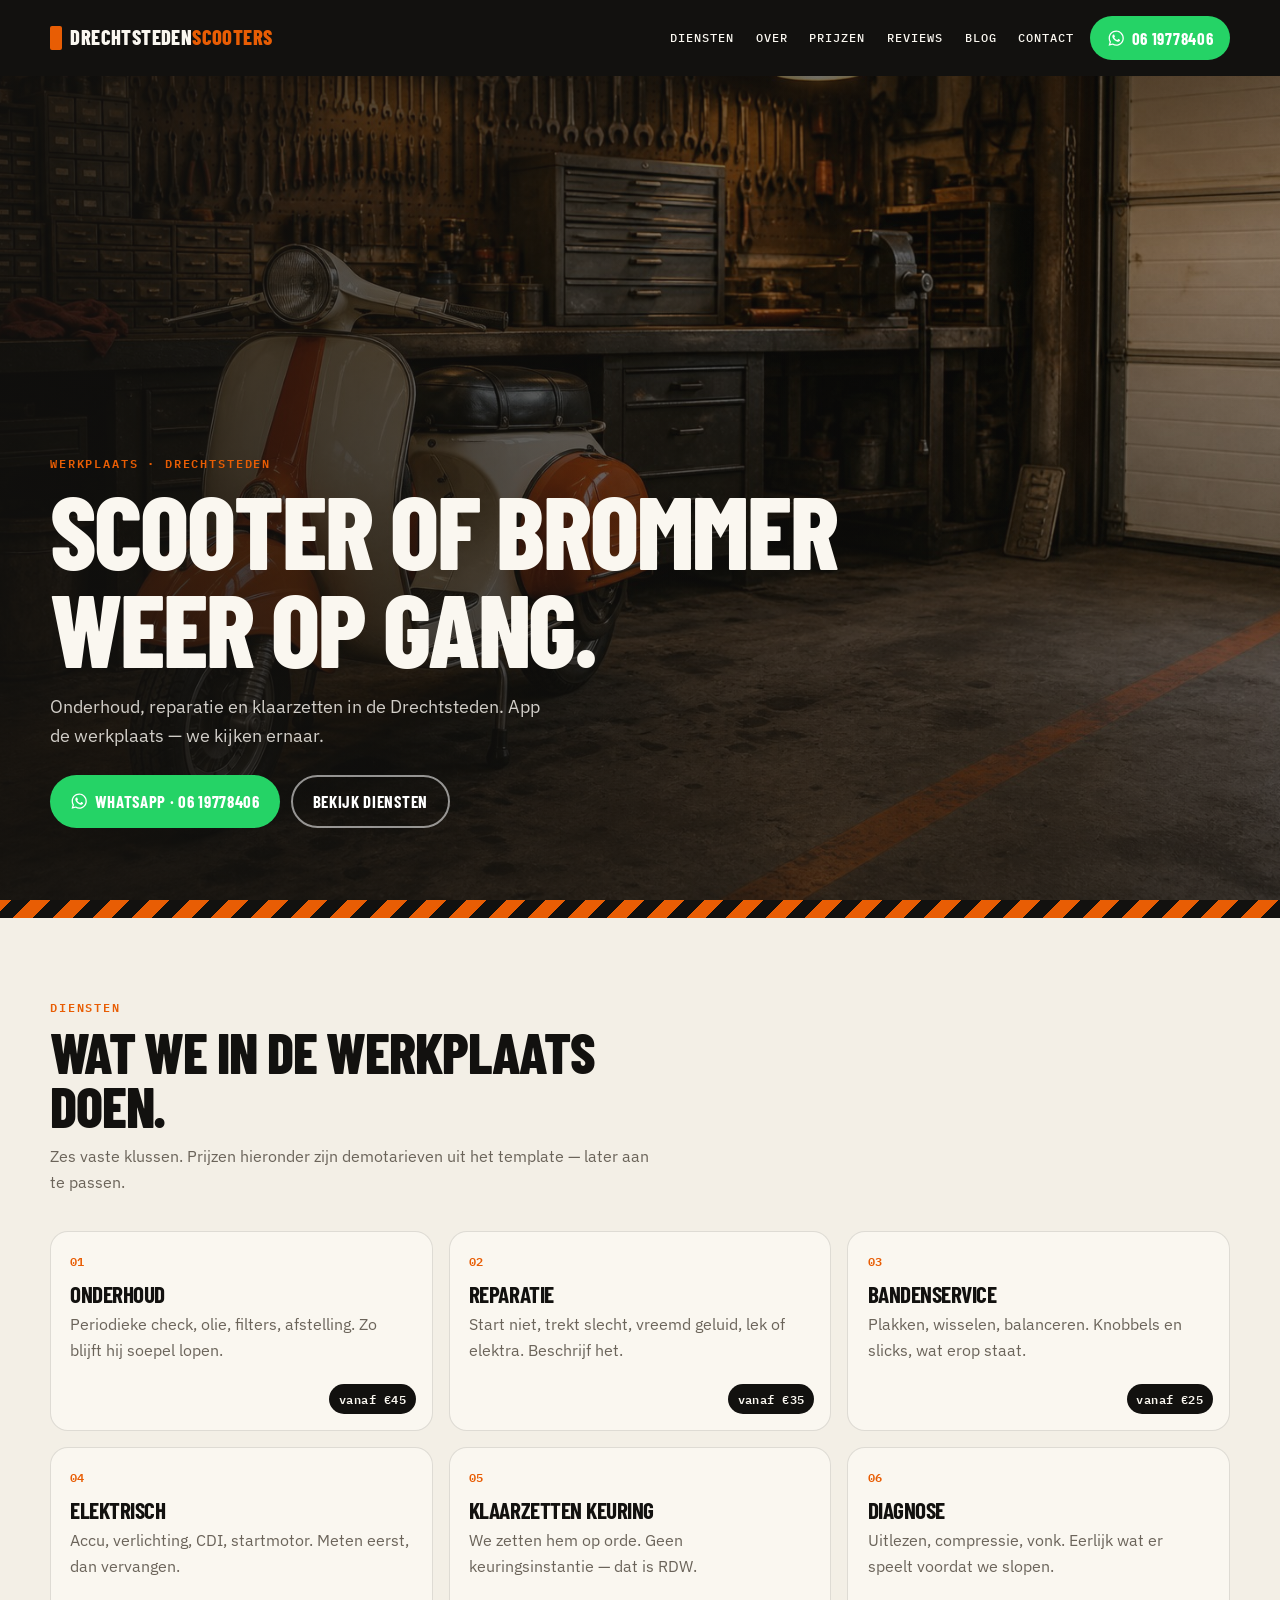
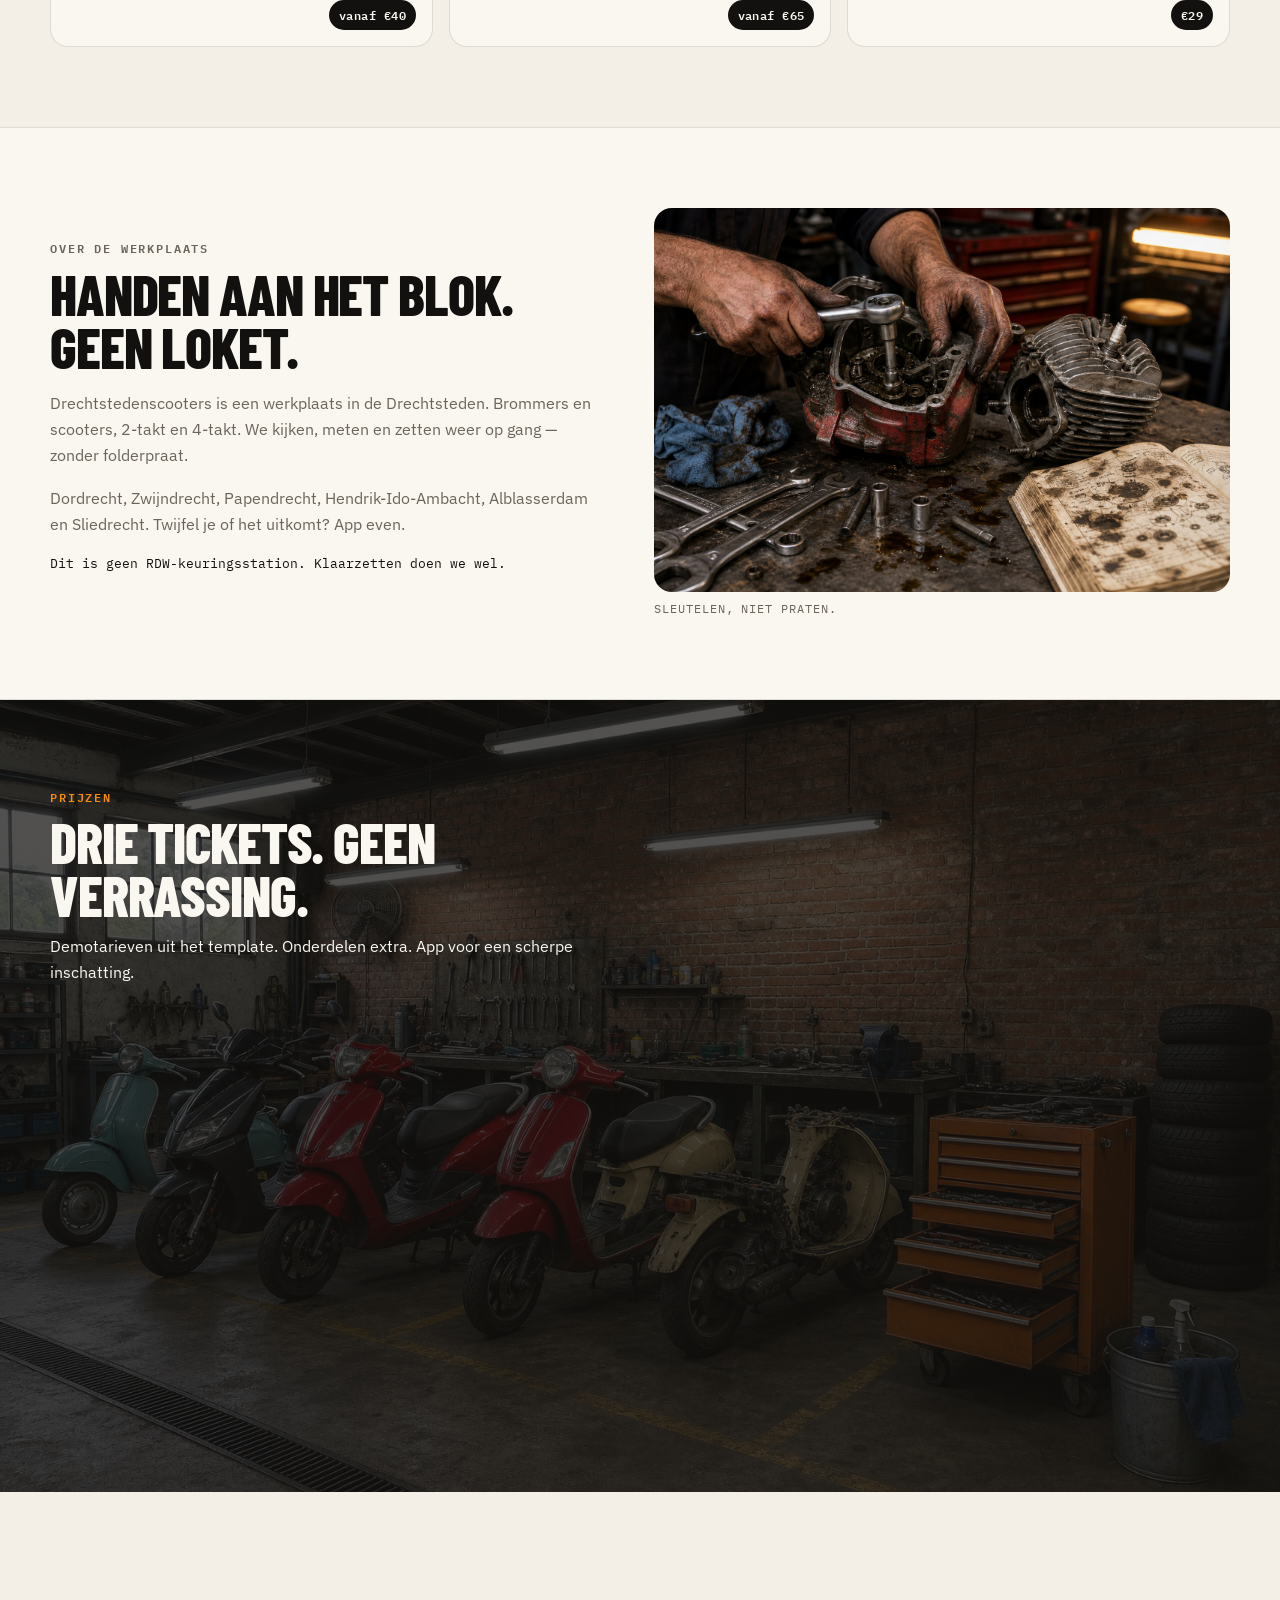
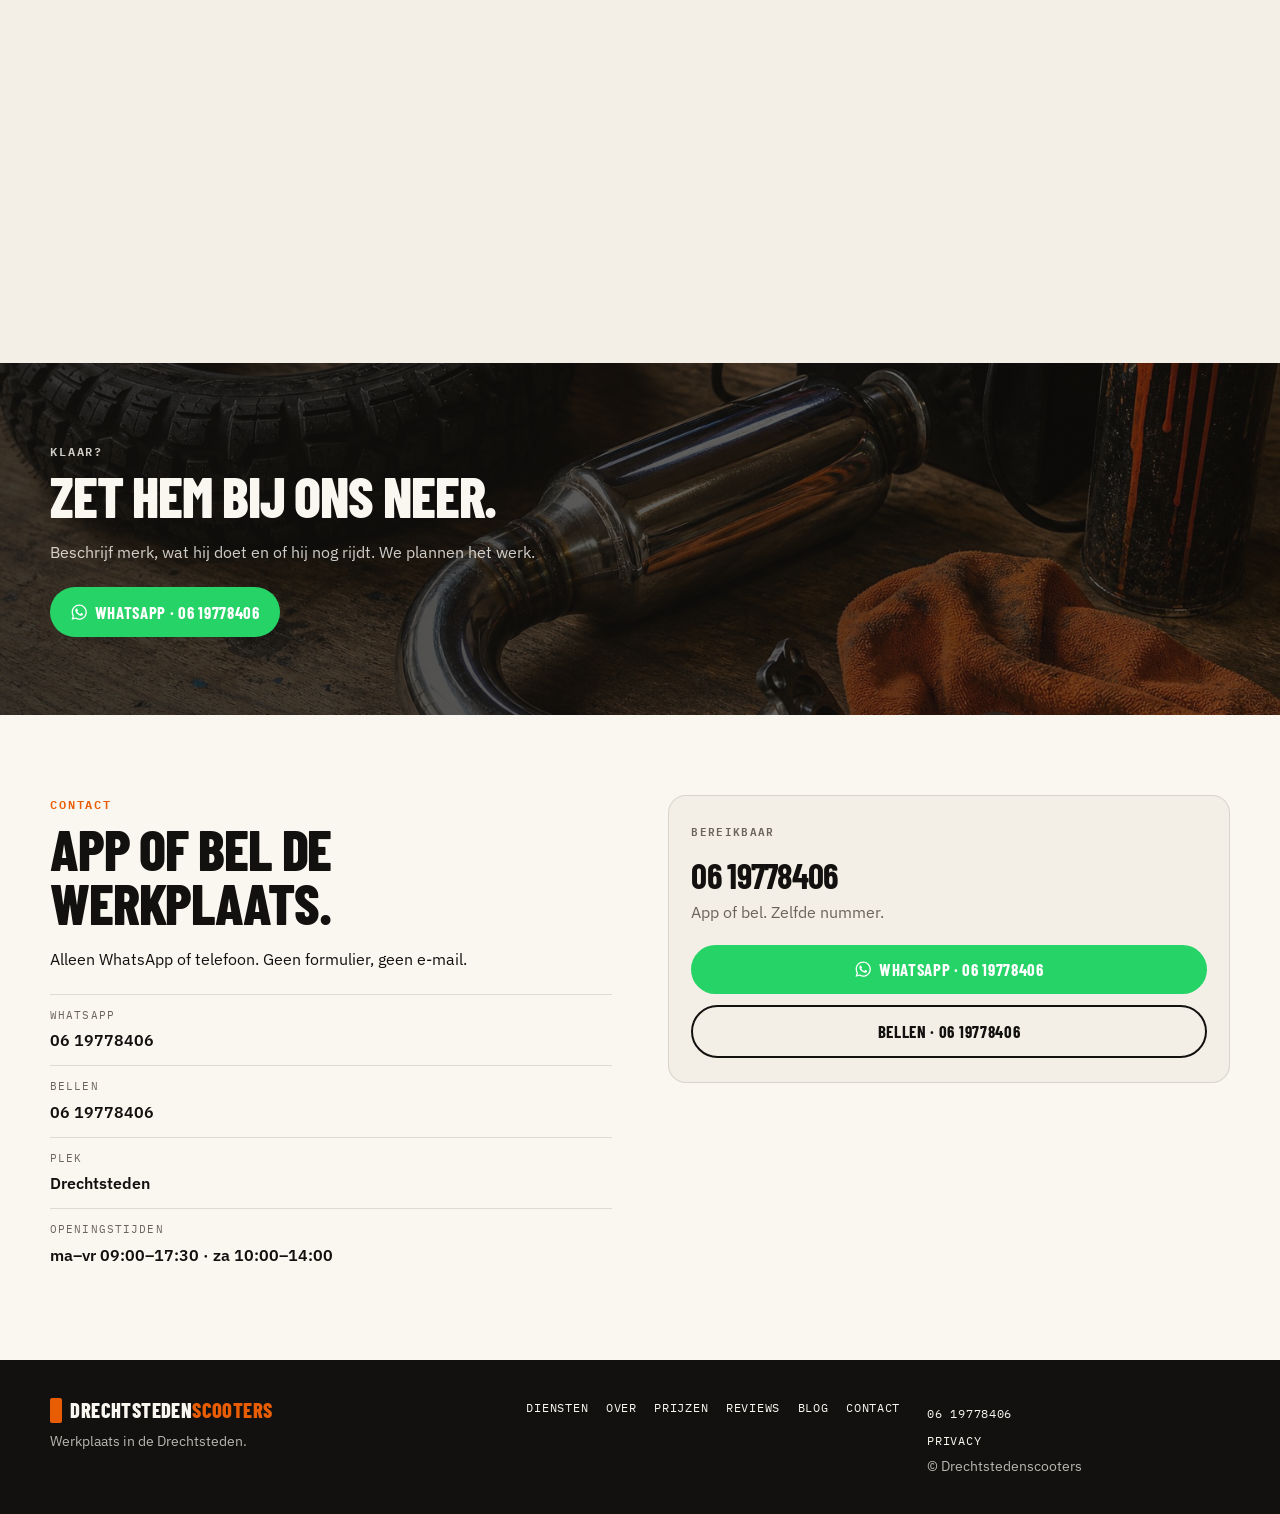
==== index.html @ e092668e "Use official green WhatsApp buttons on primary CTAs Nav, hero, bottom CTA and contact use #25D366 wi" ====
<!DOCTYPE html>
<html lang="nl">
<head>
  <meta charset="utf-8">
  <meta name="viewport" content="width=device-width, initial-scale=1">
  <title>Brommer- en scooterreparatie Drechtsteden | Drechtstedenscooters</title>
  <meta name="description" content="Onderhoud en reparatie van brommers en scooters in de Drechtsteden. App de werkplaats via WhatsApp: 06 19778406.">
  <meta name="robots" content="index, follow">
  <meta name="theme-color" content="#12110f">
  <link rel="canonical" href="https://www.drechtstedenscooters.nl/">
  <link rel="icon" href="favicon.svg" type="image/svg+xml">
  <link rel="icon" href="favicon.ico" sizes="32x32">
  <link rel="apple-touch-icon" href="apple-touch-icon.png">
  <meta property="og:title" content="Brommer- en scooterreparatie Drechtsteden | Drechtstedenscooters">
  <meta property="og:description" content="Onderhoud en reparatie van brommers en scooters in de Drechtsteden. App de werkplaats via WhatsApp.">
  <meta property="og:locale" content="nl_NL">
  <meta property="og:type" content="website">
  <meta property="og:url" content="https://www.drechtstedenscooters.nl/">
  <meta property="og:site_name" content="Drechtstedenscooters">
  <meta property="og:image" content="https://www.drechtstedenscooters.nl/assets/hero.jpg">
  <meta property="og:image:alt" content="Crème-oranje vintage scooter in de werkplaats">
  <meta name="twitter:card" content="summary_large_image">
  <meta name="twitter:image" content="https://www.drechtstedenscooters.nl/assets/hero.jpg">
  <meta name="twitter:image:alt" content="Crème-oranje vintage scooter in de werkplaats">
  <link rel="preconnect" href="https://fonts.googleapis.com">
  <link rel="preconnect" href="https://fonts.gstatic.com" crossorigin>
  <link href="https://fonts.googleapis.com/css2?family=Barlow+Condensed:wght@600;700;800&family=IBM+Plex+Mono:wght@500;600&family=IBM+Plex+Sans:wght@400;500;600;700&display=swap" rel="stylesheet">
  <link rel="stylesheet" href="styles.css">
  <script type="application/ld+json">
  {
    "@context": "https://schema.org",
    "@graph": [
      {
        "@type": ["LocalBusiness", "AutoRepair"],
        "@id": "https://www.drechtstedenscooters.nl/#werkplaats",
        "name": "Drechtstedenscooters",
        "url": "https://www.drechtstedenscooters.nl/",
        "telephone": "+31619778406",
        "image": "https://www.drechtstedenscooters.nl/assets/hero.jpg",
        "description": "Onderhoud en reparatie van brommers en scooters in de Drechtsteden.",
        "areaServed": [
          {"@type": "AdministrativeArea", "name": "Drechtsteden"},
          {"@type": "City", "name": "Dordrecht"},
          {"@type": "City", "name": "Zwijndrecht"},
          {"@type": "City", "name": "Papendrecht"},
          {"@type": "City", "name": "Hendrik-Ido-Ambacht"},
          {"@type": "City", "name": "Alblasserdam"},
          {"@type": "City", "name": "Sliedrecht"}
        ],
        "contactPoint": {
          "@type": "ContactPoint",
          "telephone": "+31619778406",
          "contactType": "customer service",
          "availableLanguage": "nl"
        }
      }
    ]
  }
  </script>
</head>
<body class="page-home">
  <a class="skip-link" href="#inhoud">Naar inhoud</a>

  <header class="site-header">
    <div class="wrap header-inner">
      <a class="logo" href="#top">
        <span class="logo-mark" aria-hidden="true"></span>
        <span class="logo-text">Drechtsteden<span>scooters</span></span>
      </a>
      <nav id="hoofdmenu" class="nav" aria-label="Hoofdnavigatie">
        <a href="#diensten">Diensten</a>
        <a href="#over">Over</a>
        <a href="#prijzen">Prijzen</a>
        <a href="#reviews">Reviews</a>
        <a href="blog/">Blog</a>
        <a href="#contact">Contact</a>
      </nav>
      <a class="btn btn-wa header-cta" href="https://wa.me/31619778406?text=Hoi%2C%20ik%20heb%20een%20vraag%20over%20mijn%20scooter" rel="noopener noreferrer" aria-label="WhatsApp 06 19778406">
        <svg class="wa-icon" viewBox="0 0 24 24" aria-hidden="true" focusable="false"><path fill="currentColor" d="M19.05 4.91A9.82 9.82 0 0 0 12.04 2C6.58 2 2.13 6.45 2.13 11.91c0 1.75.46 3.45 1.32 4.95L2 22l5.25-1.38a9.87 9.87 0 0 0 4.79 1.22h.01c5.46 0 9.91-4.45 9.91-9.91 0-2.65-1.03-5.14-2.91-7.02m-7.01 15.24h-.01a8.2 8.2 0 0 1-4.18-1.15l-.3-.18-3.12.82.83-3.04-.2-.31a8.18 8.18 0 0 1-1.26-4.38c0-4.54 3.7-8.24 8.25-8.24 2.2 0 4.27.86 5.82 2.42a8.18 8.18 0 0 1 2.41 5.83c.01 4.54-3.7 8.23-8.24 8.23m4.52-6.16c-.25-.12-1.47-.72-1.7-.81-.23-.08-.39-.12-.56.12-.17.25-.64.81-.79.97-.15.17-.29.19-.54.06-.25-.12-1.05-.39-2-1.23-.74-.66-1.24-1.47-1.38-1.72-.15-.25-.02-.38.11-.51.11-.11.25-.29.37-.43.12-.15.17-.25.25-.41.08-.17.04-.31-.02-.43-.06-.12-.56-1.34-.76-1.84-.2-.48-.4-.42-.56-.42h-.48c-.17 0-.43.06-.66.31-.23.25-.87.85-.87 2.07s.89 2.4 1.01 2.56c.12.17 1.75 2.67 4.23 3.74.59.26 1.05.41 1.41.52.59.19 1.13.16 1.56.1.48-.07 1.47-.6 1.67-1.18.21-.58.21-1.07.15-1.18-.06-.1-.23-.17-.48-.29"/></svg>
        06 19778406
      </a>
      <button class="nav-toggle" type="button" aria-expanded="false" aria-controls="hoofdmenu" aria-label="Menu">
        <span></span>
      </button>
    </div>
  </header>

  <main id="inhoud">
    <section id="top" class="hero">
      <div class="hero-bg" style="background-image:url('assets/hero.jpg')" role="img" aria-label="Crème-oranje vintage scooter in de werkplaats"></div>
      <div class="hero-scrim"></div>
      <div class="wrap hero-copy">
        <p class="eyebrow reveal">Werkplaats · Drechtsteden</p>
        <h1 class="reveal">Scooter of brommer<br>weer op gang.</h1>
        <p class="lede reveal">Onderhoud, reparatie en klaarzetten in de Drechtsteden. App de werkplaats — we kijken ernaar.</p>
        <p class="hero-actions reveal">
          <a class="btn btn-wa" href="https://wa.me/31619778406?text=Hoi%2C%20ik%20heb%20een%20vraag%20over%20mijn%20scooter" rel="noopener noreferrer">
            <svg class="wa-icon" viewBox="0 0 24 24" aria-hidden="true" focusable="false"><path fill="currentColor" d="M19.05 4.91A9.82 9.82 0 0 0 12.04 2C6.58 2 2.13 6.45 2.13 11.91c0 1.75.46 3.45 1.32 4.95L2 22l5.25-1.38a9.87 9.87 0 0 0 4.79 1.22h.01c5.46 0 9.91-4.45 9.91-9.91 0-2.65-1.03-5.14-2.91-7.02m-7.01 15.24h-.01a8.2 8.2 0 0 1-4.18-1.15l-.3-.18-3.12.82.83-3.04-.2-.31a8.18 8.18 0 0 1-1.26-4.38c0-4.54 3.7-8.24 8.25-8.24 2.2 0 4.27.86 5.82 2.42a8.18 8.18 0 0 1 2.41 5.83c.01 4.54-3.7 8.23-8.24 8.23m4.52-6.16c-.25-.12-1.47-.72-1.7-.81-.23-.08-.39-.12-.56.12-.17.25-.64.81-.79.97-.15.17-.29.19-.54.06-.25-.12-1.05-.39-2-1.23-.74-.66-1.24-1.47-1.38-1.72-.15-.25-.02-.38.11-.51.11-.11.25-.29.37-.43.12-.15.17-.25.25-.41.08-.17.04-.31-.02-.43-.06-.12-.56-1.34-.76-1.84-.2-.48-.4-.42-.56-.42h-.48c-.17 0-.43.06-.66.31-.23.25-.87.85-.87 2.07s.89 2.4 1.01 2.56c.12.17 1.75 2.67 4.23 3.74.59.26 1.05.41 1.41.52.59.19 1.13.16 1.56.1.48-.07 1.47-.6 1.67-1.18.21-.58.21-1.07.15-1.18-.06-.1-.23-.17-.48-.29"/></svg>
            WhatsApp · 06 19778406
          </a>
          <a class="btn btn-ghost" href="#diensten">Bekijk diensten</a>
        </p>
      </div>
    </section>
    <div class="hazard" aria-hidden="true"></div>

    <section id="diensten" class="section">
      <div class="wrap">
        <div class="section-head reveal">
          <p class="eyebrow">Diensten</p>
          <h2>Wat we in de werkplaats doen.</h2>
          <p class="section-intro">Zes vaste klussen. Prijzen hieronder zijn demotarieven uit het template — later aan te passen.</p>
        </div>
        <ol class="services">
          <li class="service reveal">
            <span class="service-num">01</span>
            <h3>Onderhoud</h3>
            <p>Periodieke check, olie, filters, afstelling. Zo blijft hij soepel lopen.</p>
            <span class="price-tag">vanaf €45</span>
          </li>
          <li class="service reveal">
            <span class="service-num">02</span>
            <h3>Reparatie</h3>
            <p>Start niet, trekt slecht, vreemd geluid, lek of elektra. Beschrijf het.</p>
            <span class="price-tag">vanaf €35</span>
          </li>
          <li class="service reveal">
            <span class="service-num">03</span>
            <h3>Bandenservice</h3>
            <p>Plakken, wisselen, balanceren. Knobbels en slicks, wat erop staat.</p>
            <span class="price-tag">vanaf €25</span>
          </li>
          <li class="service reveal">
            <span class="service-num">04</span>
            <h3>Elektrisch</h3>
            <p>Accu, verlichting, CDI, startmotor. Meten eerst, dan vervangen.</p>
            <span class="price-tag">vanaf €40</span>
          </li>
          <li class="service reveal">
            <span class="service-num">05</span>
            <h3>Klaarzetten keuring</h3>
            <p>We zetten hem op orde. Geen keuringsinstantie — dat is RDW.</p>
            <span class="price-tag">vanaf €65</span>
          </li>
          <li class="service reveal">
            <span class="service-num">06</span>
            <h3>Diagnose</h3>
            <p>Uitlezen, compressie, vonk. Eerlijk wat er speelt voordat we slopen.</p>
            <span class="price-tag">€29</span>
          </li>
        </ol>
      </div>
    </section>

    <section id="over" class="section section-about">
      <div class="wrap about-grid">
        <div class="about-copy reveal">
          <p class="eyebrow">Over de werkplaats</p>
          <h2>Handen aan het blok. Geen loket.</h2>
          <p>Drechtstedenscooters is een werkplaats in de Drechtsteden. Brommers en scooters, 2-takt en 4-takt. We kijken, meten en zetten weer op gang — zonder folderpraat.</p>
          <p>Dordrecht, Zwijndrecht, Papendrecht, Hendrik-Ido-Ambacht, Alblasserdam en Sliedrecht. Twijfel je of het uitkomt? App even.</p>
          <p class="about-note">Dit is geen RDW-keuringsstation. Klaarzetten doen we wel.</p>
        </div>
        <figure class="about-figure reveal">
          <img src="assets/bench.jpg" alt="Handen met een steeksleutel aan een open scooterblok op de werkbank" width="1536" height="1024">
          <figcaption>Sleutelen, niet praten.</figcaption>
        </figure>
      </div>
    </section>

    <section id="prijzen" class="section section-prices">
      <div class="prices-bg" style="background-image:url('assets/workshop.jpg')" aria-hidden="true"></div>
      <div class="prices-scrim" aria-hidden="true"></div>
      <div class="wrap">
        <div class="section-head section-head-light reveal">
          <p class="eyebrow">Prijzen</p>
          <h2>Drie tickets. Geen verrassing.</h2>
          <p class="section-intro">Demotarieven uit het template. Onderdelen extra. App voor een scherpe inschatting.</p>
        </div>
        <div class="tickets">
          <article class="ticket reveal">
            <p class="ticket-kicker">Licht</p>
            <h3>Klein onderhoud</h3>
            <p class="ticket-price">€89</p>
            <ul>
              <li>Olie + filter</li>
              <li>Bougie check</li>
              <li>Remmen en banden</li>
              <li>Visuele ronde</li>
            </ul>
            <a class="btn btn-ghost-ink" href="https://wa.me/31619778406?text=Hoi%2C%20klein%20onderhoud" rel="noopener noreferrer">App dit</a>
          </article>
          <article class="ticket ticket-featured reveal">
            <p class="ticket-kicker">Meest gekozen</p>
            <h3>Grote beurt</h3>
            <p class="ticket-price">€149</p>
            <ul>
              <li>Alles van klein</li>
              <li>V-snaar / aandrijving</li>
              <li>Kleppen stellen</li>
              <li>Uitlezen + afstellen</li>
            </ul>
            <a class="btn btn-pill" href="https://wa.me/31619778406?text=Hoi%2C%20grote%20beurt" rel="noopener noreferrer">App dit</a>
          </article>
          <article class="ticket reveal">
            <p class="ticket-kicker">Pech</p>
            <h3>Diagnose</h3>
            <p class="ticket-price">€49</p>
            <ul>
              <li>Uitlezen</li>
              <li>Start / vonk / brandstof</li>
              <li>Eerlijk rapport</li>
              <li>Verrekenbaar bij reparatie</li>
            </ul>
            <a class="btn btn-ghost-ink" href="https://wa.me/31619778406?text=Hoi%2C%20diagnose" rel="noopener noreferrer">App dit</a>
          </article>
        </div>
      </div>
    </section>

    <section id="reviews" class="section">
      <div class="wrap">
        <div class="section-head reveal">
          <p class="eyebrow">Reviews</p>
          <h2>Wat mensen zeggen.</h2>
          <p class="section-intro">Drie demoreviews uit het template. Tekst wordt later vervangen.</p>
        </div>
        <div class="reviews">
          <blockquote class="review reveal">
            <p>Binnen twee dagen weer rijdend. Duidelijk wat het kostte, geen gedoe.</p>
            <footer>
              <strong>Mark</strong>
              <span>Dordrecht · Vespa LX</span>
            </footer>
          </blockquote>
          <blockquote class="review reveal">
            <p>Startte niet na de winter. Accu + contact, helder uitgelegd. WhatsApp was snel.</p>
            <footer>
              <strong>Sanne</strong>
              <span>Zwijndrecht · SYM Fiddle</span>
            </footer>
          </blockquote>
          <blockquote class="review reveal">
            <p>Klaargezet voor keuring, alles nagekeken. Geen loketgevoel — gewoon werkplaats.</p>
            <footer>
              <strong>Tim</strong>
              <span>Papendrecht · Piaggio Zip</span>
            </footer>
          </blockquote>
        </div>
      </div>
    </section>

    <section class="cta" aria-labelledby="cta-title">
      <div class="cta-bg" style="background-image:url('assets/parts.jpg')" aria-hidden="true"></div>
      <div class="cta-scrim" aria-hidden="true"></div>
      <div class="wrap cta-inner reveal">
        <p class="eyebrow">Klaar?</p>
        <h2 id="cta-title">Zet hem bij ons neer.</h2>
        <p>Beschrijf merk, wat hij doet en of hij nog rijdt. We plannen het werk.</p>
        <a class="btn btn-wa" href="https://wa.me/31619778406?text=Hoi%2C%20ik%20heb%20een%20vraag%20over%20mijn%20scooter" rel="noopener noreferrer">
          <svg class="wa-icon" viewBox="0 0 24 24" aria-hidden="true" focusable="false"><path fill="currentColor" d="M19.05 4.91A9.82 9.82 0 0 0 12.04 2C6.58 2 2.13 6.45 2.13 11.91c0 1.75.46 3.45 1.32 4.95L2 22l5.25-1.38a9.87 9.87 0 0 0 4.79 1.22h.01c5.46 0 9.91-4.45 9.91-9.91 0-2.65-1.03-5.14-2.91-7.02m-7.01 15.24h-.01a8.2 8.2 0 0 1-4.18-1.15l-.3-.18-3.12.82.83-3.04-.2-.31a8.18 8.18 0 0 1-1.26-4.38c0-4.54 3.7-8.24 8.25-8.24 2.2 0 4.27.86 5.82 2.42a8.18 8.18 0 0 1 2.41 5.83c.01 4.54-3.7 8.23-8.24 8.23m4.52-6.16c-.25-.12-1.47-.72-1.7-.81-.23-.08-.39-.12-.56.12-.17.25-.64.81-.79.97-.15.17-.29.19-.54.06-.25-.12-1.05-.39-2-1.23-.74-.66-1.24-1.47-1.38-1.72-.15-.25-.02-.38.11-.51.11-.11.25-.29.37-.43.12-.15.17-.25.25-.41.08-.17.04-.31-.02-.43-.06-.12-.56-1.34-.76-1.84-.2-.48-.4-.42-.56-.42h-.48c-.17 0-.43.06-.66.31-.23.25-.87.85-.87 2.07s.89 2.4 1.01 2.56c.12.17 1.75 2.67 4.23 3.74.59.26 1.05.41 1.41.52.59.19 1.13.16 1.56.1.48-.07 1.47-.6 1.67-1.18.21-.58.21-1.07.15-1.18-.06-.1-.23-.17-.48-.29"/></svg>
          WhatsApp · 06 19778406
        </a>
      </div>
    </section>

    <section id="contact" class="section section-contact">
      <div class="wrap contact-grid">
        <div class="contact-copy reveal">
          <p class="eyebrow">Contact</p>
          <h2>App of bel de werkplaats.</h2>
          <p>Alleen WhatsApp of telefoon. Geen formulier, geen e-mail.</p>
          <ul class="contact-facts">
            <li>
              <span>WhatsApp</span>
              <a href="https://wa.me/31619778406?text=Hoi%2C%20ik%20heb%20een%20vraag%20over%20mijn%20scooter" rel="noopener noreferrer">06 19778406</a>
            </li>
            <li>
              <span>Bellen</span>
              <a href="tel:+31619778406">06 19778406</a>
            </li>
            <li>
              <span>Plek</span>
              <strong>Drechtsteden</strong>
            </li>
            <li>
              <span>Openingstijden</span>
              <strong>ma–vr 09:00–17:30 · za 10:00–14:00</strong>
            </li>
          </ul>
        </div>
        <div class="contact-card reveal">
          <p class="ticket-kicker">Bereikbaar</p>
          <h3>06 19778406</h3>
          <p>App of bel. Zelfde nummer.</p>
          <div class="contact-actions">
            <a class="btn btn-wa" href="https://wa.me/31619778406?text=Hoi%2C%20ik%20heb%20een%20vraag%20over%20mijn%20scooter" rel="noopener noreferrer">
              <svg class="wa-icon" viewBox="0 0 24 24" aria-hidden="true" focusable="false"><path fill="currentColor" d="M19.05 4.91A9.82 9.82 0 0 0 12.04 2C6.58 2 2.13 6.45 2.13 11.91c0 1.75.46 3.45 1.32 4.95L2 22l5.25-1.38a9.87 9.87 0 0 0 4.79 1.22h.01c5.46 0 9.91-4.45 9.91-9.91 0-2.65-1.03-5.14-2.91-7.02m-7.01 15.24h-.01a8.2 8.2 0 0 1-4.18-1.15l-.3-.18-3.12.82.83-3.04-.2-.31a8.18 8.18 0 0 1-1.26-4.38c0-4.54 3.7-8.24 8.25-8.24 2.2 0 4.27.86 5.82 2.42a8.18 8.18 0 0 1 2.41 5.83c.01 4.54-3.7 8.23-8.24 8.23m4.52-6.16c-.25-.12-1.47-.72-1.7-.81-.23-.08-.39-.12-.56.12-.17.25-.64.81-.79.97-.15.17-.29.19-.54.06-.25-.12-1.05-.39-2-1.23-.74-.66-1.24-1.47-1.38-1.72-.15-.25-.02-.38.11-.51.11-.11.25-.29.37-.43.12-.15.17-.25.25-.41.08-.17.04-.31-.02-.43-.06-.12-.56-1.34-.76-1.84-.2-.48-.4-.42-.56-.42h-.48c-.17 0-.43.06-.66.31-.23.25-.87.85-.87 2.07s.89 2.4 1.01 2.56c.12.17 1.75 2.67 4.23 3.74.59.26 1.05.41 1.41.52.59.19 1.13.16 1.56.1.48-.07 1.47-.6 1.67-1.18.21-.58.21-1.07.15-1.18-.06-.1-.23-.17-.48-.29"/></svg>
              WhatsApp · 06 19778406
            </a>
            <a class="btn btn-ghost-ink" href="tel:+31619778406">Bellen · 06 19778406</a>
          </div>
        </div>
      </div>
    </section>
  </main>

  <footer class="site-footer">
    <div class="wrap footer-grid">
      <div>
        <p class="logo footer-logo">
          <span class="logo-mark" aria-hidden="true"></span>
          <span class="logo-text">Drechtsteden<span>scooters</span></span>
        </p>
        <p class="footer-tag">Werkplaats in de Drechtsteden.</p>
      </div>
      <nav aria-label="Footer">
        <a href="#diensten">Diensten</a>
        <a href="#over">Over</a>
        <a href="#prijzen">Prijzen</a>
        <a href="#reviews">Reviews</a>
        <a href="blog/">Blog</a>
        <a href="#contact">Contact</a>
      </nav>
      <div class="footer-meta">
        <p><a href="https://wa.me/31619778406" rel="noopener noreferrer">06 19778406</a></p>
        <p><a href="privacy.html">Privacy</a></p>
        <p>© Drechtstedenscooters</p>
      </div>
    </div>
  </footer>

  <script src="nav.js"></script>
</body>
</html>
---- styles.css ----
/* Drechtstedenscooters — workshop homepage */

:root {
  --ink: #12110f;
  --paper: #f3efe6;
  --cream: #faf7f0;
  --accent: #e85d04;
  --accent-2: #f48c06;
  --muted: #6b645a;
  --wa: #25d366;
  --wa-hover: #1ebe57;
  --radius: 18px;
  --nav-h: 76px;
  --max: 1180px;
  --line: rgba(18, 17, 15, 0.12);
  --shadow: 0 18px 40px rgba(18, 17, 15, 0.12);
  --font-display: "Barlow Condensed", "Arial Narrow", sans-serif;
  --font-sans: "IBM Plex Sans", "Segoe UI", sans-serif;
  --font-mono: "IBM Plex Mono", ui-monospace, monospace;
}

*,
*::before,
*::after {
  box-sizing: border-box;
}

html {
  scroll-behavior: smooth;
  background: var(--paper);
}

body {
  margin: 0;
  font-family: var(--font-sans);
  background: var(--paper);
  color: var(--ink);
  line-height: 1.6;
  font-size: 1.02rem;
  font-weight: 400;
}

img {
  max-width: 100%;
  height: auto;
  display: block;
}

a {
  color: var(--accent);
}

a:hover {
  color: var(--accent-2);
}

:focus-visible {
  outline: 3px solid var(--accent);
  outline-offset: 3px;
}

.skip-link {
  position: absolute;
  left: 0.75rem;
  top: -4rem;
  background: var(--accent);
  color: #fff;
  padding: 0.5rem 0.8rem;
  z-index: 80;
  font-weight: 700;
  text-decoration: none;
  border-radius: 999px;
}

.skip-link:focus {
  top: 0.85rem;
}

.wrap {
  width: min(100% - 2.4rem, var(--max));
  margin-inline: auto;
}

.eyebrow {
  margin: 0 0 0.55rem;
  font-family: var(--font-mono);
  font-size: 0.72rem;
  font-weight: 600;
  letter-spacing: 0.16em;
  text-transform: uppercase;
  color: var(--accent);
}

h1,
h2,
h3,
.logo-text {
  font-family: var(--font-display);
  letter-spacing: -0.02em;
  line-height: 0.95;
}

h1 {
  margin: 0;
  font-size: clamp(3rem, 8vw, 6.4rem);
  font-weight: 800;
  text-transform: uppercase;
}

h2 {
  margin: 0;
  font-size: clamp(2.1rem, 4.4vw, 3.6rem);
  font-weight: 800;
  text-transform: uppercase;
}

h3 {
  margin: 0 0 0.4rem;
  font-size: 1.45rem;
  font-weight: 700;
  text-transform: uppercase;
}

.lede,
.section-intro {
  color: var(--muted);
  max-width: 38rem;
}

.section-intro {
  margin: 0.7rem 0 0;
}

.btn {
  display: inline-flex;
  align-items: center;
  justify-content: center;
  gap: 0.4rem;
  text-decoration: none;
  border: 0;
  cursor: pointer;
  font-family: var(--font-display);
  font-weight: 700;
  font-size: 1.05rem;
  letter-spacing: 0.04em;
  text-transform: uppercase;
  min-height: 2.9rem;
  padding: 0.7rem 1.25rem;
}

.btn-pill {
  background: var(--accent);
  color: #fff;
  border-radius: 999px;
}

.btn-pill:hover {
  background: var(--accent-2);
  color: #fff;
}

.btn-ghost {
  background: transparent;
  color: #fff;
  border: 2px solid rgba(255, 255, 255, 0.55);
  border-radius: 999px;
}

.btn-ghost:hover {
  border-color: #fff;
  color: #fff;
}

.btn-ghost-ink {
  background: transparent;
  color: var(--ink);
  border: 2px solid var(--ink);
  border-radius: 999px;
}

.btn-ghost-ink:hover {
  background: var(--ink);
  color: var(--cream);
}

.btn-wa {
  background: var(--wa);
  color: #fff;
  border-radius: 999px;
}

.btn-wa:hover {
  background: var(--wa-hover);
  color: #fff;
}

.wa-icon {
  width: 1.15rem;
  height: 1.15rem;
  flex-shrink: 0;
}

/* Header */

.site-header {
  position: fixed;
  inset: 0 0 auto;
  z-index: 50;
  height: var(--nav-h);
  background: var(--ink);
  color: var(--cream);
}

.header-inner {
  display: flex;
  align-items: center;
  gap: 1rem;
  height: var(--nav-h);
}

.logo {
  display: inline-flex;
  align-items: center;
  gap: 0.55rem;
  text-decoration: none;
  color: inherit;
  margin-right: auto;
}

.logo:hover {
  color: inherit;
}

.logo-mark {
  width: 0.72rem;
  height: 1.55rem;
  background: var(--accent);
  border-radius: 2px;
  flex-shrink: 0;
}

.logo-text {
  font-size: 1.28rem;
  font-weight: 800;
  text-transform: uppercase;
  letter-spacing: 0.02em;
}

.logo-text span {
  color: var(--accent);
}

.nav {
  display: none;
}

.nav a {
  color: var(--cream);
  text-decoration: none;
  font-family: var(--font-mono);
  font-size: 0.78rem;
  font-weight: 500;
  letter-spacing: 0.08em;
  text-transform: uppercase;
}

.nav a:hover,
.nav a[aria-current="page"] {
  color: var(--accent-2);
}

.header-cta {
  display: inline-flex;
  padding: 0.45rem 0.75rem;
  min-height: 2.35rem;
  font-size: 0.92rem;
}

.nav-toggle {
  width: 2.6rem;
  height: 2.6rem;
  border: 1px solid rgba(250, 247, 240, 0.2);
  background: transparent;
  border-radius: 8px;
  padding: 0;
  cursor: pointer;
  position: relative;
}

.nav-toggle span,
.nav-toggle span::before,
.nav-toggle span::after {
  display: block;
  width: 1.15rem;
  height: 2px;
  background: var(--cream);
  position: absolute;
  left: 50%;
  transform: translateX(-50%);
}

.nav-toggle span {
  top: 50%;
  margin-top: -1px;
}

.nav-toggle span::before,
.nav-toggle span::after {
  content: "";
}

.nav-toggle span::before {
  top: -6px;
}

.nav-toggle span::after {
  top: 6px;
}

.nav.is-open {
  display: flex;
  position: absolute;
  left: 0;
  right: 0;
  top: var(--nav-h);
  flex-direction: column;
  gap: 0;
  background: var(--ink);
  padding: 0.4rem 1.2rem 1.2rem;
  border-top: 1px solid rgba(250, 247, 240, 0.08);
}

.nav.is-open a {
  padding: 0.75rem 0;
  border-bottom: 1px solid rgba(250, 247, 240, 0.08);
}

@media (max-width: 520px) {
  .logo-text {
    font-size: 1.02rem;
  }

  .header-cta {
    padding: 0.4rem 0.55rem;
    font-size: 0.8rem;
  }
}

@media (min-width: 960px) {
  .nav-toggle {
    display: none;
  }

  .nav {
    display: flex;
    align-items: center;
    gap: 1.35rem;
    position: static;
    padding: 0;
    background: none;
    border: 0;
  }

  .header-cta {
    padding: 0.55rem 1.05rem;
    min-height: 2.45rem;
    font-size: 1.05rem;
  }
}

/* Hero */

.hero {
  position: relative;
  min-height: 100vh;
  min-height: 100dvh;
  display: flex;
  align-items: flex-end;
  padding: calc(var(--nav-h) + 2.5rem) 0 4.5rem;
  color: var(--cream);
  overflow: hidden;
}

.hero-bg,
.hero-scrim,
.prices-bg,
.prices-scrim,
.cta-bg,
.cta-scrim {
  position: absolute;
  inset: 0;
}

.hero-bg,
.prices-bg,
.cta-bg {
  background-size: cover;
  background-position: center;
}

.hero-scrim {
  background:
    linear-gradient(90deg, rgba(18, 17, 15, 0.82) 0%, rgba(18, 17, 15, 0.55) 48%, rgba(18, 17, 15, 0.28) 100%),
    linear-gradient(180deg, rgba(18, 17, 15, 0.35) 0%, transparent 28%, rgba(18, 17, 15, 0.55) 100%);
}

.hero-copy {
  position: relative;
  z-index: 1;
}

.hero .lede {
  color: rgba(250, 247, 240, 0.82);
  font-size: 1.12rem;
  margin: 1.1rem 0 0;
  max-width: 32rem;
}

.hero-actions {
  display: flex;
  flex-wrap: wrap;
  gap: 0.7rem;
  margin: 1.5rem 0 0;
}

.hazard {
  height: 18px;
  background: repeating-linear-gradient(
    -45deg,
    var(--ink) 0 14px,
    var(--accent) 14px 28px
  );
}

/* Sections */

.section {
  padding: 5rem 0;
}

.section-head {
  margin-bottom: 2.2rem;
  max-width: 40rem;
}

.section-head-light,
.section-head-light .section-intro,
.section-head-light h2 {
  color: var(--cream);
}

.section-head-light .eyebrow {
  color: var(--accent-2);
}

/* Services */

.services {
  list-style: none;
  margin: 0;
  padding: 0;
  display: grid;
  gap: 1rem;
}

.service {
  background: var(--cream);
  border: 1px solid var(--line);
  border-radius: var(--radius);
  padding: 1.25rem 1.2rem 1.3rem;
  position: relative;
  min-height: 12.5rem;
}

.service-num {
  display: block;
  font-family: var(--font-mono);
  font-size: 0.78rem;
  font-weight: 600;
  color: var(--accent);
  margin-bottom: 0.7rem;
}

.service p {
  margin: 0 0 1.4rem;
  color: var(--muted);
}

.price-tag {
  position: absolute;
  right: 1rem;
  bottom: 1rem;
  background: var(--ink);
  color: var(--cream);
  font-family: var(--font-mono);
  font-size: 0.72rem;
  font-weight: 600;
  letter-spacing: 0.04em;
  padding: 0.35rem 0.6rem;
  border-radius: 999px;
}

@media (min-width: 720px) {
  .services {
    grid-template-columns: repeat(2, 1fr);
  }
}

@media (min-width: 1020px) {
  .services {
    grid-template-columns: repeat(3, 1fr);
  }
}

/* About */

.section-about {
  background: var(--cream);
  border-block: 1px solid var(--line);
}

.about-grid {
  display: grid;
  gap: 2rem;
}

.about-copy p {
  color: var(--muted);
  max-width: 36rem;
}

.about-note {
  font-family: var(--font-mono);
  font-size: 0.82rem;
  color: var(--ink) !important;
}

.about-figure {
  margin: 0;
}

.about-figure img {
  width: 100%;
  height: 100%;
  object-fit: cover;
  border-radius: var(--radius);
  min-height: 18rem;
}

.about-figure figcaption {
  margin-top: 0.55rem;
  font-family: var(--font-mono);
  font-size: 0.72rem;
  letter-spacing: 0.08em;
  text-transform: uppercase;
  color: var(--muted);
}

@media (min-width: 900px) {
  .about-grid {
    grid-template-columns: 1fr 1.05fr;
    align-items: center;
    gap: 3.5rem;
  }
}

/* Prices */

.section-prices {
  position: relative;
  color: var(--cream);
  padding: 5.5rem 0 6rem;
  overflow: hidden;
}

.prices-bg {
  background-position: 50% 40%;
}

.prices-scrim {
  background: linear-gradient(180deg, rgba(18, 17, 15, 0.72), rgba(18, 17, 15, 0.78));
}

.section-prices .wrap {
  position: relative;
  z-index: 1;
}

.tickets {
  display: grid;
  gap: 1rem;
}

.ticket {
  background: var(--cream);
  color: var(--ink);
  border-radius: var(--radius);
  padding: 1.5rem 1.35rem 1.4rem;
  box-shadow: var(--shadow);
}

.ticket-kicker {
  margin: 0 0 0.35rem;
  font-family: var(--font-mono);
  font-size: 0.7rem;
  font-weight: 600;
  letter-spacing: 0.12em;
  text-transform: uppercase;
  color: var(--muted);
}

.ticket-price {
  margin: 0.35rem 0 0.9rem;
  font-family: var(--font-display);
  font-size: 3.2rem;
  font-weight: 800;
  line-height: 0.9;
}

.ticket ul {
  margin: 0 0 1.2rem;
  padding: 0;
  list-style: none;
  color: var(--muted);
}

.ticket li {
  padding: 0.28rem 0;
  border-top: 1px dashed var(--line);
}

.ticket-featured {
  background: var(--ink);
  color: var(--cream);
  outline: 3px solid var(--accent);
  outline-offset: 0;
  transform: none;
}

.ticket-featured .ticket-kicker,
.ticket-featured ul {
  color: rgba(250, 247, 240, 0.72);
}

.ticket-featured li {
  border-color: rgba(250, 247, 240, 0.12);
}

@media (min-width: 900px) {
  .tickets {
    grid-template-columns: repeat(3, 1fr);
    align-items: stretch;
    gap: 1.2rem;
  }

  .ticket-featured {
    transform: translateY(-18px) scale(1.04);
    z-index: 1;
  }
}

/* Reviews */

.reviews {
  display: grid;
  gap: 1rem;
}

.review {
  margin: 0;
  background: var(--cream);
  border-radius: var(--radius);
  padding: 1.4rem 1.3rem 1.25rem;
  border: 1px solid var(--line);
}

.review p {
  margin: 0 0 1.1rem;
  font-size: 1.08rem;
}

.review footer {
  display: flex;
  flex-direction: column;
  gap: 0.15rem;
  font-family: var(--font-mono);
  font-size: 0.75rem;
  letter-spacing: 0.04em;
  text-transform: uppercase;
  color: var(--muted);
}

.review strong {
  color: var(--ink);
  font-weight: 600;
}

@media (min-width: 900px) {
  .reviews {
    grid-template-columns: repeat(3, 1fr);
  }
}

/* CTA */

.cta {
  position: relative;
  min-height: 22rem;
  display: flex;
  align-items: center;
  color: var(--cream);
  overflow: hidden;
}

.cta-scrim {
  background: linear-gradient(90deg, rgba(18, 17, 15, 0.82), rgba(18, 17, 15, 0.55));
}

.cta-inner {
  position: relative;
  z-index: 1;
  padding: 4.5rem 0;
}

.cta-inner p {
  max-width: 32rem;
  color: rgba(250, 247, 240, 0.82);
}

.cta-inner .btn {
  margin-top: 0.4rem;
}

/* Contact */

.section-contact {
  background: var(--cream);
}

.contact-grid {
  display: grid;
  gap: 2.2rem;
}

.contact-facts {
  list-style: none;
  margin: 1.4rem 0 0;
  padding: 0;
}

.contact-facts li {
  display: grid;
  gap: 0.15rem;
  padding: 0.75rem 0;
  border-top: 1px solid var(--line);
}

.contact-facts span {
  font-family: var(--font-mono);
  font-size: 0.7rem;
  letter-spacing: 0.1em;
  text-transform: uppercase;
  color: var(--muted);
}

.contact-facts a,
.contact-facts strong {
  color: var(--ink);
  text-decoration: none;
  font-weight: 600;
}

.contact-facts a:hover {
  color: var(--accent);
}

.contact-card {
  background: var(--paper);
  border-radius: var(--radius);
  padding: 1.6rem 1.4rem 1.5rem;
  border: 1px solid var(--line);
}

.contact-card h3 {
  font-size: 2.2rem;
  margin: 0 0 0.45rem;
}

.contact-card p {
  margin: 0 0 1.2rem;
  color: var(--muted);
}

.contact-actions {
  display: grid;
  gap: 0.7rem;
}

@media (min-width: 900px) {
  .contact-grid {
    grid-template-columns: 1fr 1fr;
    gap: 3.5rem;
    align-items: start;
  }
}

/* Footer */

.site-footer {
  background: var(--ink);
  color: rgba(250, 247, 240, 0.72);
  padding: 2.4rem 0 2.1rem;
  font-size: 0.9rem;
}

.footer-grid {
  display: grid;
  gap: 1.4rem;
}

.footer-logo {
  margin: 0 0 0.4rem;
  color: var(--cream);
}

.footer-tag {
  margin: 0;
}

.site-footer nav {
  display: flex;
  flex-wrap: wrap;
  gap: 0.55rem 1.1rem;
}

.site-footer a {
  color: var(--cream);
  text-decoration: none;
  font-family: var(--font-mono);
  font-size: 0.75rem;
  letter-spacing: 0.06em;
  text-transform: uppercase;
}

.site-footer a:hover {
  color: var(--accent-2);
}

.footer-meta p {
  margin: 0.2rem 0;
}

@media (min-width: 880px) {
  .footer-grid {
    grid-template-columns: 1.2fr 1fr 0.8fr;
    align-items: start;
  }
}

/* Reveal */

.reveal {
  opacity: 0;
  transform: translateY(18px);
  transition: opacity 0.7s ease, transform 0.7s ease;
}

.reveal.is-in {
  opacity: 1;
  transform: none;
}

@media (prefers-reduced-motion: reduce) {
  html {
    scroll-behavior: auto;
  }

  .reveal {
    opacity: 1;
    transform: none;
    transition: none;
  }
}

/* Inner pages: blog + privacy */

.page-inner {
  padding-top: var(--nav-h);
}

.prose,
.article {
  padding-block: 2.6rem 3.4rem;
}

.prose h1,
.article h1 {
  font-size: clamp(2.2rem, 5vw, 3.6rem);
  max-width: 18ch;
}

.article .lede,
.prose p,
.article p,
.article li {
  color: var(--muted);
  max-width: 46rem;
}

.prose p:first-of-type,
.article .lede {
  color: var(--ink);
}

.article h2,
.prose h2 {
  margin: 1.8rem 0 0.5rem;
  font-size: 1.55rem;
}

.article ul {
  padding-left: 1.15rem;
}

.faq {
  display: grid;
  gap: 0.55rem;
  max-width: 46rem;
  margin-top: 0.7rem;
}

.faq details {
  background: var(--cream);
  border: 1px solid var(--line);
  border-radius: var(--radius);
  padding: 0.7rem 1rem;
}

.faq summary {
  cursor: pointer;
  font-weight: 700;
  min-height: 2.5rem;
  display: flex;
  align-items: center;
}

.article-links {
  list-style: none;
  padding: 0;
  margin: 0.6rem 0 0;
  display: grid;
  gap: 0.4rem;
}

.post-list {
  list-style: none;
  padding: 0;
  margin: 1.4rem 0 0;
  display: grid;
  gap: 0.85rem;
}

@media (min-width: 720px) {
  .post-list {
    grid-template-columns: 1fr 1fr;
    gap: 1rem;
  }
}

.post-card {
  display: flex;
  flex-direction: column;
  justify-content: space-between;
  min-height: 11rem;
  background: var(--cream);
  border: 1px solid var(--line);
  border-radius: var(--radius);
  padding: 1.15rem 1.2rem 1.2rem;
  color: var(--ink);
  text-decoration: none;
}

.post-card:hover {
  color: inherit;
  border-color: var(--accent);
}

.post-kicker {
  display: block;
  font-family: var(--font-mono);
  font-size: 0.7rem;
  font-weight: 600;
  letter-spacing: 0.1em;
  text-transform: uppercase;
  color: var(--accent);
  margin-bottom: 0.45rem;
}

.post-card strong {
  display: block;
  font-family: var(--font-display);
  font-size: 1.45rem;
  text-transform: uppercase;
  line-height: 1.05;
}

.post-card span:last-child {
  display: block;
  margin-top: 0.45rem;
  color: var(--muted);
  line-height: 1.5;
}

.hub-head {
  margin-bottom: 0.4rem;
}

@media (min-width: 880px) {
  .hub-head {
    display: grid;
    grid-template-columns: 1fr 1.1fr;
    gap: 1.5rem 2.5rem;
    align-items: end;
  }

  .hub-head .lede {
    margin-top: 0;
  }
}

.fab {
  display: none;
}

.header-wa {
  display: none;
}

.brand {
  display: inline-flex;
  align-items: center;
  gap: 0.55rem;
  text-decoration: none;
  color: inherit;
  margin-right: auto;
}

.brand:hover {
  color: inherit;
}

.brand-mark {
  width: 1.5rem;
  height: 1.5rem;
  color: var(--accent);
}

.brand-text strong {
  font-family: var(--font-display);
  font-size: 1.15rem;
  font-weight: 800;
  text-transform: uppercase;
}
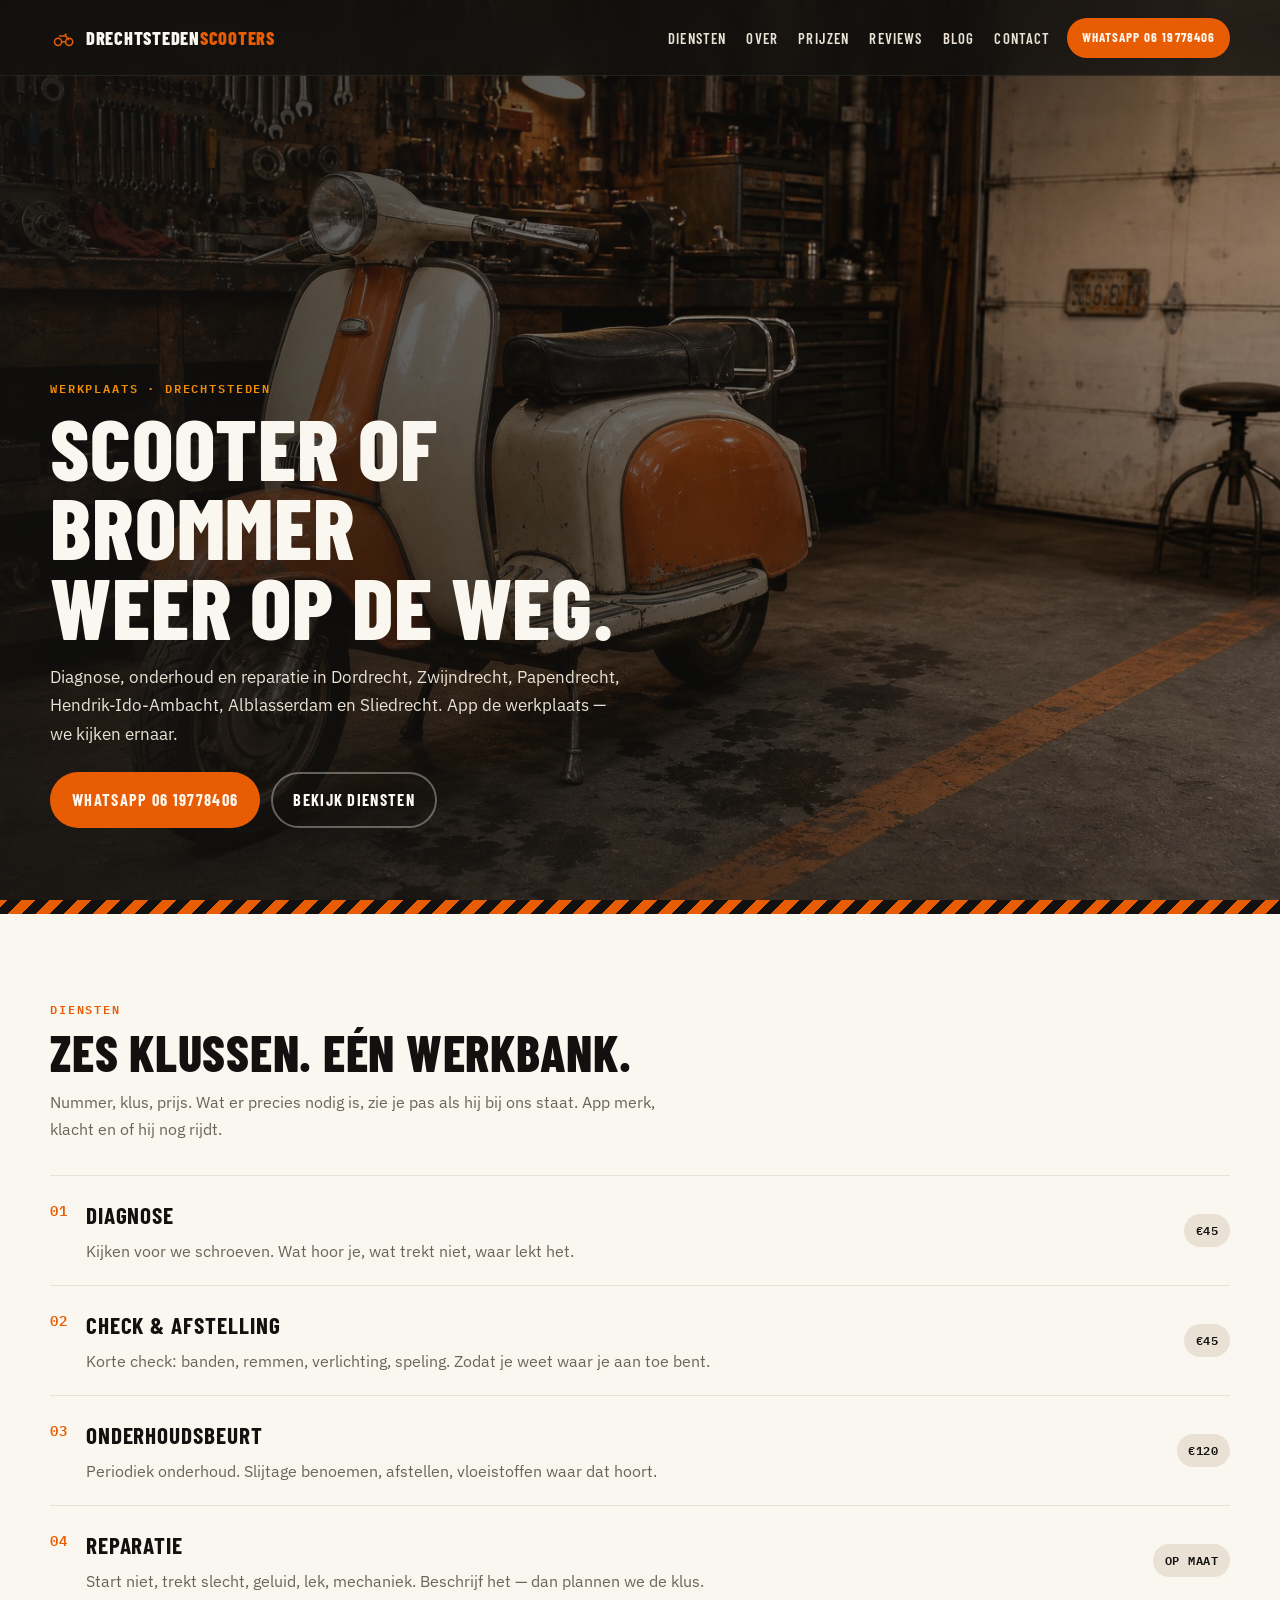
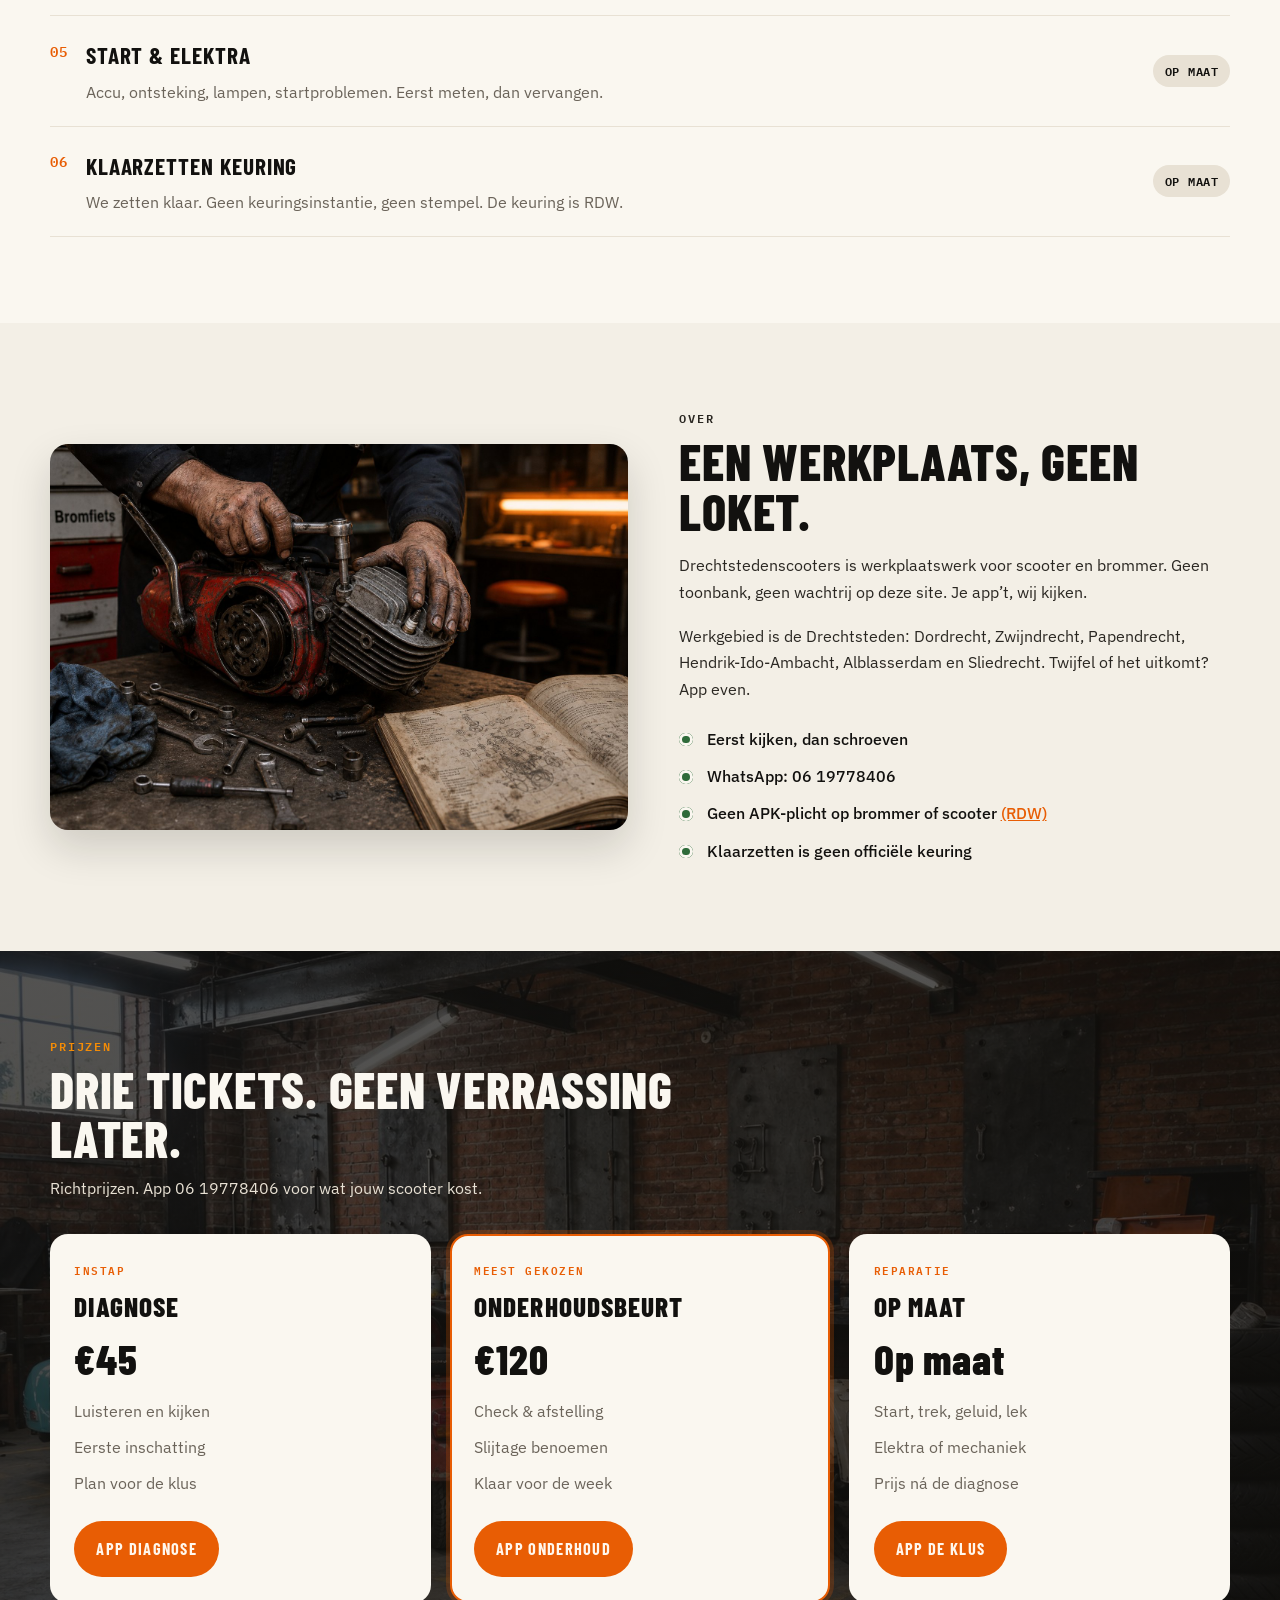
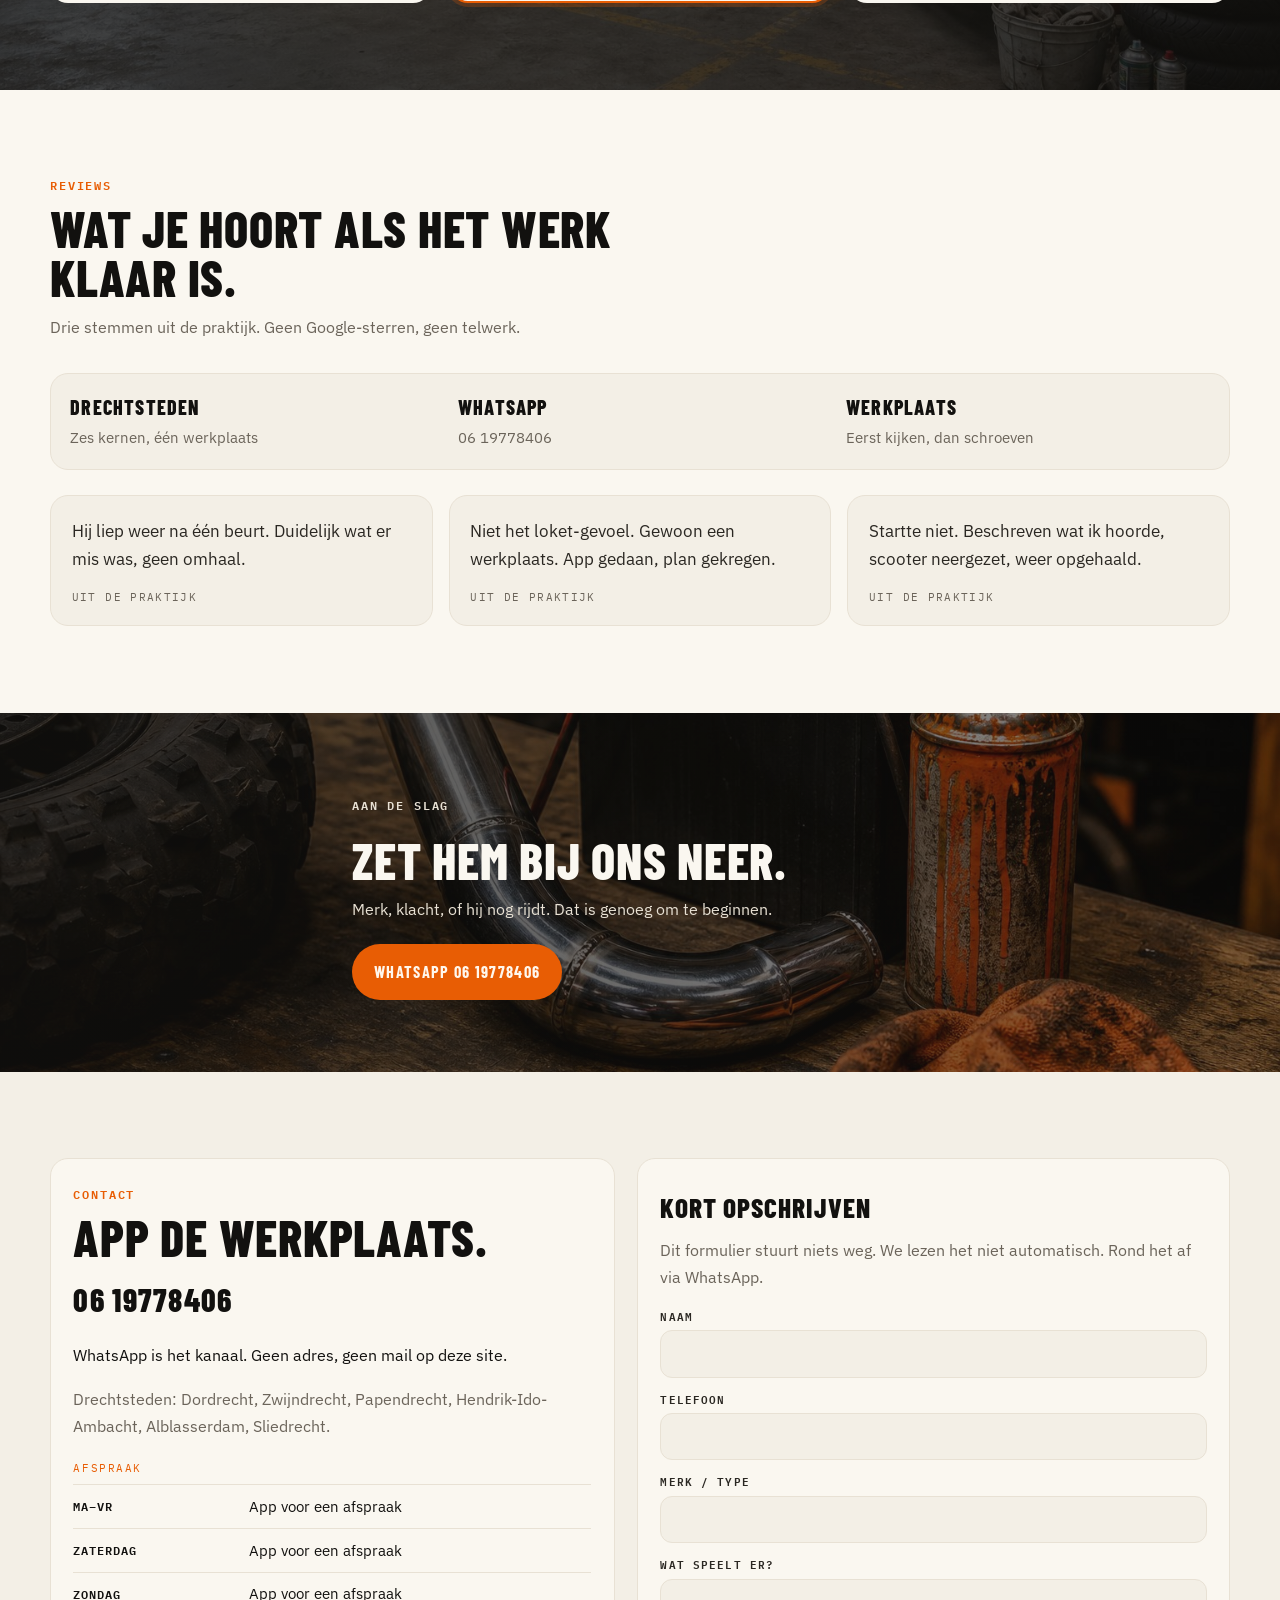
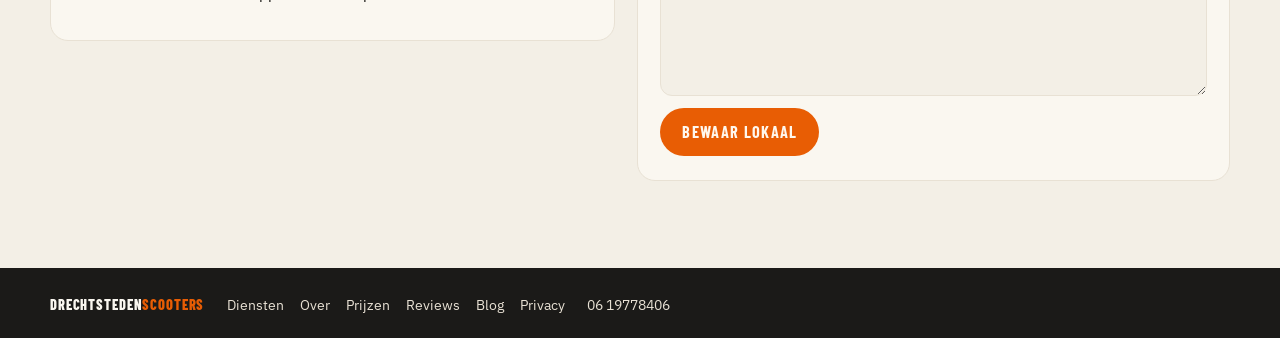
==== commit 7887d537: "Merge c1cb6edb47bbd1df3d2bb28043205448c337c6f6 into e73774abec08c7e1aa4785da92f52228ecb991b8" ====
--- a/index.html
+++ b/index.html
@@ -4,7 +4,7 @@
   <meta charset="utf-8">
   <meta name="viewport" content="width=device-width, initial-scale=1">
   <title>Brommer- en scooterreparatie Drechtsteden | Drechtstedenscooters</title>
-  <meta name="description" content="Onderhoud en reparatie van brommers en scooters in de Drechtsteden. App de werkplaats via WhatsApp: 06 19778406.">
+  <meta name="description" content="Onderhoud en reparatie van brommers en scooters in de Drechtsteden: Dordrecht, Zwijndrecht, Papendrecht, Hendrik-Ido-Ambacht, Alblasserdam en Sliedrecht. App de werkplaats via WhatsApp 06 19778406.">
   <meta name="robots" content="index, follow">
   <meta name="theme-color" content="#12110f">
   <link rel="canonical" href="https://www.drechtstedenscooters.nl/">
@@ -12,7 +12,7 @@
   <link rel="icon" href="favicon.ico" sizes="32x32">
   <link rel="apple-touch-icon" href="apple-touch-icon.png">
   <meta property="og:title" content="Brommer- en scooterreparatie Drechtsteden | Drechtstedenscooters">
-  <meta property="og:description" content="Onderhoud en reparatie van brommers en scooters in de Drechtsteden. App de werkplaats via WhatsApp.">
+  <meta property="og:description" content="Onderhoud en reparatie van brommers en scooters in de Drechtsteden. App de werkplaats via WhatsApp 06 19778406.">
   <meta property="og:locale" content="nl_NL">
   <meta property="og:type" content="website">
   <meta property="og:url" content="https://www.drechtstedenscooters.nl/">
@@ -53,6 +53,35 @@
           "contactType": "customer service",
           "availableLanguage": "nl"
         }
+      },
+      {
+        "@type": "FAQPage",
+        "mainEntity": [
+          {
+            "@type": "Question",
+            "name": "Heeft een brommer of scooter APK-plicht?",
+            "acceptedAnswer": {
+              "@type": "Answer",
+              "text": "Nee. Volgens de RDW hebben brommer en scooter geen APK-plicht, wel verzekeringsplicht. Bron: https://www.rdw.nl/apk/over-de-apk"
+            }
+          },
+          {
+            "@type": "Question",
+            "name": "Doen jullie de officiële keuring?",
+            "acceptedAnswer": {
+              "@type": "Answer",
+              "text": "Nee. Drechtstedenscooters is geen keuringsinstantie. Wij kunnen klaarzetten. De keuring zelf is RDW."
+            }
+          },
+          {
+            "@type": "Question",
+            "name": "Hoe bereik ik de werkplaats?",
+            "acceptedAnswer": {
+              "@type": "Answer",
+              "text": "Alleen WhatsApp: 06 19778406 (+31619778406)."
+            }
+          }
+        ]
       }
     ]
   }
@@ -63,9 +92,14 @@
 
   <header class="site-header">
     <div class="wrap header-inner">
-      <a class="logo" href="#top">
-        <span class="logo-mark" aria-hidden="true"></span>
-        <span class="logo-text">Drechtsteden<span>scooters</span></span>
+      <a class="brand" href="#home">
+        <svg class="brand-mark" viewBox="0 0 32 32" aria-hidden="true" focusable="false">
+          <circle cx="9.5" cy="21" r="4.2" fill="none" stroke="currentColor" stroke-width="1.8"/>
+          <circle cx="22.5" cy="21" r="4.2" fill="none" stroke="currentColor" stroke-width="1.8"/>
+          <path d="M13.6 21h5M11.2 14.2h7.4l3.2 4.2" fill="none" stroke="currentColor" stroke-width="1.8" stroke-linecap="round" stroke-linejoin="round"/>
+          <circle cx="18.4" cy="12.4" r="1.35" fill="currentColor"/>
+        </svg>
+        <span class="brand-text">Drechtsteden<span>scooters</span></span>
       </a>
       <nav id="hoofdmenu" class="nav" aria-label="Hoofdnavigatie">
         <a href="#diensten">Diensten</a>
@@ -75,78 +109,104 @@
         <a href="blog/">Blog</a>
         <a href="#contact">Contact</a>
       </nav>
-      <a class="btn btn-wa header-cta" href="https://wa.me/31619778406?text=Hoi%2C%20ik%20heb%20een%20vraag%20over%20mijn%20scooter" rel="noopener noreferrer" aria-label="WhatsApp 06 19778406">
-        <svg class="wa-icon" viewBox="0 0 24 24" aria-hidden="true" focusable="false"><path fill="currentColor" d="M19.05 4.91A9.82 9.82 0 0 0 12.04 2C6.58 2 2.13 6.45 2.13 11.91c0 1.75.46 3.45 1.32 4.95L2 22l5.25-1.38a9.87 9.87 0 0 0 4.79 1.22h.01c5.46 0 9.91-4.45 9.91-9.91 0-2.65-1.03-5.14-2.91-7.02m-7.01 15.24h-.01a8.2 8.2 0 0 1-4.18-1.15l-.3-.18-3.12.82.83-3.04-.2-.31a8.18 8.18 0 0 1-1.26-4.38c0-4.54 3.7-8.24 8.25-8.24 2.2 0 4.27.86 5.82 2.42a8.18 8.18 0 0 1 2.41 5.83c.01 4.54-3.7 8.23-8.24 8.23m4.52-6.16c-.25-.12-1.47-.72-1.7-.81-.23-.08-.39-.12-.56.12-.17.25-.64.81-.79.97-.15.17-.29.19-.54.06-.25-.12-1.05-.39-2-1.23-.74-.66-1.24-1.47-1.38-1.72-.15-.25-.02-.38.11-.51.11-.11.25-.29.37-.43.12-.15.17-.25.25-.41.08-.17.04-.31-.02-.43-.06-.12-.56-1.34-.76-1.84-.2-.48-.4-.42-.56-.42h-.48c-.17 0-.43.06-.66.31-.23.25-.87.85-.87 2.07s.89 2.4 1.01 2.56c.12.17 1.75 2.67 4.23 3.74.59.26 1.05.41 1.41.52.59.19 1.13.16 1.56.1.48-.07 1.47-.6 1.67-1.18.21-.58.21-1.07.15-1.18-.06-.1-.23-.17-.48-.29"/></svg>
-        06 19778406
+      <a class="header-wa" href="https://wa.me/31619778406?text=Hoi%2C%20ik%20heb%20een%20vraag%20over%20mijn%20scooter" rel="noopener noreferrer" aria-label="WhatsApp 06 19778406">
+        <span class="wa-long">WhatsApp 06 19778406</span>
+        <span class="wa-short">App</span>
       </a>
-      <button class="nav-toggle" type="button" aria-expanded="false" aria-controls="hoofdmenu" aria-label="Menu">
-        <span></span>
+      <button class="nav-toggle" type="button" aria-expanded="false" aria-controls="hoofdmenu">
+        <span class="nav-toggle-bars" aria-hidden="true"></span>
+        <span class="visually-hidden">Menu</span>
       </button>
     </div>
   </header>
 
   <main id="inhoud">
-    <section id="top" class="hero">
-      <div class="hero-bg" style="background-image:url('assets/hero.jpg')" role="img" aria-label="Crème-oranje vintage scooter in de werkplaats"></div>
-      <div class="hero-scrim"></div>
+    <section id="home" class="hero">
+      <img
+        class="hero-photo"
+        src="assets/hero.jpg"
+        alt="Crème-oranje vintage scooter in een warme werkplaats"
+        width="1536"
+        height="1024"
+        fetchpriority="high"
+      >
+      <div class="hero-scrim" aria-hidden="true"></div>
       <div class="wrap hero-copy">
-        <p class="eyebrow reveal">Werkplaats · Drechtsteden</p>
-        <h1 class="reveal">Scooter of brommer<br>weer op gang.</h1>
-        <p class="lede reveal">Onderhoud, reparatie en klaarzetten in de Drechtsteden. App de werkplaats — we kijken ernaar.</p>
-        <p class="hero-actions reveal">
-          <a class="btn btn-wa" href="https://wa.me/31619778406?text=Hoi%2C%20ik%20heb%20een%20vraag%20over%20mijn%20scooter" rel="noopener noreferrer">
-            <svg class="wa-icon" viewBox="0 0 24 24" aria-hidden="true" focusable="false"><path fill="currentColor" d="M19.05 4.91A9.82 9.82 0 0 0 12.04 2C6.58 2 2.13 6.45 2.13 11.91c0 1.75.46 3.45 1.32 4.95L2 22l5.25-1.38a9.87 9.87 0 0 0 4.79 1.22h.01c5.46 0 9.91-4.45 9.91-9.91 0-2.65-1.03-5.14-2.91-7.02m-7.01 15.24h-.01a8.2 8.2 0 0 1-4.18-1.15l-.3-.18-3.12.82.83-3.04-.2-.31a8.18 8.18 0 0 1-1.26-4.38c0-4.54 3.7-8.24 8.25-8.24 2.2 0 4.27.86 5.82 2.42a8.18 8.18 0 0 1 2.41 5.83c.01 4.54-3.7 8.23-8.24 8.23m4.52-6.16c-.25-.12-1.47-.72-1.7-.81-.23-.08-.39-.12-.56.12-.17.25-.64.81-.79.97-.15.17-.29.19-.54.06-.25-.12-1.05-.39-2-1.23-.74-.66-1.24-1.47-1.38-1.72-.15-.25-.02-.38.11-.51.11-.11.25-.29.37-.43.12-.15.17-.25.25-.41.08-.17.04-.31-.02-.43-.06-.12-.56-1.34-.76-1.84-.2-.48-.4-.42-.56-.42h-.48c-.17 0-.43.06-.66.31-.23.25-.87.85-.87 2.07s.89 2.4 1.01 2.56c.12.17 1.75 2.67 4.23 3.74.59.26 1.05.41 1.41.52.59.19 1.13.16 1.56.1.48-.07 1.47-.6 1.67-1.18.21-.58.21-1.07.15-1.18-.06-.1-.23-.17-.48-.29"/></svg>
-            WhatsApp · 06 19778406
-          </a>
+        <p class="kicker">Werkplaats · Drechtsteden</p>
+        <h1>Scooter of brommer<br>weer op de weg.</h1>
+        <p class="lede">
+          Diagnose, onderhoud en reparatie in Dordrecht, Zwijndrecht,
+          Papendrecht, Hendrik-Ido-Ambacht, Alblasserdam en Sliedrecht.
+          App de werkplaats — we kijken ernaar.
+        </p>
+        <p class="hero-actions">
+          <a class="btn btn-pill"
+             href="https://wa.me/31619778406?text=Hoi%2C%20ik%20heb%20een%20vraag%20over%20mijn%20scooter"
+             rel="noopener noreferrer">WhatsApp 06 19778406</a>
           <a class="btn btn-ghost" href="#diensten">Bekijk diensten</a>
         </p>
       </div>
     </section>
     <div class="hazard" aria-hidden="true"></div>
 
-    <section id="diensten" class="section">
+    <section id="diensten" class="section section-services">
       <div class="wrap">
         <div class="section-head reveal">
-          <p class="eyebrow">Diensten</p>
-          <h2>Wat we in de werkplaats doen.</h2>
-          <p class="section-intro">Zes vaste klussen. Prijzen hieronder zijn demotarieven uit het template — later aan te passen.</p>
-        </div>
-        <ol class="services">
-          <li class="service reveal">
-            <span class="service-num">01</span>
-            <h3>Onderhoud</h3>
-            <p>Periodieke check, olie, filters, afstelling. Zo blijft hij soepel lopen.</p>
-            <span class="price-tag">vanaf €45</span>
-          </li>
-          <li class="service reveal">
-            <span class="service-num">02</span>
-            <h3>Reparatie</h3>
-            <p>Start niet, trekt slecht, vreemd geluid, lek of elektra. Beschrijf het.</p>
-            <span class="price-tag">vanaf €35</span>
-          </li>
-          <li class="service reveal">
-            <span class="service-num">03</span>
-            <h3>Bandenservice</h3>
-            <p>Plakken, wisselen, balanceren. Knobbels en slicks, wat erop staat.</p>
-            <span class="price-tag">vanaf €25</span>
-          </li>
-          <li class="service reveal">
-            <span class="service-num">04</span>
-            <h3>Elektrisch</h3>
-            <p>Accu, verlichting, CDI, startmotor. Meten eerst, dan vervangen.</p>
-            <span class="price-tag">vanaf €40</span>
-          </li>
-          <li class="service reveal">
-            <span class="service-num">05</span>
-            <h3>Klaarzetten keuring</h3>
-            <p>We zetten hem op orde. Geen keuringsinstantie — dat is RDW.</p>
-            <span class="price-tag">vanaf €65</span>
-          </li>
-          <li class="service reveal">
-            <span class="service-num">06</span>
-            <h3>Diagnose</h3>
-            <p>Uitlezen, compressie, vonk. Eerlijk wat er speelt voordat we slopen.</p>
-            <span class="price-tag">€29</span>
+          <p class="kicker">Diensten</p>
+          <h2>Zes klussen. Eén werkbank.</h2>
+          <p class="section-intro">
+            Nummer, klus, prijs. Wat er precies nodig is, zie je pas als hij bij ons staat.
+            App merk, klacht en of hij nog rijdt.
+          </p>
+        </div>
+        <ol class="service-list">
+          <li class="service-row reveal">
+            <span class="service-num" aria-hidden="true">01</span>
+            <div class="service-body">
+              <h3>Diagnose</h3>
+              <p>Kijken voor we schroeven. Wat hoor je, wat trekt niet, waar lekt het.</p>
+            </div>
+            <span class="price-tag">€45</span>
+          </li>
+          <li class="service-row reveal">
+            <span class="service-num" aria-hidden="true">02</span>
+            <div class="service-body">
+              <h3>Check &amp; afstelling</h3>
+              <p>Korte check: banden, remmen, verlichting, speling. Zodat je weet waar je aan toe bent.</p>
+            </div>
+            <span class="price-tag">€45</span>
+          </li>
+          <li class="service-row reveal">
+            <span class="service-num" aria-hidden="true">03</span>
+            <div class="service-body">
+              <h3>Onderhoudsbeurt</h3>
+              <p>Periodiek onderhoud. Slijtage benoemen, afstellen, vloeistoffen waar dat hoort.</p>
+            </div>
+            <span class="price-tag">€120</span>
+          </li>
+          <li class="service-row reveal">
+            <span class="service-num" aria-hidden="true">04</span>
+            <div class="service-body">
+              <h3><a href="blog/brommer-reparatie-zwijndrecht.html">Reparatie</a></h3>
+              <p>Start niet, trekt slecht, geluid, lek, mechaniek. Beschrijf het — dan plannen we de klus.</p>
+            </div>
+            <span class="price-tag">Op maat</span>
+          </li>
+          <li class="service-row reveal">
+            <span class="service-num" aria-hidden="true">05</span>
+            <div class="service-body">
+              <h3><a href="blog/scooter-start-niet-papendrecht.html">Start &amp; elektra</a></h3>
+              <p>Accu, ontsteking, lampen, startproblemen. Eerst meten, dan vervangen.</p>
+            </div>
+            <span class="price-tag">Op maat</span>
+          </li>
+          <li class="service-row reveal">
+            <span class="service-num" aria-hidden="true">06</span>
+            <div class="service-body">
+              <h3><a href="blog/scooter-klaarzetten-keuring-drechtsteden.html">Klaarzetten keuring</a></h3>
+              <p>We zetten klaar. Geen keuringsinstantie, geen stempel. De keuring is RDW.</p>
+            </div>
+            <span class="price-tag">Op maat</span>
           </li>
         </ol>
       </div>
@@ -154,180 +214,208 @@
 
     <section id="over" class="section section-about">
       <div class="wrap about-grid">
+        <figure class="about-figure reveal">
+          <img
+            src="assets/bench.jpg"
+            alt="Handen met vet en een steeksleutel op een scooterblok"
+            width="1536"
+            height="1024"
+          >
+        </figure>
         <div class="about-copy reveal">
-          <p class="eyebrow">Over de werkplaats</p>
-          <h2>Handen aan het blok. Geen loket.</h2>
-          <p>Drechtstedenscooters is een werkplaats in de Drechtsteden. Brommers en scooters, 2-takt en 4-takt. We kijken, meten en zetten weer op gang — zonder folderpraat.</p>
-          <p>Dordrecht, Zwijndrecht, Papendrecht, Hendrik-Ido-Ambacht, Alblasserdam en Sliedrecht. Twijfel je of het uitkomt? App even.</p>
-          <p class="about-note">Dit is geen RDW-keuringsstation. Klaarzetten doen we wel.</p>
-        </div>
-        <figure class="about-figure reveal">
-          <img src="assets/bench.jpg" alt="Handen met een steeksleutel aan een open scooterblok op de werkbank" width="1536" height="1024">
-          <figcaption>Sleutelen, niet praten.</figcaption>
-        </figure>
-      </div>
-    </section>
-
-    <section id="prijzen" class="section section-prices">
-      <div class="prices-bg" style="background-image:url('assets/workshop.jpg')" aria-hidden="true"></div>
-      <div class="prices-scrim" aria-hidden="true"></div>
+          <p class="kicker">Over</p>
+          <h2>Een werkplaats, geen loket.</h2>
+          <p>
+            Drechtstedenscooters is werkplaatswerk voor scooter en brommer.
+            Geen toonbank, geen wachtrij op deze site. Je app’t, wij kijken.
+          </p>
+          <p>
+            Werkgebied is de Drechtsteden: Dordrecht, Zwijndrecht, Papendrecht,
+            Hendrik-Ido-Ambacht, Alblasserdam en Sliedrecht. Twijfel of het uitkomt? App even.
+          </p>
+          <ul class="checks">
+            <li>Eerst kijken, dan schroeven</li>
+            <li>WhatsApp: 06 19778406</li>
+            <li>Geen APK-plicht op brommer of scooter <a href="https://www.rdw.nl/apk/over-de-apk" rel="noopener noreferrer">(RDW)</a></li>
+            <li>Klaarzetten is geen officiële keuring</li>
+          </ul>
+        </div>
+      </div>
+    </section>
+
+    <section id="prijzen" class="section section-pricing">
+      <div class="pricing-bg" aria-hidden="true"></div>
       <div class="wrap">
         <div class="section-head section-head-light reveal">
-          <p class="eyebrow">Prijzen</p>
-          <h2>Drie tickets. Geen verrassing.</h2>
-          <p class="section-intro">Demotarieven uit het template. Onderdelen extra. App voor een scherpe inschatting.</p>
+          <p class="kicker">Prijzen</p>
+          <h2>Drie tickets. Geen verrassing later.</h2>
+          <p class="section-intro">
+            Richtprijzen. App 06 19778406 voor wat jouw scooter kost.
+          </p>
         </div>
         <div class="tickets">
           <article class="ticket reveal">
-            <p class="ticket-kicker">Licht</p>
-            <h3>Klein onderhoud</h3>
-            <p class="ticket-price">€89</p>
+            <p class="ticket-kicker">Instap</p>
+            <h3>Diagnose</h3>
+            <p class="ticket-price">€45</p>
             <ul>
-              <li>Olie + filter</li>
-              <li>Bougie check</li>
-              <li>Remmen en banden</li>
-              <li>Visuele ronde</li>
+              <li>Luisteren en kijken</li>
+              <li>Eerste inschatting</li>
+              <li>Plan voor de klus</li>
             </ul>
-            <a class="btn btn-ghost-ink" href="https://wa.me/31619778406?text=Hoi%2C%20klein%20onderhoud" rel="noopener noreferrer">App dit</a>
+            <a class="btn btn-pill" href="https://wa.me/31619778406?text=Hoi%2C%20ik%20heb%20een%20vraag%20over%20diagnose" rel="noopener noreferrer">App diagnose</a>
           </article>
           <article class="ticket ticket-featured reveal">
             <p class="ticket-kicker">Meest gekozen</p>
-            <h3>Grote beurt</h3>
-            <p class="ticket-price">€149</p>
+            <h3>Onderhoudsbeurt</h3>
+            <p class="ticket-price">€120</p>
             <ul>
-              <li>Alles van klein</li>
-              <li>V-snaar / aandrijving</li>
-              <li>Kleppen stellen</li>
-              <li>Uitlezen + afstellen</li>
+              <li>Check &amp; afstelling</li>
+              <li>Slijtage benoemen</li>
+              <li>Klaar voor de week</li>
             </ul>
-            <a class="btn btn-pill" href="https://wa.me/31619778406?text=Hoi%2C%20grote%20beurt" rel="noopener noreferrer">App dit</a>
+            <a class="btn btn-pill" href="https://wa.me/31619778406?text=Hoi%2C%20ik%20heb%20een%20vraag%20over%20onderhoud" rel="noopener noreferrer">App onderhoud</a>
           </article>
           <article class="ticket reveal">
-            <p class="ticket-kicker">Pech</p>
-            <h3>Diagnose</h3>
-            <p class="ticket-price">€49</p>
+            <p class="ticket-kicker">Reparatie</p>
+            <h3>Op maat</h3>
+            <p class="ticket-price">Op maat</p>
             <ul>
-              <li>Uitlezen</li>
-              <li>Start / vonk / brandstof</li>
-              <li>Eerlijk rapport</li>
-              <li>Verrekenbaar bij reparatie</li>
+              <li>Start, trek, geluid, lek</li>
+              <li>Elektra of mechaniek</li>
+              <li>Prijs ná de diagnose</li>
             </ul>
-            <a class="btn btn-ghost-ink" href="https://wa.me/31619778406?text=Hoi%2C%20diagnose" rel="noopener noreferrer">App dit</a>
+            <a class="btn btn-pill" href="https://wa.me/31619778406?text=Hoi%2C%20ik%20heb%20een%20vraag%20over%20reparatie" rel="noopener noreferrer">App de klus</a>
           </article>
         </div>
       </div>
     </section>
 
-    <section id="reviews" class="section">
+    <section id="reviews" class="section section-reviews">
       <div class="wrap">
         <div class="section-head reveal">
-          <p class="eyebrow">Reviews</p>
-          <h2>Wat mensen zeggen.</h2>
-          <p class="section-intro">Drie demoreviews uit het template. Tekst wordt later vervangen.</p>
-        </div>
-        <div class="reviews">
-          <blockquote class="review reveal">
-            <p>Binnen twee dagen weer rijdend. Duidelijk wat het kostte, geen gedoe.</p>
-            <footer>
-              <strong>Mark</strong>
-              <span>Dordrecht · Vespa LX</span>
-            </footer>
+          <p class="kicker">Reviews</p>
+          <h2>Wat je hoort als het werk klaar is.</h2>
+          <p class="section-intro">
+            Drie stemmen uit de praktijk. Geen Google-sterren, geen telwerk.
+          </p>
+        </div>
+        <div class="stats-panel reveal" aria-label="Werkplaats in het kort">
+          <div>
+            <strong>Drechtsteden</strong>
+            <span>Zes kernen, één werkplaats</span>
+          </div>
+          <div>
+            <strong>WhatsApp</strong>
+            <span>06 19778406</span>
+          </div>
+          <div>
+            <strong>Werkplaats</strong>
+            <span>Eerst kijken, dan schroeven</span>
+          </div>
+        </div>
+        <div class="review-grid">
+          <blockquote class="review-card reveal">
+            <p>Hij liep weer na één beurt. Duidelijk wat er mis was, geen omhaal.</p>
+            <footer>Uit de praktijk</footer>
           </blockquote>
-          <blockquote class="review reveal">
-            <p>Startte niet na de winter. Accu + contact, helder uitgelegd. WhatsApp was snel.</p>
-            <footer>
-              <strong>Sanne</strong>
-              <span>Zwijndrecht · SYM Fiddle</span>
-            </footer>
+          <blockquote class="review-card reveal">
+            <p>Niet het loket-gevoel. Gewoon een werkplaats. App gedaan, plan gekregen.</p>
+            <footer>Uit de praktijk</footer>
           </blockquote>
-          <blockquote class="review reveal">
-            <p>Klaargezet voor keuring, alles nagekeken. Geen loketgevoel — gewoon werkplaats.</p>
-            <footer>
-              <strong>Tim</strong>
-              <span>Papendrecht · Piaggio Zip</span>
-            </footer>
+          <blockquote class="review-card reveal">
+            <p>Startte niet. Beschreven wat ik hoorde, scooter neergezet, weer opgehaald.</p>
+            <footer>Uit de praktijk</footer>
           </blockquote>
         </div>
       </div>
     </section>
 
-    <section class="cta" aria-labelledby="cta-title">
-      <div class="cta-bg" style="background-image:url('assets/parts.jpg')" aria-hidden="true"></div>
-      <div class="cta-scrim" aria-hidden="true"></div>
+    <section class="cta-band" aria-labelledby="cta-heading">
+      <div class="cta-bg" aria-hidden="true"></div>
       <div class="wrap cta-inner reveal">
-        <p class="eyebrow">Klaar?</p>
-        <h2 id="cta-title">Zet hem bij ons neer.</h2>
-        <p>Beschrijf merk, wat hij doet en of hij nog rijdt. We plannen het werk.</p>
-        <a class="btn btn-wa" href="https://wa.me/31619778406?text=Hoi%2C%20ik%20heb%20een%20vraag%20over%20mijn%20scooter" rel="noopener noreferrer">
-          <svg class="wa-icon" viewBox="0 0 24 24" aria-hidden="true" focusable="false"><path fill="currentColor" d="M19.05 4.91A9.82 9.82 0 0 0 12.04 2C6.58 2 2.13 6.45 2.13 11.91c0 1.75.46 3.45 1.32 4.95L2 22l5.25-1.38a9.87 9.87 0 0 0 4.79 1.22h.01c5.46 0 9.91-4.45 9.91-9.91 0-2.65-1.03-5.14-2.91-7.02m-7.01 15.24h-.01a8.2 8.2 0 0 1-4.18-1.15l-.3-.18-3.12.82.83-3.04-.2-.31a8.18 8.18 0 0 1-1.26-4.38c0-4.54 3.7-8.24 8.25-8.24 2.2 0 4.27.86 5.82 2.42a8.18 8.18 0 0 1 2.41 5.83c.01 4.54-3.7 8.23-8.24 8.23m4.52-6.16c-.25-.12-1.47-.72-1.7-.81-.23-.08-.39-.12-.56.12-.17.25-.64.81-.79.97-.15.17-.29.19-.54.06-.25-.12-1.05-.39-2-1.23-.74-.66-1.24-1.47-1.38-1.72-.15-.25-.02-.38.11-.51.11-.11.25-.29.37-.43.12-.15.17-.25.25-.41.08-.17.04-.31-.02-.43-.06-.12-.56-1.34-.76-1.84-.2-.48-.4-.42-.56-.42h-.48c-.17 0-.43.06-.66.31-.23.25-.87.85-.87 2.07s.89 2.4 1.01 2.56c.12.17 1.75 2.67 4.23 3.74.59.26 1.05.41 1.41.52.59.19 1.13.16 1.56.1.48-.07 1.47-.6 1.67-1.18.21-.58.21-1.07.15-1.18-.06-.1-.23-.17-.48-.29"/></svg>
-          WhatsApp · 06 19778406
-        </a>
+        <p class="kicker">Aan de slag</p>
+        <h2 id="cta-heading">Zet hem bij ons neer.</h2>
+        <p>Merk, klacht, of hij nog rijdt. Dat is genoeg om te beginnen.</p>
+        <a class="btn btn-pill" href="https://wa.me/31619778406?text=Hoi%2C%20ik%20heb%20een%20vraag%20over%20mijn%20scooter" rel="noopener noreferrer">WhatsApp 06 19778406</a>
       </div>
     </section>
 
     <section id="contact" class="section section-contact">
       <div class="wrap contact-grid">
-        <div class="contact-copy reveal">
-          <p class="eyebrow">Contact</p>
-          <h2>App of bel de werkplaats.</h2>
-          <p>Alleen WhatsApp of telefoon. Geen formulier, geen e-mail.</p>
-          <ul class="contact-facts">
-            <li>
-              <span>WhatsApp</span>
-              <a href="https://wa.me/31619778406?text=Hoi%2C%20ik%20heb%20een%20vraag%20over%20mijn%20scooter" rel="noopener noreferrer">06 19778406</a>
-            </li>
-            <li>
-              <span>Bellen</span>
-              <a href="tel:+31619778406">06 19778406</a>
-            </li>
-            <li>
-              <span>Plek</span>
-              <strong>Drechtsteden</strong>
-            </li>
-            <li>
-              <span>Openingstijden</span>
-              <strong>ma–vr 09:00–17:30 · za 10:00–14:00</strong>
-            </li>
-          </ul>
-        </div>
-        <div class="contact-card reveal">
-          <p class="ticket-kicker">Bereikbaar</p>
-          <h3>06 19778406</h3>
-          <p>App of bel. Zelfde nummer.</p>
-          <div class="contact-actions">
-            <a class="btn btn-wa" href="https://wa.me/31619778406?text=Hoi%2C%20ik%20heb%20een%20vraag%20over%20mijn%20scooter" rel="noopener noreferrer">
-              <svg class="wa-icon" viewBox="0 0 24 24" aria-hidden="true" focusable="false"><path fill="currentColor" d="M19.05 4.91A9.82 9.82 0 0 0 12.04 2C6.58 2 2.13 6.45 2.13 11.91c0 1.75.46 3.45 1.32 4.95L2 22l5.25-1.38a9.87 9.87 0 0 0 4.79 1.22h.01c5.46 0 9.91-4.45 9.91-9.91 0-2.65-1.03-5.14-2.91-7.02m-7.01 15.24h-.01a8.2 8.2 0 0 1-4.18-1.15l-.3-.18-3.12.82.83-3.04-.2-.31a8.18 8.18 0 0 1-1.26-4.38c0-4.54 3.7-8.24 8.25-8.24 2.2 0 4.27.86 5.82 2.42a8.18 8.18 0 0 1 2.41 5.83c.01 4.54-3.7 8.23-8.24 8.23m4.52-6.16c-.25-.12-1.47-.72-1.7-.81-.23-.08-.39-.12-.56.12-.17.25-.64.81-.79.97-.15.17-.29.19-.54.06-.25-.12-1.05-.39-2-1.23-.74-.66-1.24-1.47-1.38-1.72-.15-.25-.02-.38.11-.51.11-.11.25-.29.37-.43.12-.15.17-.25.25-.41.08-.17.04-.31-.02-.43-.06-.12-.56-1.34-.76-1.84-.2-.48-.4-.42-.56-.42h-.48c-.17 0-.43.06-.66.31-.23.25-.87.85-.87 2.07s.89 2.4 1.01 2.56c.12.17 1.75 2.67 4.23 3.74.59.26 1.05.41 1.41.52.59.19 1.13.16 1.56.1.48-.07 1.47-.6 1.67-1.18.21-.58.21-1.07.15-1.18-.06-.1-.23-.17-.48-.29"/></svg>
-              WhatsApp · 06 19778406
-            </a>
-            <a class="btn btn-ghost-ink" href="tel:+31619778406">Bellen · 06 19778406</a>
-          </div>
-        </div>
+        <article class="info-card reveal">
+          <p class="kicker">Contact</p>
+          <h2>App de werkplaats.</h2>
+          <p class="contact-phone">
+            <a href="https://wa.me/31619778406?text=Hoi%2C%20ik%20heb%20een%20vraag%20over%20mijn%20scooter" rel="noopener noreferrer">06 19778406</a>
+          </p>
+          <p>WhatsApp is het kanaal. Geen adres, geen mail op deze site.</p>
+          <p class="contact-area">
+            Drechtsteden: Dordrecht, Zwijndrecht, Papendrecht,
+            Hendrik-Ido-Ambacht, Alblasserdam, Sliedrecht.
+          </p>
+          <table class="hours">
+            <caption>Afspraak</caption>
+            <tbody>
+              <tr>
+                <th scope="row">Ma–vr</th>
+                <td>App voor een afspraak</td>
+              </tr>
+              <tr>
+                <th scope="row">Zaterdag</th>
+                <td>App voor een afspraak</td>
+              </tr>
+              <tr>
+                <th scope="row">Zondag</th>
+                <td>App voor een afspraak</td>
+              </tr>
+            </tbody>
+          </table>
+        </article>
+        <article class="form-card reveal">
+          <h3>Kort opschrijven</h3>
+          <p class="form-lead">Dit formulier stuurt niets weg. We lezen het niet automatisch. Rond het af via WhatsApp.</p>
+          <form id="contact-form" novalidate>
+            <label>
+              Naam
+              <input type="text" name="naam" autocomplete="name" required>
+            </label>
+            <label>
+              Telefoon
+              <input type="tel" name="tel" autocomplete="tel" inputmode="tel">
+            </label>
+            <label>
+              Merk / type
+              <input type="text" name="merk">
+            </label>
+            <label>
+              Wat speelt er?
+              <textarea name="bericht" rows="4" required></textarea>
+            </label>
+            <button class="btn btn-pill" type="submit">Bewaar lokaal</button>
+          </form>
+          <p id="form-success" class="form-success" hidden>
+            Genoteerd in deze browser. Stuur het zelf door via
+            <a href="https://wa.me/31619778406?text=Hoi%2C%20ik%20heb%20een%20vraag%20over%20mijn%20scooter" rel="noopener noreferrer">WhatsApp 06 19778406</a>
+            — daar reageren we.
+          </p>
+        </article>
       </div>
     </section>
   </main>
 
   <footer class="site-footer">
     <div class="wrap footer-grid">
-      <div>
-        <p class="logo footer-logo">
-          <span class="logo-mark" aria-hidden="true"></span>
-          <span class="logo-text">Drechtsteden<span>scooters</span></span>
-        </p>
-        <p class="footer-tag">Werkplaats in de Drechtsteden.</p>
-      </div>
-      <nav aria-label="Footer">
+      <p class="footer-brand">Drechtsteden<span>scooters</span></p>
+      <nav class="footer-nav" aria-label="Footer">
         <a href="#diensten">Diensten</a>
         <a href="#over">Over</a>
         <a href="#prijzen">Prijzen</a>
         <a href="#reviews">Reviews</a>
         <a href="blog/">Blog</a>
-        <a href="#contact">Contact</a>
+        <a href="privacy.html">Privacy</a>
       </nav>
-      <div class="footer-meta">
-        <p><a href="https://wa.me/31619778406" rel="noopener noreferrer">06 19778406</a></p>
-        <p><a href="privacy.html">Privacy</a></p>
-        <p>© Drechtstedenscooters</p>
-      </div>
+      <p><a href="https://wa.me/31619778406" rel="noopener noreferrer">06 19778406</a></p>
     </div>
   </footer>
 
--- a/styles.css
+++ b/styles.css
@@ -1,22 +1,21 @@
-/* Drechtstedenscooters — workshop homepage */
+/* Drechtstedenscooters — BromWerks port */
 
 :root {
   --ink: #12110f;
+  --ink-soft: #2a2722;
   --paper: #f3efe6;
+  --paper-2: #e8e1d4;
   --cream: #faf7f0;
+  --steel: #1b1a18;
+  --muted: #6b645a;
   --accent: #e85d04;
   --accent-2: #f48c06;
-  --muted: #6b645a;
-  --wa: #25d366;
-  --wa-hover: #1ebe57;
+  --accent-ink: #fff7ed;
+  --success: #2f6b3a;
   --radius: 18px;
   --nav-h: 76px;
   --max: 1180px;
-  --line: rgba(18, 17, 15, 0.12);
-  --shadow: 0 18px 40px rgba(18, 17, 15, 0.12);
-  --font-display: "Barlow Condensed", "Arial Narrow", sans-serif;
-  --font-sans: "IBM Plex Sans", "Segoe UI", sans-serif;
-  --font-mono: "IBM Plex Mono", ui-monospace, monospace;
+  --focus: #f48c06;
 }
 
 *,
@@ -28,14 +27,15 @@
 html {
   scroll-behavior: smooth;
   background: var(--paper);
+  overflow-x: clip;
 }
 
 body {
   margin: 0;
-  font-family: var(--font-sans);
+  font-family: "IBM Plex Sans", "Segoe UI", ui-sans-serif, system-ui, sans-serif;
   background: var(--paper);
   color: var(--ink);
-  line-height: 1.6;
+  line-height: 1.65;
   font-size: 1.02rem;
   font-weight: 400;
 }
@@ -55,8 +55,20 @@
 }
 
 :focus-visible {
-  outline: 3px solid var(--accent);
+  outline: 3px solid var(--focus);
   outline-offset: 3px;
+}
+
+.visually-hidden {
+  position: absolute;
+  width: 1px;
+  height: 1px;
+  padding: 0;
+  margin: -1px;
+  overflow: hidden;
+  clip: rect(0, 0, 0, 0);
+  white-space: nowrap;
+  border: 0;
 }
 
 .skip-link {
@@ -64,72 +76,239 @@
   left: 0.75rem;
   top: -4rem;
   background: var(--accent);
-  color: #fff;
+  color: var(--accent-ink);
   padding: 0.5rem 0.8rem;
-  z-index: 80;
+  z-index: 50;
   font-weight: 700;
+  font-family: "Barlow Condensed", sans-serif;
+  letter-spacing: 0.06em;
+  text-transform: uppercase;
   text-decoration: none;
+}
+
+.skip-link:focus {
+  top: 0.75rem;
+}
+
+.wrap {
+  width: min(100% - 2.25rem, var(--max));
+  margin-inline: auto;
+}
+
+/* —— Header —— */
+
+.site-header {
+  position: fixed;
+  top: 0;
+  left: 0;
+  right: 0;
+  z-index: 30;
+  height: var(--nav-h);
+  background: rgba(18, 17, 15, 0.78);
+  backdrop-filter: blur(14px);
+  -webkit-backdrop-filter: blur(14px);
+  border-bottom: 1px solid rgba(250, 247, 240, 0.08);
+}
+
+.header-inner {
+  display: flex;
+  align-items: center;
+  gap: 0.7rem 1rem;
+  height: var(--nav-h);
+}
+
+.brand {
+  display: flex;
+  align-items: center;
+  gap: 0.55rem;
+  text-decoration: none;
+  color: var(--cream);
+  margin-right: auto;
+}
+
+.brand:hover {
+  color: var(--cream);
+}
+
+.brand-mark {
+  width: 1.7rem;
+  height: 1.7rem;
+  color: var(--accent);
+  flex-shrink: 0;
+}
+
+.brand-text {
+  font-family: "Barlow Condensed", sans-serif;
+  font-weight: 800;
+  font-size: 1.15rem;
+  letter-spacing: 0.04em;
+  text-transform: uppercase;
+}
+
+.brand-text span,
+.footer-brand span {
+  color: var(--accent);
+}
+
+.nav {
+  display: none;
+  flex-direction: column;
+  gap: 0.15rem;
+  position: absolute;
+  top: var(--nav-h);
+  left: 0;
+  right: 0;
+  background: rgba(18, 17, 15, 0.96);
+  padding: 0.6rem 1.15rem 1.1rem;
+  border-bottom: 1px solid rgba(250, 247, 240, 0.08);
+}
+
+.nav.is-open {
+  display: flex;
+}
+
+.nav a {
+  color: var(--paper-2);
+  text-decoration: none;
+  padding: 0.55rem 0;
+  border-bottom: 1px solid rgba(250, 247, 240, 0.08);
+  font-family: "Barlow Condensed", sans-serif;
+  font-weight: 600;
+  font-size: 1.05rem;
+  letter-spacing: 0.08em;
+  text-transform: uppercase;
+}
+
+.nav a:hover,
+.nav a[aria-current="page"] {
+  color: var(--accent-2);
+}
+
+.header-wa {
+  display: inline-flex;
+  align-items: center;
+  justify-content: center;
+  gap: 0.35rem;
+  background: var(--accent);
+  color: var(--accent-ink);
+  text-decoration: none;
+  font-family: "Barlow Condensed", sans-serif;
+  font-weight: 700;
+  font-size: 0.82rem;
+  letter-spacing: 0.08em;
+  text-transform: uppercase;
   border-radius: 999px;
-}
-
-.skip-link:focus {
-  top: 0.85rem;
-}
-
-.wrap {
-  width: min(100% - 2.4rem, var(--max));
-  margin-inline: auto;
-}
-
-.eyebrow {
-  margin: 0 0 0.55rem;
-  font-family: var(--font-mono);
-  font-size: 0.72rem;
-  font-weight: 600;
-  letter-spacing: 0.16em;
-  text-transform: uppercase;
-  color: var(--accent);
-}
-
-h1,
-h2,
-h3,
-.logo-text {
-  font-family: var(--font-display);
-  letter-spacing: -0.02em;
-  line-height: 0.95;
-}
-
-h1 {
-  margin: 0;
-  font-size: clamp(3rem, 8vw, 6.4rem);
+  padding: 0.55rem 0.95rem;
+  min-height: 2.5rem;
+  white-space: nowrap;
+}
+
+.header-wa:hover {
+  background: var(--accent-2);
+  color: var(--accent-ink);
+}
+
+.header-wa .wa-icon {
+  width: 1rem;
+  height: 1rem;
+}
+
+.header-wa .wa-short {
+  display: none;
+}
+
+.header-wa,
+.nav-toggle {
+  flex-shrink: 0;
+}
+
+.brand {
+  min-width: 0;
+}
+
+.brand-text strong {
   font-weight: 800;
-  text-transform: uppercase;
-}
-
-h2 {
-  margin: 0;
-  font-size: clamp(2.1rem, 4.4vw, 3.6rem);
-  font-weight: 800;
-  text-transform: uppercase;
-}
-
-h3 {
-  margin: 0 0 0.4rem;
-  font-size: 1.45rem;
-  font-weight: 700;
-  text-transform: uppercase;
-}
-
-.lede,
-.section-intro {
-  color: var(--muted);
-  max-width: 38rem;
-}
-
-.section-intro {
-  margin: 0.7rem 0 0;
-}
+}
+
+.nav-toggle {
+  width: 2.5rem;
+  height: 2.5rem;
+  background: transparent;
+  color: var(--cream);
+  border: 1px solid rgba(250, 247, 240, 0.18);
+  border-radius: 10px;
+  cursor: pointer;
+  display: grid;
+  place-items: center;
+  padding: 0;
+}
+
+.nav-toggle-bars,
+.nav-toggle-bars::before,
+.nav-toggle-bars::after {
+  display: block;
+  width: 1.05rem;
+  height: 2px;
+  background: currentColor;
+  border-radius: 2px;
+  position: relative;
+}
+
+.nav-toggle-bars::before,
+.nav-toggle-bars::after {
+  content: "";
+  position: absolute;
+  left: 0;
+}
+
+.nav-toggle-bars::before {
+  top: -6px;
+}
+
+.nav-toggle-bars::after {
+  top: 6px;
+}
+
+@media (max-width: 979px) {
+  .header-wa .wa-long,
+  .header-wa-label {
+    display: none;
+  }
+
+  .header-wa .wa-short {
+    display: inline;
+  }
+
+  .header-wa:has(.wa-icon):not(:has(.wa-short)) {
+    width: 2.5rem;
+    padding: 0;
+  }
+}
+
+@media (min-width: 980px) {
+  .nav-toggle {
+    display: none;
+  }
+
+  .nav {
+    display: flex;
+    position: static;
+    flex-direction: row;
+    align-items: center;
+    gap: 1.25rem;
+    background: transparent;
+    padding: 0;
+    border: 0;
+  }
+
+  .nav a {
+    border: 0;
+    padding: 0;
+    font-size: 0.92rem;
+  }
+}
+
+/* —— Buttons —— */
 
 .btn {
   display: inline-flex;
@@ -137,283 +316,92 @@
   justify-content: center;
   gap: 0.4rem;
   text-decoration: none;
-  border: 0;
+  border-radius: 999px;
+  padding: 0.78rem 1.25rem;
+  font-family: "Barlow Condensed", sans-serif;
+  font-weight: 700;
+  font-size: 1.02rem;
+  letter-spacing: 0.08em;
+  text-transform: uppercase;
+  border: 2px solid transparent;
+  min-height: 2.85rem;
   cursor: pointer;
-  font-family: var(--font-display);
-  font-weight: 700;
-  font-size: 1.05rem;
-  letter-spacing: 0.04em;
-  text-transform: uppercase;
-  min-height: 2.9rem;
-  padding: 0.7rem 1.25rem;
-}
-
-.btn-pill {
+}
+
+.btn-pill,
+.btn-wa {
   background: var(--accent);
-  color: #fff;
-  border-radius: 999px;
-}
-
-.btn-pill:hover {
+  color: var(--accent-ink);
+}
+
+.btn-pill:hover,
+.btn-wa:hover {
   background: var(--accent-2);
-  color: #fff;
+  color: var(--accent-ink);
 }
 
 .btn-ghost {
   background: transparent;
-  color: #fff;
-  border: 2px solid rgba(255, 255, 255, 0.55);
-  border-radius: 999px;
+  color: var(--cream);
+  border-color: rgba(250, 247, 240, 0.35);
 }
 
 .btn-ghost:hover {
-  border-color: #fff;
-  color: #fff;
-}
-
-.btn-ghost-ink {
-  background: transparent;
-  color: var(--ink);
-  border: 2px solid var(--ink);
-  border-radius: 999px;
-}
-
-.btn-ghost-ink:hover {
-  background: var(--ink);
   color: var(--cream);
-}
-
-.btn-wa {
-  background: var(--wa);
-  color: #fff;
-  border-radius: 999px;
-}
-
-.btn-wa:hover {
-  background: var(--wa-hover);
-  color: #fff;
-}
-
-.wa-icon {
-  width: 1.15rem;
-  height: 1.15rem;
-  flex-shrink: 0;
-}
-
-/* Header */
-
-.site-header {
-  position: fixed;
-  inset: 0 0 auto;
-  z-index: 50;
-  height: var(--nav-h);
-  background: var(--ink);
-  color: var(--cream);
-}
-
-.header-inner {
-  display: flex;
-  align-items: center;
-  gap: 1rem;
-  height: var(--nav-h);
-}
-
-.logo {
-  display: inline-flex;
-  align-items: center;
-  gap: 0.55rem;
-  text-decoration: none;
-  color: inherit;
-  margin-right: auto;
-}
-
-.logo:hover {
-  color: inherit;
-}
-
-.logo-mark {
-  width: 0.72rem;
-  height: 1.55rem;
-  background: var(--accent);
-  border-radius: 2px;
-  flex-shrink: 0;
-}
-
-.logo-text {
-  font-size: 1.28rem;
-  font-weight: 800;
-  text-transform: uppercase;
-  letter-spacing: 0.02em;
-}
-
-.logo-text span {
-  color: var(--accent);
-}
-
-.nav {
-  display: none;
-}
-
-.nav a {
-  color: var(--cream);
-  text-decoration: none;
-  font-family: var(--font-mono);
-  font-size: 0.78rem;
-  font-weight: 500;
-  letter-spacing: 0.08em;
-  text-transform: uppercase;
-}
-
-.nav a:hover,
-.nav a[aria-current="page"] {
-  color: var(--accent-2);
-}
-
-.header-cta {
-  display: inline-flex;
-  padding: 0.45rem 0.75rem;
-  min-height: 2.35rem;
-  font-size: 0.92rem;
-}
-
-.nav-toggle {
-  width: 2.6rem;
-  height: 2.6rem;
-  border: 1px solid rgba(250, 247, 240, 0.2);
-  background: transparent;
-  border-radius: 8px;
-  padding: 0;
-  cursor: pointer;
-  position: relative;
-}
-
-.nav-toggle span,
-.nav-toggle span::before,
-.nav-toggle span::after {
-  display: block;
-  width: 1.15rem;
-  height: 2px;
-  background: var(--cream);
-  position: absolute;
-  left: 50%;
-  transform: translateX(-50%);
-}
-
-.nav-toggle span {
-  top: 50%;
-  margin-top: -1px;
-}
-
-.nav-toggle span::before,
-.nav-toggle span::after {
-  content: "";
-}
-
-.nav-toggle span::before {
-  top: -6px;
-}
-
-.nav-toggle span::after {
-  top: 6px;
-}
-
-.nav.is-open {
-  display: flex;
-  position: absolute;
-  left: 0;
-  right: 0;
-  top: var(--nav-h);
-  flex-direction: column;
-  gap: 0;
-  background: var(--ink);
-  padding: 0.4rem 1.2rem 1.2rem;
-  border-top: 1px solid rgba(250, 247, 240, 0.08);
-}
-
-.nav.is-open a {
-  padding: 0.75rem 0;
-  border-bottom: 1px solid rgba(250, 247, 240, 0.08);
-}
-
-@media (max-width: 520px) {
-  .logo-text {
-    font-size: 1.02rem;
-  }
-
-  .header-cta {
-    padding: 0.4rem 0.55rem;
-    font-size: 0.8rem;
-  }
-}
-
-@media (min-width: 960px) {
-  .nav-toggle {
-    display: none;
-  }
-
-  .nav {
-    display: flex;
-    align-items: center;
-    gap: 1.35rem;
-    position: static;
-    padding: 0;
-    background: none;
-    border: 0;
-  }
-
-  .header-cta {
-    padding: 0.55rem 1.05rem;
-    min-height: 2.45rem;
-    font-size: 1.05rem;
-  }
-}
-
-/* Hero */
+  border-color: var(--cream);
+}
+
+/* —— Hero —— */
 
 .hero {
   position: relative;
-  min-height: 100vh;
-  min-height: 100dvh;
-  display: flex;
-  align-items: flex-end;
+  min-height: 100svh;
+  display: grid;
+  align-items: end;
   padding: calc(var(--nav-h) + 2.5rem) 0 4.5rem;
   color: var(--cream);
-  overflow: hidden;
-}
-
-.hero-bg,
-.hero-scrim,
-.prices-bg,
-.prices-scrim,
-.cta-bg,
-.cta-scrim {
+}
+
+.hero-photo {
   position: absolute;
   inset: 0;
-}
-
-.hero-bg,
-.prices-bg,
-.cta-bg {
-  background-size: cover;
-  background-position: center;
+  width: 100%;
+  height: 100%;
+  object-fit: cover;
+  object-position: 62% 50%;
 }
 
 .hero-scrim {
+  position: absolute;
+  inset: 0;
   background:
-    linear-gradient(90deg, rgba(18, 17, 15, 0.82) 0%, rgba(18, 17, 15, 0.55) 48%, rgba(18, 17, 15, 0.28) 100%),
-    linear-gradient(180deg, rgba(18, 17, 15, 0.35) 0%, transparent 28%, rgba(18, 17, 15, 0.55) 100%);
+    linear-gradient(90deg, rgba(18, 17, 15, 0.82) 0%, rgba(18, 17, 15, 0.55) 46%, rgba(18, 17, 15, 0.22) 100%),
+    linear-gradient(180deg, rgba(18, 17, 15, 0.35) 0%, transparent 28%, rgba(18, 17, 15, 0.45) 100%);
 }
 
 .hero-copy {
   position: relative;
   z-index: 1;
+  max-width: 38rem;
+  margin-left: max(1.125rem, calc((100% - var(--max)) / 2));
+  width: min(100% - 2.25rem, 38rem);
+}
+
+.hero h1 {
+  margin: 0;
+  font-family: "Barlow Condensed", sans-serif;
+  font-weight: 800;
+  font-size: clamp(2.6rem, 8vw, 5.4rem);
+  line-height: 0.92;
+  letter-spacing: 0.01em;
+  text-transform: uppercase;
 }
 
 .hero .lede {
-  color: rgba(250, 247, 240, 0.82);
-  font-size: 1.12rem;
+  color: var(--paper-2);
+  font-size: 1.08rem;
   margin: 1.1rem 0 0;
-  max-width: 32rem;
+  max-width: 36rem;
 }
 
 .hero-actions {
@@ -424,229 +412,297 @@
 }
 
 .hazard {
-  height: 18px;
+  height: 14px;
   background: repeating-linear-gradient(
     -45deg,
-    var(--ink) 0 14px,
-    var(--accent) 14px 28px
+    var(--ink) 0 10px,
+    var(--accent) 10px 20px
   );
 }
 
-/* Sections */
+.kicker {
+  margin: 0 0 0.55rem;
+  font-family: "IBM Plex Mono", ui-monospace, monospace;
+  font-weight: 600;
+  font-size: 0.72rem;
+  letter-spacing: 0.16em;
+  text-transform: uppercase;
+  color: var(--accent);
+}
+
+.hero .kicker {
+  color: var(--accent-2);
+}
+
+/* —— Sections —— */
 
 .section {
-  padding: 5rem 0;
+  padding-block: 4.2rem;
+}
+
+@media (min-width: 880px) {
+  .section {
+    padding-block: 5.4rem;
+  }
 }
 
 .section-head {
-  margin-bottom: 2.2rem;
+  margin-bottom: 2rem;
   max-width: 40rem;
 }
 
-.section-head-light,
+.section-head h2,
+.section h2,
+.cta-inner h2 {
+  margin: 0;
+  font-family: "Barlow Condensed", sans-serif;
+  font-weight: 800;
+  font-size: clamp(2rem, 4vw, 3.15rem);
+  line-height: 0.98;
+  letter-spacing: 0.015em;
+  text-transform: uppercase;
+}
+
+.section-intro {
+  color: var(--muted);
+  margin: 0.7rem 0 0;
+  line-height: 1.65;
+}
+
+.section-head-light h2,
 .section-head-light .section-intro,
-.section-head-light h2 {
+.section-head-light .kicker {
   color: var(--cream);
 }
 
-.section-head-light .eyebrow {
+.section-head-light .kicker {
   color: var(--accent-2);
 }
 
-/* Services */
-
-.services {
+.section-head-light .section-intro {
+  color: var(--paper-2);
+}
+
+/* —— Services —— */
+
+.section-services {
+  background: var(--cream);
+}
+
+.service-list {
   list-style: none;
   margin: 0;
   padding: 0;
   display: grid;
-  gap: 1rem;
-}
-
-.service {
-  background: var(--cream);
-  border: 1px solid var(--line);
-  border-radius: var(--radius);
-  padding: 1.25rem 1.2rem 1.3rem;
-  position: relative;
-  min-height: 12.5rem;
+  gap: 0;
+}
+
+.service-row {
+  display: grid;
+  grid-template-columns: auto 1fr auto;
+  gap: 0.85rem 1.1rem;
+  align-items: start;
+  padding: 1.25rem 0;
+  border-top: 1px solid var(--paper-2);
+}
+
+.service-row:last-child {
+  border-bottom: 1px solid var(--paper-2);
 }
 
 .service-num {
-  display: block;
-  font-family: var(--font-mono);
+  font-family: "IBM Plex Mono", ui-monospace, monospace;
+  font-weight: 600;
+  font-size: 0.85rem;
+  letter-spacing: 0.08em;
+  color: var(--accent);
+  padding-top: 0.2rem;
+}
+
+.service-body h3 {
+  margin: 0 0 0.25rem;
+  font-family: "Barlow Condensed", sans-serif;
+  font-weight: 700;
+  font-size: 1.45rem;
+  letter-spacing: 0.04em;
+  text-transform: uppercase;
+}
+
+.service-body h3 a {
+  color: inherit;
+  text-decoration: none;
+}
+
+.service-body h3 a:hover {
+  color: var(--accent);
+}
+
+.service-body p {
+  margin: 0;
+  color: var(--muted);
+  max-width: 42rem;
+}
+
+.price-tag {
+  font-family: "IBM Plex Mono", ui-monospace, monospace;
+  font-weight: 600;
   font-size: 0.78rem;
-  font-weight: 600;
-  color: var(--accent);
-  margin-bottom: 0.7rem;
-}
-
-.service p {
-  margin: 0 0 1.4rem;
-  color: var(--muted);
-}
-
-.price-tag {
-  position: absolute;
-  right: 1rem;
-  bottom: 1rem;
-  background: var(--ink);
-  color: var(--cream);
-  font-family: var(--font-mono);
-  font-size: 0.72rem;
-  font-weight: 600;
-  letter-spacing: 0.04em;
-  padding: 0.35rem 0.6rem;
+  letter-spacing: 0.06em;
+  text-transform: uppercase;
+  color: var(--ink);
+  background: var(--paper-2);
   border-radius: 999px;
-}
-
-@media (min-width: 720px) {
-  .services {
-    grid-template-columns: repeat(2, 1fr);
-  }
-}
-
-@media (min-width: 1020px) {
-  .services {
-    grid-template-columns: repeat(3, 1fr);
-  }
-}
-
-/* About */
+  padding: 0.38rem 0.7rem;
+  white-space: nowrap;
+  align-self: center;
+}
+
+/* —— About —— */
 
 .section-about {
-  background: var(--cream);
-  border-block: 1px solid var(--line);
+  background: var(--paper);
 }
 
 .about-grid {
   display: grid;
   gap: 2rem;
-}
-
-.about-copy p {
-  color: var(--muted);
-  max-width: 36rem;
-}
-
-.about-note {
-  font-family: var(--font-mono);
-  font-size: 0.82rem;
-  color: var(--ink) !important;
 }
 
 .about-figure {
   margin: 0;
+  border-radius: var(--radius);
+  overflow: hidden;
+  box-shadow: 0 18px 40px rgba(18, 17, 15, 0.16);
 }
 
 .about-figure img {
   width: 100%;
   height: 100%;
   object-fit: cover;
-  border-radius: var(--radius);
   min-height: 18rem;
 }
 
-.about-figure figcaption {
-  margin-top: 0.55rem;
-  font-family: var(--font-mono);
-  font-size: 0.72rem;
-  letter-spacing: 0.08em;
-  text-transform: uppercase;
-  color: var(--muted);
-}
-
-@media (min-width: 900px) {
+.about-copy p {
+  color: var(--ink-soft);
+}
+
+.checks {
+  list-style: none;
+  margin: 1.4rem 0 0;
+  padding: 0;
+  display: grid;
+  gap: 0.65rem;
+}
+
+.checks li {
+  position: relative;
+  padding-left: 1.7rem;
+  font-weight: 500;
+}
+
+.checks li::before {
+  content: "";
+  position: absolute;
+  left: 0;
+  top: 0.45rem;
+  width: 0.85rem;
+  height: 0.85rem;
+  border-radius: 50%;
+  background: var(--success);
+  box-shadow: inset 0 0 0 3px var(--cream), inset 0 0 0 5px var(--success);
+}
+
+@media (min-width: 880px) {
   .about-grid {
-    grid-template-columns: 1fr 1.05fr;
+    grid-template-columns: 1.05fr 1fr;
+    gap: 3.2rem;
     align-items: center;
-    gap: 3.5rem;
-  }
-}
-
-/* Prices */
-
-.section-prices {
+  }
+}
+
+/* —— Pricing —— */
+
+.section-pricing {
   position: relative;
   color: var(--cream);
-  padding: 5.5rem 0 6rem;
-  overflow: hidden;
-}
-
-.prices-bg {
-  background-position: 50% 40%;
-}
-
-.prices-scrim {
-  background: linear-gradient(180deg, rgba(18, 17, 15, 0.72), rgba(18, 17, 15, 0.78));
-}
-
-.section-prices .wrap {
-  position: relative;
-  z-index: 1;
+  isolation: isolate;
+}
+
+.pricing-bg {
+  position: absolute;
+  inset: 0;
+  background:
+    linear-gradient(180deg, rgba(18, 17, 15, 0.72), rgba(18, 17, 15, 0.78)),
+    url("assets/workshop.jpg") center / cover no-repeat;
+  z-index: -1;
 }
 
 .tickets {
   display: grid;
-  gap: 1rem;
+  gap: 1.1rem;
 }
 
 .ticket {
   background: var(--cream);
   color: var(--ink);
   border-radius: var(--radius);
-  padding: 1.5rem 1.35rem 1.4rem;
-  box-shadow: var(--shadow);
+  padding: 1.55rem 1.4rem 1.5rem;
+  border: 2px solid transparent;
+  display: flex;
+  flex-direction: column;
+  min-height: 100%;
+}
+
+.ticket-featured {
+  border-color: var(--accent);
+  box-shadow: 0 0 0 4px rgba(232, 93, 4, 0.22);
 }
 
 .ticket-kicker {
-  margin: 0 0 0.35rem;
-  font-family: var(--font-mono);
-  font-size: 0.7rem;
+  margin: 0;
+  font-family: "IBM Plex Mono", ui-monospace, monospace;
+  font-size: 0.68rem;
   font-weight: 600;
-  letter-spacing: 0.12em;
-  text-transform: uppercase;
-  color: var(--muted);
+  letter-spacing: 0.14em;
+  text-transform: uppercase;
+  color: var(--accent);
+}
+
+.ticket h3 {
+  margin: 0.35rem 0 0;
+  font-family: "Barlow Condensed", sans-serif;
+  font-weight: 800;
+  font-size: 1.7rem;
+  text-transform: uppercase;
+  letter-spacing: 0.04em;
 }
 
 .ticket-price {
-  margin: 0.35rem 0 0.9rem;
-  font-family: var(--font-display);
-  font-size: 3.2rem;
+  margin: 0.55rem 0 0.9rem;
+  font-family: "Barlow Condensed", sans-serif;
   font-weight: 800;
-  line-height: 0.9;
+  font-size: 2.6rem;
+  line-height: 1;
+  letter-spacing: 0.02em;
 }
 
 .ticket ul {
-  margin: 0 0 1.2rem;
+  margin: 0 0 1.25rem;
   padding: 0;
   list-style: none;
   color: var(--muted);
+  flex: 1;
 }
 
 .ticket li {
   padding: 0.28rem 0;
-  border-top: 1px dashed var(--line);
-}
-
-.ticket-featured {
-  background: var(--ink);
-  color: var(--cream);
-  outline: 3px solid var(--accent);
-  outline-offset: 0;
-  transform: none;
-}
-
-.ticket-featured .ticket-kicker,
-.ticket-featured ul {
-  color: rgba(250, 247, 240, 0.72);
-}
-
-.ticket-featured li {
-  border-color: rgba(250, 247, 240, 0.12);
-}
-
-@media (min-width: 900px) {
+}
+
+.ticket .btn {
+  align-self: flex-start;
+}
+
+@media (min-width: 880px) {
   .tickets {
     grid-template-columns: repeat(3, 1fr);
     align-items: stretch;
@@ -654,214 +710,296 @@
   }
 
   .ticket-featured {
-    transform: translateY(-18px) scale(1.04);
-    z-index: 1;
-  }
-}
-
-/* Reviews */
-
-.reviews {
+    transform: translateY(-10px);
+  }
+}
+
+/* —— Reviews —— */
+
+.section-reviews {
+  background: var(--cream);
+}
+
+.stats-panel {
+  display: grid;
+  gap: 0.8rem;
+  margin-bottom: 1.6rem;
+  padding: 1.1rem 1.2rem;
+  background: var(--paper);
+  border-radius: var(--radius);
+  border: 1px solid var(--paper-2);
+}
+
+.stats-panel strong {
+  display: block;
+  font-family: "Barlow Condensed", sans-serif;
+  font-weight: 800;
+  font-size: 1.25rem;
+  letter-spacing: 0.06em;
+  text-transform: uppercase;
+}
+
+.stats-panel span {
+  color: var(--muted);
+  font-size: 0.92rem;
+}
+
+.review-grid {
   display: grid;
   gap: 1rem;
 }
 
-.review {
+.review-card {
   margin: 0;
+  background: var(--paper);
+  border-radius: var(--radius);
+  padding: 1.35rem 1.3rem 1.2rem;
+  border: 1px solid var(--paper-2);
+}
+
+.review-card p {
+  margin: 0;
+  font-size: 1.05rem;
+  color: var(--ink-soft);
+}
+
+.review-card footer {
+  margin-top: 0.9rem;
+  font-family: "IBM Plex Mono", ui-monospace, monospace;
+  font-size: 0.7rem;
+  letter-spacing: 0.12em;
+  text-transform: uppercase;
+  color: var(--muted);
+}
+
+@media (min-width: 880px) {
+  .stats-panel {
+    grid-template-columns: repeat(3, 1fr);
+    gap: 1.5rem;
+  }
+
+  .review-grid {
+    grid-template-columns: repeat(3, 1fr);
+  }
+}
+
+/* —— CTA band —— */
+
+.cta-band {
+  position: relative;
+  isolation: isolate;
+  min-height: 22rem;
+  display: grid;
+  align-items: center;
+  padding: 4.5rem 0;
+  color: var(--cream);
+}
+
+.cta-bg {
+  position: absolute;
+  inset: 0;
+  background:
+    linear-gradient(90deg, rgba(18, 17, 15, 0.78), rgba(18, 17, 15, 0.45)),
+    url("assets/parts.jpg") center / cover no-repeat;
+  z-index: -1;
+}
+
+.cta-inner {
+  max-width: 36rem;
+}
+
+.cta-inner p {
+  color: var(--paper-2);
+  margin: 0.7rem 0 1.3rem;
+}
+
+/* —— Contact —— */
+
+.section-contact {
+  background: var(--paper);
+}
+
+.contact-grid {
+  display: grid;
+  gap: 1.2rem;
+}
+
+.info-card,
+.form-card {
   background: var(--cream);
   border-radius: var(--radius);
-  padding: 1.4rem 1.3rem 1.25rem;
-  border: 1px solid var(--line);
-}
-
-.review p {
-  margin: 0 0 1.1rem;
-  font-size: 1.08rem;
-}
-
-.review footer {
-  display: flex;
-  flex-direction: column;
-  gap: 0.15rem;
-  font-family: var(--font-mono);
-  font-size: 0.75rem;
+  padding: 1.6rem 1.4rem 1.55rem;
+  border: 1px solid var(--paper-2);
+}
+
+.contact-phone {
+  margin: 0.7rem 0 0.4rem;
+}
+
+.contact-phone a {
+  font-family: "Barlow Condensed", sans-serif;
+  font-weight: 800;
+  font-size: 2rem;
   letter-spacing: 0.04em;
-  text-transform: uppercase;
+  text-decoration: none;
+  color: var(--ink);
+}
+
+.contact-phone a:hover {
+  color: var(--accent);
+}
+
+.contact-area {
   color: var(--muted);
 }
 
-.review strong {
+.hours {
+  width: 100%;
+  border-collapse: collapse;
+  margin-top: 1.2rem;
+  font-size: 0.95rem;
+}
+
+.hours caption {
+  caption-side: top;
+  text-align: left;
+  font-family: "IBM Plex Mono", ui-monospace, monospace;
+  font-size: 0.7rem;
+  letter-spacing: 0.14em;
+  text-transform: uppercase;
+  color: var(--accent);
+  margin-bottom: 0.45rem;
+}
+
+.hours th,
+.hours td {
+  padding: 0.55rem 0;
+  border-top: 1px solid var(--paper-2);
+  text-align: left;
+}
+
+.hours th {
+  font-family: "IBM Plex Mono", ui-monospace, monospace;
+  font-weight: 600;
+  font-size: 0.78rem;
+  letter-spacing: 0.08em;
+  text-transform: uppercase;
+  width: 34%;
+}
+
+.form-card h3 {
+  margin: 0;
+  font-family: "Barlow Condensed", sans-serif;
+  font-weight: 800;
+  font-size: 1.7rem;
+  text-transform: uppercase;
+  letter-spacing: 0.04em;
+}
+
+.form-lead {
+  color: var(--muted);
+  margin: 0.45rem 0 1rem;
+}
+
+.form-card label {
+  display: grid;
+  gap: 0.3rem;
+  margin-bottom: 0.75rem;
+  font-family: "IBM Plex Mono", ui-monospace, monospace;
+  font-size: 0.7rem;
+  font-weight: 600;
+  letter-spacing: 0.1em;
+  text-transform: uppercase;
+  color: var(--ink-soft);
+}
+
+.form-card input,
+.form-card textarea {
+  font: 500 1rem/1.45 "IBM Plex Sans", sans-serif;
+  letter-spacing: 0;
+  text-transform: none;
   color: var(--ink);
+  background: var(--paper);
+  border: 1px solid var(--paper-2);
+  border-radius: 12px;
+  padding: 0.7rem 0.8rem;
+  width: 100%;
+}
+
+.form-card input:focus,
+.form-card textarea:focus {
+  outline: 2px solid var(--accent);
+  outline-offset: 1px;
+}
+
+.form-success {
+  margin: 0;
+  padding: 1rem 1.05rem;
+  background: #e7f0e8;
+  color: var(--success);
+  border-radius: 12px;
   font-weight: 600;
 }
 
-@media (min-width: 900px) {
-  .reviews {
-    grid-template-columns: repeat(3, 1fr);
-  }
-}
-
-/* CTA */
-
-.cta {
-  position: relative;
-  min-height: 22rem;
-  display: flex;
-  align-items: center;
-  color: var(--cream);
-  overflow: hidden;
-}
-
-.cta-scrim {
-  background: linear-gradient(90deg, rgba(18, 17, 15, 0.82), rgba(18, 17, 15, 0.55));
-}
-
-.cta-inner {
-  position: relative;
-  z-index: 1;
-  padding: 4.5rem 0;
-}
-
-.cta-inner p {
-  max-width: 32rem;
-  color: rgba(250, 247, 240, 0.82);
-}
-
-.cta-inner .btn {
-  margin-top: 0.4rem;
-}
-
-/* Contact */
-
-.section-contact {
-  background: var(--cream);
-}
-
-.contact-grid {
-  display: grid;
-  gap: 2.2rem;
-}
-
-.contact-facts {
-  list-style: none;
-  margin: 1.4rem 0 0;
-  padding: 0;
-}
-
-.contact-facts li {
-  display: grid;
-  gap: 0.15rem;
-  padding: 0.75rem 0;
-  border-top: 1px solid var(--line);
-}
-
-.contact-facts span {
-  font-family: var(--font-mono);
-  font-size: 0.7rem;
-  letter-spacing: 0.1em;
-  text-transform: uppercase;
-  color: var(--muted);
-}
-
-.contact-facts a,
-.contact-facts strong {
-  color: var(--ink);
-  text-decoration: none;
-  font-weight: 600;
-}
-
-.contact-facts a:hover {
-  color: var(--accent);
-}
-
-.contact-card {
-  background: var(--paper);
-  border-radius: var(--radius);
-  padding: 1.6rem 1.4rem 1.5rem;
-  border: 1px solid var(--line);
-}
-
-.contact-card h3 {
-  font-size: 2.2rem;
-  margin: 0 0 0.45rem;
-}
-
-.contact-card p {
-  margin: 0 0 1.2rem;
-  color: var(--muted);
-}
-
-.contact-actions {
-  display: grid;
-  gap: 0.7rem;
-}
-
-@media (min-width: 900px) {
+@media (min-width: 880px) {
   .contact-grid {
-    grid-template-columns: 1fr 1fr;
-    gap: 3.5rem;
+    grid-template-columns: 1fr 1.05fr;
+    gap: 1.4rem;
     align-items: start;
   }
 }
 
-/* Footer */
+/* —— Footer —— */
 
 .site-footer {
-  background: var(--ink);
-  color: rgba(250, 247, 240, 0.72);
-  padding: 2.4rem 0 2.1rem;
+  background: var(--steel);
+  color: var(--paper-2);
+  padding: 1.6rem 0 calc(1.3rem + env(safe-area-inset-bottom, 0px));
   font-size: 0.9rem;
 }
 
-.footer-grid {
-  display: grid;
-  gap: 1.4rem;
-}
-
-.footer-logo {
-  margin: 0 0 0.4rem;
-  color: var(--cream);
-}
-
-.footer-tag {
-  margin: 0;
-}
-
-.site-footer nav {
+.footer-grid,
+.footer-bar {
   display: flex;
   flex-wrap: wrap;
-  gap: 0.55rem 1.1rem;
+  gap: 0.7rem 1.4rem;
+  align-items: center;
+}
+
+.footer-bar p,
+.footer-grid p {
+  margin: 0;
+}
+
+.footer-brand {
+  margin: 0;
+  font-family: "Barlow Condensed", sans-serif;
+  font-weight: 800;
+  letter-spacing: 0.06em;
+  text-transform: uppercase;
+  color: var(--cream);
+}
+
+.footer-nav {
+  display: flex;
+  flex-wrap: wrap;
+  gap: 0.55rem 1rem;
 }
 
 .site-footer a {
-  color: var(--cream);
+  color: var(--paper-2);
   text-decoration: none;
-  font-family: var(--font-mono);
-  font-size: 0.75rem;
-  letter-spacing: 0.06em;
-  text-transform: uppercase;
 }
 
 .site-footer a:hover {
   color: var(--accent-2);
 }
 
-.footer-meta p {
-  margin: 0.2rem 0;
-}
-
-@media (min-width: 880px) {
-  .footer-grid {
-    grid-template-columns: 1.2fr 1fr 0.8fr;
-    align-items: start;
-  }
-}
-
-/* Reveal */
+/* —— Reveal —— */
 
 .reveal {
   opacity: 0;
-  transform: translateY(18px);
+  transform: translateY(22px);
   transition: opacity 0.7s ease, transform 0.7s ease;
 }
 
@@ -870,68 +1008,168 @@
   transform: none;
 }
 
-@media (prefers-reduced-motion: reduce) {
-  html {
-    scroll-behavior: auto;
-  }
-
-  .reveal {
-    opacity: 1;
-    transform: none;
-    transition: none;
-  }
-}
-
-/* Inner pages: blog + privacy */
-
-.page-inner {
+/* —— Inner pages (blog / privacy) —— */
+
+.page-hub,
+body:not(.page-home) {
   padding-top: var(--nav-h);
+}
+
+.page-home {
+  padding-top: 0;
+}
+
+.eyebrow {
+  margin: 0 0 0.55rem;
+  font-family: "IBM Plex Mono", ui-monospace, monospace;
+  font-weight: 600;
+  font-size: 0.72rem;
+  letter-spacing: 0.16em;
+  text-transform: uppercase;
+  color: var(--accent);
+}
+
+.lede {
+  max-width: 40rem;
+  color: var(--muted);
+  margin: 0.85rem 0 0;
 }
 
 .prose,
 .article {
-  padding-block: 2.6rem 3.4rem;
+  padding-block: 2.6rem 3.2rem;
 }
 
 .prose h1,
 .article h1 {
-  font-size: clamp(2.2rem, 5vw, 3.6rem);
-  max-width: 18ch;
-}
-
-.article .lede,
+  margin: 0 0 0.7rem;
+  font-family: "Barlow Condensed", sans-serif;
+  font-weight: 800;
+  font-size: clamp(2rem, 4vw, 3rem);
+  letter-spacing: 0.02em;
+  line-height: 1.05;
+  text-transform: uppercase;
+}
+
+.prose h2,
+.article h2 {
+  margin: 1.7rem 0 0.45rem;
+  font-family: "Barlow Condensed", sans-serif;
+  font-weight: 700;
+  font-size: 1.45rem;
+  letter-spacing: 0.04em;
+  text-transform: uppercase;
+}
+
 .prose p,
 .article p,
 .article li {
   color: var(--muted);
-  max-width: 46rem;
+  max-width: 42rem;
+  line-height: 1.65;
 }
 
 .prose p:first-of-type,
 .article .lede {
-  color: var(--ink);
-}
-
-.article h2,
-.prose h2 {
-  margin: 1.8rem 0 0.5rem;
-  font-size: 1.55rem;
+  color: var(--ink-soft);
+}
+
+.article-hub {
+  padding-block: 2.2rem 2.6rem;
+}
+
+@media (min-width: 880px) {
+  .hub-head {
+    display: grid;
+    grid-template-columns: 1fr 1.1fr;
+    gap: 1.5rem 2.5rem;
+    align-items: end;
+    margin-bottom: 0.4rem;
+  }
+
+  .hub-head .lede {
+    margin-top: 0;
+  }
 }
 
 .article ul {
   padding-left: 1.15rem;
 }
 
+.post-list {
+  list-style: none;
+  padding: 0;
+  margin: 1.4rem 0 0;
+  display: grid;
+  gap: 0.85rem;
+}
+
+@media (min-width: 720px) {
+  .post-list {
+    grid-template-columns: 1fr 1fr;
+    gap: 1rem;
+  }
+}
+
+.post-card {
+  display: flex;
+  flex-direction: column;
+  justify-content: space-between;
+  min-height: 11rem;
+  background: var(--cream);
+  border: 1px solid var(--paper-2);
+  border-radius: var(--radius);
+  padding: 1.15rem 1.2rem 1.2rem;
+  color: var(--ink);
+  text-decoration: none;
+}
+
+.post-card:hover {
+  color: inherit;
+  border-color: var(--accent);
+}
+
+.post-kicker {
+  display: block;
+  font-family: "IBM Plex Mono", ui-monospace, monospace;
+  font-size: 0.68rem;
+  font-weight: 600;
+  letter-spacing: 0.12em;
+  text-transform: uppercase;
+  color: var(--accent);
+  margin-bottom: 0.45rem;
+}
+
+.post-card strong {
+  display: block;
+  font-family: "Barlow Condensed", sans-serif;
+  font-size: 1.35rem;
+  letter-spacing: 0.04em;
+  line-height: 1.15;
+  text-transform: uppercase;
+}
+
+.post-card span {
+  display: block;
+  margin-top: 0.45rem;
+  color: var(--muted);
+  line-height: 1.5;
+}
+
+.post-card:hover strong {
+  color: var(--accent);
+}
+
 .faq {
   display: grid;
   gap: 0.55rem;
-  max-width: 46rem;
+  max-width: 42rem;
   margin-top: 0.7rem;
 }
 
 .faq details {
   background: var(--cream);
-  border: 1px solid var(--line);
+  border: 1px solid var(--paper-2);
   border-radius: var(--radius);
   padding: 0.7rem 1rem;
 }
@@ -944,6 +1182,10 @@
   align-items: center;
 }
 
+.faq details p {
+  margin: 0.55rem 0 0.1rem;
+}
+
 .article-links {
   list-style: none;
   padding: 0;
@@ -952,112 +1194,60 @@
   gap: 0.4rem;
 }
 
-.post-list {
-  list-style: none;
-  padding: 0;
-  margin: 1.4rem 0 0;
-  display: grid;
-  gap: 0.85rem;
-}
-
-@media (min-width: 720px) {
-  .post-list {
-    grid-template-columns: 1fr 1fr;
-    gap: 1rem;
-  }
-}
-
-.post-card {
+.fab {
+  position: fixed;
+  z-index: 30;
+  left: 0.85rem;
+  right: 0.85rem;
+  bottom: calc(0.85rem + env(safe-area-inset-bottom, 0px));
   display: flex;
-  flex-direction: column;
-  justify-content: space-between;
-  min-height: 11rem;
-  background: var(--cream);
-  border: 1px solid var(--line);
-  border-radius: var(--radius);
-  padding: 1.15rem 1.2rem 1.2rem;
-  color: var(--ink);
+  align-items: center;
+  justify-content: center;
+  gap: 0.45rem;
+  background: var(--accent);
+  color: var(--accent-ink);
   text-decoration: none;
-}
-
-.post-card:hover {
-  color: inherit;
-  border-color: var(--accent);
-}
-
-.post-kicker {
-  display: block;
-  font-family: var(--font-mono);
-  font-size: 0.7rem;
-  font-weight: 600;
-  letter-spacing: 0.1em;
-  text-transform: uppercase;
-  color: var(--accent);
-  margin-bottom: 0.45rem;
-}
-
-.post-card strong {
-  display: block;
-  font-family: var(--font-display);
-  font-size: 1.45rem;
-  text-transform: uppercase;
-  line-height: 1.05;
-}
-
-.post-card span:last-child {
-  display: block;
-  margin-top: 0.45rem;
-  color: var(--muted);
-  line-height: 1.5;
-}
-
-.hub-head {
-  margin-bottom: 0.4rem;
+  font-family: "Barlow Condensed", sans-serif;
+  font-weight: 700;
+  letter-spacing: 0.08em;
+  text-transform: uppercase;
+  border-radius: 999px;
+  padding: 0.85rem 1rem;
+}
+
+.fab:hover {
+  background: var(--accent-2);
+  color: var(--accent-ink);
+}
+
+.wa-icon {
+  width: 1.15rem;
+  height: 1.15rem;
+  flex-shrink: 0;
+}
+
+body:not(.page-home):not(.page-hub) {
+  padding-bottom: calc(5.5rem + env(safe-area-inset-bottom, 0px));
 }
 
 @media (min-width: 880px) {
-  .hub-head {
-    display: grid;
-    grid-template-columns: 1fr 1.1fr;
-    gap: 1.5rem 2.5rem;
-    align-items: end;
-  }
-
-  .hub-head .lede {
-    margin-top: 0;
-  }
-}
-
-.fab {
-  display: none;
-}
-
-.header-wa {
-  display: none;
-}
-
-.brand {
-  display: inline-flex;
-  align-items: center;
-  gap: 0.55rem;
-  text-decoration: none;
-  color: inherit;
-  margin-right: auto;
-}
-
-.brand:hover {
-  color: inherit;
-}
-
-.brand-mark {
-  width: 1.5rem;
-  height: 1.5rem;
-  color: var(--accent);
-}
-
-.brand-text strong {
-  font-family: var(--font-display);
-  font-size: 1.15rem;
-  font-weight: 800;
-  text-transform: uppercase;
-}
+  .fab {
+    display: none;
+  }
+
+  body:not(.page-home):not(.page-hub) {
+    padding-bottom: 0;
+  }
+}
+
+@media (prefers-reduced-motion: reduce) {
+  html {
+    scroll-behavior: auto;
+  }
+
+  .reveal {
+    opacity: 1;
+    transform: none;
+    transition: none;
+  }
+}
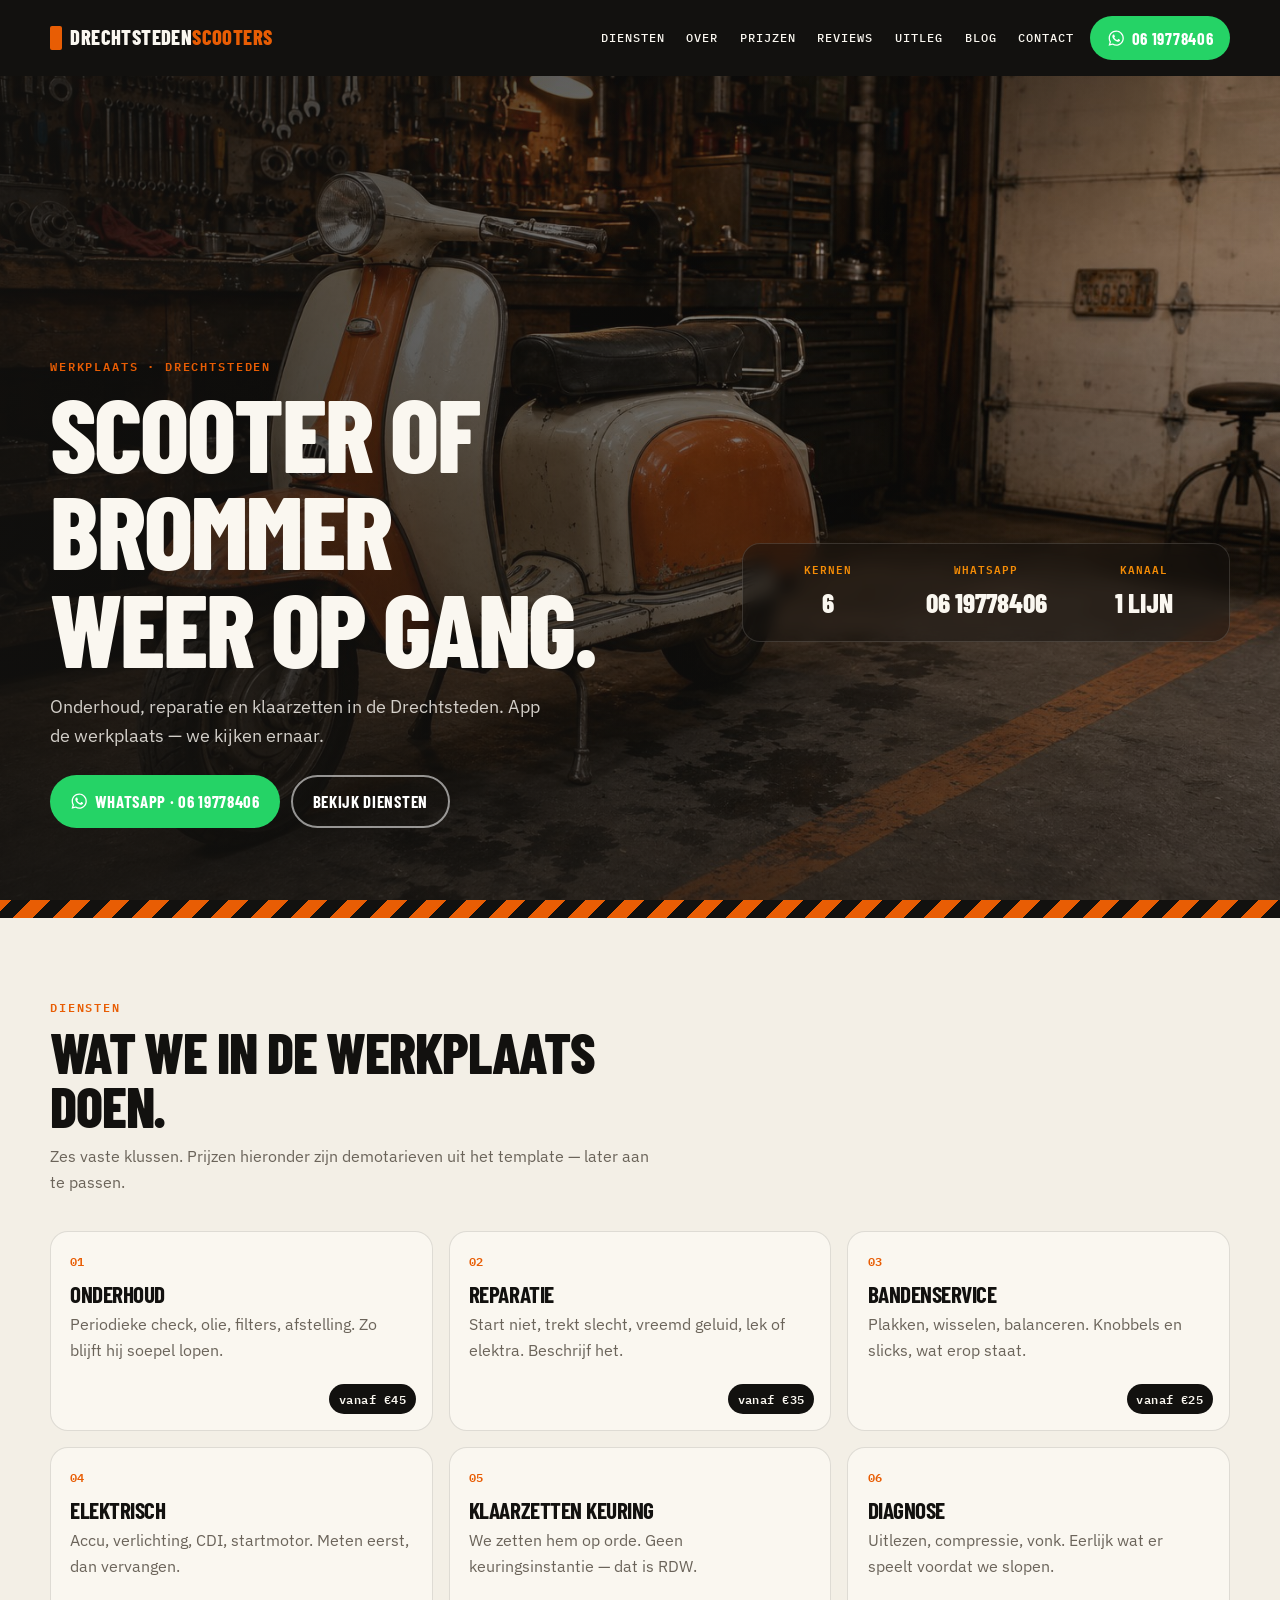
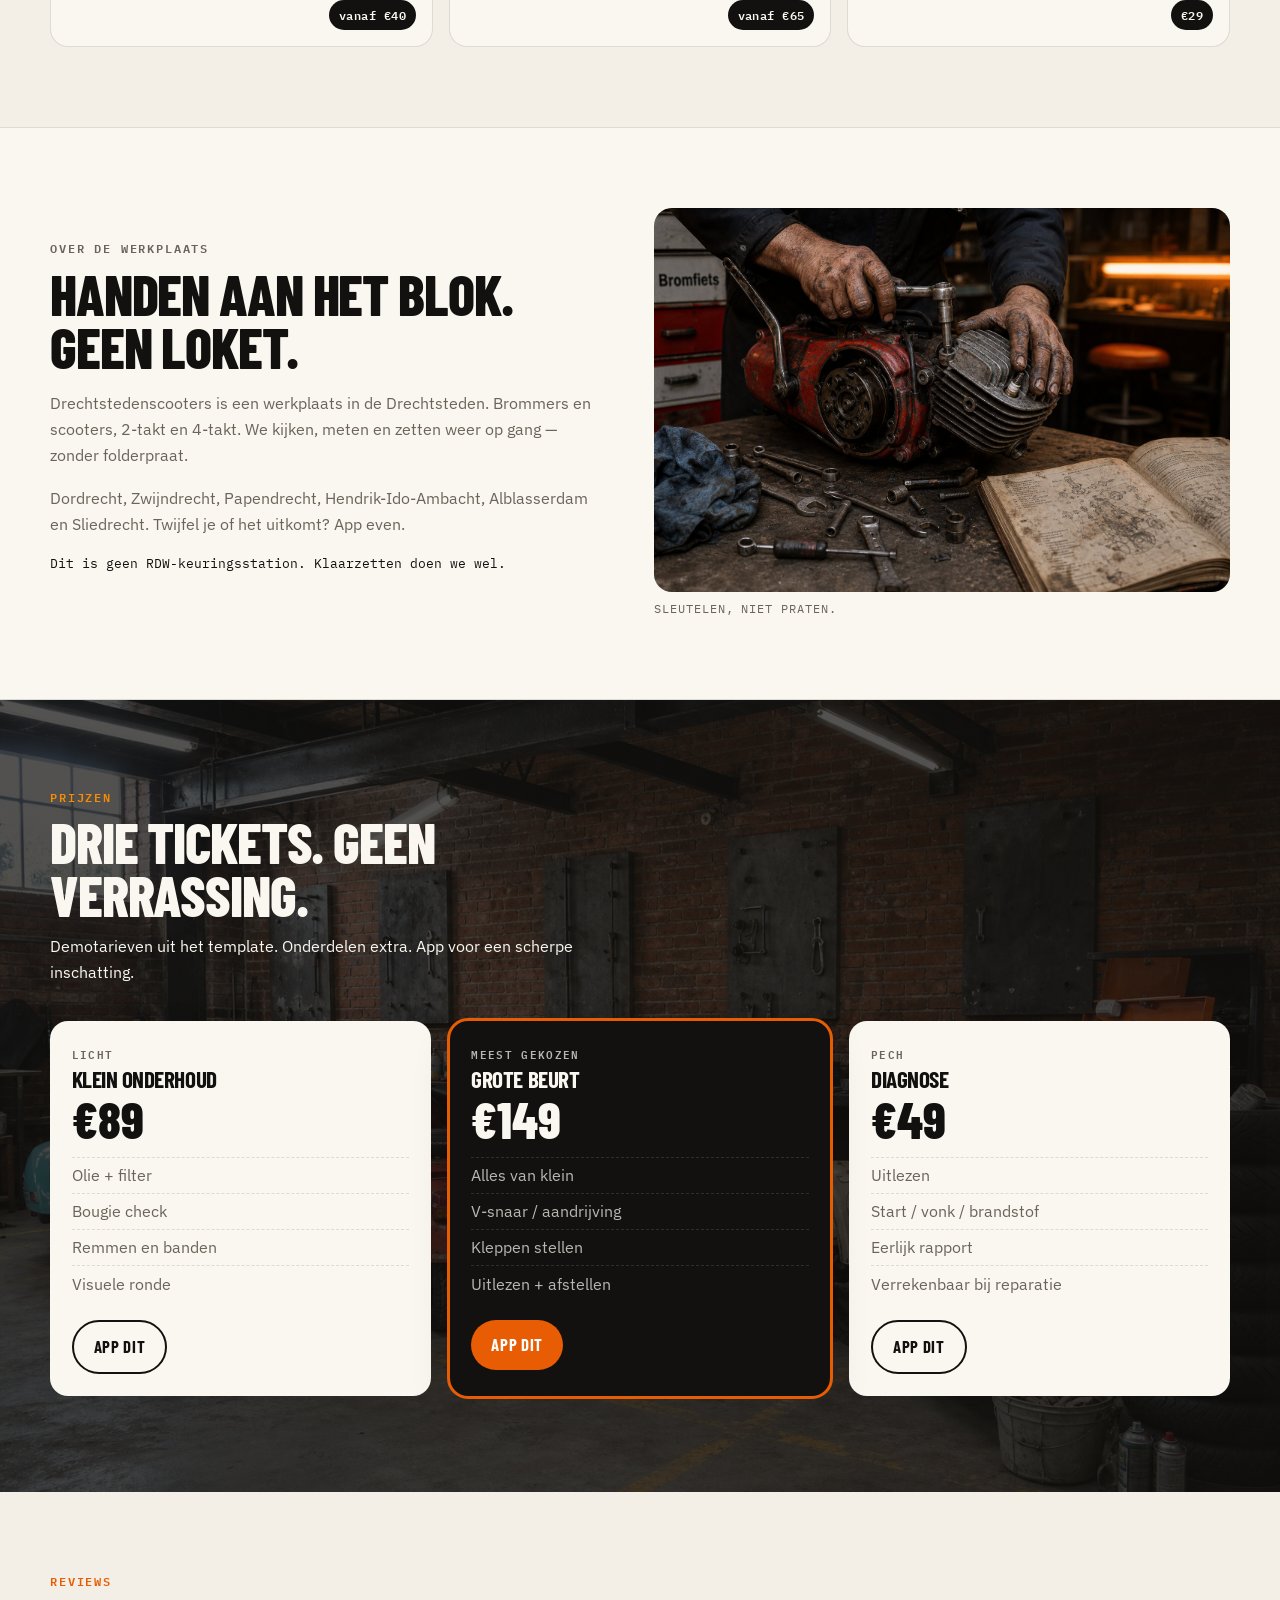
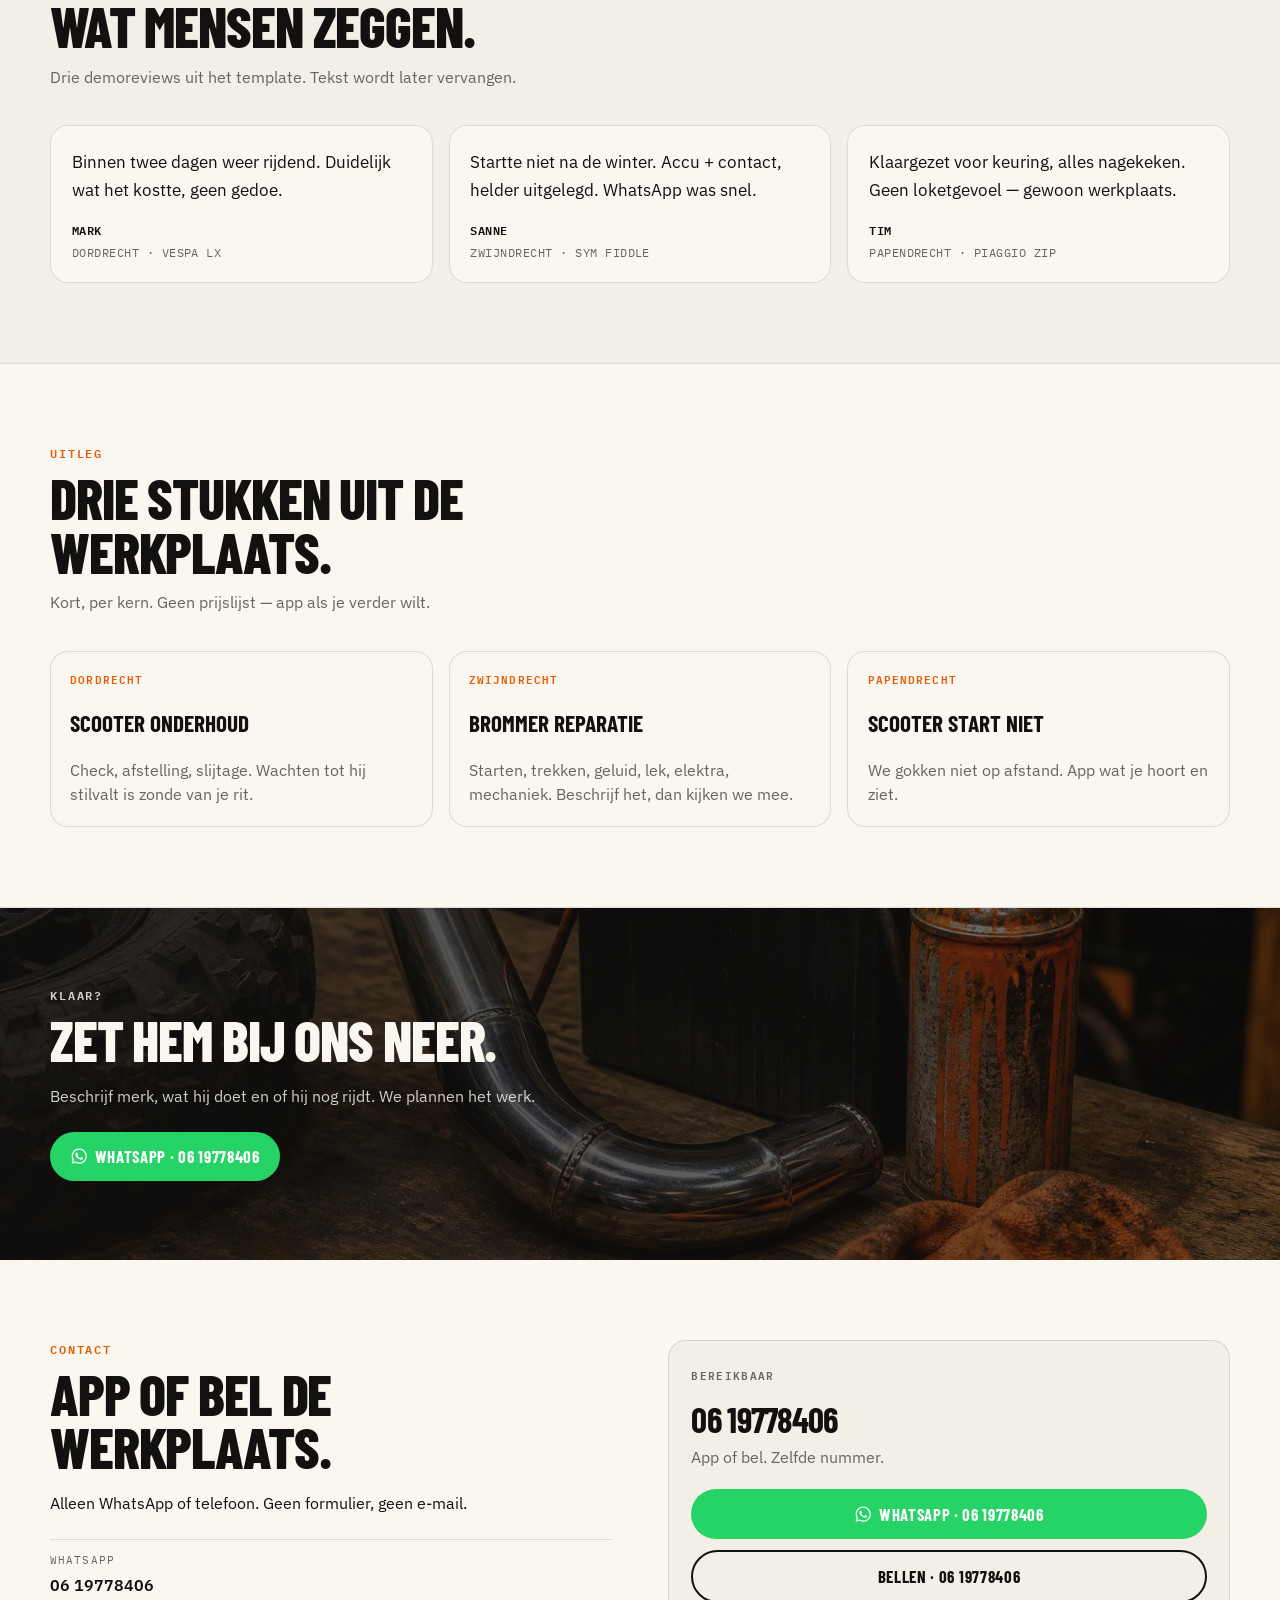
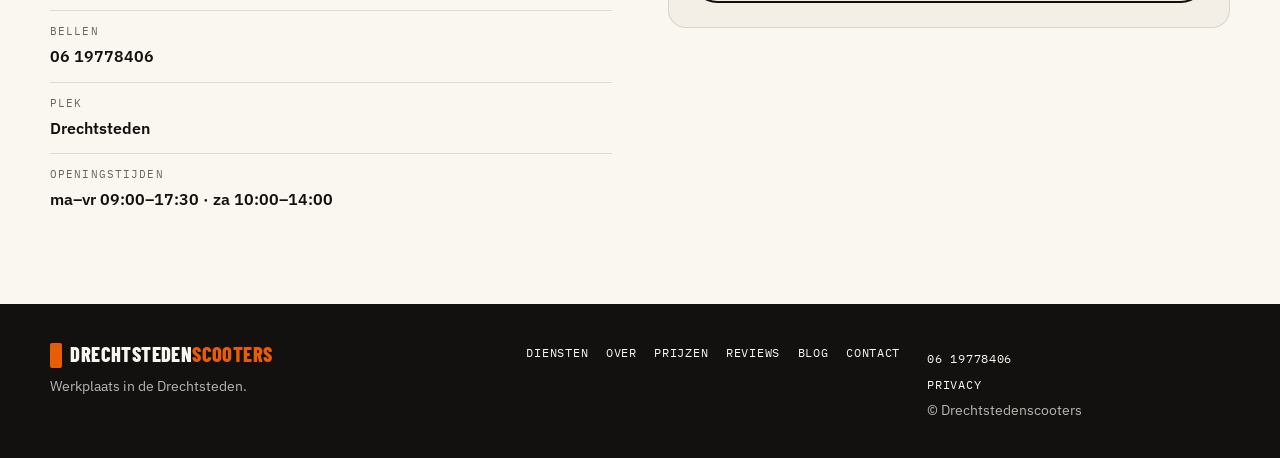
==== commit af132a26: "Add hero stats, blog ItemList, and three-article homepage section Straight 3-column hero stats. JSON" ====
--- a/index.html
+++ b/index.html
@@ -4,7 +4,7 @@
   <meta charset="utf-8">
   <meta name="viewport" content="width=device-width, initial-scale=1">
   <title>Brommer- en scooterreparatie Drechtsteden | Drechtstedenscooters</title>
-  <meta name="description" content="Onderhoud en reparatie van brommers en scooters in de Drechtsteden: Dordrecht, Zwijndrecht, Papendrecht, Hendrik-Ido-Ambacht, Alblasserdam en Sliedrecht. App de werkplaats via WhatsApp 06 19778406.">
+  <meta name="description" content="Onderhoud en reparatie van brommers en scooters in de Drechtsteden. App de werkplaats via WhatsApp: 06 19778406.">
   <meta name="robots" content="index, follow">
   <meta name="theme-color" content="#12110f">
   <link rel="canonical" href="https://www.drechtstedenscooters.nl/">
@@ -12,7 +12,7 @@
   <link rel="icon" href="favicon.ico" sizes="32x32">
   <link rel="apple-touch-icon" href="apple-touch-icon.png">
   <meta property="og:title" content="Brommer- en scooterreparatie Drechtsteden | Drechtstedenscooters">
-  <meta property="og:description" content="Onderhoud en reparatie van brommers en scooters in de Drechtsteden. App de werkplaats via WhatsApp 06 19778406.">
+  <meta property="og:description" content="Onderhoud en reparatie van brommers en scooters in de Drechtsteden. App de werkplaats via WhatsApp.">
   <meta property="og:locale" content="nl_NL">
   <meta property="og:type" content="website">
   <meta property="og:url" content="https://www.drechtstedenscooters.nl/">
@@ -55,31 +55,26 @@
         }
       },
       {
-        "@type": "FAQPage",
-        "mainEntity": [
+        "@type": "ItemList",
+        "name": "Scooter- en brommeruitleg Drechtsteden",
+        "itemListElement": [
           {
-            "@type": "Question",
-            "name": "Heeft een brommer of scooter APK-plicht?",
-            "acceptedAnswer": {
-              "@type": "Answer",
-              "text": "Nee. Volgens de RDW hebben brommer en scooter geen APK-plicht, wel verzekeringsplicht. Bron: https://www.rdw.nl/apk/over-de-apk"
-            }
+            "@type": "ListItem",
+            "position": 1,
+            "name": "Scooter onderhoud in Dordrecht",
+            "url": "https://www.drechtstedenscooters.nl/blog/scooter-onderhoud-dordrecht.html"
           },
           {
-            "@type": "Question",
-            "name": "Doen jullie de officiële keuring?",
-            "acceptedAnswer": {
-              "@type": "Answer",
-              "text": "Nee. Drechtstedenscooters is geen keuringsinstantie. Wij kunnen klaarzetten. De keuring zelf is RDW."
-            }
+            "@type": "ListItem",
+            "position": 2,
+            "name": "Brommer reparatie in Zwijndrecht",
+            "url": "https://www.drechtstedenscooters.nl/blog/brommer-reparatie-zwijndrecht.html"
           },
           {
-            "@type": "Question",
-            "name": "Hoe bereik ik de werkplaats?",
-            "acceptedAnswer": {
-              "@type": "Answer",
-              "text": "Alleen WhatsApp: 06 19778406 (+31619778406)."
-            }
+            "@type": "ListItem",
+            "position": 3,
+            "name": "Scooter start niet in Papendrecht",
+            "url": "https://www.drechtstedenscooters.nl/blog/scooter-start-niet-papendrecht.html"
           }
         ]
       }
@@ -92,16 +87,309 @@
 
   <header class="site-header">
     <div class="wrap header-inner">
-      <a class="brand" href="#home">
-        <svg class="brand-mark" viewBox="0 0 32 32" aria-hidden="true" focusable="false">
-          <circle cx="9.5" cy="21" r="4.2" fill="none" stroke="currentColor" stroke-width="1.8"/>
-          <circle cx="22.5" cy="21" r="4.2" fill="none" stroke="currentColor" stroke-width="1.8"/>
-          <path d="M13.6 21h5M11.2 14.2h7.4l3.2 4.2" fill="none" stroke="currentColor" stroke-width="1.8" stroke-linecap="round" stroke-linejoin="round"/>
-          <circle cx="18.4" cy="12.4" r="1.35" fill="currentColor"/>
-        </svg>
-        <span class="brand-text">Drechtsteden<span>scooters</span></span>
+      <a class="logo" href="#top">
+        <span class="logo-mark" aria-hidden="true"></span>
+        <span class="logo-text">Drechtsteden<span>scooters</span></span>
       </a>
       <nav id="hoofdmenu" class="nav" aria-label="Hoofdnavigatie">
+        <a href="#diensten">Diensten</a>
+        <a href="#over">Over</a>
+        <a href="#prijzen">Prijzen</a>
+        <a href="#reviews">Reviews</a>
+        <a href="#lees">Uitleg</a>
+        <a href="blog/">Blog</a>
+        <a href="#contact">Contact</a>
+      </nav>
+      <a class="btn btn-wa header-cta" href="https://wa.me/31619778406?text=Hoi%2C%20ik%20heb%20een%20vraag%20over%20mijn%20scooter" rel="noopener noreferrer" aria-label="WhatsApp 06 19778406">
+        <svg class="wa-icon" viewBox="0 0 24 24" aria-hidden="true" focusable="false"><path fill="currentColor" d="M19.05 4.91A9.82 9.82 0 0 0 12.04 2C6.58 2 2.13 6.45 2.13 11.91c0 1.75.46 3.45 1.32 4.95L2 22l5.25-1.38a9.87 9.87 0 0 0 4.79 1.22h.01c5.46 0 9.91-4.45 9.91-9.91 0-2.65-1.03-5.14-2.91-7.02m-7.01 15.24h-.01a8.2 8.2 0 0 1-4.18-1.15l-.3-.18-3.12.82.83-3.04-.2-.31a8.18 8.18 0 0 1-1.26-4.38c0-4.54 3.7-8.24 8.25-8.24 2.2 0 4.27.86 5.82 2.42a8.18 8.18 0 0 1 2.41 5.83c.01 4.54-3.7 8.23-8.24 8.23m4.52-6.16c-.25-.12-1.47-.72-1.7-.81-.23-.08-.39-.12-.56.12-.17.25-.64.81-.79.97-.15.17-.29.19-.54.06-.25-.12-1.05-.39-2-1.23-.74-.66-1.24-1.47-1.38-1.72-.15-.25-.02-.38.11-.51.11-.11.25-.29.37-.43.12-.15.17-.25.25-.41.08-.17.04-.31-.02-.43-.06-.12-.56-1.34-.76-1.84-.2-.48-.4-.42-.56-.42h-.48c-.17 0-.43.06-.66.31-.23.25-.87.85-.87 2.07s.89 2.4 1.01 2.56c.12.17 1.75 2.67 4.23 3.74.59.26 1.05.41 1.41.52.59.19 1.13.16 1.56.1.48-.07 1.47-.6 1.67-1.18.21-.58.21-1.07.15-1.18-.06-.1-.23-.17-.48-.29"/></svg>
+        06 19778406
+      </a>
+      <button class="nav-toggle" type="button" aria-expanded="false" aria-controls="hoofdmenu" aria-label="Menu">
+        <span></span>
+      </button>
+    </div>
+  </header>
+
+  <main id="inhoud">
+    <section id="top" class="hero">
+      <div class="hero-bg" style="background-image:url('assets/hero.jpg')" role="img" aria-label="Crème-oranje vintage scooter in de werkplaats"></div>
+      <div class="hero-scrim"></div>
+      <div class="wrap hero-grid">
+        <div class="hero-copy">
+          <p class="eyebrow reveal">Werkplaats · Drechtsteden</p>
+          <h1 class="reveal">Scooter of brommer<br>weer op gang.</h1>
+          <p class="lede reveal">Onderhoud, reparatie en klaarzetten in de Drechtsteden. App de werkplaats — we kijken ernaar.</p>
+          <p class="hero-actions reveal">
+            <a class="btn btn-wa" href="https://wa.me/31619778406?text=Hoi%2C%20ik%20heb%20een%20vraag%20over%20mijn%20scooter" rel="noopener noreferrer">
+              <svg class="wa-icon" viewBox="0 0 24 24" aria-hidden="true" focusable="false"><path fill="currentColor" d="M19.05 4.91A9.82 9.82 0 0 0 12.04 2C6.58 2 2.13 6.45 2.13 11.91c0 1.75.46 3.45 1.32 4.95L2 22l5.25-1.38a9.87 9.87 0 0 0 4.79 1.22h.01c5.46 0 9.91-4.45 9.91-9.91 0-2.65-1.03-5.14-2.91-7.02m-7.01 15.24h-.01a8.2 8.2 0 0 1-4.18-1.15l-.3-.18-3.12.82.83-3.04-.2-.31a8.18 8.18 0 0 1-1.26-4.38c0-4.54 3.7-8.24 8.25-8.24 2.2 0 4.27.86 5.82 2.42a8.18 8.18 0 0 1 2.41 5.83c.01 4.54-3.7 8.23-8.24 8.23m4.52-6.16c-.25-.12-1.47-.72-1.7-.81-.23-.08-.39-.12-.56.12-.17.25-.64.81-.79.97-.15.17-.29.19-.54.06-.25-.12-1.05-.39-2-1.23-.74-.66-1.24-1.47-1.38-1.72-.15-.25-.02-.38.11-.51.11-.11.25-.29.37-.43.12-.15.17-.25.25-.41.08-.17.04-.31-.02-.43-.06-.12-.56-1.34-.76-1.84-.2-.48-.4-.42-.56-.42h-.48c-.17 0-.43.06-.66.31-.23.25-.87.85-.87 2.07s.89 2.4 1.01 2.56c.12.17 1.75 2.67 4.23 3.74.59.26 1.05.41 1.41.52.59.19 1.13.16 1.56.1.48-.07 1.47-.6 1.67-1.18.21-.58.21-1.07.15-1.18-.06-.1-.23-.17-.48-.29"/></svg>
+              WhatsApp · 06 19778406
+            </a>
+            <a class="btn btn-ghost" href="#diensten">Bekijk diensten</a>
+          </p>
+        </div>
+        <dl class="hero-stats reveal">
+          <div>
+            <dt>Kernen</dt>
+            <dd>6</dd>
+          </div>
+          <div>
+            <dt>WhatsApp</dt>
+            <dd>06 19778406</dd>
+          </div>
+          <div>
+            <dt>Kanaal</dt>
+            <dd>1 lijn</dd>
+          </div>
+        </dl>
+      </div>
+    </section>
+    <div class="hazard" aria-hidden="true"></div>
+
+    <section id="diensten" class="section">
+      <div class="wrap">
+        <div class="section-head reveal">
+          <p class="eyebrow">Diensten</p>
+          <h2>Wat we in de werkplaats doen.</h2>
+          <p class="section-intro">Zes vaste klussen. Prijzen hieronder zijn demotarieven uit het template — later aan te passen.</p>
+        </div>
+        <ol class="services">
+          <li class="service reveal">
+            <span class="service-num">01</span>
+            <h3>Onderhoud</h3>
+            <p>Periodieke check, olie, filters, afstelling. Zo blijft hij soepel lopen.</p>
+            <span class="price-tag">vanaf €45</span>
+          </li>
+          <li class="service reveal">
+            <span class="service-num">02</span>
+            <h3>Reparatie</h3>
+            <p>Start niet, trekt slecht, vreemd geluid, lek of elektra. Beschrijf het.</p>
+            <span class="price-tag">vanaf €35</span>
+          </li>
+          <li class="service reveal">
+            <span class="service-num">03</span>
+            <h3>Bandenservice</h3>
+            <p>Plakken, wisselen, balanceren. Knobbels en slicks, wat erop staat.</p>
+            <span class="price-tag">vanaf €25</span>
+          </li>
+          <li class="service reveal">
+            <span class="service-num">04</span>
+            <h3>Elektrisch</h3>
+            <p>Accu, verlichting, CDI, startmotor. Meten eerst, dan vervangen.</p>
+            <span class="price-tag">vanaf €40</span>
+          </li>
+          <li class="service reveal">
+            <span class="service-num">05</span>
+            <h3>Klaarzetten keuring</h3>
+            <p>We zetten hem op orde. Geen keuringsinstantie — dat is RDW.</p>
+            <span class="price-tag">vanaf €65</span>
+          </li>
+          <li class="service reveal">
+            <span class="service-num">06</span>
+            <h3>Diagnose</h3>
+            <p>Uitlezen, compressie, vonk. Eerlijk wat er speelt voordat we slopen.</p>
+            <span class="price-tag">€29</span>
+          </li>
+        </ol>
+      </div>
+    </section>
+
+    <section id="over" class="section section-about">
+      <div class="wrap about-grid">
+        <div class="about-copy reveal">
+          <p class="eyebrow">Over de werkplaats</p>
+          <h2>Handen aan het blok. Geen loket.</h2>
+          <p>Drechtstedenscooters is een werkplaats in de Drechtsteden. Brommers en scooters, 2-takt en 4-takt. We kijken, meten en zetten weer op gang — zonder folderpraat.</p>
+          <p>Dordrecht, Zwijndrecht, Papendrecht, Hendrik-Ido-Ambacht, Alblasserdam en Sliedrecht. Twijfel je of het uitkomt? App even.</p>
+          <p class="about-note">Dit is geen RDW-keuringsstation. Klaarzetten doen we wel.</p>
+        </div>
+        <figure class="about-figure reveal">
+          <img src="assets/bench.jpg" alt="Handen met een steeksleutel aan een open scooterblok op de werkbank" width="1536" height="1024">
+          <figcaption>Sleutelen, niet praten.</figcaption>
+        </figure>
+      </div>
+    </section>
+
+    <section id="prijzen" class="section section-prices">
+      <div class="prices-bg" style="background-image:url('assets/workshop.jpg')" aria-hidden="true"></div>
+      <div class="prices-scrim" aria-hidden="true"></div>
+      <div class="wrap">
+        <div class="section-head section-head-light reveal">
+          <p class="eyebrow">Prijzen</p>
+          <h2>Drie tickets. Geen verrassing.</h2>
+          <p class="section-intro">Demotarieven uit het template. Onderdelen extra. App voor een scherpe inschatting.</p>
+        </div>
+        <div class="tickets">
+          <article class="ticket reveal">
+            <p class="ticket-kicker">Licht</p>
+            <h3>Klein onderhoud</h3>
+            <p class="ticket-price">€89</p>
+            <ul>
+              <li>Olie + filter</li>
+              <li>Bougie check</li>
+              <li>Remmen en banden</li>
+              <li>Visuele ronde</li>
+            </ul>
+            <a class="btn btn-ghost-ink" href="https://wa.me/31619778406?text=Hoi%2C%20klein%20onderhoud" rel="noopener noreferrer">App dit</a>
+          </article>
+          <article class="ticket ticket-featured reveal">
+            <p class="ticket-kicker">Meest gekozen</p>
+            <h3>Grote beurt</h3>
+            <p class="ticket-price">€149</p>
+            <ul>
+              <li>Alles van klein</li>
+              <li>V-snaar / aandrijving</li>
+              <li>Kleppen stellen</li>
+              <li>Uitlezen + afstellen</li>
+            </ul>
+            <a class="btn btn-pill" href="https://wa.me/31619778406?text=Hoi%2C%20grote%20beurt" rel="noopener noreferrer">App dit</a>
+          </article>
+          <article class="ticket reveal">
+            <p class="ticket-kicker">Pech</p>
+            <h3>Diagnose</h3>
+            <p class="ticket-price">€49</p>
+            <ul>
+              <li>Uitlezen</li>
+              <li>Start / vonk / brandstof</li>
+              <li>Eerlijk rapport</li>
+              <li>Verrekenbaar bij reparatie</li>
+            </ul>
+            <a class="btn btn-ghost-ink" href="https://wa.me/31619778406?text=Hoi%2C%20diagnose" rel="noopener noreferrer">App dit</a>
+          </article>
+        </div>
+      </div>
+    </section>
+
+    <section id="reviews" class="section">
+      <div class="wrap">
+        <div class="section-head reveal">
+          <p class="eyebrow">Reviews</p>
+          <h2>Wat mensen zeggen.</h2>
+          <p class="section-intro">Drie demoreviews uit het template. Tekst wordt later vervangen.</p>
+        </div>
+        <div class="reviews">
+          <blockquote class="review reveal">
+            <p>Binnen twee dagen weer rijdend. Duidelijk wat het kostte, geen gedoe.</p>
+            <footer>
+              <strong>Mark</strong>
+              <span>Dordrecht · Vespa LX</span>
+            </footer>
+          </blockquote>
+          <blockquote class="review reveal">
+            <p>Startte niet na de winter. Accu + contact, helder uitgelegd. WhatsApp was snel.</p>
+            <footer>
+              <strong>Sanne</strong>
+              <span>Zwijndrecht · SYM Fiddle</span>
+            </footer>
+          </blockquote>
+          <blockquote class="review reveal">
+            <p>Klaargezet voor keuring, alles nagekeken. Geen loketgevoel — gewoon werkplaats.</p>
+            <footer>
+              <strong>Tim</strong>
+              <span>Papendrecht · Piaggio Zip</span>
+            </footer>
+          </blockquote>
+        </div>
+      </div>
+    </section>
+
+    <section id="lees" class="section section-about">
+      <div class="wrap">
+        <div class="section-head reveal">
+          <p class="eyebrow">Uitleg</p>
+          <h2>Drie stukken uit de werkplaats.</h2>
+          <p class="section-intro">Kort, per kern. Geen prijslijst — app als je verder wilt.</p>
+        </div>
+        <ul class="post-list">
+          <li class="reveal">
+            <a class="post-card" href="blog/scooter-onderhoud-dordrecht.html">
+              <span class="post-kicker">Dordrecht</span>
+              <strong>Scooter onderhoud</strong>
+              <span>Check, afstelling, slijtage. Wachten tot hij stilvalt is zonde van je rit.</span>
+            </a>
+          </li>
+          <li class="reveal">
+            <a class="post-card" href="blog/brommer-reparatie-zwijndrecht.html">
+              <span class="post-kicker">Zwijndrecht</span>
+              <strong>Brommer reparatie</strong>
+              <span>Starten, trekken, geluid, lek, elektra, mechaniek. Beschrijf het, dan kijken we mee.</span>
+            </a>
+          </li>
+          <li class="reveal">
+            <a class="post-card" href="blog/scooter-start-niet-papendrecht.html">
+              <span class="post-kicker">Papendrecht</span>
+              <strong>Scooter start niet</strong>
+              <span>We gokken niet op afstand. App wat je hoort en ziet.</span>
+            </a>
+          </li>
+        </ul>
+      </div>
+    </section>
+
+    <section class="cta" aria-labelledby="cta-title">
+      <div class="cta-bg" style="background-image:url('assets/parts.jpg')" aria-hidden="true"></div>
+      <div class="cta-scrim" aria-hidden="true"></div>
+      <div class="wrap cta-inner reveal">
+        <p class="eyebrow">Klaar?</p>
+        <h2 id="cta-title">Zet hem bij ons neer.</h2>
+        <p>Beschrijf merk, wat hij doet en of hij nog rijdt. We plannen het werk.</p>
+        <a class="btn btn-wa" href="https://wa.me/31619778406?text=Hoi%2C%20ik%20heb%20een%20vraag%20over%20mijn%20scooter" rel="noopener noreferrer">
+          <svg class="wa-icon" viewBox="0 0 24 24" aria-hidden="true" focusable="false"><path fill="currentColor" d="M19.05 4.91A9.82 9.82 0 0 0 12.04 2C6.58 2 2.13 6.45 2.13 11.91c0 1.75.46 3.45 1.32 4.95L2 22l5.25-1.38a9.87 9.87 0 0 0 4.79 1.22h.01c5.46 0 9.91-4.45 9.91-9.91 0-2.65-1.03-5.14-2.91-7.02m-7.01 15.24h-.01a8.2 8.2 0 0 1-4.18-1.15l-.3-.18-3.12.82.83-3.04-.2-.31a8.18 8.18 0 0 1-1.26-4.38c0-4.54 3.7-8.24 8.25-8.24 2.2 0 4.27.86 5.82 2.42a8.18 8.18 0 0 1 2.41 5.83c.01 4.54-3.7 8.23-8.24 8.23m4.52-6.16c-.25-.12-1.47-.72-1.7-.81-.23-.08-.39-.12-.56.12-.17.25-.64.81-.79.97-.15.17-.29.19-.54.06-.25-.12-1.05-.39-2-1.23-.74-.66-1.24-1.47-1.38-1.72-.15-.25-.02-.38.11-.51.11-.11.25-.29.37-.43.12-.15.17-.25.25-.41.08-.17.04-.31-.02-.43-.06-.12-.56-1.34-.76-1.84-.2-.48-.4-.42-.56-.42h-.48c-.17 0-.43.06-.66.31-.23.25-.87.85-.87 2.07s.89 2.4 1.01 2.56c.12.17 1.75 2.67 4.23 3.74.59.26 1.05.41 1.41.52.59.19 1.13.16 1.56.1.48-.07 1.47-.6 1.67-1.18.21-.58.21-1.07.15-1.18-.06-.1-.23-.17-.48-.29"/></svg>
+          WhatsApp · 06 19778406
+        </a>
+      </div>
+    </section>
+
+    <section id="contact" class="section section-contact">
+      <div class="wrap contact-grid">
+        <div class="contact-copy reveal">
+          <p class="eyebrow">Contact</p>
+          <h2>App of bel de werkplaats.</h2>
+          <p>Alleen WhatsApp of telefoon. Geen formulier, geen e-mail.</p>
+          <ul class="contact-facts">
+            <li>
+              <span>WhatsApp</span>
+              <a href="https://wa.me/31619778406?text=Hoi%2C%20ik%20heb%20een%20vraag%20over%20mijn%20scooter" rel="noopener noreferrer">06 19778406</a>
+            </li>
+            <li>
+              <span>Bellen</span>
+              <a href="tel:+31619778406">06 19778406</a>
+            </li>
+            <li>
+              <span>Plek</span>
+              <strong>Drechtsteden</strong>
+            </li>
+            <li>
+              <span>Openingstijden</span>
+              <strong>ma–vr 09:00–17:30 · za 10:00–14:00</strong>
+            </li>
+          </ul>
+        </div>
+        <div class="contact-card reveal">
+          <p class="ticket-kicker">Bereikbaar</p>
+          <h3>06 19778406</h3>
+          <p>App of bel. Zelfde nummer.</p>
+          <div class="contact-actions">
+            <a class="btn btn-wa" href="https://wa.me/31619778406?text=Hoi%2C%20ik%20heb%20een%20vraag%20over%20mijn%20scooter" rel="noopener noreferrer">
+              <svg class="wa-icon" viewBox="0 0 24 24" aria-hidden="true" focusable="false"><path fill="currentColor" d="M19.05 4.91A9.82 9.82 0 0 0 12.04 2C6.58 2 2.13 6.45 2.13 11.91c0 1.75.46 3.45 1.32 4.95L2 22l5.25-1.38a9.87 9.87 0 0 0 4.79 1.22h.01c5.46 0 9.91-4.45 9.91-9.91 0-2.65-1.03-5.14-2.91-7.02m-7.01 15.24h-.01a8.2 8.2 0 0 1-4.18-1.15l-.3-.18-3.12.82.83-3.04-.2-.31a8.18 8.18 0 0 1-1.26-4.38c0-4.54 3.7-8.24 8.25-8.24 2.2 0 4.27.86 5.82 2.42a8.18 8.18 0 0 1 2.41 5.83c.01 4.54-3.7 8.23-8.24 8.23m4.52-6.16c-.25-.12-1.47-.72-1.7-.81-.23-.08-.39-.12-.56.12-.17.25-.64.81-.79.97-.15.17-.29.19-.54.06-.25-.12-1.05-.39-2-1.23-.74-.66-1.24-1.47-1.38-1.72-.15-.25-.02-.38.11-.51.11-.11.25-.29.37-.43.12-.15.17-.25.25-.41.08-.17.04-.31-.02-.43-.06-.12-.56-1.34-.76-1.84-.2-.48-.4-.42-.56-.42h-.48c-.17 0-.43.06-.66.31-.23.25-.87.85-.87 2.07s.89 2.4 1.01 2.56c.12.17 1.75 2.67 4.23 3.74.59.26 1.05.41 1.41.52.59.19 1.13.16 1.56.1.48-.07 1.47-.6 1.67-1.18.21-.58.21-1.07.15-1.18-.06-.1-.23-.17-.48-.29"/></svg>
+              WhatsApp · 06 19778406
+            </a>
+            <a class="btn btn-ghost-ink" href="tel:+31619778406">Bellen · 06 19778406</a>
+          </div>
+        </div>
+      </div>
+    </section>
+  </main>
+
+  <footer class="site-footer">
+    <div class="wrap footer-grid">
+      <div>
+        <p class="logo footer-logo">
+          <span class="logo-mark" aria-hidden="true"></span>
+          <span class="logo-text">Drechtsteden<span>scooters</span></span>
+        </p>
+        <p class="footer-tag">Werkplaats in de Drechtsteden.</p>
+      </div>
+      <nav aria-label="Footer">
         <a href="#diensten">Diensten</a>
         <a href="#over">Over</a>
         <a href="#prijzen">Prijzen</a>
@@ -109,313 +397,11 @@
         <a href="blog/">Blog</a>
         <a href="#contact">Contact</a>
       </nav>
-      <a class="header-wa" href="https://wa.me/31619778406?text=Hoi%2C%20ik%20heb%20een%20vraag%20over%20mijn%20scooter" rel="noopener noreferrer" aria-label="WhatsApp 06 19778406">
-        <span class="wa-long">WhatsApp 06 19778406</span>
-        <span class="wa-short">App</span>
-      </a>
-      <button class="nav-toggle" type="button" aria-expanded="false" aria-controls="hoofdmenu">
-        <span class="nav-toggle-bars" aria-hidden="true"></span>
-        <span class="visually-hidden">Menu</span>
-      </button>
-    </div>
-  </header>
-
-  <main id="inhoud">
-    <section id="home" class="hero">
-      <img
-        class="hero-photo"
-        src="assets/hero.jpg"
-        alt="Crème-oranje vintage scooter in een warme werkplaats"
-        width="1536"
-        height="1024"
-        fetchpriority="high"
-      >
-      <div class="hero-scrim" aria-hidden="true"></div>
-      <div class="wrap hero-copy">
-        <p class="kicker">Werkplaats · Drechtsteden</p>
-        <h1>Scooter of brommer<br>weer op de weg.</h1>
-        <p class="lede">
-          Diagnose, onderhoud en reparatie in Dordrecht, Zwijndrecht,
-          Papendrecht, Hendrik-Ido-Ambacht, Alblasserdam en Sliedrecht.
-          App de werkplaats — we kijken ernaar.
-        </p>
-        <p class="hero-actions">
-          <a class="btn btn-pill"
-             href="https://wa.me/31619778406?text=Hoi%2C%20ik%20heb%20een%20vraag%20over%20mijn%20scooter"
-             rel="noopener noreferrer">WhatsApp 06 19778406</a>
-          <a class="btn btn-ghost" href="#diensten">Bekijk diensten</a>
-        </p>
-      </div>
-    </section>
-    <div class="hazard" aria-hidden="true"></div>
-
-    <section id="diensten" class="section section-services">
-      <div class="wrap">
-        <div class="section-head reveal">
-          <p class="kicker">Diensten</p>
-          <h2>Zes klussen. Eén werkbank.</h2>
-          <p class="section-intro">
-            Nummer, klus, prijs. Wat er precies nodig is, zie je pas als hij bij ons staat.
-            App merk, klacht en of hij nog rijdt.
-          </p>
-        </div>
-        <ol class="service-list">
-          <li class="service-row reveal">
-            <span class="service-num" aria-hidden="true">01</span>
-            <div class="service-body">
-              <h3>Diagnose</h3>
-              <p>Kijken voor we schroeven. Wat hoor je, wat trekt niet, waar lekt het.</p>
-            </div>
-            <span class="price-tag">€45</span>
-          </li>
-          <li class="service-row reveal">
-            <span class="service-num" aria-hidden="true">02</span>
-            <div class="service-body">
-              <h3>Check &amp; afstelling</h3>
-              <p>Korte check: banden, remmen, verlichting, speling. Zodat je weet waar je aan toe bent.</p>
-            </div>
-            <span class="price-tag">€45</span>
-          </li>
-          <li class="service-row reveal">
-            <span class="service-num" aria-hidden="true">03</span>
-            <div class="service-body">
-              <h3>Onderhoudsbeurt</h3>
-              <p>Periodiek onderhoud. Slijtage benoemen, afstellen, vloeistoffen waar dat hoort.</p>
-            </div>
-            <span class="price-tag">€120</span>
-          </li>
-          <li class="service-row reveal">
-            <span class="service-num" aria-hidden="true">04</span>
-            <div class="service-body">
-              <h3><a href="blog/brommer-reparatie-zwijndrecht.html">Reparatie</a></h3>
-              <p>Start niet, trekt slecht, geluid, lek, mechaniek. Beschrijf het — dan plannen we de klus.</p>
-            </div>
-            <span class="price-tag">Op maat</span>
-          </li>
-          <li class="service-row reveal">
-            <span class="service-num" aria-hidden="true">05</span>
-            <div class="service-body">
-              <h3><a href="blog/scooter-start-niet-papendrecht.html">Start &amp; elektra</a></h3>
-              <p>Accu, ontsteking, lampen, startproblemen. Eerst meten, dan vervangen.</p>
-            </div>
-            <span class="price-tag">Op maat</span>
-          </li>
-          <li class="service-row reveal">
-            <span class="service-num" aria-hidden="true">06</span>
-            <div class="service-body">
-              <h3><a href="blog/scooter-klaarzetten-keuring-drechtsteden.html">Klaarzetten keuring</a></h3>
-              <p>We zetten klaar. Geen keuringsinstantie, geen stempel. De keuring is RDW.</p>
-            </div>
-            <span class="price-tag">Op maat</span>
-          </li>
-        </ol>
-      </div>
-    </section>
-
-    <section id="over" class="section section-about">
-      <div class="wrap about-grid">
-        <figure class="about-figure reveal">
-          <img
-            src="assets/bench.jpg"
-            alt="Handen met vet en een steeksleutel op een scooterblok"
-            width="1536"
-            height="1024"
-          >
-        </figure>
-        <div class="about-copy reveal">
-          <p class="kicker">Over</p>
-          <h2>Een werkplaats, geen loket.</h2>
-          <p>
-            Drechtstedenscooters is werkplaatswerk voor scooter en brommer.
-            Geen toonbank, geen wachtrij op deze site. Je app’t, wij kijken.
-          </p>
-          <p>
-            Werkgebied is de Drechtsteden: Dordrecht, Zwijndrecht, Papendrecht,
-            Hendrik-Ido-Ambacht, Alblasserdam en Sliedrecht. Twijfel of het uitkomt? App even.
-          </p>
-          <ul class="checks">
-            <li>Eerst kijken, dan schroeven</li>
-            <li>WhatsApp: 06 19778406</li>
-            <li>Geen APK-plicht op brommer of scooter <a href="https://www.rdw.nl/apk/over-de-apk" rel="noopener noreferrer">(RDW)</a></li>
-            <li>Klaarzetten is geen officiële keuring</li>
-          </ul>
-        </div>
-      </div>
-    </section>
-
-    <section id="prijzen" class="section section-pricing">
-      <div class="pricing-bg" aria-hidden="true"></div>
-      <div class="wrap">
-        <div class="section-head section-head-light reveal">
-          <p class="kicker">Prijzen</p>
-          <h2>Drie tickets. Geen verrassing later.</h2>
-          <p class="section-intro">
-            Richtprijzen. App 06 19778406 voor wat jouw scooter kost.
-          </p>
-        </div>
-        <div class="tickets">
-          <article class="ticket reveal">
-            <p class="ticket-kicker">Instap</p>
-            <h3>Diagnose</h3>
-            <p class="ticket-price">€45</p>
-            <ul>
-              <li>Luisteren en kijken</li>
-              <li>Eerste inschatting</li>
-              <li>Plan voor de klus</li>
-            </ul>
-            <a class="btn btn-pill" href="https://wa.me/31619778406?text=Hoi%2C%20ik%20heb%20een%20vraag%20over%20diagnose" rel="noopener noreferrer">App diagnose</a>
-          </article>
-          <article class="ticket ticket-featured reveal">
-            <p class="ticket-kicker">Meest gekozen</p>
-            <h3>Onderhoudsbeurt</h3>
-            <p class="ticket-price">€120</p>
-            <ul>
-              <li>Check &amp; afstelling</li>
-              <li>Slijtage benoemen</li>
-              <li>Klaar voor de week</li>
-            </ul>
-            <a class="btn btn-pill" href="https://wa.me/31619778406?text=Hoi%2C%20ik%20heb%20een%20vraag%20over%20onderhoud" rel="noopener noreferrer">App onderhoud</a>
-          </article>
-          <article class="ticket reveal">
-            <p class="ticket-kicker">Reparatie</p>
-            <h3>Op maat</h3>
-            <p class="ticket-price">Op maat</p>
-            <ul>
-              <li>Start, trek, geluid, lek</li>
-              <li>Elektra of mechaniek</li>
-              <li>Prijs ná de diagnose</li>
-            </ul>
-            <a class="btn btn-pill" href="https://wa.me/31619778406?text=Hoi%2C%20ik%20heb%20een%20vraag%20over%20reparatie" rel="noopener noreferrer">App de klus</a>
-          </article>
-        </div>
-      </div>
-    </section>
-
-    <section id="reviews" class="section section-reviews">
-      <div class="wrap">
-        <div class="section-head reveal">
-          <p class="kicker">Reviews</p>
-          <h2>Wat je hoort als het werk klaar is.</h2>
-          <p class="section-intro">
-            Drie stemmen uit de praktijk. Geen Google-sterren, geen telwerk.
-          </p>
-        </div>
-        <div class="stats-panel reveal" aria-label="Werkplaats in het kort">
-          <div>
-            <strong>Drechtsteden</strong>
-            <span>Zes kernen, één werkplaats</span>
-          </div>
-          <div>
-            <strong>WhatsApp</strong>
-            <span>06 19778406</span>
-          </div>
-          <div>
-            <strong>Werkplaats</strong>
-            <span>Eerst kijken, dan schroeven</span>
-          </div>
-        </div>
-        <div class="review-grid">
-          <blockquote class="review-card reveal">
-            <p>Hij liep weer na één beurt. Duidelijk wat er mis was, geen omhaal.</p>
-            <footer>Uit de praktijk</footer>
-          </blockquote>
-          <blockquote class="review-card reveal">
-            <p>Niet het loket-gevoel. Gewoon een werkplaats. App gedaan, plan gekregen.</p>
-            <footer>Uit de praktijk</footer>
-          </blockquote>
-          <blockquote class="review-card reveal">
-            <p>Startte niet. Beschreven wat ik hoorde, scooter neergezet, weer opgehaald.</p>
-            <footer>Uit de praktijk</footer>
-          </blockquote>
-        </div>
-      </div>
-    </section>
-
-    <section class="cta-band" aria-labelledby="cta-heading">
-      <div class="cta-bg" aria-hidden="true"></div>
-      <div class="wrap cta-inner reveal">
-        <p class="kicker">Aan de slag</p>
-        <h2 id="cta-heading">Zet hem bij ons neer.</h2>
-        <p>Merk, klacht, of hij nog rijdt. Dat is genoeg om te beginnen.</p>
-        <a class="btn btn-pill" href="https://wa.me/31619778406?text=Hoi%2C%20ik%20heb%20een%20vraag%20over%20mijn%20scooter" rel="noopener noreferrer">WhatsApp 06 19778406</a>
-      </div>
-    </section>
-
-    <section id="contact" class="section section-contact">
-      <div class="wrap contact-grid">
-        <article class="info-card reveal">
-          <p class="kicker">Contact</p>
-          <h2>App de werkplaats.</h2>
-          <p class="contact-phone">
-            <a href="https://wa.me/31619778406?text=Hoi%2C%20ik%20heb%20een%20vraag%20over%20mijn%20scooter" rel="noopener noreferrer">06 19778406</a>
-          </p>
-          <p>WhatsApp is het kanaal. Geen adres, geen mail op deze site.</p>
-          <p class="contact-area">
-            Drechtsteden: Dordrecht, Zwijndrecht, Papendrecht,
-            Hendrik-Ido-Ambacht, Alblasserdam, Sliedrecht.
-          </p>
-          <table class="hours">
-            <caption>Afspraak</caption>
-            <tbody>
-              <tr>
-                <th scope="row">Ma–vr</th>
-                <td>App voor een afspraak</td>
-              </tr>
-              <tr>
-                <th scope="row">Zaterdag</th>
-                <td>App voor een afspraak</td>
-              </tr>
-              <tr>
-                <th scope="row">Zondag</th>
-                <td>App voor een afspraak</td>
-              </tr>
-            </tbody>
-          </table>
-        </article>
-        <article class="form-card reveal">
-          <h3>Kort opschrijven</h3>
-          <p class="form-lead">Dit formulier stuurt niets weg. We lezen het niet automatisch. Rond het af via WhatsApp.</p>
-          <form id="contact-form" novalidate>
-            <label>
-              Naam
-              <input type="text" name="naam" autocomplete="name" required>
-            </label>
-            <label>
-              Telefoon
-              <input type="tel" name="tel" autocomplete="tel" inputmode="tel">
-            </label>
-            <label>
-              Merk / type
-              <input type="text" name="merk">
-            </label>
-            <label>
-              Wat speelt er?
-              <textarea name="bericht" rows="4" required></textarea>
-            </label>
-            <button class="btn btn-pill" type="submit">Bewaar lokaal</button>
-          </form>
-          <p id="form-success" class="form-success" hidden>
-            Genoteerd in deze browser. Stuur het zelf door via
-            <a href="https://wa.me/31619778406?text=Hoi%2C%20ik%20heb%20een%20vraag%20over%20mijn%20scooter" rel="noopener noreferrer">WhatsApp 06 19778406</a>
-            — daar reageren we.
-          </p>
-        </article>
-      </div>
-    </section>
-  </main>
-
-  <footer class="site-footer">
-    <div class="wrap footer-grid">
-      <p class="footer-brand">Drechtsteden<span>scooters</span></p>
-      <nav class="footer-nav" aria-label="Footer">
-        <a href="#diensten">Diensten</a>
-        <a href="#over">Over</a>
-        <a href="#prijzen">Prijzen</a>
-        <a href="#reviews">Reviews</a>
-        <a href="blog/">Blog</a>
-        <a href="privacy.html">Privacy</a>
-      </nav>
-      <p><a href="https://wa.me/31619778406" rel="noopener noreferrer">06 19778406</a></p>
+      <div class="footer-meta">
+        <p><a href="https://wa.me/31619778406" rel="noopener noreferrer">06 19778406</a></p>
+        <p><a href="privacy.html">Privacy</a></p>
+        <p>© Drechtstedenscooters</p>
+      </div>
     </div>
   </footer>
 
--- a/styles.css
+++ b/styles.css
@@ -1,21 +1,22 @@
-/* Drechtstedenscooters — BromWerks port */
+/* Drechtstedenscooters — workshop homepage */
 
 :root {
   --ink: #12110f;
-  --ink-soft: #2a2722;
   --paper: #f3efe6;
-  --paper-2: #e8e1d4;
   --cream: #faf7f0;
-  --steel: #1b1a18;
-  --muted: #6b645a;
   --accent: #e85d04;
   --accent-2: #f48c06;
-  --accent-ink: #fff7ed;
-  --success: #2f6b3a;
+  --muted: #6b645a;
+  --wa: #25d366;
+  --wa-hover: #1ebe57;
   --radius: 18px;
   --nav-h: 76px;
   --max: 1180px;
-  --focus: #f48c06;
+  --line: rgba(18, 17, 15, 0.12);
+  --shadow: 0 18px 40px rgba(18, 17, 15, 0.12);
+  --font-display: "Barlow Condensed", "Arial Narrow", sans-serif;
+  --font-sans: "IBM Plex Sans", "Segoe UI", sans-serif;
+  --font-mono: "IBM Plex Mono", ui-monospace, monospace;
 }
 
 *,
@@ -27,15 +28,14 @@
 html {
   scroll-behavior: smooth;
   background: var(--paper);
-  overflow-x: clip;
 }
 
 body {
   margin: 0;
-  font-family: "IBM Plex Sans", "Segoe UI", ui-sans-serif, system-ui, sans-serif;
+  font-family: var(--font-sans);
   background: var(--paper);
   color: var(--ink);
-  line-height: 1.65;
+  line-height: 1.6;
   font-size: 1.02rem;
   font-weight: 400;
 }
@@ -55,20 +55,8 @@
 }
 
 :focus-visible {
-  outline: 3px solid var(--focus);
+  outline: 3px solid var(--accent);
   outline-offset: 3px;
-}
-
-.visually-hidden {
-  position: absolute;
-  width: 1px;
-  height: 1px;
-  padding: 0;
-  margin: -1px;
-  overflow: hidden;
-  clip: rect(0, 0, 0, 0);
-  white-space: nowrap;
-  border: 0;
 }
 
 .skip-link {
@@ -76,239 +64,72 @@
   left: 0.75rem;
   top: -4rem;
   background: var(--accent);
-  color: var(--accent-ink);
+  color: #fff;
   padding: 0.5rem 0.8rem;
-  z-index: 50;
+  z-index: 80;
   font-weight: 700;
-  font-family: "Barlow Condensed", sans-serif;
-  letter-spacing: 0.06em;
-  text-transform: uppercase;
   text-decoration: none;
+  border-radius: 999px;
 }
 
 .skip-link:focus {
-  top: 0.75rem;
+  top: 0.85rem;
 }
 
 .wrap {
-  width: min(100% - 2.25rem, var(--max));
+  width: min(100% - 2.4rem, var(--max));
   margin-inline: auto;
 }
 
-/* —— Header —— */
-
-.site-header {
-  position: fixed;
-  top: 0;
-  left: 0;
-  right: 0;
-  z-index: 30;
-  height: var(--nav-h);
-  background: rgba(18, 17, 15, 0.78);
-  backdrop-filter: blur(14px);
-  -webkit-backdrop-filter: blur(14px);
-  border-bottom: 1px solid rgba(250, 247, 240, 0.08);
-}
-
-.header-inner {
-  display: flex;
-  align-items: center;
-  gap: 0.7rem 1rem;
-  height: var(--nav-h);
-}
-
-.brand {
-  display: flex;
-  align-items: center;
-  gap: 0.55rem;
-  text-decoration: none;
-  color: var(--cream);
-  margin-right: auto;
-}
-
-.brand:hover {
-  color: var(--cream);
-}
-
-.brand-mark {
-  width: 1.7rem;
-  height: 1.7rem;
+.eyebrow {
+  margin: 0 0 0.55rem;
+  font-family: var(--font-mono);
+  font-size: 0.72rem;
+  font-weight: 600;
+  letter-spacing: 0.16em;
+  text-transform: uppercase;
   color: var(--accent);
-  flex-shrink: 0;
-}
-
-.brand-text {
-  font-family: "Barlow Condensed", sans-serif;
+}
+
+h1,
+h2,
+h3,
+.logo-text {
+  font-family: var(--font-display);
+  letter-spacing: -0.02em;
+  line-height: 0.95;
+}
+
+h1 {
+  margin: 0;
+  font-size: clamp(3rem, 8vw, 6.4rem);
   font-weight: 800;
-  font-size: 1.15rem;
-  letter-spacing: 0.04em;
-  text-transform: uppercase;
-}
-
-.brand-text span,
-.footer-brand span {
-  color: var(--accent);
-}
-
-.nav {
-  display: none;
-  flex-direction: column;
-  gap: 0.15rem;
-  position: absolute;
-  top: var(--nav-h);
-  left: 0;
-  right: 0;
-  background: rgba(18, 17, 15, 0.96);
-  padding: 0.6rem 1.15rem 1.1rem;
-  border-bottom: 1px solid rgba(250, 247, 240, 0.08);
-}
-
-.nav.is-open {
-  display: flex;
-}
-
-.nav a {
-  color: var(--paper-2);
-  text-decoration: none;
-  padding: 0.55rem 0;
-  border-bottom: 1px solid rgba(250, 247, 240, 0.08);
-  font-family: "Barlow Condensed", sans-serif;
-  font-weight: 600;
-  font-size: 1.05rem;
-  letter-spacing: 0.08em;
-  text-transform: uppercase;
-}
-
-.nav a:hover,
-.nav a[aria-current="page"] {
-  color: var(--accent-2);
-}
-
-.header-wa {
-  display: inline-flex;
-  align-items: center;
-  justify-content: center;
-  gap: 0.35rem;
-  background: var(--accent);
-  color: var(--accent-ink);
-  text-decoration: none;
-  font-family: "Barlow Condensed", sans-serif;
+  text-transform: uppercase;
+}
+
+h2 {
+  margin: 0;
+  font-size: clamp(2.1rem, 4.4vw, 3.6rem);
+  font-weight: 800;
+  text-transform: uppercase;
+}
+
+h3 {
+  margin: 0 0 0.4rem;
+  font-size: 1.45rem;
   font-weight: 700;
-  font-size: 0.82rem;
-  letter-spacing: 0.08em;
-  text-transform: uppercase;
-  border-radius: 999px;
-  padding: 0.55rem 0.95rem;
-  min-height: 2.5rem;
-  white-space: nowrap;
-}
-
-.header-wa:hover {
-  background: var(--accent-2);
-  color: var(--accent-ink);
-}
-
-.header-wa .wa-icon {
-  width: 1rem;
-  height: 1rem;
-}
-
-.header-wa .wa-short {
-  display: none;
-}
-
-.header-wa,
-.nav-toggle {
-  flex-shrink: 0;
-}
-
-.brand {
-  min-width: 0;
-}
-
-.brand-text strong {
-  font-weight: 800;
-}
-
-.nav-toggle {
-  width: 2.5rem;
-  height: 2.5rem;
-  background: transparent;
-  color: var(--cream);
-  border: 1px solid rgba(250, 247, 240, 0.18);
-  border-radius: 10px;
-  cursor: pointer;
-  display: grid;
-  place-items: center;
-  padding: 0;
-}
-
-.nav-toggle-bars,
-.nav-toggle-bars::before,
-.nav-toggle-bars::after {
-  display: block;
-  width: 1.05rem;
-  height: 2px;
-  background: currentColor;
-  border-radius: 2px;
-  position: relative;
-}
-
-.nav-toggle-bars::before,
-.nav-toggle-bars::after {
-  content: "";
-  position: absolute;
-  left: 0;
-}
-
-.nav-toggle-bars::before {
-  top: -6px;
-}
-
-.nav-toggle-bars::after {
-  top: 6px;
-}
-
-@media (max-width: 979px) {
-  .header-wa .wa-long,
-  .header-wa-label {
-    display: none;
-  }
-
-  .header-wa .wa-short {
-    display: inline;
-  }
-
-  .header-wa:has(.wa-icon):not(:has(.wa-short)) {
-    width: 2.5rem;
-    padding: 0;
-  }
-}
-
-@media (min-width: 980px) {
-  .nav-toggle {
-    display: none;
-  }
-
-  .nav {
-    display: flex;
-    position: static;
-    flex-direction: row;
-    align-items: center;
-    gap: 1.25rem;
-    background: transparent;
-    padding: 0;
-    border: 0;
-  }
-
-  .nav a {
-    border: 0;
-    padding: 0;
-    font-size: 0.92rem;
-  }
-}
-
-/* —— Buttons —— */
+  text-transform: uppercase;
+}
+
+.lede,
+.section-intro {
+  color: var(--muted);
+  max-width: 38rem;
+}
+
+.section-intro {
+  margin: 0.7rem 0 0;
+}
 
 .btn {
   display: inline-flex;
@@ -316,92 +137,334 @@
   justify-content: center;
   gap: 0.4rem;
   text-decoration: none;
+  border: 0;
+  cursor: pointer;
+  font-family: var(--font-display);
+  font-weight: 700;
+  font-size: 1.05rem;
+  letter-spacing: 0.04em;
+  text-transform: uppercase;
+  min-height: 2.9rem;
+  padding: 0.7rem 1.25rem;
+}
+
+.btn-pill {
+  background: var(--accent);
+  color: #fff;
   border-radius: 999px;
-  padding: 0.78rem 1.25rem;
-  font-family: "Barlow Condensed", sans-serif;
-  font-weight: 700;
-  font-size: 1.02rem;
-  letter-spacing: 0.08em;
-  text-transform: uppercase;
-  border: 2px solid transparent;
-  min-height: 2.85rem;
-  cursor: pointer;
-}
-
-.btn-pill,
-.btn-wa {
-  background: var(--accent);
-  color: var(--accent-ink);
-}
-
-.btn-pill:hover,
-.btn-wa:hover {
+}
+
+.btn-pill:hover {
   background: var(--accent-2);
-  color: var(--accent-ink);
+  color: #fff;
 }
 
 .btn-ghost {
   background: transparent;
+  color: #fff;
+  border: 2px solid rgba(255, 255, 255, 0.55);
+  border-radius: 999px;
+}
+
+.btn-ghost:hover {
+  border-color: #fff;
+  color: #fff;
+}
+
+.btn-ghost-ink {
+  background: transparent;
+  color: var(--ink);
+  border: 2px solid var(--ink);
+  border-radius: 999px;
+}
+
+.btn-ghost-ink:hover {
+  background: var(--ink);
   color: var(--cream);
-  border-color: rgba(250, 247, 240, 0.35);
-}
-
-.btn-ghost:hover {
+}
+
+.btn-wa {
+  background: var(--wa);
+  color: #fff;
+  border-radius: 999px;
+}
+
+.btn-wa:hover {
+  background: var(--wa-hover);
+  color: #fff;
+}
+
+.wa-icon {
+  width: 1.15rem;
+  height: 1.15rem;
+  flex-shrink: 0;
+}
+
+/* Header */
+
+.site-header {
+  position: fixed;
+  inset: 0 0 auto;
+  z-index: 50;
+  height: var(--nav-h);
+  background: var(--ink);
   color: var(--cream);
-  border-color: var(--cream);
-}
-
-/* —— Hero —— */
+}
+
+.header-inner {
+  display: flex;
+  align-items: center;
+  gap: 1rem;
+  height: var(--nav-h);
+}
+
+.logo {
+  display: inline-flex;
+  align-items: center;
+  gap: 0.55rem;
+  text-decoration: none;
+  color: inherit;
+  margin-right: auto;
+}
+
+.logo:hover {
+  color: inherit;
+}
+
+.logo-mark {
+  width: 0.72rem;
+  height: 1.55rem;
+  background: var(--accent);
+  border-radius: 2px;
+  flex-shrink: 0;
+}
+
+.logo-text {
+  font-size: 1.28rem;
+  font-weight: 800;
+  text-transform: uppercase;
+  letter-spacing: 0.02em;
+}
+
+.logo-text span {
+  color: var(--accent);
+}
+
+.nav {
+  display: none;
+}
+
+.nav a {
+  color: var(--cream);
+  text-decoration: none;
+  font-family: var(--font-mono);
+  font-size: 0.78rem;
+  font-weight: 500;
+  letter-spacing: 0.08em;
+  text-transform: uppercase;
+}
+
+.nav a:hover,
+.nav a[aria-current="page"] {
+  color: var(--accent-2);
+}
+
+.header-cta {
+  display: inline-flex;
+  padding: 0.45rem 0.75rem;
+  min-height: 2.35rem;
+  font-size: 0.92rem;
+}
+
+.nav-toggle {
+  width: 2.6rem;
+  height: 2.6rem;
+  border: 1px solid rgba(250, 247, 240, 0.2);
+  background: transparent;
+  border-radius: 8px;
+  padding: 0;
+  cursor: pointer;
+  position: relative;
+}
+
+.nav-toggle span,
+.nav-toggle span::before,
+.nav-toggle span::after {
+  display: block;
+  width: 1.15rem;
+  height: 2px;
+  background: var(--cream);
+  position: absolute;
+  left: 50%;
+  transform: translateX(-50%);
+}
+
+.nav-toggle span {
+  top: 50%;
+  margin-top: -1px;
+}
+
+.nav-toggle span::before,
+.nav-toggle span::after {
+  content: "";
+}
+
+.nav-toggle span::before {
+  top: -6px;
+}
+
+.nav-toggle span::after {
+  top: 6px;
+}
+
+.nav.is-open {
+  display: flex;
+  position: absolute;
+  left: 0;
+  right: 0;
+  top: var(--nav-h);
+  flex-direction: column;
+  gap: 0;
+  background: var(--ink);
+  padding: 0.4rem 1.2rem 1.2rem;
+  border-top: 1px solid rgba(250, 247, 240, 0.08);
+}
+
+.nav.is-open a {
+  padding: 0.75rem 0;
+  border-bottom: 1px solid rgba(250, 247, 240, 0.08);
+}
+
+@media (max-width: 520px) {
+  .logo-text {
+    font-size: 1.02rem;
+  }
+
+  .header-cta {
+    padding: 0.4rem 0.55rem;
+    font-size: 0.8rem;
+  }
+}
+
+@media (min-width: 960px) {
+  .nav-toggle {
+    display: none;
+  }
+
+  .nav {
+    display: flex;
+    align-items: center;
+    gap: 1.35rem;
+    position: static;
+    padding: 0;
+    background: none;
+    border: 0;
+  }
+
+  .header-cta {
+    padding: 0.55rem 1.05rem;
+    min-height: 2.45rem;
+    font-size: 1.05rem;
+  }
+}
+
+/* Hero */
 
 .hero {
   position: relative;
-  min-height: 100svh;
-  display: grid;
-  align-items: end;
+  min-height: 100vh;
+  min-height: 100dvh;
+  display: flex;
+  align-items: flex-end;
   padding: calc(var(--nav-h) + 2.5rem) 0 4.5rem;
   color: var(--cream);
-}
-
-.hero-photo {
+  overflow: hidden;
+}
+
+.hero-bg,
+.hero-scrim,
+.prices-bg,
+.prices-scrim,
+.cta-bg,
+.cta-scrim {
   position: absolute;
   inset: 0;
-  width: 100%;
-  height: 100%;
-  object-fit: cover;
-  object-position: 62% 50%;
+}
+
+.hero-bg,
+.prices-bg,
+.cta-bg {
+  background-size: cover;
+  background-position: center;
 }
 
 .hero-scrim {
-  position: absolute;
-  inset: 0;
   background:
-    linear-gradient(90deg, rgba(18, 17, 15, 0.82) 0%, rgba(18, 17, 15, 0.55) 46%, rgba(18, 17, 15, 0.22) 100%),
-    linear-gradient(180deg, rgba(18, 17, 15, 0.35) 0%, transparent 28%, rgba(18, 17, 15, 0.45) 100%);
+    linear-gradient(90deg, rgba(18, 17, 15, 0.82) 0%, rgba(18, 17, 15, 0.55) 48%, rgba(18, 17, 15, 0.28) 100%),
+    linear-gradient(180deg, rgba(18, 17, 15, 0.35) 0%, transparent 28%, rgba(18, 17, 15, 0.55) 100%);
+}
+
+.hero-grid {
+  position: relative;
+  z-index: 1;
+  display: grid;
+  gap: 2rem;
+  align-items: center;
+  width: min(100% - 2.4rem, var(--max));
+  margin-inline: auto;
 }
 
 .hero-copy {
   position: relative;
   z-index: 1;
-  max-width: 38rem;
-  margin-left: max(1.125rem, calc((100% - var(--max)) / 2));
-  width: min(100% - 2.25rem, 38rem);
-}
-
-.hero h1 {
+}
+
+.hero-stats {
   margin: 0;
-  font-family: "Barlow Condensed", sans-serif;
+  display: grid;
+  grid-template-columns: repeat(3, 1fr);
+  align-items: center;
+  text-align: center;
+  gap: 0.5rem;
+  padding: 1rem 0.6rem;
+  background: rgba(18, 17, 15, 0.45);
+  border: 1px solid rgba(250, 247, 240, 0.14);
+  border-radius: var(--radius);
+  backdrop-filter: blur(8px);
+}
+
+.hero-stats dt {
+  margin: 0 0 0.25rem;
+  font-family: var(--font-mono);
+  font-size: 0.68rem;
+  font-weight: 600;
+  letter-spacing: 0.1em;
+  text-transform: uppercase;
+  color: var(--accent-2);
+}
+
+.hero-stats dd {
+  margin: 0;
+  font-family: var(--font-display);
+  font-size: clamp(0.95rem, 3.2vw, 1.7rem);
   font-weight: 800;
-  font-size: clamp(2.6rem, 8vw, 5.4rem);
-  line-height: 0.92;
-  letter-spacing: 0.01em;
-  text-transform: uppercase;
+  text-transform: uppercase;
+  white-space: nowrap;
+  transform: none;
+}
+
+@media (min-width: 900px) {
+  .hero-grid {
+    grid-template-columns: 1.15fr 0.85fr;
+    align-items: center;
+  }
 }
 
 .hero .lede {
-  color: var(--paper-2);
-  font-size: 1.08rem;
+  color: rgba(250, 247, 240, 0.82);
+  font-size: 1.12rem;
   margin: 1.1rem 0 0;
-  max-width: 36rem;
+  max-width: 32rem;
 }
 
 .hero-actions {
@@ -412,297 +475,229 @@
 }
 
 .hazard {
-  height: 14px;
+  height: 18px;
   background: repeating-linear-gradient(
     -45deg,
-    var(--ink) 0 10px,
-    var(--accent) 10px 20px
+    var(--ink) 0 14px,
+    var(--accent) 14px 28px
   );
 }
 
-.kicker {
-  margin: 0 0 0.55rem;
-  font-family: "IBM Plex Mono", ui-monospace, monospace;
-  font-weight: 600;
-  font-size: 0.72rem;
-  letter-spacing: 0.16em;
-  text-transform: uppercase;
-  color: var(--accent);
-}
-
-.hero .kicker {
+/* Sections */
+
+.section {
+  padding: 5rem 0;
+}
+
+.section-head {
+  margin-bottom: 2.2rem;
+  max-width: 40rem;
+}
+
+.section-head-light,
+.section-head-light .section-intro,
+.section-head-light h2 {
+  color: var(--cream);
+}
+
+.section-head-light .eyebrow {
   color: var(--accent-2);
 }
 
-/* —— Sections —— */
-
-.section {
-  padding-block: 4.2rem;
-}
-
-@media (min-width: 880px) {
-  .section {
-    padding-block: 5.4rem;
-  }
-}
-
-.section-head {
-  margin-bottom: 2rem;
-  max-width: 40rem;
-}
-
-.section-head h2,
-.section h2,
-.cta-inner h2 {
-  margin: 0;
-  font-family: "Barlow Condensed", sans-serif;
-  font-weight: 800;
-  font-size: clamp(2rem, 4vw, 3.15rem);
-  line-height: 0.98;
-  letter-spacing: 0.015em;
-  text-transform: uppercase;
-}
-
-.section-intro {
-  color: var(--muted);
-  margin: 0.7rem 0 0;
-  line-height: 1.65;
-}
-
-.section-head-light h2,
-.section-head-light .section-intro,
-.section-head-light .kicker {
-  color: var(--cream);
-}
-
-.section-head-light .kicker {
-  color: var(--accent-2);
-}
-
-.section-head-light .section-intro {
-  color: var(--paper-2);
-}
-
-/* —— Services —— */
-
-.section-services {
-  background: var(--cream);
-}
-
-.service-list {
+/* Services */
+
+.services {
   list-style: none;
   margin: 0;
   padding: 0;
   display: grid;
-  gap: 0;
-}
-
-.service-row {
-  display: grid;
-  grid-template-columns: auto 1fr auto;
-  gap: 0.85rem 1.1rem;
-  align-items: start;
-  padding: 1.25rem 0;
-  border-top: 1px solid var(--paper-2);
-}
-
-.service-row:last-child {
-  border-bottom: 1px solid var(--paper-2);
+  gap: 1rem;
+}
+
+.service {
+  background: var(--cream);
+  border: 1px solid var(--line);
+  border-radius: var(--radius);
+  padding: 1.25rem 1.2rem 1.3rem;
+  position: relative;
+  min-height: 12.5rem;
 }
 
 .service-num {
-  font-family: "IBM Plex Mono", ui-monospace, monospace;
+  display: block;
+  font-family: var(--font-mono);
+  font-size: 0.78rem;
   font-weight: 600;
-  font-size: 0.85rem;
-  letter-spacing: 0.08em;
   color: var(--accent);
-  padding-top: 0.2rem;
-}
-
-.service-body h3 {
-  margin: 0 0 0.25rem;
-  font-family: "Barlow Condensed", sans-serif;
-  font-weight: 700;
-  font-size: 1.45rem;
+  margin-bottom: 0.7rem;
+}
+
+.service p {
+  margin: 0 0 1.4rem;
+  color: var(--muted);
+}
+
+.price-tag {
+  position: absolute;
+  right: 1rem;
+  bottom: 1rem;
+  background: var(--ink);
+  color: var(--cream);
+  font-family: var(--font-mono);
+  font-size: 0.72rem;
+  font-weight: 600;
   letter-spacing: 0.04em;
-  text-transform: uppercase;
-}
-
-.service-body h3 a {
-  color: inherit;
-  text-decoration: none;
-}
-
-.service-body h3 a:hover {
-  color: var(--accent);
-}
-
-.service-body p {
-  margin: 0;
+  padding: 0.35rem 0.6rem;
+  border-radius: 999px;
+}
+
+@media (min-width: 720px) {
+  .services {
+    grid-template-columns: repeat(2, 1fr);
+  }
+}
+
+@media (min-width: 1020px) {
+  .services {
+    grid-template-columns: repeat(3, 1fr);
+  }
+}
+
+/* About */
+
+.section-about {
+  background: var(--cream);
+  border-block: 1px solid var(--line);
+}
+
+.about-grid {
+  display: grid;
+  gap: 2rem;
+}
+
+.about-copy p {
   color: var(--muted);
-  max-width: 42rem;
-}
-
-.price-tag {
-  font-family: "IBM Plex Mono", ui-monospace, monospace;
-  font-weight: 600;
-  font-size: 0.78rem;
-  letter-spacing: 0.06em;
-  text-transform: uppercase;
-  color: var(--ink);
-  background: var(--paper-2);
-  border-radius: 999px;
-  padding: 0.38rem 0.7rem;
-  white-space: nowrap;
-  align-self: center;
-}
-
-/* —— About —— */
-
-.section-about {
-  background: var(--paper);
-}
-
-.about-grid {
-  display: grid;
-  gap: 2rem;
+  max-width: 36rem;
+}
+
+.about-note {
+  font-family: var(--font-mono);
+  font-size: 0.82rem;
+  color: var(--ink) !important;
 }
 
 .about-figure {
   margin: 0;
-  border-radius: var(--radius);
-  overflow: hidden;
-  box-shadow: 0 18px 40px rgba(18, 17, 15, 0.16);
 }
 
 .about-figure img {
   width: 100%;
   height: 100%;
   object-fit: cover;
+  border-radius: var(--radius);
   min-height: 18rem;
 }
 
-.about-copy p {
-  color: var(--ink-soft);
-}
-
-.checks {
-  list-style: none;
-  margin: 1.4rem 0 0;
-  padding: 0;
-  display: grid;
-  gap: 0.65rem;
-}
-
-.checks li {
-  position: relative;
-  padding-left: 1.7rem;
-  font-weight: 500;
-}
-
-.checks li::before {
-  content: "";
-  position: absolute;
-  left: 0;
-  top: 0.45rem;
-  width: 0.85rem;
-  height: 0.85rem;
-  border-radius: 50%;
-  background: var(--success);
-  box-shadow: inset 0 0 0 3px var(--cream), inset 0 0 0 5px var(--success);
-}
-
-@media (min-width: 880px) {
+.about-figure figcaption {
+  margin-top: 0.55rem;
+  font-family: var(--font-mono);
+  font-size: 0.72rem;
+  letter-spacing: 0.08em;
+  text-transform: uppercase;
+  color: var(--muted);
+}
+
+@media (min-width: 900px) {
   .about-grid {
-    grid-template-columns: 1.05fr 1fr;
-    gap: 3.2rem;
+    grid-template-columns: 1fr 1.05fr;
     align-items: center;
-  }
-}
-
-/* —— Pricing —— */
-
-.section-pricing {
+    gap: 3.5rem;
+  }
+}
+
+/* Prices */
+
+.section-prices {
   position: relative;
   color: var(--cream);
-  isolation: isolate;
-}
-
-.pricing-bg {
-  position: absolute;
-  inset: 0;
-  background:
-    linear-gradient(180deg, rgba(18, 17, 15, 0.72), rgba(18, 17, 15, 0.78)),
-    url("assets/workshop.jpg") center / cover no-repeat;
-  z-index: -1;
+  padding: 5.5rem 0 6rem;
+  overflow: hidden;
+}
+
+.prices-bg {
+  background-position: 50% 40%;
+}
+
+.prices-scrim {
+  background: linear-gradient(180deg, rgba(18, 17, 15, 0.72), rgba(18, 17, 15, 0.78));
+}
+
+.section-prices .wrap {
+  position: relative;
+  z-index: 1;
 }
 
 .tickets {
   display: grid;
-  gap: 1.1rem;
+  gap: 1rem;
 }
 
 .ticket {
   background: var(--cream);
   color: var(--ink);
   border-radius: var(--radius);
-  padding: 1.55rem 1.4rem 1.5rem;
-  border: 2px solid transparent;
-  display: flex;
-  flex-direction: column;
-  min-height: 100%;
-}
-
-.ticket-featured {
-  border-color: var(--accent);
-  box-shadow: 0 0 0 4px rgba(232, 93, 4, 0.22);
+  padding: 1.5rem 1.35rem 1.4rem;
+  box-shadow: var(--shadow);
 }
 
 .ticket-kicker {
-  margin: 0;
-  font-family: "IBM Plex Mono", ui-monospace, monospace;
-  font-size: 0.68rem;
+  margin: 0 0 0.35rem;
+  font-family: var(--font-mono);
+  font-size: 0.7rem;
   font-weight: 600;
-  letter-spacing: 0.14em;
-  text-transform: uppercase;
-  color: var(--accent);
-}
-
-.ticket h3 {
-  margin: 0.35rem 0 0;
-  font-family: "Barlow Condensed", sans-serif;
+  letter-spacing: 0.12em;
+  text-transform: uppercase;
+  color: var(--muted);
+}
+
+.ticket-price {
+  margin: 0.35rem 0 0.9rem;
+  font-family: var(--font-display);
+  font-size: 3.2rem;
   font-weight: 800;
-  font-size: 1.7rem;
-  text-transform: uppercase;
-  letter-spacing: 0.04em;
-}
-
-.ticket-price {
-  margin: 0.55rem 0 0.9rem;
-  font-family: "Barlow Condensed", sans-serif;
-  font-weight: 800;
-  font-size: 2.6rem;
-  line-height: 1;
-  letter-spacing: 0.02em;
+  line-height: 0.9;
 }
 
 .ticket ul {
-  margin: 0 0 1.25rem;
+  margin: 0 0 1.2rem;
   padding: 0;
   list-style: none;
   color: var(--muted);
-  flex: 1;
 }
 
 .ticket li {
   padding: 0.28rem 0;
-}
-
-.ticket .btn {
-  align-self: flex-start;
-}
-
-@media (min-width: 880px) {
+  border-top: 1px dashed var(--line);
+}
+
+.ticket-featured {
+  background: var(--ink);
+  color: var(--cream);
+  outline: 3px solid var(--accent);
+  outline-offset: 0;
+  transform: none;
+}
+
+.ticket-featured .ticket-kicker,
+.ticket-featured ul {
+  color: rgba(250, 247, 240, 0.72);
+}
+
+.ticket-featured li {
+  border-color: rgba(250, 247, 240, 0.12);
+}
+
+@media (min-width: 900px) {
   .tickets {
     grid-template-columns: repeat(3, 1fr);
     align-items: stretch;
@@ -710,296 +705,214 @@
   }
 
   .ticket-featured {
-    transform: translateY(-10px);
-  }
-}
-
-/* —— Reviews —— */
-
-.section-reviews {
+    transform: translateY(-18px) scale(1.04);
+    z-index: 1;
+  }
+}
+
+/* Reviews */
+
+.reviews {
+  display: grid;
+  gap: 1rem;
+}
+
+.review {
+  margin: 0;
   background: var(--cream);
-}
-
-.stats-panel {
-  display: grid;
-  gap: 0.8rem;
-  margin-bottom: 1.6rem;
-  padding: 1.1rem 1.2rem;
+  border-radius: var(--radius);
+  padding: 1.4rem 1.3rem 1.25rem;
+  border: 1px solid var(--line);
+}
+
+.review p {
+  margin: 0 0 1.1rem;
+  font-size: 1.08rem;
+}
+
+.review footer {
+  display: flex;
+  flex-direction: column;
+  gap: 0.15rem;
+  font-family: var(--font-mono);
+  font-size: 0.75rem;
+  letter-spacing: 0.04em;
+  text-transform: uppercase;
+  color: var(--muted);
+}
+
+.review strong {
+  color: var(--ink);
+  font-weight: 600;
+}
+
+@media (min-width: 900px) {
+  .reviews {
+    grid-template-columns: repeat(3, 1fr);
+  }
+}
+
+/* CTA */
+
+.cta {
+  position: relative;
+  min-height: 22rem;
+  display: flex;
+  align-items: center;
+  color: var(--cream);
+  overflow: hidden;
+}
+
+.cta-scrim {
+  background: linear-gradient(90deg, rgba(18, 17, 15, 0.82), rgba(18, 17, 15, 0.55));
+}
+
+.cta-inner {
+  position: relative;
+  z-index: 1;
+  padding: 4.5rem 0;
+}
+
+.cta-inner p {
+  max-width: 32rem;
+  color: rgba(250, 247, 240, 0.82);
+}
+
+.cta-inner .btn {
+  margin-top: 0.4rem;
+}
+
+/* Contact */
+
+.section-contact {
+  background: var(--cream);
+}
+
+.contact-grid {
+  display: grid;
+  gap: 2.2rem;
+}
+
+.contact-facts {
+  list-style: none;
+  margin: 1.4rem 0 0;
+  padding: 0;
+}
+
+.contact-facts li {
+  display: grid;
+  gap: 0.15rem;
+  padding: 0.75rem 0;
+  border-top: 1px solid var(--line);
+}
+
+.contact-facts span {
+  font-family: var(--font-mono);
+  font-size: 0.7rem;
+  letter-spacing: 0.1em;
+  text-transform: uppercase;
+  color: var(--muted);
+}
+
+.contact-facts a,
+.contact-facts strong {
+  color: var(--ink);
+  text-decoration: none;
+  font-weight: 600;
+}
+
+.contact-facts a:hover {
+  color: var(--accent);
+}
+
+.contact-card {
   background: var(--paper);
   border-radius: var(--radius);
-  border: 1px solid var(--paper-2);
-}
-
-.stats-panel strong {
-  display: block;
-  font-family: "Barlow Condensed", sans-serif;
-  font-weight: 800;
-  font-size: 1.25rem;
-  letter-spacing: 0.06em;
-  text-transform: uppercase;
-}
-
-.stats-panel span {
+  padding: 1.6rem 1.4rem 1.5rem;
+  border: 1px solid var(--line);
+}
+
+.contact-card h3 {
+  font-size: 2.2rem;
+  margin: 0 0 0.45rem;
+}
+
+.contact-card p {
+  margin: 0 0 1.2rem;
   color: var(--muted);
-  font-size: 0.92rem;
-}
-
-.review-grid {
-  display: grid;
-  gap: 1rem;
-}
-
-.review-card {
+}
+
+.contact-actions {
+  display: grid;
+  gap: 0.7rem;
+}
+
+@media (min-width: 900px) {
+  .contact-grid {
+    grid-template-columns: 1fr 1fr;
+    gap: 3.5rem;
+    align-items: start;
+  }
+}
+
+/* Footer */
+
+.site-footer {
+  background: var(--ink);
+  color: rgba(250, 247, 240, 0.72);
+  padding: 2.4rem 0 2.1rem;
+  font-size: 0.9rem;
+}
+
+.footer-grid {
+  display: grid;
+  gap: 1.4rem;
+}
+
+.footer-logo {
+  margin: 0 0 0.4rem;
+  color: var(--cream);
+}
+
+.footer-tag {
   margin: 0;
-  background: var(--paper);
-  border-radius: var(--radius);
-  padding: 1.35rem 1.3rem 1.2rem;
-  border: 1px solid var(--paper-2);
-}
-
-.review-card p {
-  margin: 0;
-  font-size: 1.05rem;
-  color: var(--ink-soft);
-}
-
-.review-card footer {
-  margin-top: 0.9rem;
-  font-family: "IBM Plex Mono", ui-monospace, monospace;
-  font-size: 0.7rem;
-  letter-spacing: 0.12em;
-  text-transform: uppercase;
-  color: var(--muted);
-}
-
-@media (min-width: 880px) {
-  .stats-panel {
-    grid-template-columns: repeat(3, 1fr);
-    gap: 1.5rem;
-  }
-
-  .review-grid {
-    grid-template-columns: repeat(3, 1fr);
-  }
-}
-
-/* —— CTA band —— */
-
-.cta-band {
-  position: relative;
-  isolation: isolate;
-  min-height: 22rem;
-  display: grid;
-  align-items: center;
-  padding: 4.5rem 0;
-  color: var(--cream);
-}
-
-.cta-bg {
-  position: absolute;
-  inset: 0;
-  background:
-    linear-gradient(90deg, rgba(18, 17, 15, 0.78), rgba(18, 17, 15, 0.45)),
-    url("assets/parts.jpg") center / cover no-repeat;
-  z-index: -1;
-}
-
-.cta-inner {
-  max-width: 36rem;
-}
-
-.cta-inner p {
-  color: var(--paper-2);
-  margin: 0.7rem 0 1.3rem;
-}
-
-/* —— Contact —— */
-
-.section-contact {
-  background: var(--paper);
-}
-
-.contact-grid {
-  display: grid;
-  gap: 1.2rem;
-}
-
-.info-card,
-.form-card {
-  background: var(--cream);
-  border-radius: var(--radius);
-  padding: 1.6rem 1.4rem 1.55rem;
-  border: 1px solid var(--paper-2);
-}
-
-.contact-phone {
-  margin: 0.7rem 0 0.4rem;
-}
-
-.contact-phone a {
-  font-family: "Barlow Condensed", sans-serif;
-  font-weight: 800;
-  font-size: 2rem;
-  letter-spacing: 0.04em;
-  text-decoration: none;
-  color: var(--ink);
-}
-
-.contact-phone a:hover {
-  color: var(--accent);
-}
-
-.contact-area {
-  color: var(--muted);
-}
-
-.hours {
-  width: 100%;
-  border-collapse: collapse;
-  margin-top: 1.2rem;
-  font-size: 0.95rem;
-}
-
-.hours caption {
-  caption-side: top;
-  text-align: left;
-  font-family: "IBM Plex Mono", ui-monospace, monospace;
-  font-size: 0.7rem;
-  letter-spacing: 0.14em;
-  text-transform: uppercase;
-  color: var(--accent);
-  margin-bottom: 0.45rem;
-}
-
-.hours th,
-.hours td {
-  padding: 0.55rem 0;
-  border-top: 1px solid var(--paper-2);
-  text-align: left;
-}
-
-.hours th {
-  font-family: "IBM Plex Mono", ui-monospace, monospace;
-  font-weight: 600;
-  font-size: 0.78rem;
-  letter-spacing: 0.08em;
-  text-transform: uppercase;
-  width: 34%;
-}
-
-.form-card h3 {
-  margin: 0;
-  font-family: "Barlow Condensed", sans-serif;
-  font-weight: 800;
-  font-size: 1.7rem;
-  text-transform: uppercase;
-  letter-spacing: 0.04em;
-}
-
-.form-lead {
-  color: var(--muted);
-  margin: 0.45rem 0 1rem;
-}
-
-.form-card label {
-  display: grid;
-  gap: 0.3rem;
-  margin-bottom: 0.75rem;
-  font-family: "IBM Plex Mono", ui-monospace, monospace;
-  font-size: 0.7rem;
-  font-weight: 600;
-  letter-spacing: 0.1em;
-  text-transform: uppercase;
-  color: var(--ink-soft);
-}
-
-.form-card input,
-.form-card textarea {
-  font: 500 1rem/1.45 "IBM Plex Sans", sans-serif;
-  letter-spacing: 0;
-  text-transform: none;
-  color: var(--ink);
-  background: var(--paper);
-  border: 1px solid var(--paper-2);
-  border-radius: 12px;
-  padding: 0.7rem 0.8rem;
-  width: 100%;
-}
-
-.form-card input:focus,
-.form-card textarea:focus {
-  outline: 2px solid var(--accent);
-  outline-offset: 1px;
-}
-
-.form-success {
-  margin: 0;
-  padding: 1rem 1.05rem;
-  background: #e7f0e8;
-  color: var(--success);
-  border-radius: 12px;
-  font-weight: 600;
-}
-
-@media (min-width: 880px) {
-  .contact-grid {
-    grid-template-columns: 1fr 1.05fr;
-    gap: 1.4rem;
-    align-items: start;
-  }
-}
-
-/* —— Footer —— */
-
-.site-footer {
-  background: var(--steel);
-  color: var(--paper-2);
-  padding: 1.6rem 0 calc(1.3rem + env(safe-area-inset-bottom, 0px));
-  font-size: 0.9rem;
-}
-
-.footer-grid,
-.footer-bar {
+}
+
+.site-footer nav {
   display: flex;
   flex-wrap: wrap;
-  gap: 0.7rem 1.4rem;
-  align-items: center;
-}
-
-.footer-bar p,
-.footer-grid p {
-  margin: 0;
-}
-
-.footer-brand {
-  margin: 0;
-  font-family: "Barlow Condensed", sans-serif;
-  font-weight: 800;
+  gap: 0.55rem 1.1rem;
+}
+
+.site-footer a {
+  color: var(--cream);
+  text-decoration: none;
+  font-family: var(--font-mono);
+  font-size: 0.75rem;
   letter-spacing: 0.06em;
   text-transform: uppercase;
-  color: var(--cream);
-}
-
-.footer-nav {
-  display: flex;
-  flex-wrap: wrap;
-  gap: 0.55rem 1rem;
-}
-
-.site-footer a {
-  color: var(--paper-2);
-  text-decoration: none;
 }
 
 .site-footer a:hover {
   color: var(--accent-2);
 }
 
-/* —— Reveal —— */
+.footer-meta p {
+  margin: 0.2rem 0;
+}
+
+@media (min-width: 880px) {
+  .footer-grid {
+    grid-template-columns: 1.2fr 1fr 0.8fr;
+    align-items: start;
+  }
+}
+
+/* Reveal */
 
 .reveal {
   opacity: 0;
-  transform: translateY(22px);
+  transform: translateY(18px);
   transition: opacity 0.7s ease, transform 0.7s ease;
 }
 
@@ -1008,74 +921,153 @@
   transform: none;
 }
 
-/* —— Inner pages (blog / privacy) —— */
-
-.page-hub,
-body:not(.page-home) {
+@media (prefers-reduced-motion: reduce) {
+  html {
+    scroll-behavior: auto;
+  }
+
+  .reveal {
+    opacity: 1;
+    transform: none;
+    transition: none;
+  }
+}
+
+/* Inner pages: blog + privacy */
+
+.page-inner {
   padding-top: var(--nav-h);
-}
-
-.page-home {
-  padding-top: 0;
-}
-
-.eyebrow {
-  margin: 0 0 0.55rem;
-  font-family: "IBM Plex Mono", ui-monospace, monospace;
-  font-weight: 600;
-  font-size: 0.72rem;
-  letter-spacing: 0.16em;
-  text-transform: uppercase;
-  color: var(--accent);
-}
-
-.lede {
-  max-width: 40rem;
-  color: var(--muted);
-  margin: 0.85rem 0 0;
 }
 
 .prose,
 .article {
-  padding-block: 2.6rem 3.2rem;
+  padding-block: 2.6rem 3.4rem;
 }
 
 .prose h1,
 .article h1 {
-  margin: 0 0 0.7rem;
-  font-family: "Barlow Condensed", sans-serif;
-  font-weight: 800;
-  font-size: clamp(2rem, 4vw, 3rem);
-  letter-spacing: 0.02em;
-  line-height: 1.05;
-  text-transform: uppercase;
-}
-
-.prose h2,
-.article h2 {
-  margin: 1.7rem 0 0.45rem;
-  font-family: "Barlow Condensed", sans-serif;
-  font-weight: 700;
-  font-size: 1.45rem;
-  letter-spacing: 0.04em;
-  text-transform: uppercase;
-}
-
+  font-size: clamp(2.2rem, 5vw, 3.6rem);
+  max-width: 18ch;
+}
+
+.article .lede,
 .prose p,
 .article p,
 .article li {
   color: var(--muted);
-  max-width: 42rem;
-  line-height: 1.65;
+  max-width: 46rem;
 }
 
 .prose p:first-of-type,
 .article .lede {
-  color: var(--ink-soft);
-}
-
-.article-hub {
-  padding-block: 2.2rem 2.6rem;
+  color: var(--ink);
+}
+
+.article h2,
+.prose h2 {
+  margin: 1.8rem 0 0.5rem;
+  font-size: 1.55rem;
+}
+
+.article ul {
+  padding-left: 1.15rem;
+}
+
+.faq {
+  display: grid;
+  gap: 0.55rem;
+  max-width: 46rem;
+  margin-top: 0.7rem;
+}
+
+.faq details {
+  background: var(--cream);
+  border: 1px solid var(--line);
+  border-radius: var(--radius);
+  padding: 0.7rem 1rem;
+}
+
+.faq summary {
+  cursor: pointer;
+  font-weight: 700;
+  min-height: 2.5rem;
+  display: flex;
+  align-items: center;
+}
+
+.article-links {
+  list-style: none;
+  padding: 0;
+  margin: 0.6rem 0 0;
+  display: grid;
+  gap: 0.4rem;
+}
+
+.post-list {
+  list-style: none;
+  padding: 0;
+  margin: 1.4rem 0 0;
+  display: grid;
+  gap: 0.85rem;
+}
+
+@media (min-width: 720px) {
+  .post-list {
+    grid-template-columns: 1fr 1fr;
+    gap: 1rem;
+  }
+
+  #lees .post-list {
+    grid-template-columns: repeat(3, 1fr);
+  }
+}
+
+.post-card {
+  display: flex;
+  flex-direction: column;
+  justify-content: space-between;
+  min-height: 11rem;
+  background: var(--cream);
+  border: 1px solid var(--line);
+  border-radius: var(--radius);
+  padding: 1.15rem 1.2rem 1.2rem;
+  color: var(--ink);
+  text-decoration: none;
+}
+
+.post-card:hover {
+  color: inherit;
+  border-color: var(--accent);
+}
+
+.post-kicker {
+  display: block;
+  font-family: var(--font-mono);
+  font-size: 0.7rem;
+  font-weight: 600;
+  letter-spacing: 0.1em;
+  text-transform: uppercase;
+  color: var(--accent);
+  margin-bottom: 0.45rem;
+}
+
+.post-card strong {
+  display: block;
+  font-family: var(--font-display);
+  font-size: 1.45rem;
+  text-transform: uppercase;
+  line-height: 1.05;
+}
+
+.post-card span:last-child {
+  display: block;
+  margin-top: 0.45rem;
+  color: var(--muted);
+  line-height: 1.5;
+}
+
+.hub-head {
+  margin-bottom: 0.4rem;
 }
 
 @media (min-width: 880px) {
@@ -1084,7 +1076,6 @@
     grid-template-columns: 1fr 1.1fr;
     gap: 1.5rem 2.5rem;
     align-items: end;
-    margin-bottom: 0.4rem;
   }
 
   .hub-head .lede {
@@ -1092,162 +1083,36 @@
   }
 }
 
-.article ul {
-  padding-left: 1.15rem;
-}
-
-.post-list {
-  list-style: none;
-  padding: 0;
-  margin: 1.4rem 0 0;
-  display: grid;
-  gap: 0.85rem;
-}
-
-@media (min-width: 720px) {
-  .post-list {
-    grid-template-columns: 1fr 1fr;
-    gap: 1rem;
-  }
-}
-
-.post-card {
-  display: flex;
-  flex-direction: column;
-  justify-content: space-between;
-  min-height: 11rem;
-  background: var(--cream);
-  border: 1px solid var(--paper-2);
-  border-radius: var(--radius);
-  padding: 1.15rem 1.2rem 1.2rem;
-  color: var(--ink);
+.fab {
+  display: none;
+}
+
+.header-wa {
+  display: none;
+}
+
+.brand {
+  display: inline-flex;
+  align-items: center;
+  gap: 0.55rem;
   text-decoration: none;
-}
-
-.post-card:hover {
   color: inherit;
-  border-color: var(--accent);
-}
-
-.post-kicker {
-  display: block;
-  font-family: "IBM Plex Mono", ui-monospace, monospace;
-  font-size: 0.68rem;
-  font-weight: 600;
-  letter-spacing: 0.12em;
-  text-transform: uppercase;
+  margin-right: auto;
+}
+
+.brand:hover {
+  color: inherit;
+}
+
+.brand-mark {
+  width: 1.5rem;
+  height: 1.5rem;
   color: var(--accent);
-  margin-bottom: 0.45rem;
-}
-
-.post-card strong {
-  display: block;
-  font-family: "Barlow Condensed", sans-serif;
-  font-size: 1.35rem;
-  letter-spacing: 0.04em;
-  line-height: 1.15;
-  text-transform: uppercase;
-}
-
-.post-card span {
-  display: block;
-  margin-top: 0.45rem;
-  color: var(--muted);
-  line-height: 1.5;
-}
-
-.post-card:hover strong {
-  color: var(--accent);
-}
-
-.faq {
-  display: grid;
-  gap: 0.55rem;
-  max-width: 42rem;
-  margin-top: 0.7rem;
-}
-
-.faq details {
-  background: var(--cream);
-  border: 1px solid var(--paper-2);
-  border-radius: var(--radius);
-  padding: 0.7rem 1rem;
-}
-
-.faq summary {
-  cursor: pointer;
-  font-weight: 700;
-  min-height: 2.5rem;
-  display: flex;
-  align-items: center;
-}
-
-.faq details p {
-  margin: 0.55rem 0 0.1rem;
-}
-
-.article-links {
-  list-style: none;
-  padding: 0;
-  margin: 0.6rem 0 0;
-  display: grid;
-  gap: 0.4rem;
-}
-
-.fab {
-  position: fixed;
-  z-index: 30;
-  left: 0.85rem;
-  right: 0.85rem;
-  bottom: calc(0.85rem + env(safe-area-inset-bottom, 0px));
-  display: flex;
-  align-items: center;
-  justify-content: center;
-  gap: 0.45rem;
-  background: var(--accent);
-  color: var(--accent-ink);
-  text-decoration: none;
-  font-family: "Barlow Condensed", sans-serif;
-  font-weight: 700;
-  letter-spacing: 0.08em;
-  text-transform: uppercase;
-  border-radius: 999px;
-  padding: 0.85rem 1rem;
-}
-
-.fab:hover {
-  background: var(--accent-2);
-  color: var(--accent-ink);
-}
-
-.wa-icon {
-  width: 1.15rem;
-  height: 1.15rem;
-  flex-shrink: 0;
-}
-
-body:not(.page-home):not(.page-hub) {
-  padding-bottom: calc(5.5rem + env(safe-area-inset-bottom, 0px));
-}
-
-@media (min-width: 880px) {
-  .fab {
-    display: none;
-  }
-
-  body:not(.page-home):not(.page-hub) {
-    padding-bottom: 0;
-  }
-}
-
-@media (prefers-reduced-motion: reduce) {
-  html {
-    scroll-behavior: auto;
-  }
-
-  .reveal {
-    opacity: 1;
-    transform: none;
-    transition: none;
-  }
-}
+}
+
+.brand-text strong {
+  font-family: var(--font-display);
+  font-size: 1.15rem;
+  font-weight: 800;
+  text-transform: uppercase;
+}
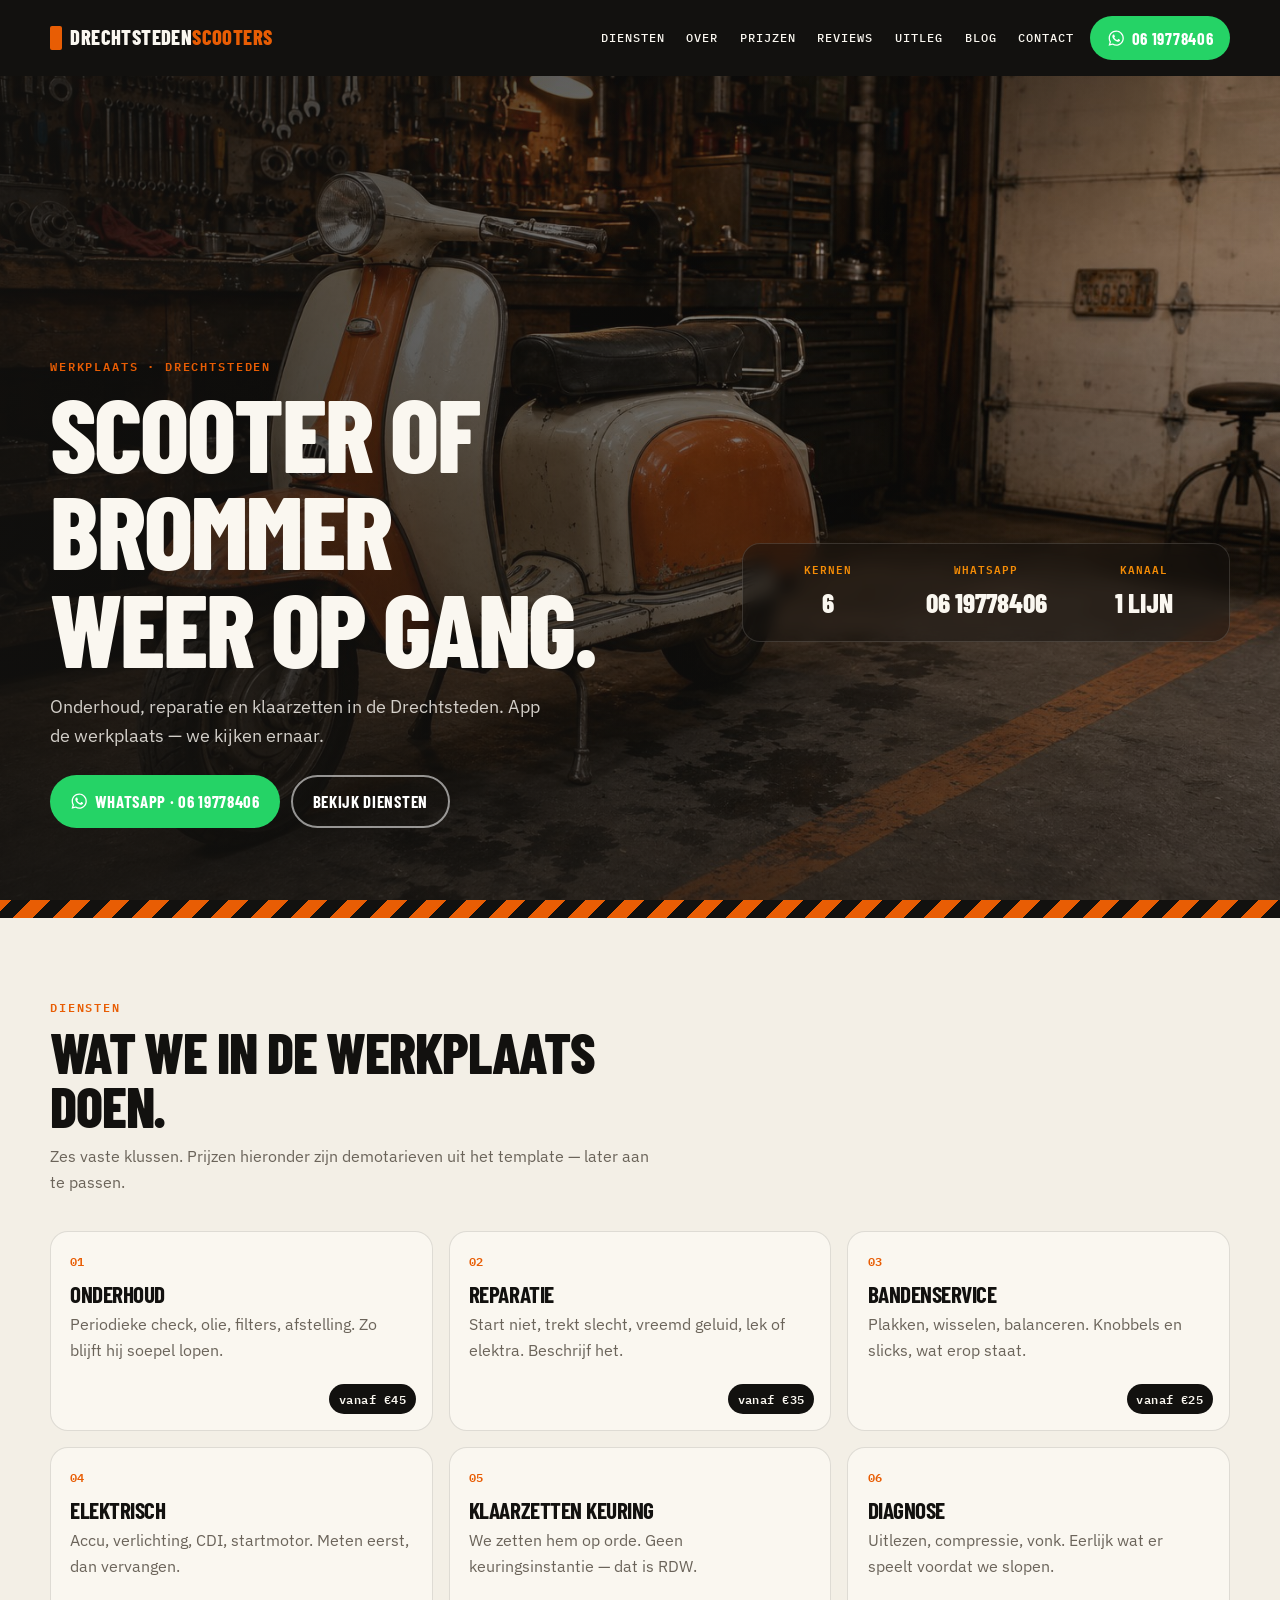
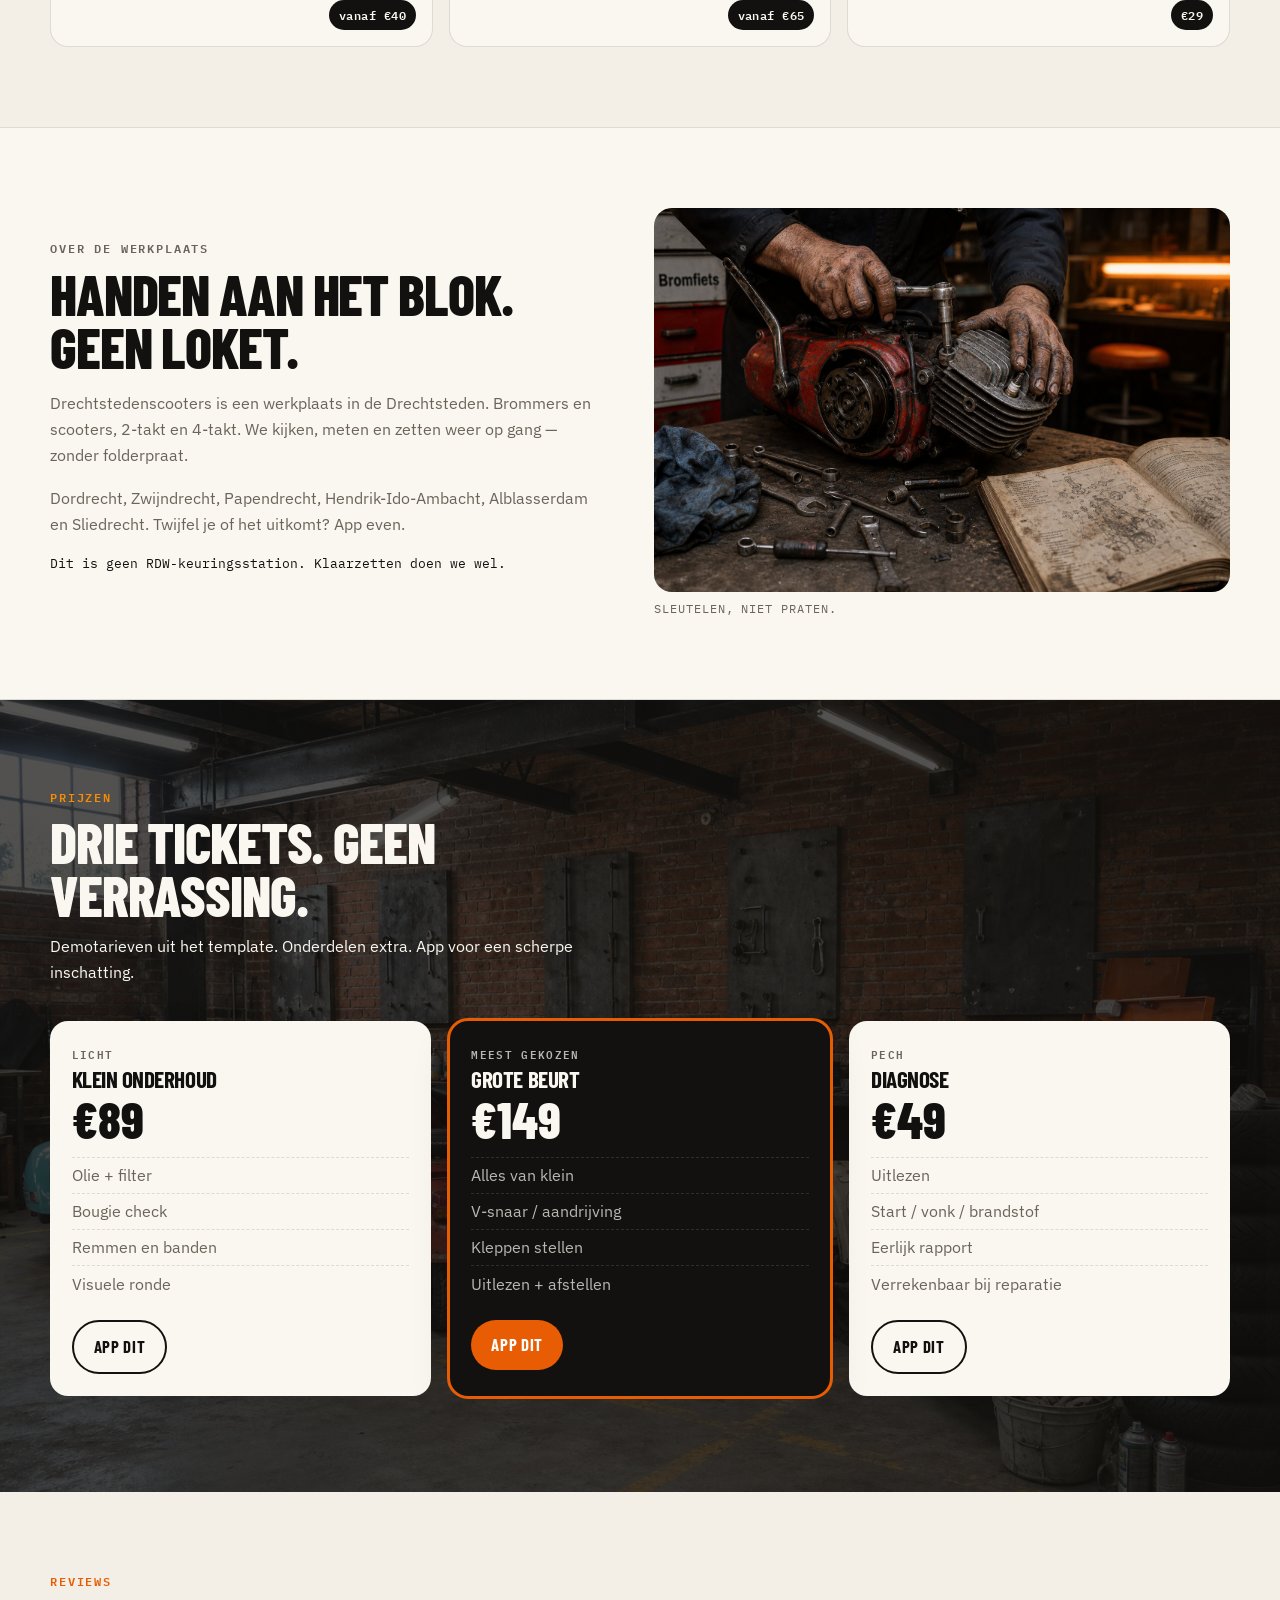
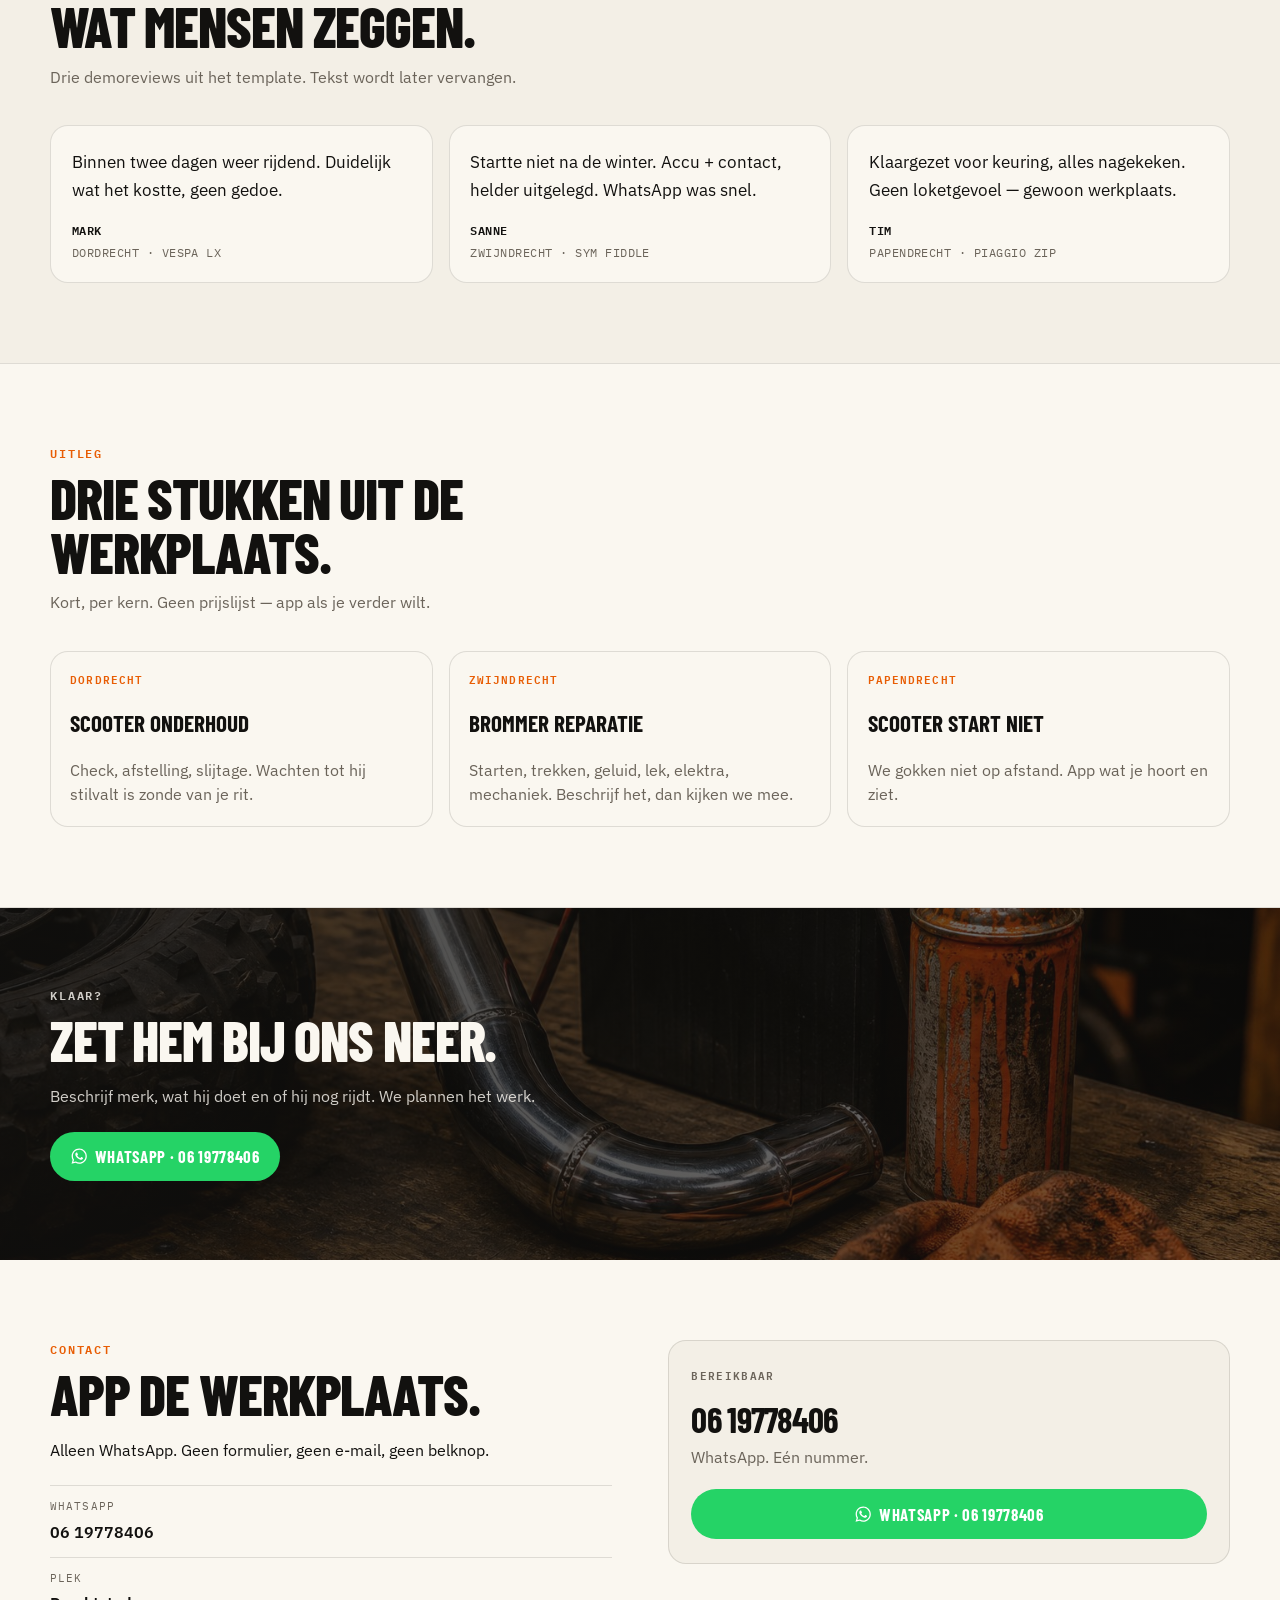
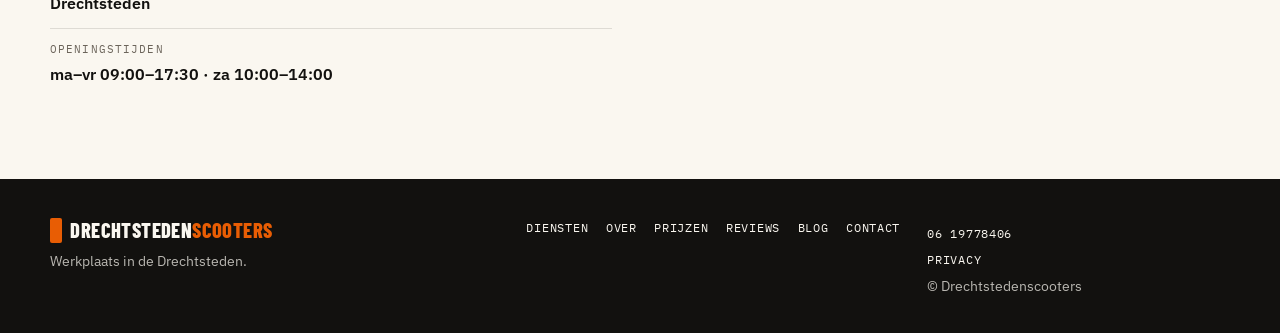
==== commit b694305b: "Make contact WhatsApp-only: drop all tel links No Bellen button, no Telefoon row. JSON-LD telephone " ====
--- a/index.html
+++ b/index.html
@@ -343,16 +343,12 @@
       <div class="wrap contact-grid">
         <div class="contact-copy reveal">
           <p class="eyebrow">Contact</p>
-          <h2>App of bel de werkplaats.</h2>
-          <p>Alleen WhatsApp of telefoon. Geen formulier, geen e-mail.</p>
+          <h2>App de werkplaats.</h2>
+          <p>Alleen WhatsApp. Geen formulier, geen e-mail, geen belknop.</p>
           <ul class="contact-facts">
             <li>
               <span>WhatsApp</span>
               <a href="https://wa.me/31619778406?text=Hoi%2C%20ik%20heb%20een%20vraag%20over%20mijn%20scooter" rel="noopener noreferrer">06 19778406</a>
-            </li>
-            <li>
-              <span>Bellen</span>
-              <a href="tel:+31619778406">06 19778406</a>
             </li>
             <li>
               <span>Plek</span>
@@ -367,13 +363,12 @@
         <div class="contact-card reveal">
           <p class="ticket-kicker">Bereikbaar</p>
           <h3>06 19778406</h3>
-          <p>App of bel. Zelfde nummer.</p>
+          <p>WhatsApp. Eén nummer.</p>
           <div class="contact-actions">
             <a class="btn btn-wa" href="https://wa.me/31619778406?text=Hoi%2C%20ik%20heb%20een%20vraag%20over%20mijn%20scooter" rel="noopener noreferrer">
               <svg class="wa-icon" viewBox="0 0 24 24" aria-hidden="true" focusable="false"><path fill="currentColor" d="M19.05 4.91A9.82 9.82 0 0 0 12.04 2C6.58 2 2.13 6.45 2.13 11.91c0 1.75.46 3.45 1.32 4.95L2 22l5.25-1.38a9.87 9.87 0 0 0 4.79 1.22h.01c5.46 0 9.91-4.45 9.91-9.91 0-2.65-1.03-5.14-2.91-7.02m-7.01 15.24h-.01a8.2 8.2 0 0 1-4.18-1.15l-.3-.18-3.12.82.83-3.04-.2-.31a8.18 8.18 0 0 1-1.26-4.38c0-4.54 3.7-8.24 8.25-8.24 2.2 0 4.27.86 5.82 2.42a8.18 8.18 0 0 1 2.41 5.83c.01 4.54-3.7 8.23-8.24 8.23m4.52-6.16c-.25-.12-1.47-.72-1.7-.81-.23-.08-.39-.12-.56.12-.17.25-.64.81-.79.97-.15.17-.29.19-.54.06-.25-.12-1.05-.39-2-1.23-.74-.66-1.24-1.47-1.38-1.72-.15-.25-.02-.38.11-.51.11-.11.25-.29.37-.43.12-.15.17-.25.25-.41.08-.17.04-.31-.02-.43-.06-.12-.56-1.34-.76-1.84-.2-.48-.4-.42-.56-.42h-.48c-.17 0-.43.06-.66.31-.23.25-.87.85-.87 2.07s.89 2.4 1.01 2.56c.12.17 1.75 2.67 4.23 3.74.59.26 1.05.41 1.41.52.59.19 1.13.16 1.56.1.48-.07 1.47-.6 1.67-1.18.21-.58.21-1.07.15-1.18-.06-.1-.23-.17-.48-.29"/></svg>
               WhatsApp · 06 19778406
             </a>
-            <a class="btn btn-ghost-ink" href="tel:+31619778406">Bellen · 06 19778406</a>
           </div>
         </div>
       </div>
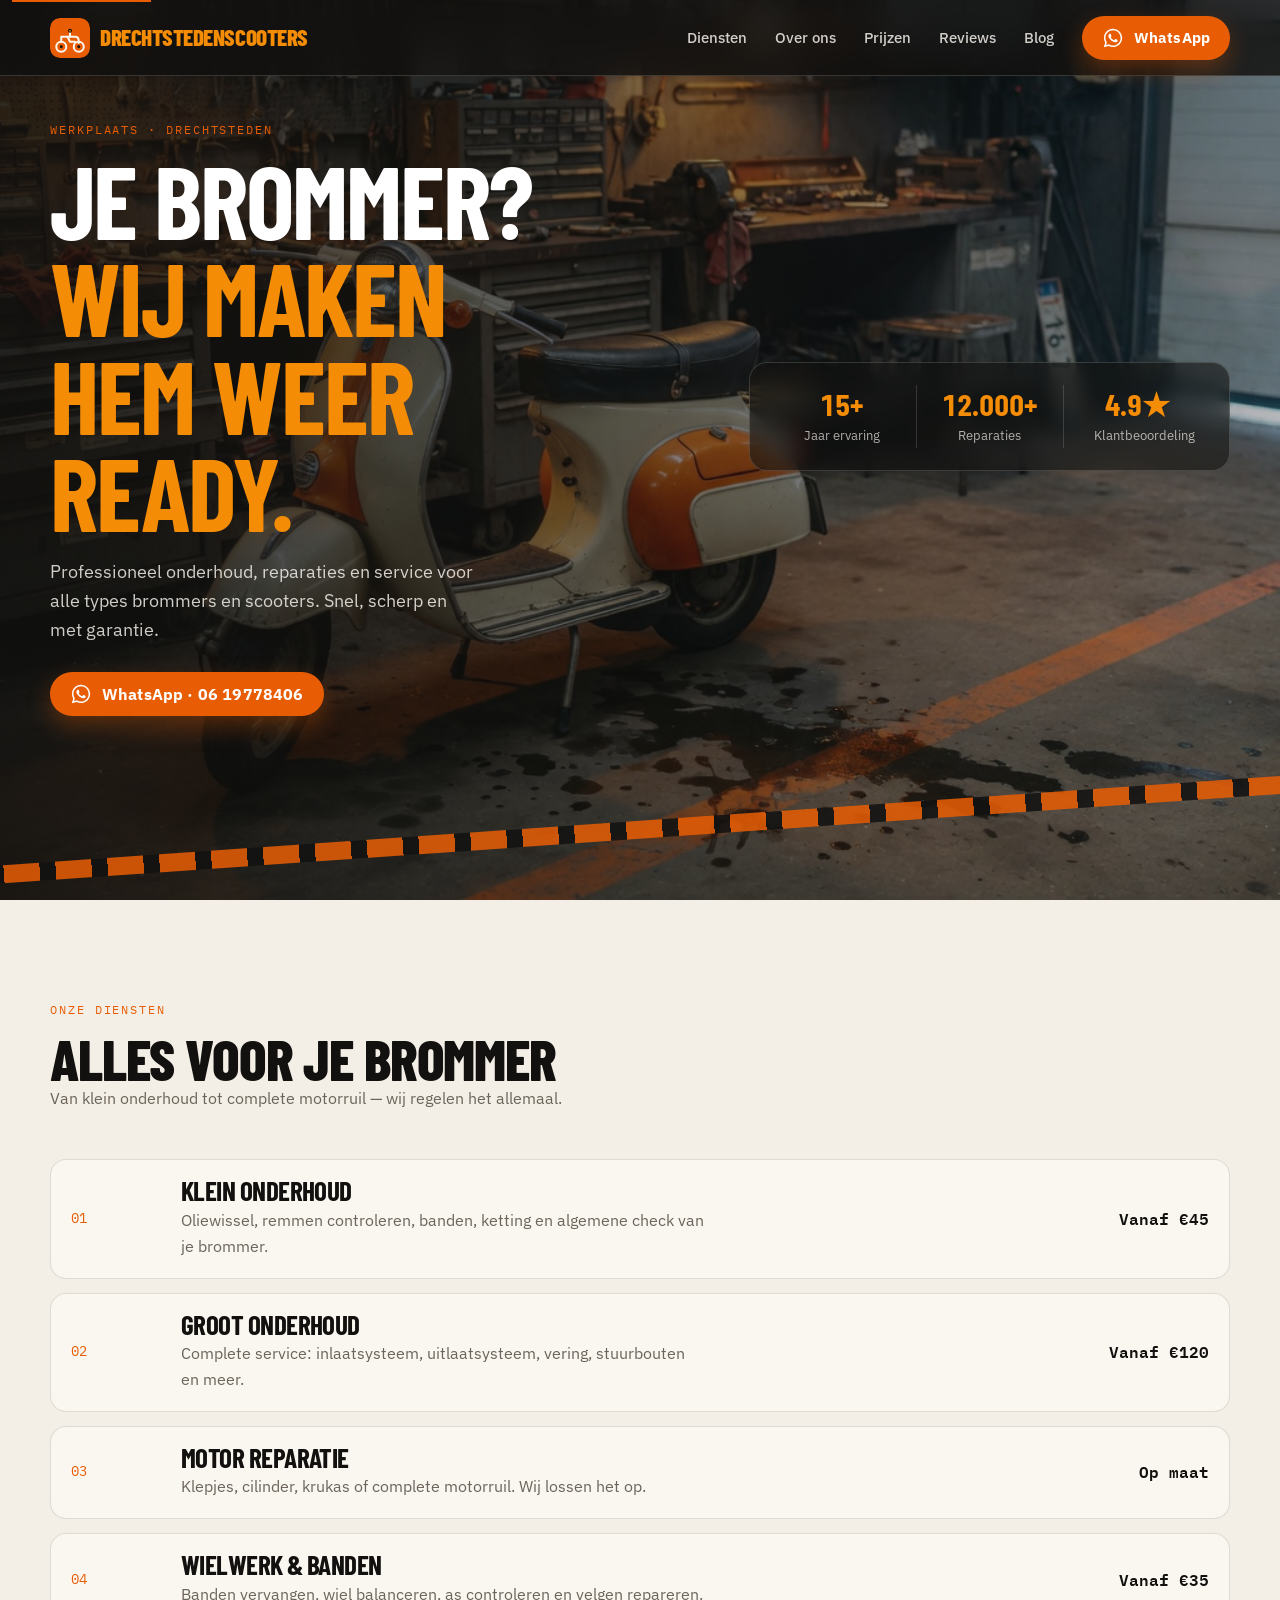
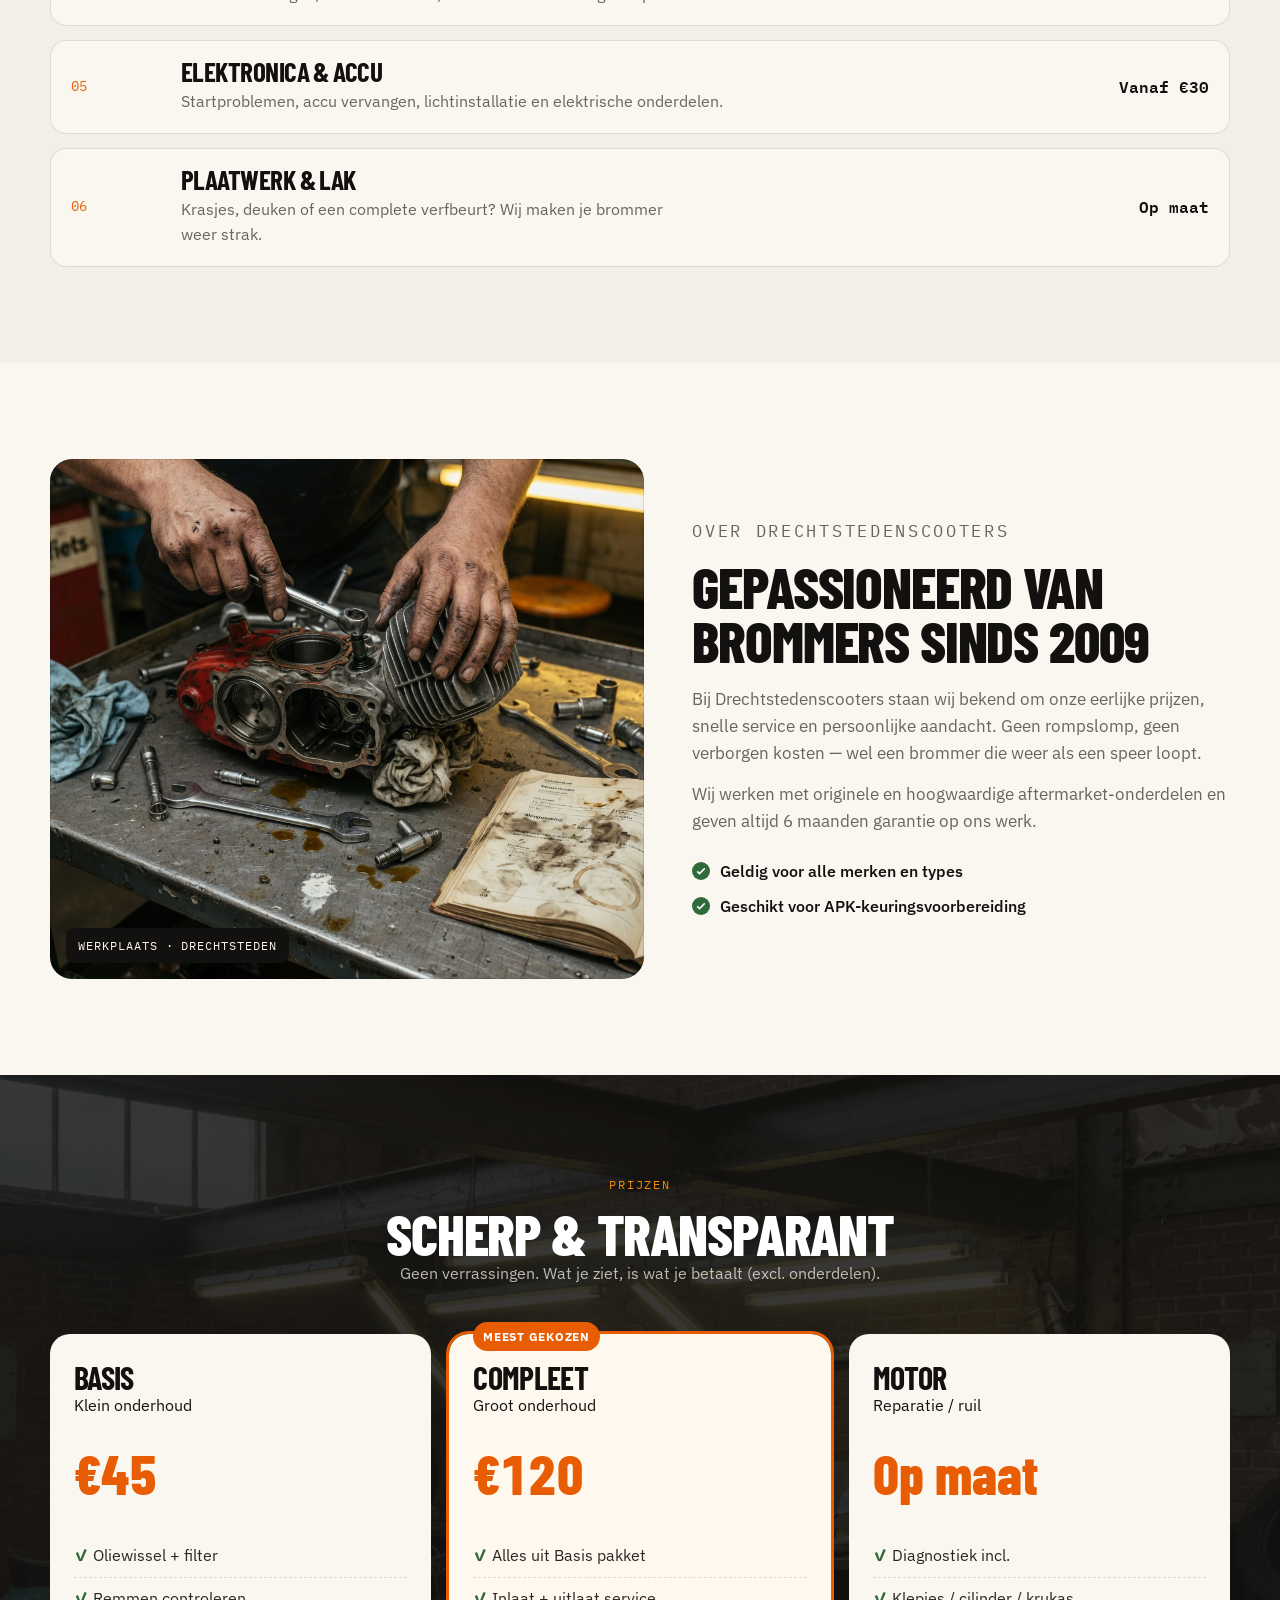
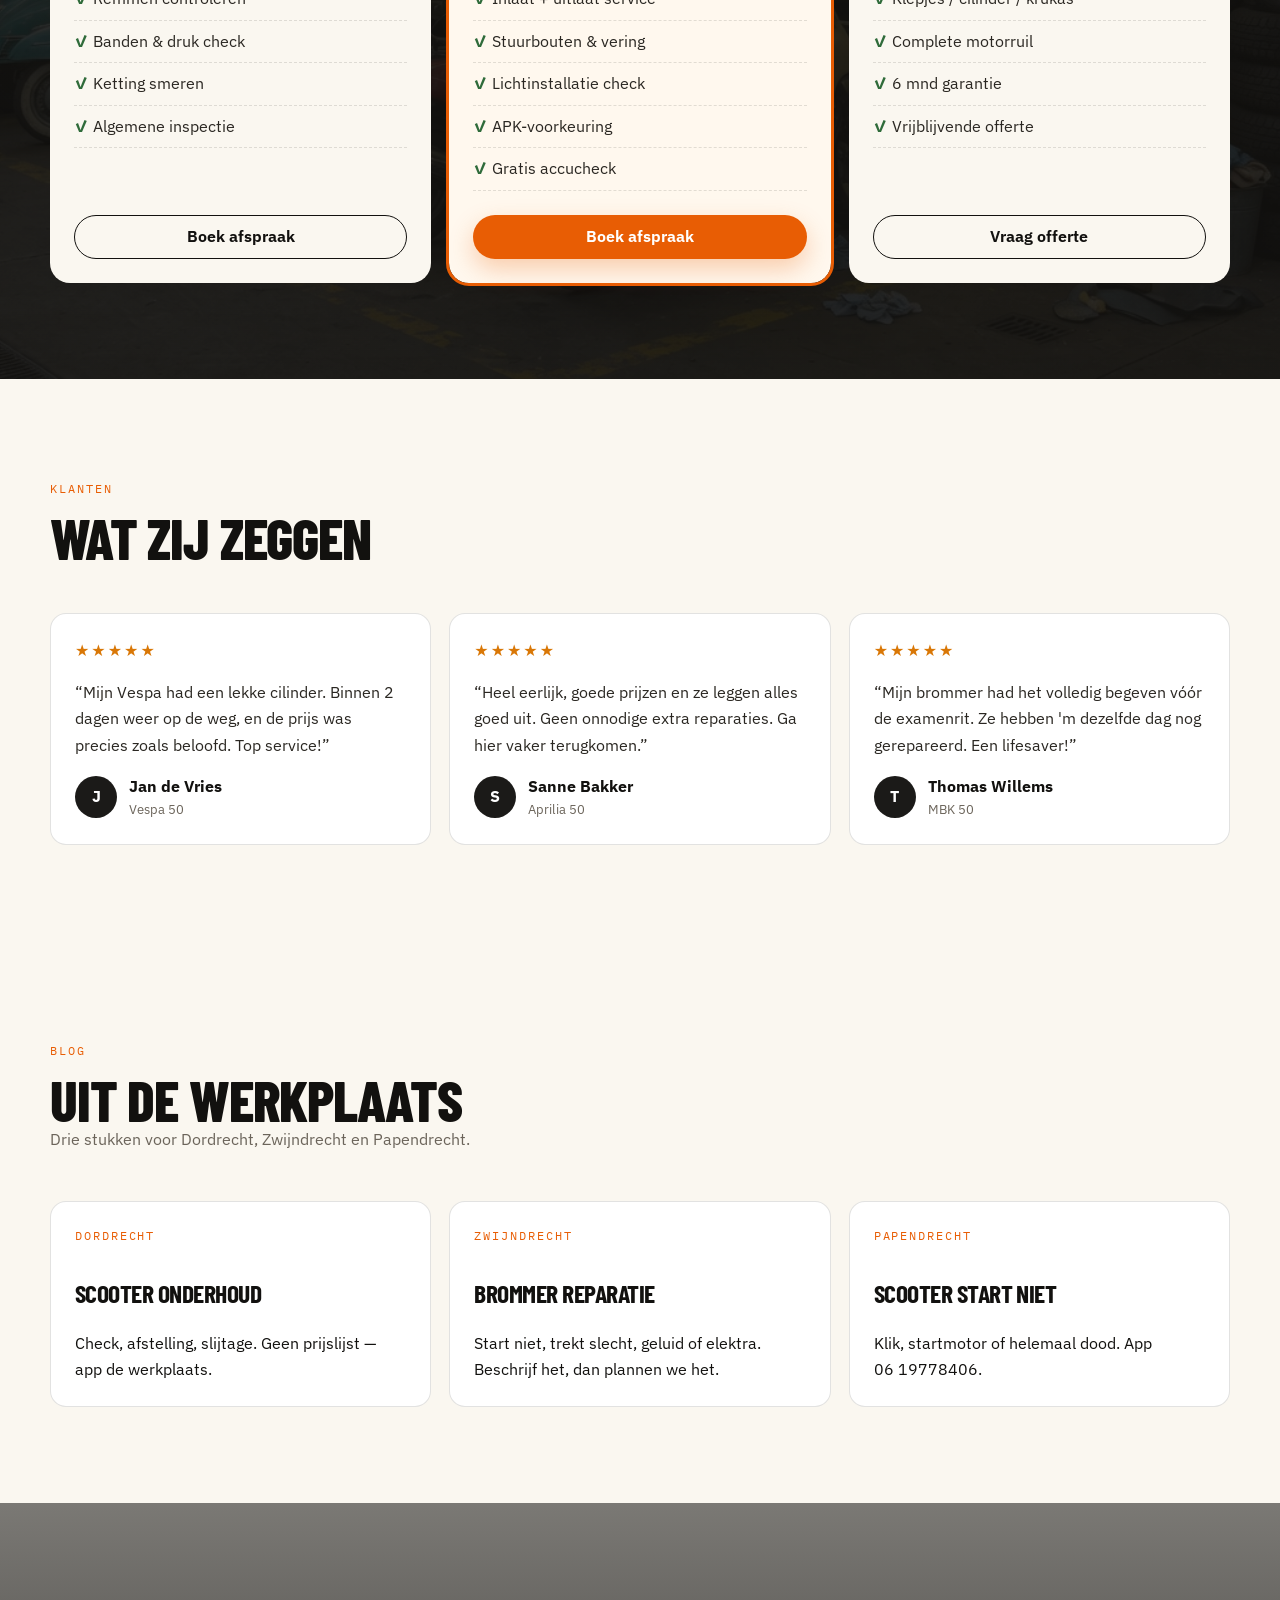
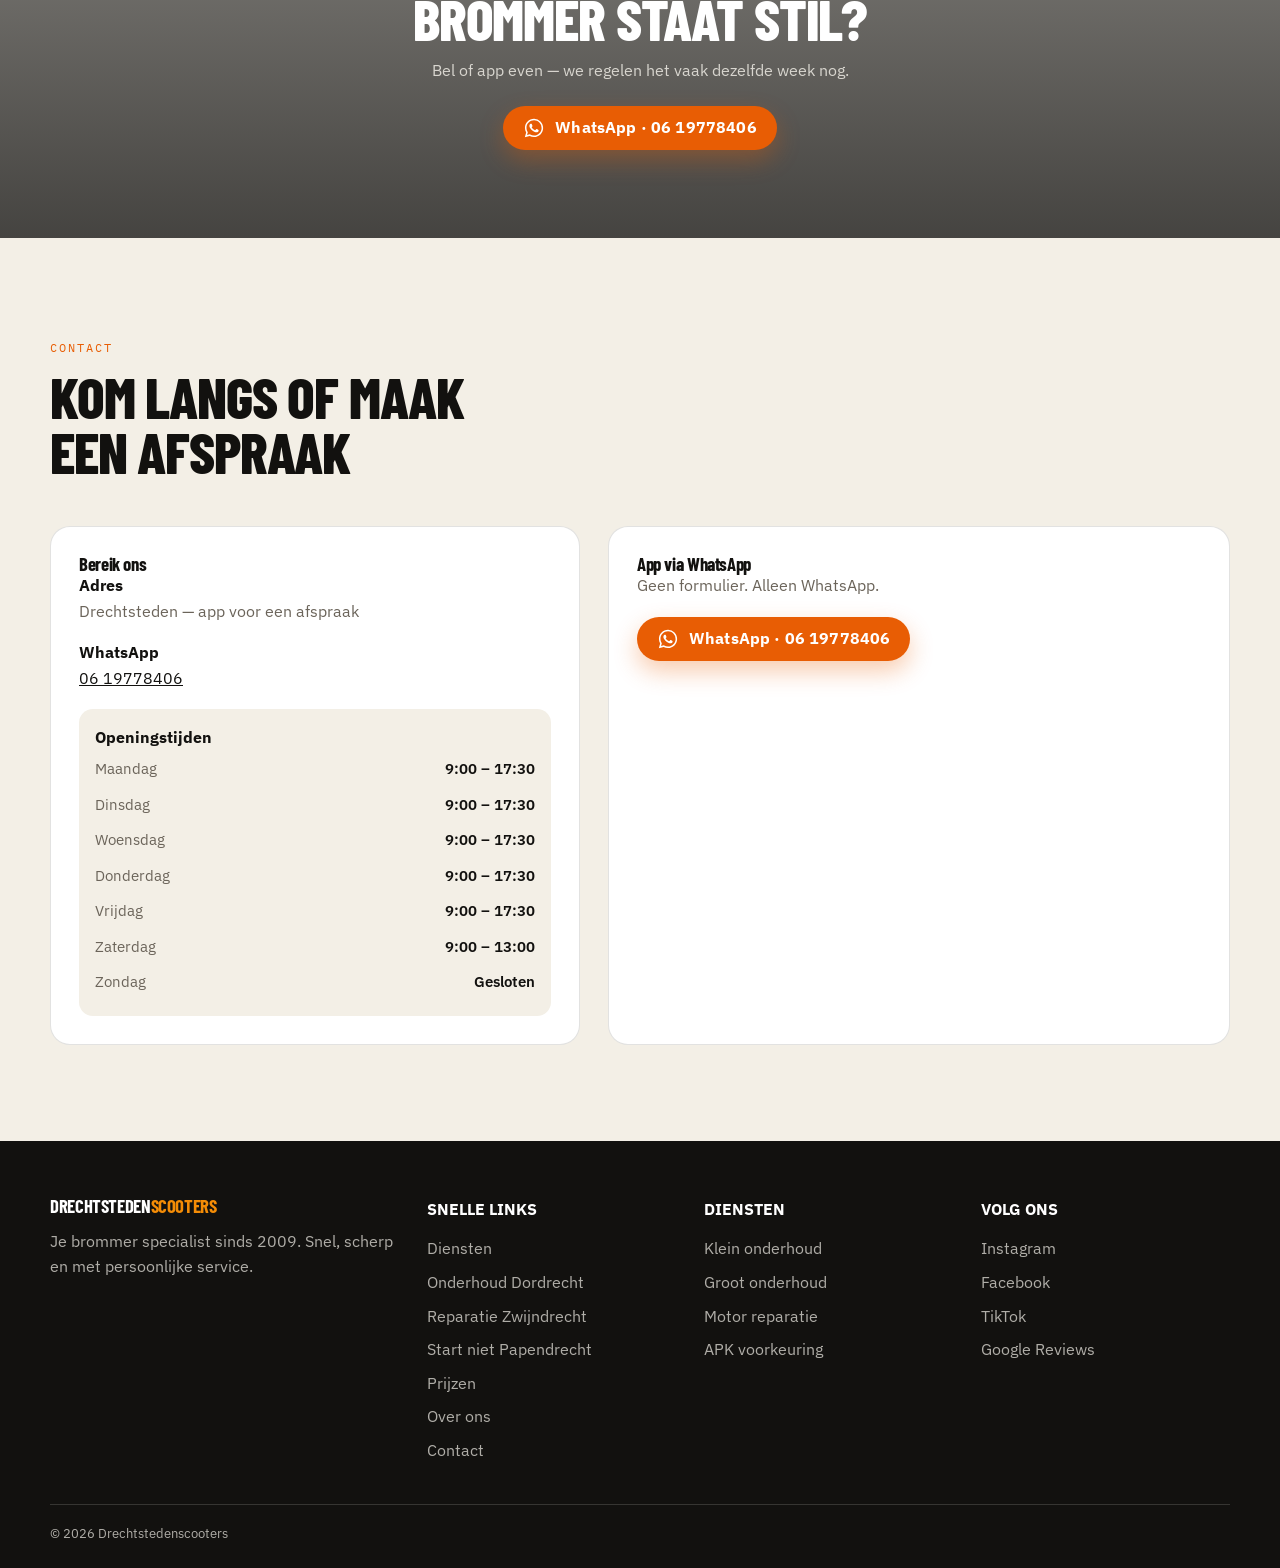
==== commit b9017b0f: "Remove false inruil and haal/breng claims; fix PEJ tag The live homepage was not on main. Bring that" ====
--- a/index.html
+++ b/index.html
@@ -1,405 +1,425 @@
 <!DOCTYPE html>
 <html lang="nl">
 <head>
-  <meta charset="utf-8">
-  <meta name="viewport" content="width=device-width, initial-scale=1">
-  <title>Brommer- en scooterreparatie Drechtsteden | Drechtstedenscooters</title>
-  <meta name="description" content="Onderhoud en reparatie van brommers en scooters in de Drechtsteden. App de werkplaats via WhatsApp: 06 19778406.">
-  <meta name="robots" content="index, follow">
-  <meta name="theme-color" content="#12110f">
-  <link rel="canonical" href="https://www.drechtstedenscooters.nl/">
-  <link rel="icon" href="favicon.svg" type="image/svg+xml">
-  <link rel="icon" href="favicon.ico" sizes="32x32">
-  <link rel="apple-touch-icon" href="apple-touch-icon.png">
-  <meta property="og:title" content="Brommer- en scooterreparatie Drechtsteden | Drechtstedenscooters">
-  <meta property="og:description" content="Onderhoud en reparatie van brommers en scooters in de Drechtsteden. App de werkplaats via WhatsApp.">
-  <meta property="og:locale" content="nl_NL">
-  <meta property="og:type" content="website">
-  <meta property="og:url" content="https://www.drechtstedenscooters.nl/">
-  <meta property="og:site_name" content="Drechtstedenscooters">
-  <meta property="og:image" content="https://www.drechtstedenscooters.nl/assets/hero.jpg">
-  <meta property="og:image:alt" content="Crème-oranje vintage scooter in de werkplaats">
-  <meta name="twitter:card" content="summary_large_image">
-  <meta name="twitter:image" content="https://www.drechtstedenscooters.nl/assets/hero.jpg">
-  <meta name="twitter:image:alt" content="Crème-oranje vintage scooter in de werkplaats">
-  <link rel="preconnect" href="https://fonts.googleapis.com">
-  <link rel="preconnect" href="https://fonts.gstatic.com" crossorigin>
-  <link href="https://fonts.googleapis.com/css2?family=Barlow+Condensed:wght@600;700;800&family=IBM+Plex+Mono:wght@500;600&family=IBM+Plex+Sans:wght@400;500;600;700&display=swap" rel="stylesheet">
-  <link rel="stylesheet" href="styles.css">
-  <script type="application/ld+json">
-  {
-    "@context": "https://schema.org",
-    "@graph": [
-      {
-        "@type": ["LocalBusiness", "AutoRepair"],
-        "@id": "https://www.drechtstedenscooters.nl/#werkplaats",
-        "name": "Drechtstedenscooters",
-        "url": "https://www.drechtstedenscooters.nl/",
-        "telephone": "+31619778406",
-        "image": "https://www.drechtstedenscooters.nl/assets/hero.jpg",
-        "description": "Onderhoud en reparatie van brommers en scooters in de Drechtsteden.",
-        "areaServed": [
-          {"@type": "AdministrativeArea", "name": "Drechtsteden"},
-          {"@type": "City", "name": "Dordrecht"},
-          {"@type": "City", "name": "Zwijndrecht"},
-          {"@type": "City", "name": "Papendrecht"},
-          {"@type": "City", "name": "Hendrik-Ido-Ambacht"},
-          {"@type": "City", "name": "Alblasserdam"},
-          {"@type": "City", "name": "Sliedrecht"}
-        ],
-        "contactPoint": {
-          "@type": "ContactPoint",
+    <meta charset="UTF-8">
+    <meta name="viewport" content="width=device-width, initial-scale=1.0">
+    <title>Drechtstedenscooters – Brommer- en scooterreparatie Drechtsteden</title>
+    <meta name="description" content="Onderhoud en reparatie van brommers en scooters in de Drechtsteden. Contact via WhatsApp.">
+    <meta name="robots" content="index, follow">
+    <link rel="canonical" href="https://www.drechtstedenscooters.nl/">
+    <meta property="og:title" content="Brommer- en scooterreparatie Drechtsteden | Drechtstedenscooters">
+    <meta property="og:description" content="Onderhoud en reparatie van brommers en scooters in de Drechtsteden. Contact via WhatsApp 06 19778406.">
+    <meta property="og:locale" content="nl_NL">
+    <meta property="og:type" content="website">
+    <meta property="og:url" content="https://www.drechtstedenscooters.nl/">
+    <meta property="og:site_name" content="Drechtstedenscooters">
+    <meta property="og:image" content="https://www.drechtstedenscooters.nl/public/photos/hero.jpg">
+    <meta name="twitter:card" content="summary_large_image">
+    <script type="application/ld+json">
+    {
+      "@context": "https://schema.org",
+      "@graph": [
+        {
+          "@type": ["LocalBusiness", "AutoRepair"],
+          "@id": "https://www.drechtstedenscooters.nl/#werkplaats",
+          "name": "Drechtstedenscooters",
+          "url": "https://www.drechtstedenscooters.nl/",
           "telephone": "+31619778406",
-          "contactType": "customer service",
-          "availableLanguage": "nl"
+          "image": "https://www.drechtstedenscooters.nl/public/photos/hero.jpg",
+          "description": "Onderhoud en reparatie van brommers en scooters in de Drechtsteden.",
+          "areaServed": [
+            {"@type": "City", "name": "Dordrecht"},
+            {"@type": "City", "name": "Zwijndrecht"},
+            {"@type": "City", "name": "Papendrecht"},
+            {"@type": "City", "name": "Hendrik-Ido-Ambacht"},
+            {"@type": "City", "name": "Alblasserdam"},
+            {"@type": "City", "name": "Sliedrecht"}
+          ],
+          "contactPoint": {
+            "@type": "ContactPoint",
+            "telephone": "+31619778406",
+            "contactType": "customer service",
+            "availableLanguage": "nl"
+          }
+        },
+        {
+          "@type": "ItemList",
+          "name": "Werkplaatsblogs Drechtsteden",
+          "itemListElement": [
+            {"@type": "ListItem", "position": 1, "url": "https://www.drechtstedenscooters.nl/blog/scooter-onderhoud-dordrecht.html", "name": "Scooter onderhoud Dordrecht"},
+            {"@type": "ListItem", "position": 2, "url": "https://www.drechtstedenscooters.nl/blog/brommer-reparatie-zwijndrecht.html", "name": "Brommer reparatie Zwijndrecht"},
+            {"@type": "ListItem", "position": 3, "url": "https://www.drechtstedenscooters.nl/blog/scooter-start-niet-papendrecht.html", "name": "Scooter start niet Papendrecht"}
+          ]
         }
-      },
-      {
-        "@type": "ItemList",
-        "name": "Scooter- en brommeruitleg Drechtsteden",
-        "itemListElement": [
-          {
-            "@type": "ListItem",
-            "position": 1,
-            "name": "Scooter onderhoud in Dordrecht",
-            "url": "https://www.drechtstedenscooters.nl/blog/scooter-onderhoud-dordrecht.html"
-          },
-          {
-            "@type": "ListItem",
-            "position": 2,
-            "name": "Brommer reparatie in Zwijndrecht",
-            "url": "https://www.drechtstedenscooters.nl/blog/brommer-reparatie-zwijndrecht.html"
-          },
-          {
-            "@type": "ListItem",
-            "position": 3,
-            "name": "Scooter start niet in Papendrecht",
-            "url": "https://www.drechtstedenscooters.nl/blog/scooter-start-niet-papendrecht.html"
-          }
-        ]
-      }
-    ]
-  }
-  </script>
+      ]
+    }
+    </script>
+    <link rel="icon" href="assets/favicon.svg" type="image/svg+xml">
+    <link rel="preconnect" href="https://fonts.googleapis.com">
+    <link rel="preconnect" href="https://fonts.gstatic.com" crossorigin>
+    <link href="https://fonts.googleapis.com/css2?family=Barlow+Condensed:wght@600;700;800&family=IBM+Plex+Mono:wght@500;600&family=IBM+Plex+Sans:wght@400;500;600;700&display=swap" rel="stylesheet">
+    <link rel="icon" href="assets/logo.svg" type="image/svg+xml">
+    <link rel="stylesheet" href="css/styles.css?v=oranje6">
 </head>
-<body class="page-home">
-  <a class="skip-link" href="#inhoud">Naar inhoud</a>
-
-  <header class="site-header">
-    <div class="wrap header-inner">
-      <a class="logo" href="#top">
-        <span class="logo-mark" aria-hidden="true"></span>
-        <span class="logo-text">Drechtsteden<span>scooters</span></span>
-      </a>
-      <nav id="hoofdmenu" class="nav" aria-label="Hoofdnavigatie">
-        <a href="#diensten">Diensten</a>
-        <a href="#over">Over</a>
-        <a href="#prijzen">Prijzen</a>
-        <a href="#reviews">Reviews</a>
-        <a href="#lees">Uitleg</a>
-        <a href="blog/">Blog</a>
-        <a href="#contact">Contact</a>
-      </nav>
-      <a class="btn btn-wa header-cta" href="https://wa.me/31619778406?text=Hoi%2C%20ik%20heb%20een%20vraag%20over%20mijn%20scooter" rel="noopener noreferrer" aria-label="WhatsApp 06 19778406">
-        <svg class="wa-icon" viewBox="0 0 24 24" aria-hidden="true" focusable="false"><path fill="currentColor" d="M19.05 4.91A9.82 9.82 0 0 0 12.04 2C6.58 2 2.13 6.45 2.13 11.91c0 1.75.46 3.45 1.32 4.95L2 22l5.25-1.38a9.87 9.87 0 0 0 4.79 1.22h.01c5.46 0 9.91-4.45 9.91-9.91 0-2.65-1.03-5.14-2.91-7.02m-7.01 15.24h-.01a8.2 8.2 0 0 1-4.18-1.15l-.3-.18-3.12.82.83-3.04-.2-.31a8.18 8.18 0 0 1-1.26-4.38c0-4.54 3.7-8.24 8.25-8.24 2.2 0 4.27.86 5.82 2.42a8.18 8.18 0 0 1 2.41 5.83c.01 4.54-3.7 8.23-8.24 8.23m4.52-6.16c-.25-.12-1.47-.72-1.7-.81-.23-.08-.39-.12-.56.12-.17.25-.64.81-.79.97-.15.17-.29.19-.54.06-.25-.12-1.05-.39-2-1.23-.74-.66-1.24-1.47-1.38-1.72-.15-.25-.02-.38.11-.51.11-.11.25-.29.37-.43.12-.15.17-.25.25-.41.08-.17.04-.31-.02-.43-.06-.12-.56-1.34-.76-1.84-.2-.48-.4-.42-.56-.42h-.48c-.17 0-.43.06-.66.31-.23.25-.87.85-.87 2.07s.89 2.4 1.01 2.56c.12.17 1.75 2.67 4.23 3.74.59.26 1.05.41 1.41.52.59.19 1.13.16 1.56.1.48-.07 1.47-.6 1.67-1.18.21-.58.21-1.07.15-1.18-.06-.1-.23-.17-.48-.29"/></svg>
-        06 19778406
-      </a>
-      <button class="nav-toggle" type="button" aria-expanded="false" aria-controls="hoofdmenu" aria-label="Menu">
-        <span></span>
-      </button>
-    </div>
-  </header>
-
-  <main id="inhoud">
-    <section id="top" class="hero">
-      <div class="hero-bg" style="background-image:url('assets/hero.jpg')" role="img" aria-label="Crème-oranje vintage scooter in de werkplaats"></div>
-      <div class="hero-scrim"></div>
-      <div class="wrap hero-grid">
-        <div class="hero-copy">
-          <p class="eyebrow reveal">Werkplaats · Drechtsteden</p>
-          <h1 class="reveal">Scooter of brommer<br>weer op gang.</h1>
-          <p class="lede reveal">Onderhoud, reparatie en klaarzetten in de Drechtsteden. App de werkplaats — we kijken ernaar.</p>
-          <p class="hero-actions reveal">
-            <a class="btn btn-wa" href="https://wa.me/31619778406?text=Hoi%2C%20ik%20heb%20een%20vraag%20over%20mijn%20scooter" rel="noopener noreferrer">
-              <svg class="wa-icon" viewBox="0 0 24 24" aria-hidden="true" focusable="false"><path fill="currentColor" d="M19.05 4.91A9.82 9.82 0 0 0 12.04 2C6.58 2 2.13 6.45 2.13 11.91c0 1.75.46 3.45 1.32 4.95L2 22l5.25-1.38a9.87 9.87 0 0 0 4.79 1.22h.01c5.46 0 9.91-4.45 9.91-9.91 0-2.65-1.03-5.14-2.91-7.02m-7.01 15.24h-.01a8.2 8.2 0 0 1-4.18-1.15l-.3-.18-3.12.82.83-3.04-.2-.31a8.18 8.18 0 0 1-1.26-4.38c0-4.54 3.7-8.24 8.25-8.24 2.2 0 4.27.86 5.82 2.42a8.18 8.18 0 0 1 2.41 5.83c.01 4.54-3.7 8.23-8.24 8.23m4.52-6.16c-.25-.12-1.47-.72-1.7-.81-.23-.08-.39-.12-.56.12-.17.25-.64.81-.79.97-.15.17-.29.19-.54.06-.25-.12-1.05-.39-2-1.23-.74-.66-1.24-1.47-1.38-1.72-.15-.25-.02-.38.11-.51.11-.11.25-.29.37-.43.12-.15.17-.25.25-.41.08-.17.04-.31-.02-.43-.06-.12-.56-1.34-.76-1.84-.2-.48-.4-.42-.56-.42h-.48c-.17 0-.43.06-.66.31-.23.25-.87.85-.87 2.07s.89 2.4 1.01 2.56c.12.17 1.75 2.67 4.23 3.74.59.26 1.05.41 1.41.52.59.19 1.13.16 1.56.1.48-.07 1.47-.6 1.67-1.18.21-.58.21-1.07.15-1.18-.06-.1-.23-.17-.48-.29"/></svg>
-              WhatsApp · 06 19778406
-            </a>
-            <a class="btn btn-ghost" href="#diensten">Bekijk diensten</a>
-          </p>
-        </div>
-        <dl class="hero-stats reveal">
-          <div>
-            <dt>Kernen</dt>
-            <dd>6</dd>
-          </div>
-          <div>
-            <dt>WhatsApp</dt>
-            <dd>06 19778406</dd>
-          </div>
-          <div>
-            <dt>Kanaal</dt>
-            <dd>1 lijn</dd>
-          </div>
-        </dl>
-      </div>
-    </section>
-    <div class="hazard" aria-hidden="true"></div>
-
-    <section id="diensten" class="section">
-      <div class="wrap">
-        <div class="section-head reveal">
-          <p class="eyebrow">Diensten</p>
-          <h2>Wat we in de werkplaats doen.</h2>
-          <p class="section-intro">Zes vaste klussen. Prijzen hieronder zijn demotarieven uit het template — later aan te passen.</p>
-        </div>
-        <ol class="services">
-          <li class="service reveal">
-            <span class="service-num">01</span>
-            <h3>Onderhoud</h3>
-            <p>Periodieke check, olie, filters, afstelling. Zo blijft hij soepel lopen.</p>
-            <span class="price-tag">vanaf €45</span>
-          </li>
-          <li class="service reveal">
-            <span class="service-num">02</span>
-            <h3>Reparatie</h3>
-            <p>Start niet, trekt slecht, vreemd geluid, lek of elektra. Beschrijf het.</p>
-            <span class="price-tag">vanaf €35</span>
-          </li>
-          <li class="service reveal">
-            <span class="service-num">03</span>
-            <h3>Bandenservice</h3>
-            <p>Plakken, wisselen, balanceren. Knobbels en slicks, wat erop staat.</p>
-            <span class="price-tag">vanaf €25</span>
-          </li>
-          <li class="service reveal">
-            <span class="service-num">04</span>
-            <h3>Elektrisch</h3>
-            <p>Accu, verlichting, CDI, startmotor. Meten eerst, dan vervangen.</p>
-            <span class="price-tag">vanaf €40</span>
-          </li>
-          <li class="service reveal">
-            <span class="service-num">05</span>
-            <h3>Klaarzetten keuring</h3>
-            <p>We zetten hem op orde. Geen keuringsinstantie — dat is RDW.</p>
-            <span class="price-tag">vanaf €65</span>
-          </li>
-          <li class="service reveal">
-            <span class="service-num">06</span>
-            <h3>Diagnose</h3>
-            <p>Uitlezen, compressie, vonk. Eerlijk wat er speelt voordat we slopen.</p>
-            <span class="price-tag">€29</span>
-          </li>
-        </ol>
-      </div>
-    </section>
-
-    <section id="over" class="section section-about">
-      <div class="wrap about-grid">
-        <div class="about-copy reveal">
-          <p class="eyebrow">Over de werkplaats</p>
-          <h2>Handen aan het blok. Geen loket.</h2>
-          <p>Drechtstedenscooters is een werkplaats in de Drechtsteden. Brommers en scooters, 2-takt en 4-takt. We kijken, meten en zetten weer op gang — zonder folderpraat.</p>
-          <p>Dordrecht, Zwijndrecht, Papendrecht, Hendrik-Ido-Ambacht, Alblasserdam en Sliedrecht. Twijfel je of het uitkomt? App even.</p>
-          <p class="about-note">Dit is geen RDW-keuringsstation. Klaarzetten doen we wel.</p>
-        </div>
-        <figure class="about-figure reveal">
-          <img src="assets/bench.jpg" alt="Handen met een steeksleutel aan een open scooterblok op de werkbank" width="1536" height="1024">
-          <figcaption>Sleutelen, niet praten.</figcaption>
-        </figure>
-      </div>
-    </section>
-
-    <section id="prijzen" class="section section-prices">
-      <div class="prices-bg" style="background-image:url('assets/workshop.jpg')" aria-hidden="true"></div>
-      <div class="prices-scrim" aria-hidden="true"></div>
-      <div class="wrap">
-        <div class="section-head section-head-light reveal">
-          <p class="eyebrow">Prijzen</p>
-          <h2>Drie tickets. Geen verrassing.</h2>
-          <p class="section-intro">Demotarieven uit het template. Onderdelen extra. App voor een scherpe inschatting.</p>
-        </div>
-        <div class="tickets">
-          <article class="ticket reveal">
-            <p class="ticket-kicker">Licht</p>
-            <h3>Klein onderhoud</h3>
-            <p class="ticket-price">€89</p>
-            <ul>
-              <li>Olie + filter</li>
-              <li>Bougie check</li>
-              <li>Remmen en banden</li>
-              <li>Visuele ronde</li>
-            </ul>
-            <a class="btn btn-ghost-ink" href="https://wa.me/31619778406?text=Hoi%2C%20klein%20onderhoud" rel="noopener noreferrer">App dit</a>
-          </article>
-          <article class="ticket ticket-featured reveal">
-            <p class="ticket-kicker">Meest gekozen</p>
-            <h3>Grote beurt</h3>
-            <p class="ticket-price">€149</p>
-            <ul>
-              <li>Alles van klein</li>
-              <li>V-snaar / aandrijving</li>
-              <li>Kleppen stellen</li>
-              <li>Uitlezen + afstellen</li>
-            </ul>
-            <a class="btn btn-pill" href="https://wa.me/31619778406?text=Hoi%2C%20grote%20beurt" rel="noopener noreferrer">App dit</a>
-          </article>
-          <article class="ticket reveal">
-            <p class="ticket-kicker">Pech</p>
-            <h3>Diagnose</h3>
-            <p class="ticket-price">€49</p>
-            <ul>
-              <li>Uitlezen</li>
-              <li>Start / vonk / brandstof</li>
-              <li>Eerlijk rapport</li>
-              <li>Verrekenbaar bij reparatie</li>
-            </ul>
-            <a class="btn btn-ghost-ink" href="https://wa.me/31619778406?text=Hoi%2C%20diagnose" rel="noopener noreferrer">App dit</a>
-          </article>
-        </div>
-      </div>
-    </section>
-
-    <section id="reviews" class="section">
-      <div class="wrap">
-        <div class="section-head reveal">
-          <p class="eyebrow">Reviews</p>
-          <h2>Wat mensen zeggen.</h2>
-          <p class="section-intro">Drie demoreviews uit het template. Tekst wordt later vervangen.</p>
-        </div>
-        <div class="reviews">
-          <blockquote class="review reveal">
-            <p>Binnen twee dagen weer rijdend. Duidelijk wat het kostte, geen gedoe.</p>
-            <footer>
-              <strong>Mark</strong>
-              <span>Dordrecht · Vespa LX</span>
-            </footer>
-          </blockquote>
-          <blockquote class="review reveal">
-            <p>Startte niet na de winter. Accu + contact, helder uitgelegd. WhatsApp was snel.</p>
-            <footer>
-              <strong>Sanne</strong>
-              <span>Zwijndrecht · SYM Fiddle</span>
-            </footer>
-          </blockquote>
-          <blockquote class="review reveal">
-            <p>Klaargezet voor keuring, alles nagekeken. Geen loketgevoel — gewoon werkplaats.</p>
-            <footer>
-              <strong>Tim</strong>
-              <span>Papendrecht · Piaggio Zip</span>
-            </footer>
-          </blockquote>
-        </div>
-      </div>
-    </section>
-
-    <section id="lees" class="section section-about">
-      <div class="wrap">
-        <div class="section-head reveal">
-          <p class="eyebrow">Uitleg</p>
-          <h2>Drie stukken uit de werkplaats.</h2>
-          <p class="section-intro">Kort, per kern. Geen prijslijst — app als je verder wilt.</p>
-        </div>
-        <ul class="post-list">
-          <li class="reveal">
-            <a class="post-card" href="blog/scooter-onderhoud-dordrecht.html">
-              <span class="post-kicker">Dordrecht</span>
-              <strong>Scooter onderhoud</strong>
-              <span>Check, afstelling, slijtage. Wachten tot hij stilvalt is zonde van je rit.</span>
-            </a>
-          </li>
-          <li class="reveal">
-            <a class="post-card" href="blog/brommer-reparatie-zwijndrecht.html">
-              <span class="post-kicker">Zwijndrecht</span>
-              <strong>Brommer reparatie</strong>
-              <span>Starten, trekken, geluid, lek, elektra, mechaniek. Beschrijf het, dan kijken we mee.</span>
-            </a>
-          </li>
-          <li class="reveal">
-            <a class="post-card" href="blog/scooter-start-niet-papendrecht.html">
-              <span class="post-kicker">Papendrecht</span>
-              <strong>Scooter start niet</strong>
-              <span>We gokken niet op afstand. App wat je hoort en ziet.</span>
-            </a>
-          </li>
-        </ul>
-      </div>
-    </section>
-
-    <section class="cta" aria-labelledby="cta-title">
-      <div class="cta-bg" style="background-image:url('assets/parts.jpg')" aria-hidden="true"></div>
-      <div class="cta-scrim" aria-hidden="true"></div>
-      <div class="wrap cta-inner reveal">
-        <p class="eyebrow">Klaar?</p>
-        <h2 id="cta-title">Zet hem bij ons neer.</h2>
-        <p>Beschrijf merk, wat hij doet en of hij nog rijdt. We plannen het werk.</p>
-        <a class="btn btn-wa" href="https://wa.me/31619778406?text=Hoi%2C%20ik%20heb%20een%20vraag%20over%20mijn%20scooter" rel="noopener noreferrer">
-          <svg class="wa-icon" viewBox="0 0 24 24" aria-hidden="true" focusable="false"><path fill="currentColor" d="M19.05 4.91A9.82 9.82 0 0 0 12.04 2C6.58 2 2.13 6.45 2.13 11.91c0 1.75.46 3.45 1.32 4.95L2 22l5.25-1.38a9.87 9.87 0 0 0 4.79 1.22h.01c5.46 0 9.91-4.45 9.91-9.91 0-2.65-1.03-5.14-2.91-7.02m-7.01 15.24h-.01a8.2 8.2 0 0 1-4.18-1.15l-.3-.18-3.12.82.83-3.04-.2-.31a8.18 8.18 0 0 1-1.26-4.38c0-4.54 3.7-8.24 8.25-8.24 2.2 0 4.27.86 5.82 2.42a8.18 8.18 0 0 1 2.41 5.83c.01 4.54-3.7 8.23-8.24 8.23m4.52-6.16c-.25-.12-1.47-.72-1.7-.81-.23-.08-.39-.12-.56.12-.17.25-.64.81-.79.97-.15.17-.29.19-.54.06-.25-.12-1.05-.39-2-1.23-.74-.66-1.24-1.47-1.38-1.72-.15-.25-.02-.38.11-.51.11-.11.25-.29.37-.43.12-.15.17-.25.25-.41.08-.17.04-.31-.02-.43-.06-.12-.56-1.34-.76-1.84-.2-.48-.4-.42-.56-.42h-.48c-.17 0-.43.06-.66.31-.23.25-.87.85-.87 2.07s.89 2.4 1.01 2.56c.12.17 1.75 2.67 4.23 3.74.59.26 1.05.41 1.41.52.59.19 1.13.16 1.56.1.48-.07 1.47-.6 1.67-1.18.21-.58.21-1.07.15-1.18-.06-.1-.23-.17-.48-.29"/></svg>
-          WhatsApp · 06 19778406
-        </a>
-      </div>
-    </section>
-
-    <section id="contact" class="section section-contact">
-      <div class="wrap contact-grid">
-        <div class="contact-copy reveal">
-          <p class="eyebrow">Contact</p>
-          <h2>App de werkplaats.</h2>
-          <p>Alleen WhatsApp. Geen formulier, geen e-mail, geen belknop.</p>
-          <ul class="contact-facts">
-            <li>
-              <span>WhatsApp</span>
-              <a href="https://wa.me/31619778406?text=Hoi%2C%20ik%20heb%20een%20vraag%20over%20mijn%20scooter" rel="noopener noreferrer">06 19778406</a>
-            </li>
-            <li>
-              <span>Plek</span>
-              <strong>Drechtsteden</strong>
-            </li>
-            <li>
-              <span>Openingstijden</span>
-              <strong>ma–vr 09:00–17:30 · za 10:00–14:00</strong>
-            </li>
-          </ul>
-        </div>
-        <div class="contact-card reveal">
-          <p class="ticket-kicker">Bereikbaar</p>
-          <h3>06 19778406</h3>
-          <p>WhatsApp. Eén nummer.</p>
-          <div class="contact-actions">
-            <a class="btn btn-wa" href="https://wa.me/31619778406?text=Hoi%2C%20ik%20heb%20een%20vraag%20over%20mijn%20scooter" rel="noopener noreferrer">
-              <svg class="wa-icon" viewBox="0 0 24 24" aria-hidden="true" focusable="false"><path fill="currentColor" d="M19.05 4.91A9.82 9.82 0 0 0 12.04 2C6.58 2 2.13 6.45 2.13 11.91c0 1.75.46 3.45 1.32 4.95L2 22l5.25-1.38a9.87 9.87 0 0 0 4.79 1.22h.01c5.46 0 9.91-4.45 9.91-9.91 0-2.65-1.03-5.14-2.91-7.02m-7.01 15.24h-.01a8.2 8.2 0 0 1-4.18-1.15l-.3-.18-3.12.82.83-3.04-.2-.31a8.18 8.18 0 0 1-1.26-4.38c0-4.54 3.7-8.24 8.25-8.24 2.2 0 4.27.86 5.82 2.42a8.18 8.18 0 0 1 2.41 5.83c.01 4.54-3.7 8.23-8.24 8.23m4.52-6.16c-.25-.12-1.47-.72-1.7-.81-.23-.08-.39-.12-.56.12-.17.25-.64.81-.79.97-.15.17-.29.19-.54.06-.25-.12-1.05-.39-2-1.23-.74-.66-1.24-1.47-1.38-1.72-.15-.25-.02-.38.11-.51.11-.11.25-.29.37-.43.12-.15.17-.25.25-.41.08-.17.04-.31-.02-.43-.06-.12-.56-1.34-.76-1.84-.2-.48-.4-.42-.56-.42h-.48c-.17 0-.43.06-.66.31-.23.25-.87.85-.87 2.07s.89 2.4 1.01 2.56c.12.17 1.75 2.67 4.23 3.74.59.26 1.05.41 1.41.52.59.19 1.13.16 1.56.1.48-.07 1.47-.6 1.67-1.18.21-.58.21-1.07.15-1.18-.06-.1-.23-.17-.48-.29"/></svg>
-              WhatsApp · 06 19778406
-            </a>
-          </div>
-        </div>
-      </div>
-    </section>
-  </main>
-
-  <footer class="site-footer">
-    <div class="wrap footer-grid">
-      <div>
-        <p class="logo footer-logo">
-          <span class="logo-mark" aria-hidden="true"></span>
-          <span class="logo-text">Drechtsteden<span>scooters</span></span>
-        </p>
-        <p class="footer-tag">Werkplaats in de Drechtsteden.</p>
-      </div>
-      <nav aria-label="Footer">
-        <a href="#diensten">Diensten</a>
-        <a href="#over">Over</a>
-        <a href="#prijzen">Prijzen</a>
-        <a href="#reviews">Reviews</a>
-        <a href="blog/">Blog</a>
-        <a href="#contact">Contact</a>
-      </nav>
-      <div class="footer-meta">
-        <p><a href="https://wa.me/31619778406" rel="noopener noreferrer">06 19778406</a></p>
-        <p><a href="privacy.html">Privacy</a></p>
-        <p>© Drechtstedenscooters</p>
-      </div>
-    </div>
-  </footer>
-
-  <script src="nav.js"></script>
+<body>
+    <a class="skip-link" href="#diensten">Ga naar inhoud</a>
+
+    <header class="nav">
+        <div class="nav-inner">
+            <a href="/" class="logo"><svg class="logo-mark" viewBox="0 0 64 64" aria-hidden="true" focusable="false">
+                  <rect width="64" height="64" rx="14" fill="#e85d04"/>
+                  <g fill="none" stroke="#faf7f0" stroke-width="3.2" stroke-linecap="round" stroke-linejoin="round">
+                    <circle cx="18" cy="46" r="8"/>
+                    <circle cx="46" cy="46" r="8"/>
+                    <path d="M18 38.5V30h10l4 8h8"/>
+                    <path d="M28 30h12c4 0 6 3 6 7v3"/>
+                    <path d="M32 22.5v7.5"/>
+                  </g>
+                  <circle cx="18" cy="46" r="2.3" fill="#12110f"/>
+                  <circle cx="46" cy="46" r="2.3" fill="#12110f"/>
+                  <circle cx="32" cy="20.5" r="3.2" fill="#12110f"/>
+                  <circle cx="32" cy="20.5" r="1.5" fill="#f48c06"/>
+                </svg><span class="logo-text">Drechtsteden<span>scooters</span></span></a>
+            <nav aria-label="Hoofdmenu">
+                <ul class="nav-links" id="navLinks">
+                    <li><a href="#diensten">Diensten</a></li>
+                    <li><a href="#over">Over ons</a></li>
+                    <li><a href="#prijzen">Prijzen</a></li>
+                    <li><a href="#reviews">Reviews</a></li>
+                    <li><a href="blog/">Blog</a></li>
+                    <li><a class="nav-cta btn-wa" href="https://wa.me/31619778406?text=Hoi%2C%20ik%20heb%20een%20vraag%20over%20mijn%20scooter" rel="noopener noreferrer"><svg class="wa-icon" viewBox="0 0 24 24" aria-hidden="true" focusable="false"><path fill="currentColor" d="M19.05 4.91A9.82 9.82 0 0 0 12.04 2C6.58 2 2.13 6.45 2.13 11.91c0 1.75.46 3.45 1.32 4.95L2 22l5.25-1.38a9.87 9.87 0 0 0 4.79 1.22h.01c5.46 0 9.91-4.45 9.91-9.91 0-2.65-1.03-5.14-2.91-7.02m-7.01 15.24h-.01a8.2 8.2 0 0 1-4.18-1.15l-.3-.18-3.12.82.83-3.04-.2-.31a8.18 8.18 0 0 1-1.26-4.38c0-4.54 3.7-8.24 8.25-8.24 2.2 0 4.27.86 5.82 2.42a8.18 8.18 0 0 1 2.41 5.83c.01 4.54-3.7 8.23-8.24 8.23m4.52-6.16c-.25-.12-1.47-.72-1.7-.81-.23-.08-.39-.12-.56.12-.17.25-.64.81-.79.97-.15.17-.29.19-.54.06-.25-.12-1.05-.39-2-1.23-.74-.66-1.24-1.47-1.38-1.72-.15-.25-.02-.38.11-.51.11-.11.25-.29.37-.43.12-.15.17-.25.25-.41.08-.17.04-.31-.02-.43-.06-.12-.56-1.34-.76-1.84-.2-.48-.4-.42-.56-.42h-.48c-.17 0-.43.06-.66.31-.23.25-.87.85-.87 2.07s.89 2.4 1.01 2.56c.12.17 1.75 2.67 4.23 3.74.59.26 1.05.41 1.41.52.59.19 1.13.16 1.56.1.48-.07 1.47-.6 1.67-1.18.21-.58.21-1.07.15-1.18-.06-.1-.23-.17-.48-.29"/></svg> WhatsApp</a></li>
+                </ul>
+            </nav>
+            <button class="hamburger" id="hamburger" aria-label="Menu" aria-expanded="false" aria-controls="navLinks">
+                <span></span>
+                <span></span>
+                <span></span>
+            </button>
+        </div>
+    </header>
+
+    <section class="hero">
+        <div class="wrap hero-grid">
+            <div>
+                <p class="kicker">Werkplaats · Drechtsteden</p>
+                <h1>Je brommer? <em>Wij maken hem weer ready.</em></h1>
+                <p class="hero-lead">Professioneel onderhoud, reparaties en service voor alle types brommers en scooters. Snel, scherp en met garantie.</p>
+                <div class="hero-actions">
+                    <a class="btn btn-wa" href="https://wa.me/31619778406?text=Hoi%2C%20ik%20heb%20een%20vraag%20over%20mijn%20scooter" rel="noopener noreferrer"><svg class="wa-icon" viewBox="0 0 24 24" aria-hidden="true" focusable="false"><path fill="currentColor" d="M19.05 4.91A9.82 9.82 0 0 0 12.04 2C6.58 2 2.13 6.45 2.13 11.91c0 1.75.46 3.45 1.32 4.95L2 22l5.25-1.38a9.87 9.87 0 0 0 4.79 1.22h.01c5.46 0 9.91-4.45 9.91-9.91 0-2.65-1.03-5.14-2.91-7.02m-7.01 15.24h-.01a8.2 8.2 0 0 1-4.18-1.15l-.3-.18-3.12.82.83-3.04-.2-.31a8.18 8.18 0 0 1-1.26-4.38c0-4.54 3.7-8.24 8.25-8.24 2.2 0 4.27.86 5.82 2.42a8.18 8.18 0 0 1 2.41 5.83c.01 4.54-3.7 8.23-8.24 8.23m4.52-6.16c-.25-.12-1.47-.72-1.7-.81-.23-.08-.39-.12-.56.12-.17.25-.64.81-.79.97-.15.17-.29.19-.54.06-.25-.12-1.05-.39-2-1.23-.74-.66-1.24-1.47-1.38-1.72-.15-.25-.02-.38.11-.51.11-.11.25-.29.37-.43.12-.15.17-.25.25-.41.08-.17.04-.31-.02-.43-.06-.12-.56-1.34-.76-1.84-.2-.48-.4-.42-.56-.42h-.48c-.17 0-.43.06-.66.31-.23.25-.87.85-.87 2.07s.89 2.4 1.01 2.56c.12.17 1.75 2.67 4.23 3.74.59.26 1.05.41 1.41.52.59.19 1.13.16 1.56.1.48-.07 1.47-.6 1.67-1.18.21-.58.21-1.07.15-1.18-.06-.1-.23-.17-.48-.29"/></svg> WhatsApp · 06 19778406</a>
+                </div>
+            </div>
+            <aside class="hero-panel" aria-label="Cijfers">
+                <div class="stats">
+                    <div class="stat"><strong>15+</strong><span>Jaar ervaring</span></div>
+                    <div class="stat"><strong>12.000+</strong><span>Reparaties</span></div>
+                    <div class="stat"><strong>4.9★</strong><span>Klantbeoordeling</span></div>
+                </div>
+            </aside>
+        </div>
+    </section>
+
+    <section class="section services" id="diensten">
+        <div class="wrap">
+            <div class="section-head">
+                <p class="kicker">Onze diensten</p>
+                <h2>Alles voor je brommer</h2>
+                <p class="muted">Van klein onderhoud tot complete motorruil — wij regelen het allemaal.</p>
+            </div>
+            <div class="service-list">
+                <article class="service reveal">
+                    <div class="service-no">01</div>
+                    <div>
+                        <h3>Klein onderhoud</h3>
+                        <p>Oliewissel, remmen controleren, banden, ketting en algemene check van je brommer.</p>
+                    </div>
+                    <div class="price-tag">Vanaf €45</div>
+                </article>
+                <article class="service reveal">
+                    <div class="service-no">02</div>
+                    <div>
+                        <h3>Groot onderhoud</h3>
+                        <p>Complete service: inlaatsysteem, uitlaatsysteem, vering, stuurbouten en meer.</p>
+                    </div>
+                    <div class="price-tag">Vanaf €120</div>
+                </article>
+                <article class="service reveal">
+                    <div class="service-no">03</div>
+                    <div>
+                        <h3>Motor reparatie</h3>
+                        <p>Klepjes, cilinder, krukas of complete motorruil. Wij lossen het op.</p>
+                    </div>
+                    <div class="price-tag">Op maat</div>
+                </article>
+                <article class="service reveal">
+                    <div class="service-no">04</div>
+                    <div>
+                        <h3>Wielwerk &amp; banden</h3>
+                        <p>Banden vervangen, wiel balanceren, as controleren en velgen repareren.</p>
+                    </div>
+                    <div class="price-tag">Vanaf €35</div>
+                </article>
+                <article class="service reveal">
+                    <div class="service-no">05</div>
+                    <div>
+                        <h3>Elektronica &amp; accu</h3>
+                        <p>Startproblemen, accu vervangen, lichtinstallatie en elektrische onderdelen.</p>
+                    </div>
+                    <div class="price-tag">Vanaf €30</div>
+                </article>
+                <article class="service reveal">
+                    <div class="service-no">06</div>
+                    <div>
+                        <h3>Plaatwerk &amp; lak</h3>
+                        <p>Krasjes, deuken of een complete verfbeurt? Wij maken je brommer weer strak.</p>
+                    </div>
+                    <div class="price-tag">Op maat</div>
+                </article>
+            </div>
+        </div>
+    </section>
+
+    <section class="section" id="over">
+        <div class="wrap about-grid">
+            <figure class="about-photo reveal">
+                <img src="public/photos/bench.jpg" alt="Werkbank met brommermotor in de werkplaats van Drechtstedenscooters">
+                <figcaption>Werkplaats · Drechtsteden</figcaption>
+            </figure>
+            <div class="about-copy reveal">
+                <p class="kicker">Over Drechtstedenscooters</p>
+                <h2>Gepassioneerd van brommers sinds 2009</h2>
+                <p>Bij Drechtstedenscooters staan wij bekend om onze eerlijke prijzen, snelle service en persoonlijke aandacht. Geen rompslomp, geen verborgen kosten — wel een brommer die weer als een speer loopt.</p>
+                <p>Wij werken met originele en hoogwaardige aftermarket-onderdelen en geven altijd 6 maanden garantie op ons werk.</p>
+                <ul class="checks">
+                    <li>Geldig voor alle merken en types</li>
+                    <li>Geschikt voor APK-keuringsvoorbereiding</li>
+                </ul>
+            </div>
+        </div>
+    </section>
+
+    <section class="section pricing" id="prijzen">
+        <div class="wrap">
+            <div class="section-head center">
+                <p class="kicker">Prijzen</p>
+                <h2>Scherp &amp; transparant</h2>
+                <p class="muted">Geen verrassingen. Wat je ziet, is wat je betaalt (excl. onderdelen).</p>
+            </div>
+            <div class="price-grid">
+                <article class="ticket reveal">
+                    <h3>Basis</h3>
+                    <p>Klein onderhoud</p>
+                    <div class="amount">€45</div>
+                    <ul>
+                        <li>Oliewissel + filter</li>
+                        <li>Remmen controleren</li>
+                        <li>Banden &amp; druk check</li>
+                        <li>Ketting smeren</li>
+                        <li>Algemene inspectie</li>
+                    </ul>
+                    <a class="btn btn-dark" href="#contact">Boek afspraak</a>
+                </article>
+                <article class="ticket featured reveal">
+                    <span class="badge">Meest gekozen</span>
+                    <h3>Compleet</h3>
+                    <p>Groot onderhoud</p>
+                    <div class="amount">€120</div>
+                    <ul>
+                        <li>Alles uit Basis pakket</li>
+                        <li>Inlaat + uitlaat service</li>
+                        <li>Stuurbouten &amp; vering</li>
+                        <li>Lichtinstallatie check</li>
+                        <li>APK-voorkeuring</li>
+                        <li>Gratis accucheck</li>
+                    </ul>
+                    <a class="btn btn-primary" href="#contact">Boek afspraak</a>
+                </article>
+                <article class="ticket reveal">
+                    <h3>Motor</h3>
+                    <p>Reparatie / ruil</p>
+                    <div class="amount">Op maat</div>
+                    <ul>
+                        <li>Diagnostiek incl.</li>
+                        <li>Klepjes / cilinder / krukas</li>
+                        <li>Complete motorruil</li>
+                        <li>6 mnd garantie</li>
+                        <li>Vrijblijvende offerte</li>
+                    </ul>
+                    <a class="btn btn-dark" href="#contact">Vraag offerte</a>
+                </article>
+            </div>
+        </div>
+    </section>
+
+    <section class="section" id="reviews">
+        <div class="wrap">
+            <div class="section-head">
+                <p class="kicker">Klanten</p>
+                <h2>Wat zij zeggen</h2>
+            </div>
+            <div class="reviews-grid">
+                <article class="review reveal">
+                    <div class="stars" aria-label="5 van 5 sterren">★★★★★</div>
+                    <blockquote>“Mijn Vespa had een lekke cilinder. Binnen 2 dagen weer op de weg, en de prijs was precies zoals beloofd. Top service!”</blockquote>
+                    <div class="who">
+                        <div class="avatar" aria-hidden="true">J</div>
+                        <div>
+                            <strong>Jan de Vries</strong>
+                            <span>Vespa 50</span>
+                        </div>
+                    </div>
+                </article>
+                <article class="review reveal">
+                    <div class="stars" aria-label="5 van 5 sterren">★★★★★</div>
+                    <blockquote>“Heel eerlijk, goede prijzen en ze leggen alles goed uit. Geen onnodige extra reparaties. Ga hier vaker terugkomen.”</blockquote>
+                    <div class="who">
+                        <div class="avatar" aria-hidden="true">S</div>
+                        <div>
+                            <strong>Sanne Bakker</strong>
+                            <span>Aprilia 50</span>
+                        </div>
+                    </div>
+                </article>
+                <article class="review reveal">
+                    <div class="stars" aria-label="5 van 5 sterren">★★★★★</div>
+                    <blockquote>“Mijn brommer had het volledig begeven vóór de examenrit. Ze hebben 'm dezelfde dag nog gerepareerd. Een lifesaver!”</blockquote>
+                    <div class="who">
+                        <div class="avatar" aria-hidden="true">T</div>
+                        <div>
+                            <strong>Thomas Willems</strong>
+                            <span>MBK 50</span>
+                        </div>
+                    </div>
+                </article>
+            </div>
+        </div>
+    </section>
+
+
+    <section class="section" id="blog">
+        <div class="wrap">
+            <div class="section-head">
+                <p class="kicker">Blog</p>
+                <h2>Uit de werkplaats</h2>
+                <p class="muted">Drie stukken voor Dordrecht, Zwijndrecht en Papendrecht.</p>
+            </div>
+            <div class="reviews-grid blog-grid">
+                <article class="review reveal">
+                    <p class="kicker">Dordrecht</p>
+                    <h3><a href="blog/scooter-onderhoud-dordrecht.html">Scooter onderhoud</a></h3>
+                    <p>Check, afstelling, slijtage. Geen prijslijst — app de werkplaats.</p>
+                </article>
+                <article class="review reveal">
+                    <p class="kicker">Zwijndrecht</p>
+                    <h3><a href="blog/brommer-reparatie-zwijndrecht.html">Brommer reparatie</a></h3>
+                    <p>Start niet, trekt slecht, geluid of elektra. Beschrijf het, dan plannen we het.</p>
+                </article>
+                <article class="review reveal">
+                    <p class="kicker">Papendrecht</p>
+                    <h3><a href="blog/scooter-start-niet-papendrecht.html">Scooter start niet</a></h3>
+                    <p>Klik, startmotor of helemaal dood. App 06 19778406.</p>
+                </article>
+            </div>
+        </div>
+    </section>
+
+    <section class="cta">
+        <div class="wrap">
+            <h2>Brommer staat stil?</h2>
+            <p>Bel of app even — we regelen het vaak dezelfde week nog.</p>
+            <a class="btn btn-wa" href="https://wa.me/31619778406?text=Hoi%2C%20ik%20heb%20een%20vraag%20over%20mijn%20scooter" rel="noopener noreferrer"><svg class="wa-icon" viewBox="0 0 24 24" aria-hidden="true" focusable="false"><path fill="currentColor" d="M19.05 4.91A9.82 9.82 0 0 0 12.04 2C6.58 2 2.13 6.45 2.13 11.91c0 1.75.46 3.45 1.32 4.95L2 22l5.25-1.38a9.87 9.87 0 0 0 4.79 1.22h.01c5.46 0 9.91-4.45 9.91-9.91 0-2.65-1.03-5.14-2.91-7.02m-7.01 15.24h-.01a8.2 8.2 0 0 1-4.18-1.15l-.3-.18-3.12.82.83-3.04-.2-.31a8.18 8.18 0 0 1-1.26-4.38c0-4.54 3.7-8.24 8.25-8.24 2.2 0 4.27.86 5.82 2.42a8.18 8.18 0 0 1 2.41 5.83c.01 4.54-3.7 8.23-8.24 8.23m4.52-6.16c-.25-.12-1.47-.72-1.7-.81-.23-.08-.39-.12-.56.12-.17.25-.64.81-.79.97-.15.17-.29.19-.54.06-.25-.12-1.05-.39-2-1.23-.74-.66-1.24-1.47-1.38-1.72-.15-.25-.02-.38.11-.51.11-.11.25-.29.37-.43.12-.15.17-.25.25-.41.08-.17.04-.31-.02-.43-.06-.12-.56-1.34-.76-1.84-.2-.48-.4-.42-.56-.42h-.48c-.17 0-.43.06-.66.31-.23.25-.87.85-.87 2.07s.89 2.4 1.01 2.56c.12.17 1.75 2.67 4.23 3.74.59.26 1.05.41 1.41.52.59.19 1.13.16 1.56.1.48-.07 1.47-.6 1.67-1.18.21-.58.21-1.07.15-1.18-.06-.1-.23-.17-.48-.29"/></svg> WhatsApp · 06 19778406</a>
+        </div>
+    </section>
+
+    <section class="section contact" id="contact">
+        <div class="wrap">
+            <div class="section-head">
+                <p class="kicker">Contact</p>
+                <h2>Kom langs of maak een afspraak</h2>
+            </div>
+            <div class="contact-grid">
+                <div class="info-card">
+                    <h3>Bereik ons</h3>
+                    <div class="contact-item">
+                        <div>
+                            <strong>Adres</strong>
+                            <p class="muted">Drechtsteden — app voor een afspraak</p>
+                        </div>
+                    </div>
+                    <div class="contact-item">
+                        <div>
+                            <strong>WhatsApp</strong>
+                            <p><a href="https://wa.me/31619778406">06 19778406</a></p>
+                        </div>
+                    </div>
+                    <div class="hours">
+                        <h4>Openingstijden</h4>
+                        <table>
+                            <tr><td>Maandag</td><td>9:00 – 17:30</td></tr>
+                            <tr><td>Dinsdag</td><td>9:00 – 17:30</td></tr>
+                            <tr><td>Woensdag</td><td>9:00 – 17:30</td></tr>
+                            <tr><td>Donderdag</td><td>9:00 – 17:30</td></tr>
+                            <tr><td>Vrijdag</td><td>9:00 – 17:30</td></tr>
+                            <tr><td>Zaterdag</td><td>9:00 – 13:00</td></tr>
+                            <tr><td>Zondag</td><td>Gesloten</td></tr>
+                        </table>
+                    </div>
+                </div>
+
+                <div class="form-card">
+                    <h3>App via WhatsApp</h3>
+                    <p class="muted">Geen formulier. Alleen WhatsApp.</p>
+                    <p style="display:flex;flex-wrap:wrap;gap:12px;margin-top:18px">
+                        <a class="btn btn-wa" href="https://wa.me/31619778406?text=Hoi%2C%20ik%20heb%20een%20vraag%20over%20mijn%20scooter" rel="noopener noreferrer"><svg class="wa-icon" viewBox="0 0 24 24" aria-hidden="true" focusable="false"><path fill="currentColor" d="M19.05 4.91A9.82 9.82 0 0 0 12.04 2C6.58 2 2.13 6.45 2.13 11.91c0 1.75.46 3.45 1.32 4.95L2 22l5.25-1.38a9.87 9.87 0 0 0 4.79 1.22h.01c5.46 0 9.91-4.45 9.91-9.91 0-2.65-1.03-5.14-2.91-7.02m-7.01 15.24h-.01a8.2 8.2 0 0 1-4.18-1.15l-.3-.18-3.12.82.83-3.04-.2-.31a8.18 8.18 0 0 1-1.26-4.38c0-4.54 3.7-8.24 8.25-8.24 2.2 0 4.27.86 5.82 2.42a8.18 8.18 0 0 1 2.41 5.83c.01 4.54-3.7 8.23-8.24 8.23m4.52-6.16c-.25-.12-1.47-.72-1.7-.81-.23-.08-.39-.12-.56.12-.17.25-.64.81-.79.97-.15.17-.29.19-.54.06-.25-.12-1.05-.39-2-1.23-.74-.66-1.24-1.47-1.38-1.72-.15-.25-.02-.38.11-.51.11-.11.25-.29.37-.43.12-.15.17-.25.25-.41.08-.17.04-.31-.02-.43-.06-.12-.56-1.34-.76-1.84-.2-.48-.4-.42-.56-.42h-.48c-.17 0-.43.06-.66.31-.23.25-.87.85-.87 2.07s.89 2.4 1.01 2.56c.12.17 1.75 2.67 4.23 3.74.59.26 1.05.41 1.41.52.59.19 1.13.16 1.56.1.48-.07 1.47-.6 1.67-1.18.21-.58.21-1.07.15-1.18-.06-.1-.23-.17-.48-.29"/></svg> WhatsApp · 06 19778406</a>
+                    </p>
+                </div>
+            </div>
+        </div>
+    </section>
+
+    <footer class="footer">
+        <div class="wrap">
+            <div class="footer-grid">
+                <div>
+                    <h3>Drechtsteden<span style="color:var(--accent-2)">scooters</span></h3>
+                    <p>Je brommer specialist sinds 2009. Snel, scherp en met persoonlijke service.</p>
+                </div>
+                <div>
+                    <h4>Snelle links</h4>
+                    <ul>
+                        <li><a href="#diensten">Diensten</a></li>
+                        <li><a href="blog/scooter-onderhoud-dordrecht.html">Onderhoud Dordrecht</a></li>
+                        <li><a href="blog/brommer-reparatie-zwijndrecht.html">Reparatie Zwijndrecht</a></li>
+                        <li><a href="blog/scooter-start-niet-papendrecht.html">Start niet Papendrecht</a></li>
+                        <li><a href="#prijzen">Prijzen</a></li>
+                        <li><a href="#over">Over ons</a></li>
+                        <li><a href="#contact">Contact</a></li>
+                    </ul>
+                </div>
+                <div>
+                    <h4>Diensten</h4>
+                    <ul>
+                        <li><a href="#diensten">Klein onderhoud</a></li>
+                        <li><a href="#diensten">Groot onderhoud</a></li>
+                        <li><a href="#diensten">Motor reparatie</a></li>
+                        <li><a href="#diensten">APK voorkeuring</a></li>
+                    </ul>
+                </div>
+                <div>
+                    <h4>Volg ons</h4>
+                    <ul>
+                        <li><a href="#">Instagram</a></li>
+                        <li><a href="#">Facebook</a></li>
+                        <li><a href="#">TikTok</a></li>
+                        <li><a href="#">Google Reviews</a></li>
+                    </ul>
+                </div>
+            </div>
+            <div class="footer-bottom">
+                <p>© 2026 Drechtstedenscooters</p>
+            </div>
+        </div>
+    </footer>
+
+    <script src="js/main.js"></script>
 </body>
 </html>
--- a/css/styles.css
+++ b/css/styles.css
@@ -0,0 +1,949 @@
+:root {
+  --ink: #12110f;
+  --ink-soft: #2a2722;
+  --paper: #f3efe6;
+  --paper-2: #e8e1d4;
+  --cream: #faf7f0;
+  --steel: #1b1a18;
+  --steel-2: #2c2a26;
+  --muted: #6b645a;
+  --line: rgba(18, 17, 15, 0.12);
+  --line-light: rgba(243, 239, 230, 0.16);
+  --accent: #e85d04;
+  --accent-2: #f48c06;
+  --accent-ink: #fff7ed;
+  --success: #2f6b3a;
+  --shadow: 0 18px 50px rgba(18, 17, 15, 0.16);
+  --radius: 18px;
+  --nav-h: 76px;
+  --max: 1180px;
+}
+
+*,
+*::before,
+*::after {
+  box-sizing: border-box;
+  margin: 0;
+  padding: 0;
+}
+
+html {
+  scroll-behavior: smooth;
+  -webkit-font-smoothing: antialiased;
+  -moz-osx-font-smoothing: grayscale;
+}
+
+body {
+  font-family: "IBM Plex Sans", system-ui, sans-serif;
+  color: var(--ink);
+  background: var(--cream);
+  line-height: 1.6;
+}
+
+img {
+  max-width: 100%;
+  display: block;
+  outline: 1px solid rgba(0, 0, 0, 0.1);
+  outline-offset: -1px;
+}
+
+a {
+  color: inherit;
+}
+
+.skip-link {
+  position: absolute;
+  left: 12px;
+  top: -40px;
+  z-index: 2000;
+  background: var(--accent);
+  color: #fff;
+  padding: 8px 14px;
+  font-weight: 600;
+}
+
+.skip-link:focus {
+  top: 12px;
+}
+
+.wrap {
+  width: min(var(--max), calc(100% - 40px));
+  margin-inline: auto;
+}
+
+.section {
+  padding: 96px 0;
+}
+
+.section-head {
+  max-width: 640px;
+  margin-bottom: 48px;
+}
+
+.section-head.center {
+  margin-inline: auto;
+  text-align: center;
+}
+
+.kicker {
+  display: inline-block;
+  font-family: "IBM Plex Mono", ui-monospace, monospace;
+  font-size: 0.75rem;
+  letter-spacing: 0.16em;
+  text-transform: uppercase;
+  color: var(--accent);
+  margin-bottom: 12px;
+}
+
+h1,
+h2,
+h3,
+.logo {
+  font-family: "Barlow Condensed", "Arial Narrow", sans-serif;
+  letter-spacing: -0.02em;
+  text-wrap: balance;
+  line-height: 0.95;
+}
+
+h2 {
+  font-size: clamp(2.2rem, 5vw, 3.6rem);
+  font-weight: 800;
+  text-transform: uppercase;
+}
+
+p {
+  text-wrap: pretty;
+}
+
+.muted {
+  color: var(--muted);
+}
+
+/* Nav */
+.nav {
+  position: fixed;
+  inset: 0 0 auto;
+  z-index: 1000;
+  height: var(--nav-h);
+  display: flex;
+  align-items: center;
+  background: rgba(18, 17, 15, 0.82);
+  backdrop-filter: blur(16px);
+  border-bottom: 1px solid var(--line-light);
+}
+
+.nav-inner {
+  width: min(var(--max), calc(100% - 32px));
+  margin-inline: auto;
+  display: flex;
+  align-items: center;
+  justify-content: space-between;
+  gap: 20px;
+}
+
+.logo {
+  display: flex;
+  align-items: center;
+  gap: 10px;
+  text-decoration: none;
+  color: #fff;
+  font-size: 1.45rem;
+  font-weight: 800;
+  text-transform: uppercase;
+  line-height: 1;
+}
+
+.logo-mark {
+  width: 40px;
+  height: 40px;
+  flex: 0 0 40px;
+  display: block;
+  border-radius: 10px;
+}
+
+.logo-text {
+  display: flex;
+  align-items: baseline;
+  gap: 0;
+}
+
+.logo span {
+  color: var(--accent-2);
+}
+
+.nav-links {
+  display: flex;
+  align-items: center;
+  gap: 28px;
+  list-style: none;
+}
+
+.nav-links a {
+  color: rgba(250, 247, 240, 0.82);
+  text-decoration: none;
+  font-size: 0.95rem;
+  font-weight: 500;
+  transition-property: color;
+  transition-duration: 160ms;
+}
+
+.nav-links a:hover,
+.nav-links a:focus-visible {
+  color: #fff;
+}
+
+.nav-cta,
+.btn {
+  display: inline-flex;
+  align-items: center;
+  justify-content: center;
+  min-height: 44px;
+  padding: 0 20px;
+  border-radius: 999px;
+  text-decoration: none;
+  font-weight: 650;
+  border: 0;
+  cursor: pointer;
+  transition-property: transform, background-color, box-shadow, border-color, color;
+  transition-duration: 160ms;
+  transition-timing-function: ease-out;
+}
+
+.nav-cta {
+  background: var(--accent);
+  color: #fff !important;
+}
+
+.nav-cta:hover,
+.btn-primary:hover {
+  background: #d14f00;
+  transform: translateY(-1px);
+}
+
+.btn:active,
+.nav-cta:active,
+.btn-submit:active {
+  transform: scale(0.97);
+}
+
+
+.btn-wa,
+.nav-cta.btn-wa {
+  background: var(--accent);
+  color: #fff !important;
+  gap: 10px;
+  box-shadow: 0 10px 24px rgba(232, 93, 4, 0.32);
+  font-weight: 700;
+  letter-spacing: 0.01em;
+}
+.btn-wa:hover,
+.nav-cta.btn-wa:hover {
+  background: #d14f00;
+  transform: translateY(-1px);
+  box-shadow: 0 14px 28px rgba(232, 93, 4, 0.4);
+}
+.btn-wa .wa-icon,
+.nav-cta.btn-wa .wa-icon {
+  width: 22px;
+  height: 22px;
+  flex: 0 0 22px;
+}
+
+.btn-primary {
+  background: var(--accent);
+  color: #fff;
+  box-shadow: 0 10px 24px rgba(232, 93, 4, 0.28);
+}
+
+.btn-ghost {
+  background: transparent;
+  color: #fff;
+  border: 1px solid rgba(255, 255, 255, 0.35);
+}
+
+.btn-ghost:hover {
+  border-color: #fff;
+  background: rgba(255, 255, 255, 0.08);
+}
+
+.btn-dark {
+  background: transparent;
+  color: var(--ink);
+  border: 1.5px solid var(--ink);
+}
+
+.btn-dark:hover {
+  background: var(--ink);
+  color: var(--cream);
+}
+
+.hamburger {
+  display: none;
+  width: 44px;
+  height: 44px;
+  border: 0;
+  background: transparent;
+  cursor: pointer;
+}
+
+.hamburger span {
+  display: block;
+  width: 22px;
+  height: 2px;
+  margin: 5px auto;
+  background: #fff;
+}
+
+/* Hero */
+.hero {
+  min-height: 100svh;
+  padding: calc(var(--nav-h) + 40px) 0 64px;
+  background:
+    linear-gradient(90deg, rgba(18, 17, 15, 0.88) 0%, rgba(18, 17, 15, 0.55) 48%, rgba(18, 17, 15, 0.25) 100%),
+    url("../public/photos/hero.jpg") center/cover no-repeat;
+  color: #fff;
+  position: relative;
+  overflow: hidden;
+}
+
+.hero::after {
+  content: "";
+  position: absolute;
+  left: -8%;
+  bottom: 8%;
+  width: 140%;
+  height: 18px;
+  background: repeating-linear-gradient(
+    90deg,
+    var(--accent) 0 36px,
+    #111 36px 52px
+  );
+  transform: rotate(-4deg);
+  opacity: 0.85;
+}
+
+.hero-grid {
+  display: grid;
+  grid-template-columns: 1.15fr 0.85fr;
+  gap: 48px;
+  align-items: center;
+  position: relative;
+  z-index: 1;
+}
+
+.hero h1 {
+  font-size: clamp(3.1rem, 8vw, 6.4rem);
+  text-transform: uppercase;
+  max-width: 11ch;
+  margin-bottom: 18px;
+}
+
+.hero h1 em {
+  font-style: normal;
+  color: var(--accent-2);
+}
+
+.hero-lead {
+  max-width: 42ch;
+  color: rgba(250, 247, 240, 0.82);
+  font-size: 1.12rem;
+  margin-bottom: 28px;
+}
+
+.hero-actions {
+  display: flex;
+  flex-wrap: wrap;
+  gap: 12px;
+}
+
+.hero-panel {
+  background: rgba(18, 17, 15, 0.55);
+  border: 1px solid var(--line-light);
+  backdrop-filter: blur(10px);
+  border-radius: var(--radius);
+  padding: 22px 18px;
+  z-index: 2;
+  transform: none;
+}
+
+.stats {
+  display: grid;
+  grid-template-columns: repeat(3, minmax(0, 1fr));
+  gap: 0;
+  align-items: stretch;
+}
+
+.stat {
+  text-align: center;
+  padding: 4px 10px;
+  display: flex;
+  flex-direction: column;
+  align-items: center;
+  justify-content: flex-start;
+  min-width: 0;
+}
+
+.stat + .stat {
+  border-left: 1px solid var(--line-light);
+}
+
+.stat strong {
+  display: block;
+  font-family: "Barlow Condensed", sans-serif;
+  font-size: clamp(1.55rem, 2.4vw, 2.1rem);
+  line-height: 1;
+  font-variant-numeric: tabular-nums;
+  color: var(--accent-2);
+  white-space: nowrap;
+}
+
+.stat span {
+  display: block;
+  color: rgba(250, 247, 240, 0.68);
+  font-size: 0.8rem;
+  line-height: 1.25;
+  margin-top: 8px;
+  max-width: 11ch;
+}
+
+/* Services */
+.services {
+  background: var(--paper);
+}
+
+.service-list {
+  display: grid;
+  gap: 14px;
+}
+
+.service {
+  display: grid;
+  grid-template-columns: 88px 1fr auto;
+  gap: 22px;
+  align-items: center;
+  background: var(--cream);
+  border: 1px solid var(--line);
+  border-radius: 16px;
+  padding: 18px 20px;
+  transition-property: transform, box-shadow, border-color;
+  transition-duration: 180ms;
+}
+
+.service:hover {
+  transform: translateY(-3px);
+  box-shadow: var(--shadow);
+  border-color: rgba(232, 93, 4, 0.35);
+}
+
+.service-no {
+  font-family: "IBM Plex Mono", monospace;
+  color: var(--accent);
+  font-size: 0.85rem;
+}
+
+.service h3 {
+  font-size: 1.7rem;
+  text-transform: uppercase;
+  margin-bottom: 4px;
+}
+
+.service p {
+  color: var(--muted);
+  max-width: 56ch;
+}
+
+.price-tag {
+  font-family: "IBM Plex Mono", monospace;
+  font-variant-numeric: tabular-nums;
+  color: var(--ink);
+  font-weight: 600;
+  white-space: nowrap;
+}
+
+/* About */
+.about-grid {
+  display: grid;
+  grid-template-columns: 1.05fr 0.95fr;
+  gap: 48px;
+  align-items: center;
+}
+
+.about-photo {
+  position: relative;
+}
+
+.about-photo img {
+  width: 100%;
+  height: 520px;
+  object-fit: cover;
+  border-radius: 22px;
+}
+
+.about-photo figcaption {
+  position: absolute;
+  left: 16px;
+  bottom: 16px;
+  background: var(--ink);
+  color: var(--cream);
+  font-family: "IBM Plex Mono", monospace;
+  font-size: 0.75rem;
+  letter-spacing: 0.08em;
+  text-transform: uppercase;
+  padding: 8px 12px;
+  border-radius: 8px;
+}
+
+.about-copy h2 {
+  margin-bottom: 18px;
+}
+
+.about-copy p {
+  color: var(--muted);
+  margin-bottom: 14px;
+  font-size: 1.05rem;
+}
+
+.checks {
+  list-style: none;
+  margin-top: 24px;
+  display: grid;
+  gap: 10px;
+}
+
+.checks li {
+  display: flex;
+  gap: 10px;
+  align-items: flex-start;
+  font-weight: 550;
+}
+
+.checks li::before {
+  content: "";
+  width: 18px;
+  height: 18px;
+  margin-top: 3px;
+  flex: 0 0 18px;
+  border-radius: 50%;
+  background: var(--success) url("data:image/svg+xml,%3Csvg xmlns='http://www.w3.org/2000/svg' viewBox='0 0 16 16'%3E%3Cpath fill='none' stroke='white' stroke-width='2' d='M3 8.5l3 3 7-7'/%3E%3C/svg%3E") center/12px no-repeat;
+}
+
+/* Pricing */
+.pricing {
+  background:
+    linear-gradient(180deg, rgba(18, 17, 15, 0.82), rgba(18, 17, 15, 0.9)),
+    url("../public/photos/workshop.jpg") center/cover no-repeat;
+  color: #fff;
+}
+
+.pricing .kicker {
+  color: var(--accent-2);
+}
+
+.pricing .muted {
+  color: rgba(250, 247, 240, 0.72);
+}
+
+.price-grid {
+  display: grid;
+  grid-template-columns: repeat(3, 1fr);
+  gap: 18px;
+}
+
+.ticket {
+  background: var(--cream);
+  color: var(--ink);
+  border-radius: 20px;
+  padding: 28px 24px 24px;
+  position: relative;
+  min-height: 100%;
+  display: flex;
+  flex-direction: column;
+}
+
+.ticket.featured {
+  background: #fff8ee;
+  outline: 3px solid var(--accent);
+}
+
+.badge {
+  position: absolute;
+  top: -12px;
+  left: 24px;
+  background: var(--accent);
+  color: #fff;
+  font-size: 0.75rem;
+  font-weight: 700;
+  letter-spacing: 0.06em;
+  text-transform: uppercase;
+  padding: 5px 10px;
+  border-radius: 999px;
+}
+
+.ticket h3 {
+  font-size: 2rem;
+  text-transform: uppercase;
+}
+
+.ticket .amount {
+  font-family: "Barlow Condensed", sans-serif;
+  font-size: 3.4rem;
+  font-weight: 800;
+  font-variant-numeric: tabular-nums;
+  color: var(--accent);
+  margin: 12px 0 18px;
+}
+
+.ticket ul {
+  list-style: none;
+  margin-bottom: 24px;
+  flex: 1;
+}
+
+.ticket li {
+  padding: 8px 0;
+  border-bottom: 1px dashed var(--line);
+  color: var(--ink-soft);
+}
+
+.ticket li::before {
+  content: "✓ ";
+  color: var(--success);
+  font-weight: 700;
+}
+
+/* Reviews */
+.reviews-grid {
+  display: grid;
+  grid-template-columns: repeat(3, 1fr);
+  gap: 18px;
+}
+
+.review {
+  background: #fff;
+  border: 1px solid var(--line);
+  border-radius: 16px;
+  padding: 24px;
+  display: flex;
+  flex-direction: column;
+  gap: 16px;
+}
+
+.stars {
+  color: #d97706;
+  letter-spacing: 2px;
+}
+
+.review blockquote {
+  color: var(--ink-soft);
+  font-size: 1.02rem;
+  flex: 1;
+}
+
+.who {
+  display: flex;
+  align-items: center;
+  gap: 12px;
+}
+
+.avatar {
+  width: 42px;
+  height: 42px;
+  border-radius: 50%;
+  background: var(--steel);
+  color: #fff;
+  display: grid;
+  place-items: center;
+  font-weight: 700;
+}
+
+.who span {
+  display: block;
+  color: var(--muted);
+  font-size: 0.82rem;
+}
+
+/* CTA */
+.cta {
+  position: relative;
+  padding: 88px 0;
+  background:
+    linear-gradient(180deg, rgba(18, 17, 15, 0.55), rgba(18, 17, 15, 0.78)),
+    url("../public/photos/parts.jpg") center/cover no-repeat;
+  color: #fff;
+  text-align: center;
+}
+
+.cta h2 {
+  margin-bottom: 12px;
+}
+
+.cta p {
+  color: rgba(250, 247, 240, 0.78);
+  margin-bottom: 22px;
+}
+
+/* Contact */
+.contact {
+  background: var(--paper);
+}
+
+.contact-grid {
+  display: grid;
+  grid-template-columns: 0.92fr 1.08fr;
+  gap: 28px;
+}
+
+.info-card,
+.form-card {
+  background: #fff;
+  border: 1px solid var(--line);
+  border-radius: 20px;
+  padding: 28px;
+}
+
+.contact-item {
+  display: flex;
+  gap: 12px;
+  margin-bottom: 16px;
+}
+
+.contact-item a {
+  color: var(--ink);
+}
+
+.hours {
+  margin-top: 18px;
+  background: var(--paper);
+  border-radius: 14px;
+  padding: 16px;
+}
+
+.hours table {
+  width: 100%;
+  border-collapse: collapse;
+  font-size: 0.92rem;
+}
+
+.hours td {
+  padding: 6px 0;
+  color: var(--muted);
+}
+
+.hours td:last-child {
+  text-align: right;
+  color: var(--ink);
+  font-variant-numeric: tabular-nums;
+  font-weight: 600;
+}
+
+.form-row {
+  display: grid;
+  grid-template-columns: 1fr 1fr;
+  gap: 12px;
+}
+
+.field {
+  margin-bottom: 14px;
+}
+
+.field label {
+  display: block;
+  font-size: 0.88rem;
+  font-weight: 600;
+  margin-bottom: 6px;
+}
+
+.field input,
+.field select,
+.field textarea {
+  width: 100%;
+  min-height: 46px;
+  padding: 12px 14px;
+  border: 1.5px solid #ddd4c6;
+  border-radius: 12px;
+  font: inherit;
+  background: #fff;
+}
+
+.field textarea {
+  min-height: 120px;
+  resize: vertical;
+}
+
+.field input:focus,
+.field select:focus,
+.field textarea:focus {
+  outline: 2px solid var(--accent);
+  outline-offset: 1px;
+  border-color: var(--accent);
+}
+
+.btn-submit {
+  width: 100%;
+  min-height: 48px;
+  border: 0;
+  border-radius: 12px;
+  background: var(--accent);
+  color: #fff;
+  font: inherit;
+  font-weight: 700;
+  cursor: pointer;
+}
+
+.form-success {
+  display: none;
+  background: #e8f5e9;
+  color: var(--success);
+  border-radius: 12px;
+  padding: 12px 14px;
+  margin-bottom: 14px;
+  font-weight: 600;
+}
+
+.form-success.show {
+  display: block;
+}
+
+/* Footer */
+.footer {
+  background: var(--ink);
+  color: rgba(250, 247, 240, 0.68);
+  padding: 56px 0 24px;
+}
+
+.footer-grid {
+  display: grid;
+  grid-template-columns: 1.4fr repeat(3, 1fr);
+  gap: 28px;
+  margin-bottom: 32px;
+}
+
+.footer h3,
+.footer h4 {
+  color: #fff;
+  margin-bottom: 14px;
+  text-transform: uppercase;
+}
+
+.footer ul {
+  list-style: none;
+}
+
+.footer li {
+  margin-bottom: 8px;
+}
+
+.footer a {
+  color: inherit;
+  text-decoration: none;
+}
+
+.footer a:hover {
+  color: var(--accent-2);
+}
+
+.footer-bottom {
+  border-top: 1px solid var(--line-light);
+  padding-top: 18px;
+  font-size: 0.84rem;
+}
+
+/* Motion */
+.reveal {
+  opacity: 0;
+  transform: translateY(18px);
+  filter: blur(4px);
+  transition-property: opacity, transform, filter;
+  transition-duration: 560ms;
+  transition-timing-function: ease-out;
+}
+
+.reveal.visible {
+  opacity: 1;
+  transform: none;
+  filter: none;
+}
+
+:focus-visible {
+  outline: 2px solid var(--accent);
+  outline-offset: 3px;
+}
+
+@media (max-width: 900px) {
+  .hero-grid,
+  .about-grid,
+  .price-grid,
+  .reviews-grid,
+  .contact-grid,
+  .footer-grid {
+    grid-template-columns: 1fr;
+  }
+
+  .hero {
+    background-position: 70% center;
+  }
+
+  .service {
+    grid-template-columns: 1fr;
+    gap: 8px;
+  }
+
+  .about-photo img {
+    height: 340px;
+  }
+
+  .nav-links {
+    display: none;
+    position: absolute;
+    top: var(--nav-h);
+    left: 0;
+    right: 0;
+    background: #12110f;
+    flex-direction: column;
+    padding: 20px;
+    gap: 16px;
+  }
+
+  .nav-links.open {
+    display: flex;
+  }
+
+  .hamburger {
+    display: block;
+  }
+
+  .form-row {
+    grid-template-columns: 1fr;
+  }
+}
+
+@media (prefers-reduced-motion: reduce) {
+  html {
+    scroll-behavior: auto;
+  }
+
+  .reveal,
+  .service,
+  .btn,
+  .nav-cta {
+    transition: none;
+  }
+
+  .reveal {
+    opacity: 1;
+    transform: none;
+    filter: none;
+  }
+}
+
+.blog-grid h3 {
+  font-size: 1.6rem;
+  text-transform: uppercase;
+  margin: 8px 0 10px;
+}
+.blog-grid h3 a {
+  text-decoration: none;
+}
+.blog-grid h3 a:hover {
+  color: var(--accent);
+}
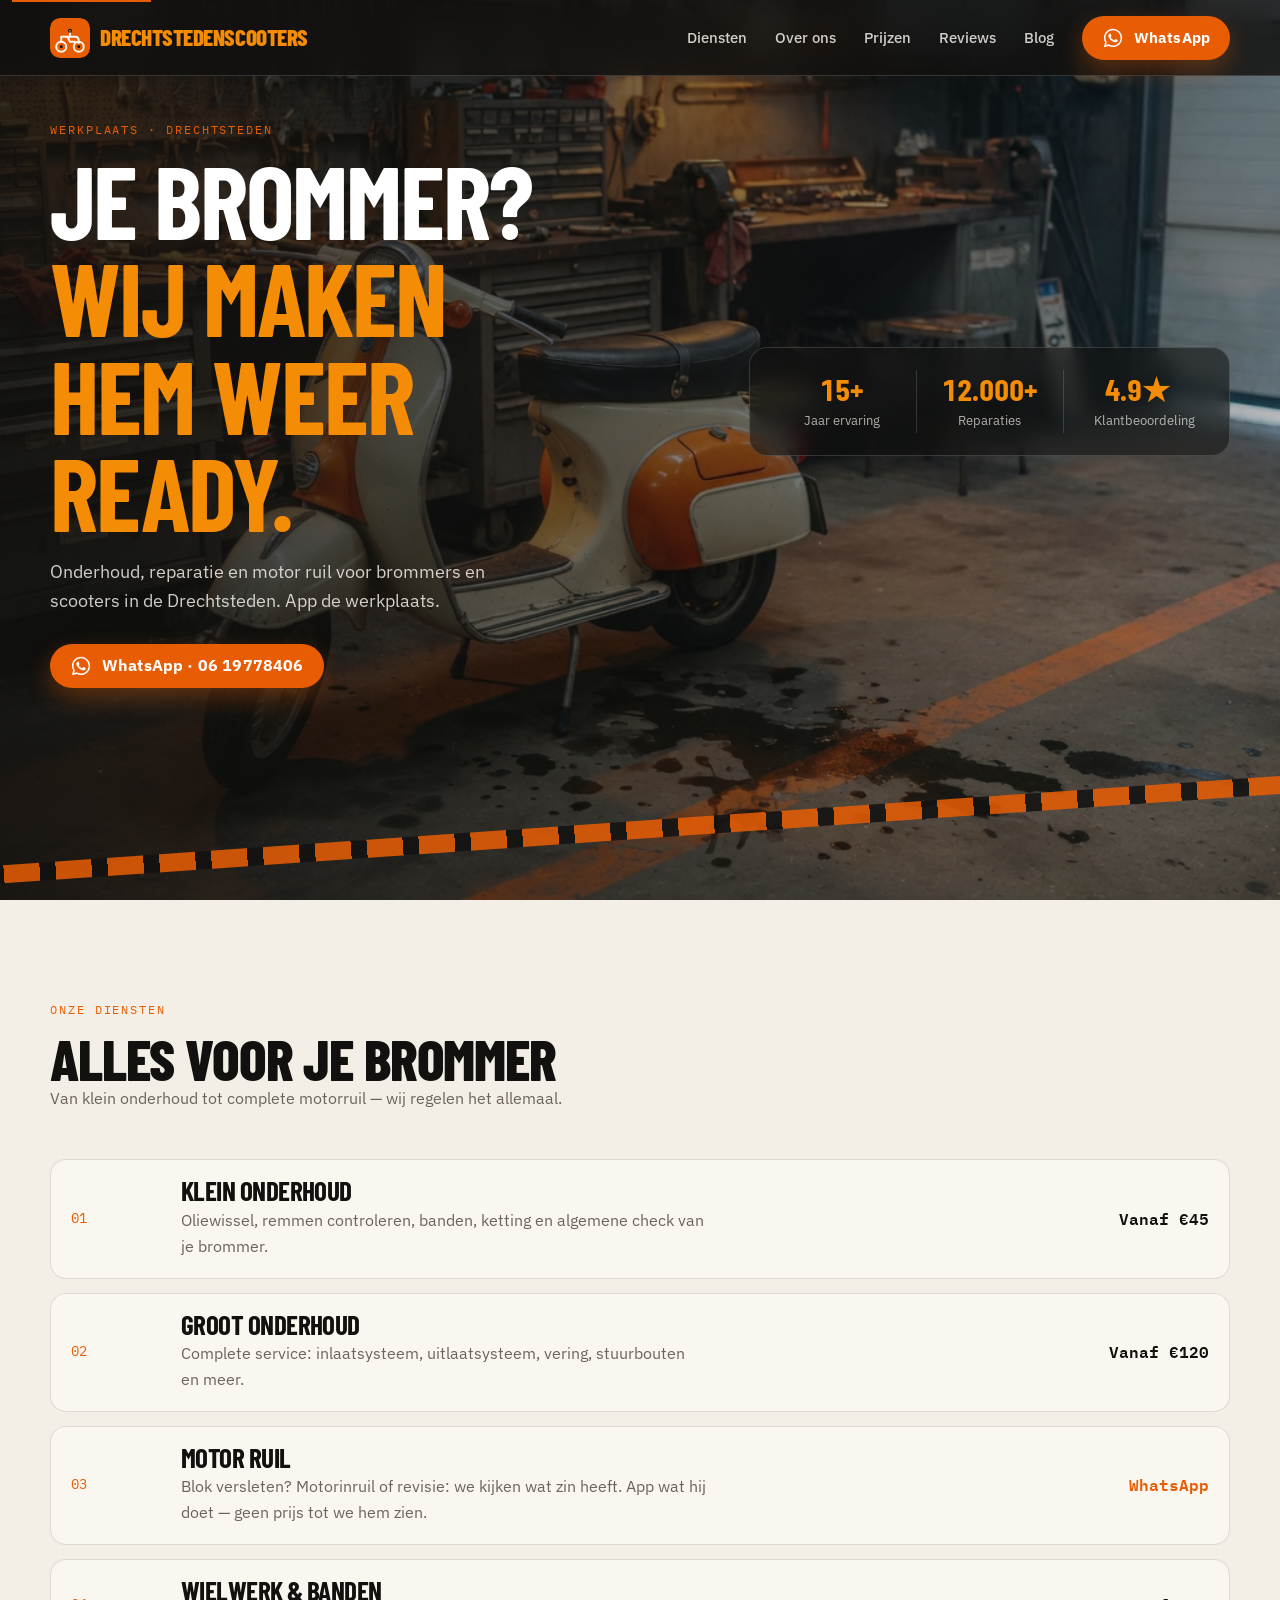
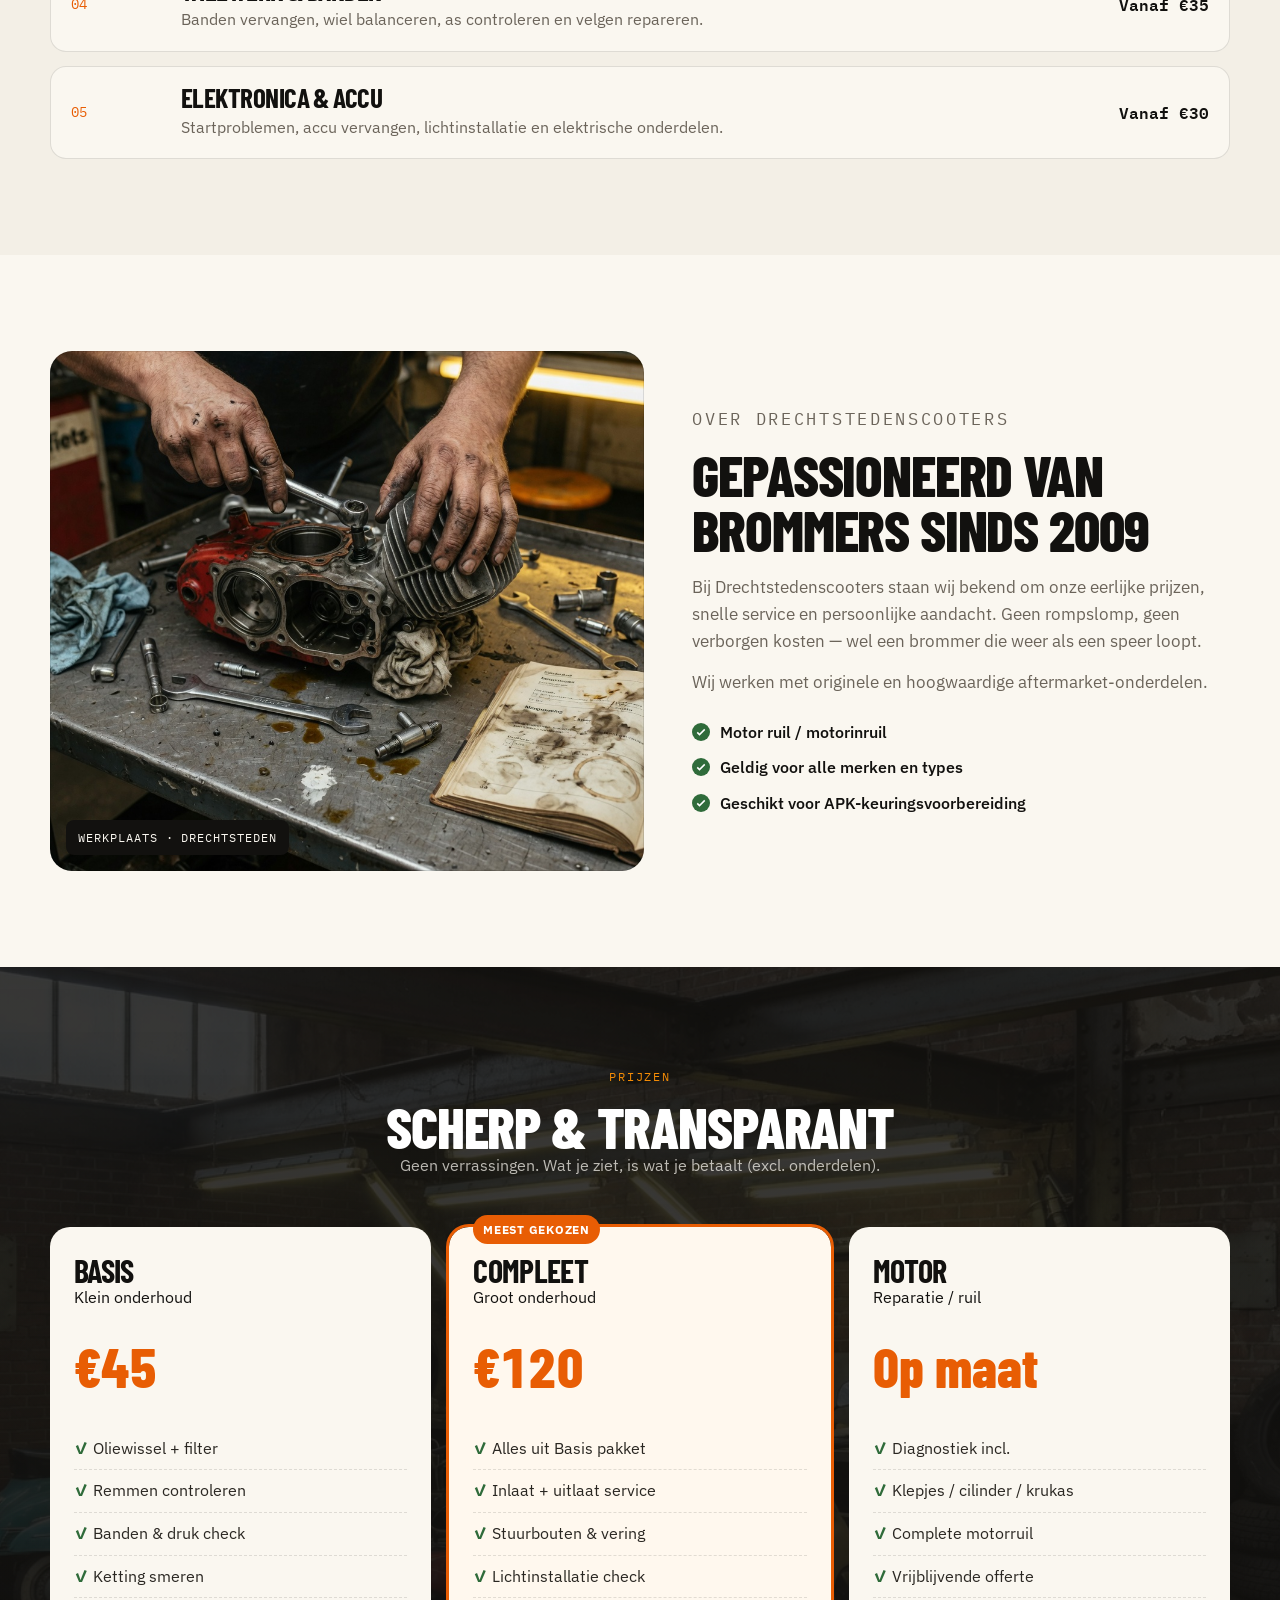
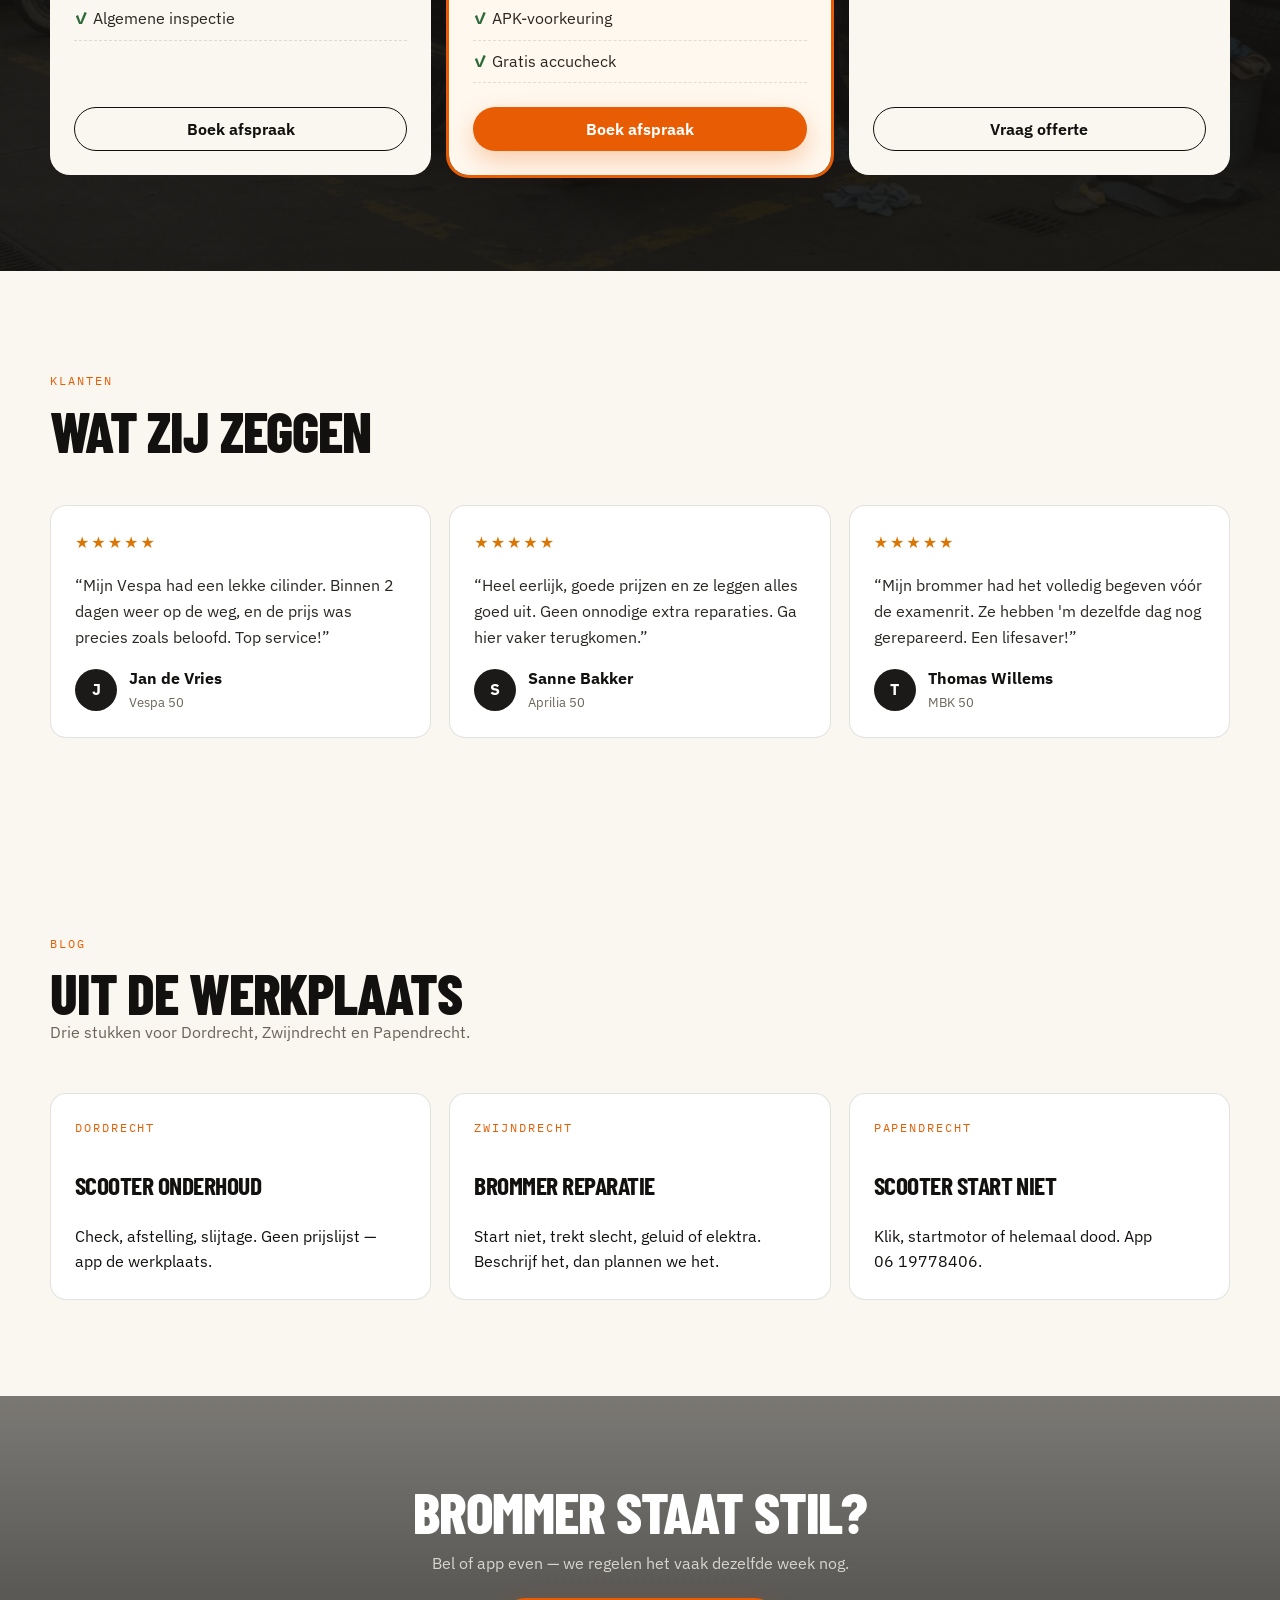
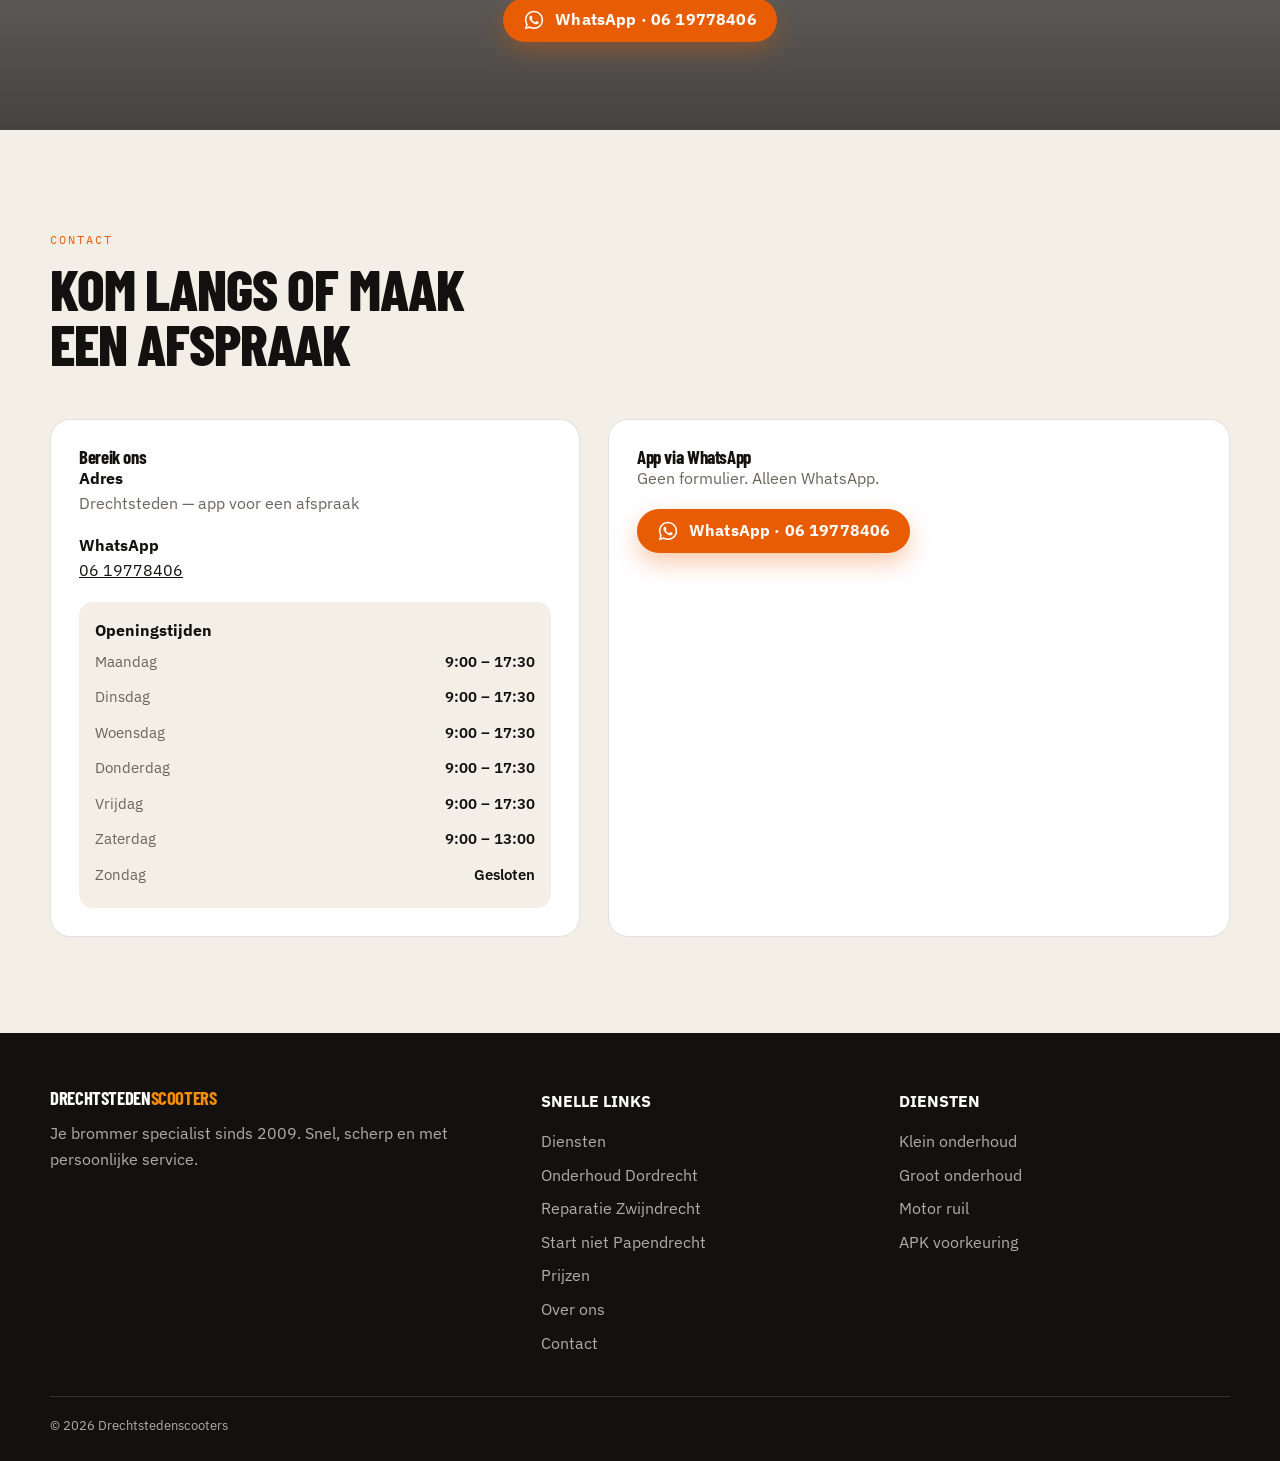
==== commit 499b2b5e: "Add motor-ruil title and drop lak, warranty, socials Set homepage title/og around motor ruil, keep H" ====
--- a/index.html
+++ b/index.html
@@ -3,12 +3,12 @@
 <head>
     <meta charset="UTF-8">
     <meta name="viewport" content="width=device-width, initial-scale=1.0">
-    <title>Drechtstedenscooters – Brommer- en scooterreparatie Drechtsteden</title>
-    <meta name="description" content="Onderhoud en reparatie van brommers en scooters in de Drechtsteden. Contact via WhatsApp.">
+    <title>Mijn motor ruil | Scooter- &amp; brommerwerkplaats Drechtsteden</title>
+    <meta name="description" content="Motor ruil en reparatie van scooters en brommers in de Drechtsteden. App de werkplaats: 06 19778406.">
     <meta name="robots" content="index, follow">
     <link rel="canonical" href="https://www.drechtstedenscooters.nl/">
-    <meta property="og:title" content="Brommer- en scooterreparatie Drechtsteden | Drechtstedenscooters">
-    <meta property="og:description" content="Onderhoud en reparatie van brommers en scooters in de Drechtsteden. Contact via WhatsApp 06 19778406.">
+    <meta property="og:title" content="Motor ruil &amp; reparatie Drechtsteden | Drechtstedenscooters">
+    <meta property="og:description" content="Motor ruil en reparatie van scooters en brommers in de Drechtsteden. App de werkplaats: 06 19778406.">
     <meta property="og:locale" content="nl_NL">
     <meta property="og:type" content="website">
     <meta property="og:url" content="https://www.drechtstedenscooters.nl/">
@@ -26,7 +26,7 @@
           "url": "https://www.drechtstedenscooters.nl/",
           "telephone": "+31619778406",
           "image": "https://www.drechtstedenscooters.nl/public/photos/hero.jpg",
-          "description": "Onderhoud en reparatie van brommers en scooters in de Drechtsteden.",
+          "description": "Motor ruil, onderhoud en reparatie van brommers en scooters in de Drechtsteden.",
           "areaServed": [
             {"@type": "City", "name": "Dordrecht"},
             {"@type": "City", "name": "Zwijndrecht"},
@@ -103,7 +103,7 @@
             <div>
                 <p class="kicker">Werkplaats · Drechtsteden</p>
                 <h1>Je brommer? <em>Wij maken hem weer ready.</em></h1>
-                <p class="hero-lead">Professioneel onderhoud, reparaties en service voor alle types brommers en scooters. Snel, scherp en met garantie.</p>
+                <p class="hero-lead">Onderhoud, reparatie en motor ruil voor brommers en scooters in de Drechtsteden. App de werkplaats.</p>
                 <div class="hero-actions">
                     <a class="btn btn-wa" href="https://wa.me/31619778406?text=Hoi%2C%20ik%20heb%20een%20vraag%20over%20mijn%20scooter" rel="noopener noreferrer"><svg class="wa-icon" viewBox="0 0 24 24" aria-hidden="true" focusable="false"><path fill="currentColor" d="M19.05 4.91A9.82 9.82 0 0 0 12.04 2C6.58 2 2.13 6.45 2.13 11.91c0 1.75.46 3.45 1.32 4.95L2 22l5.25-1.38a9.87 9.87 0 0 0 4.79 1.22h.01c5.46 0 9.91-4.45 9.91-9.91 0-2.65-1.03-5.14-2.91-7.02m-7.01 15.24h-.01a8.2 8.2 0 0 1-4.18-1.15l-.3-.18-3.12.82.83-3.04-.2-.31a8.18 8.18 0 0 1-1.26-4.38c0-4.54 3.7-8.24 8.25-8.24 2.2 0 4.27.86 5.82 2.42a8.18 8.18 0 0 1 2.41 5.83c.01 4.54-3.7 8.23-8.24 8.23m4.52-6.16c-.25-.12-1.47-.72-1.7-.81-.23-.08-.39-.12-.56.12-.17.25-.64.81-.79.97-.15.17-.29.19-.54.06-.25-.12-1.05-.39-2-1.23-.74-.66-1.24-1.47-1.38-1.72-.15-.25-.02-.38.11-.51.11-.11.25-.29.37-.43.12-.15.17-.25.25-.41.08-.17.04-.31-.02-.43-.06-.12-.56-1.34-.76-1.84-.2-.48-.4-.42-.56-.42h-.48c-.17 0-.43.06-.66.31-.23.25-.87.85-.87 2.07s.89 2.4 1.01 2.56c.12.17 1.75 2.67 4.23 3.74.59.26 1.05.41 1.41.52.59.19 1.13.16 1.56.1.48-.07 1.47-.6 1.67-1.18.21-.58.21-1.07.15-1.18-.06-.1-.23-.17-.48-.29"/></svg> WhatsApp · 06 19778406</a>
                 </div>
@@ -145,10 +145,10 @@
                 <article class="service reveal">
                     <div class="service-no">03</div>
                     <div>
-                        <h3>Motor reparatie</h3>
-                        <p>Klepjes, cilinder, krukas of complete motorruil. Wij lossen het op.</p>
-                    </div>
-                    <div class="price-tag">Op maat</div>
+                        <h3>Motor ruil</h3>
+                        <p>Blok versleten? Motorinruil of revisie: we kijken wat zin heeft. App wat hij doet — geen prijs tot we hem zien.</p>
+                    </div>
+                    <a class="price-tag" href="https://wa.me/31619778406?text=Hoi%2C%20motor%20ruil" rel="noopener noreferrer">WhatsApp</a>
                 </article>
                 <article class="service reveal">
                     <div class="service-no">04</div>
@@ -165,14 +165,6 @@
                         <p>Startproblemen, accu vervangen, lichtinstallatie en elektrische onderdelen.</p>
                     </div>
                     <div class="price-tag">Vanaf €30</div>
-                </article>
-                <article class="service reveal">
-                    <div class="service-no">06</div>
-                    <div>
-                        <h3>Plaatwerk &amp; lak</h3>
-                        <p>Krasjes, deuken of een complete verfbeurt? Wij maken je brommer weer strak.</p>
-                    </div>
-                    <div class="price-tag">Op maat</div>
                 </article>
             </div>
         </div>
@@ -188,8 +180,9 @@
                 <p class="kicker">Over Drechtstedenscooters</p>
                 <h2>Gepassioneerd van brommers sinds 2009</h2>
                 <p>Bij Drechtstedenscooters staan wij bekend om onze eerlijke prijzen, snelle service en persoonlijke aandacht. Geen rompslomp, geen verborgen kosten — wel een brommer die weer als een speer loopt.</p>
-                <p>Wij werken met originele en hoogwaardige aftermarket-onderdelen en geven altijd 6 maanden garantie op ons werk.</p>
+                <p>Wij werken met originele en hoogwaardige aftermarket-onderdelen.</p>
                 <ul class="checks">
+                    <li>Motor ruil / motorinruil</li>
                     <li>Geldig voor alle merken en types</li>
                     <li>Geschikt voor APK-keuringsvoorbereiding</li>
                 </ul>
@@ -241,7 +234,6 @@
                         <li>Diagnostiek incl.</li>
                         <li>Klepjes / cilinder / krukas</li>
                         <li>Complete motorruil</li>
-                        <li>6 mnd garantie</li>
                         <li>Vrijblijvende offerte</li>
                     </ul>
                     <a class="btn btn-dark" href="#contact">Vraag offerte</a>
@@ -400,17 +392,8 @@
                     <ul>
                         <li><a href="#diensten">Klein onderhoud</a></li>
                         <li><a href="#diensten">Groot onderhoud</a></li>
-                        <li><a href="#diensten">Motor reparatie</a></li>
+                        <li><a href="#diensten">Motor ruil</a></li>
                         <li><a href="#diensten">APK voorkeuring</a></li>
-                    </ul>
-                </div>
-                <div>
-                    <h4>Volg ons</h4>
-                    <ul>
-                        <li><a href="#">Instagram</a></li>
-                        <li><a href="#">Facebook</a></li>
-                        <li><a href="#">TikTok</a></li>
-                        <li><a href="#">Google Reviews</a></li>
                     </ul>
                 </div>
             </div>
--- a/css/styles.css
+++ b/css/styles.css
@@ -460,6 +460,15 @@
   white-space: nowrap;
 }
 
+a.price-tag {
+  color: var(--accent);
+  text-decoration: none;
+}
+
+a.price-tag:hover {
+  color: var(--accent-2);
+}
+
 /* About */
 .about-grid {
   display: grid;
@@ -813,7 +822,7 @@
 
 .footer-grid {
   display: grid;
-  grid-template-columns: 1.4fr repeat(3, 1fr);
+  grid-template-columns: 1.4fr repeat(2, 1fr);
   gap: 28px;
   margin-bottom: 32px;
 }
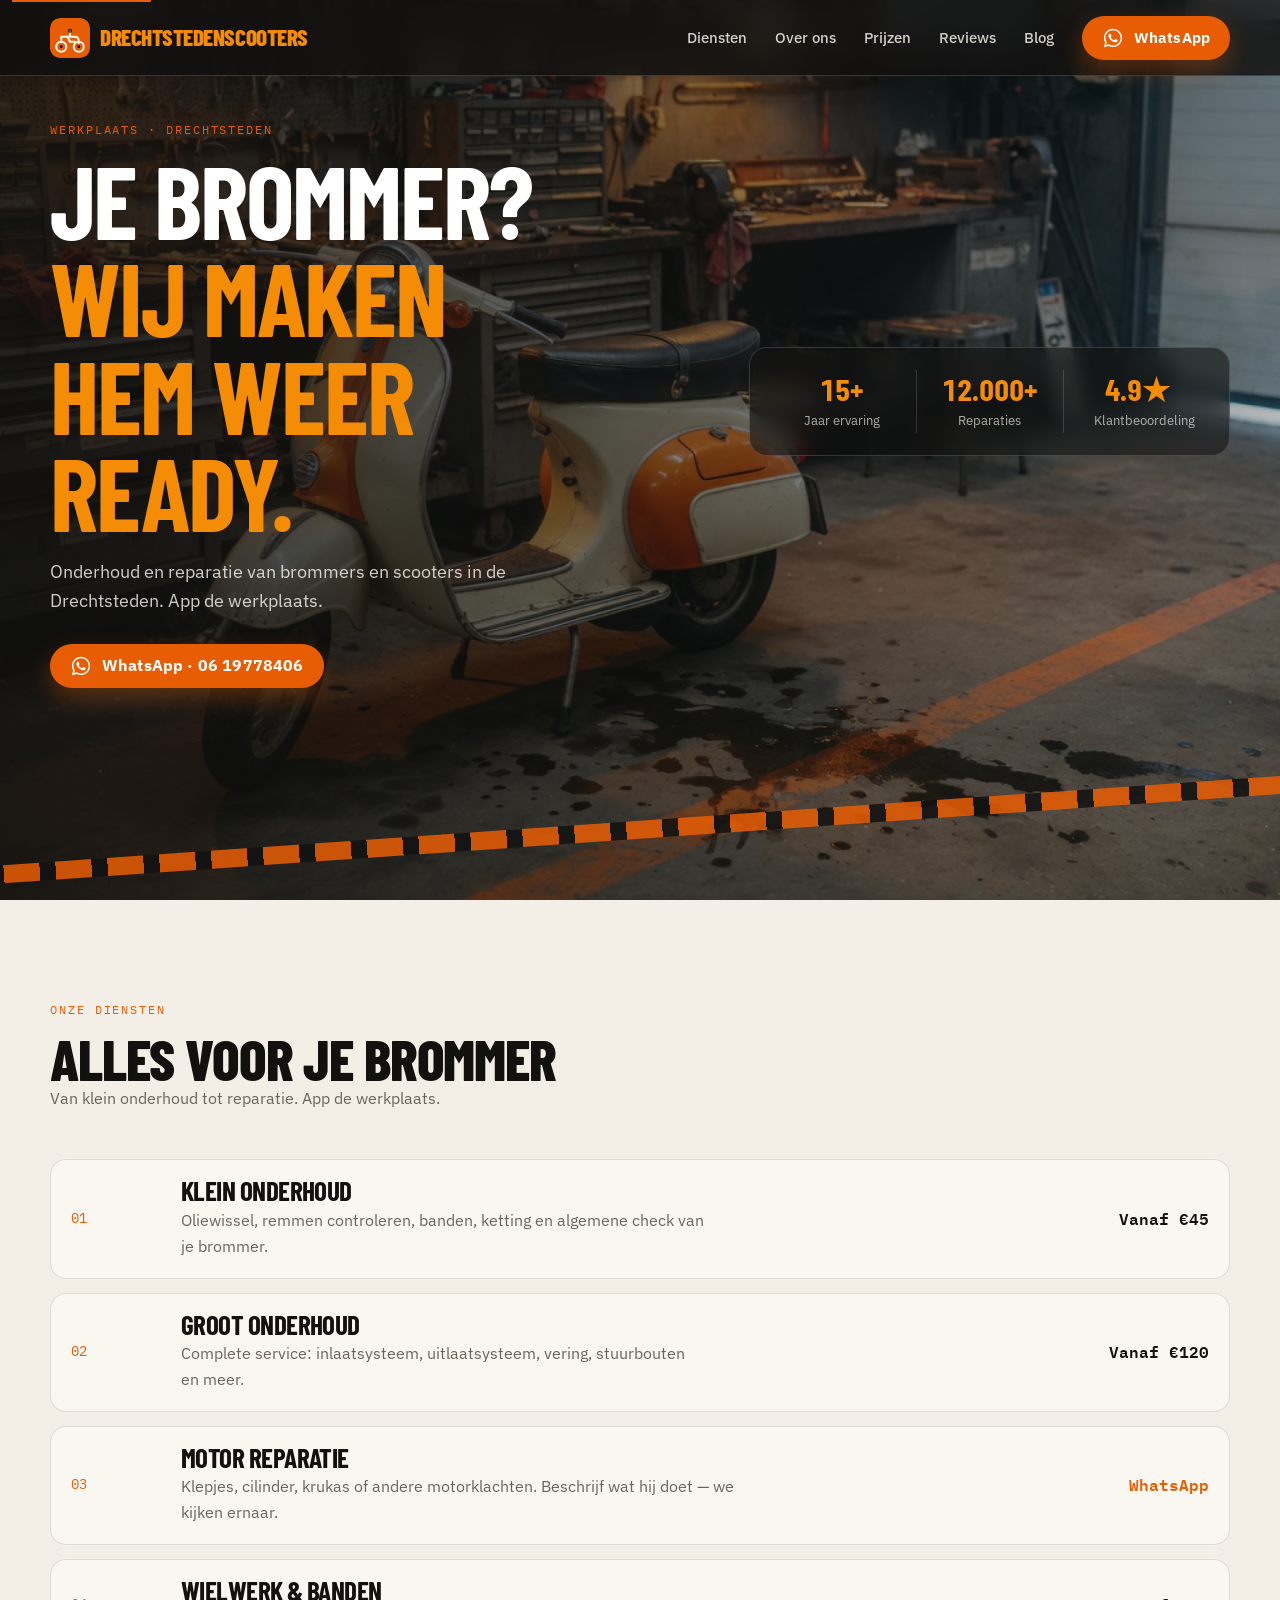
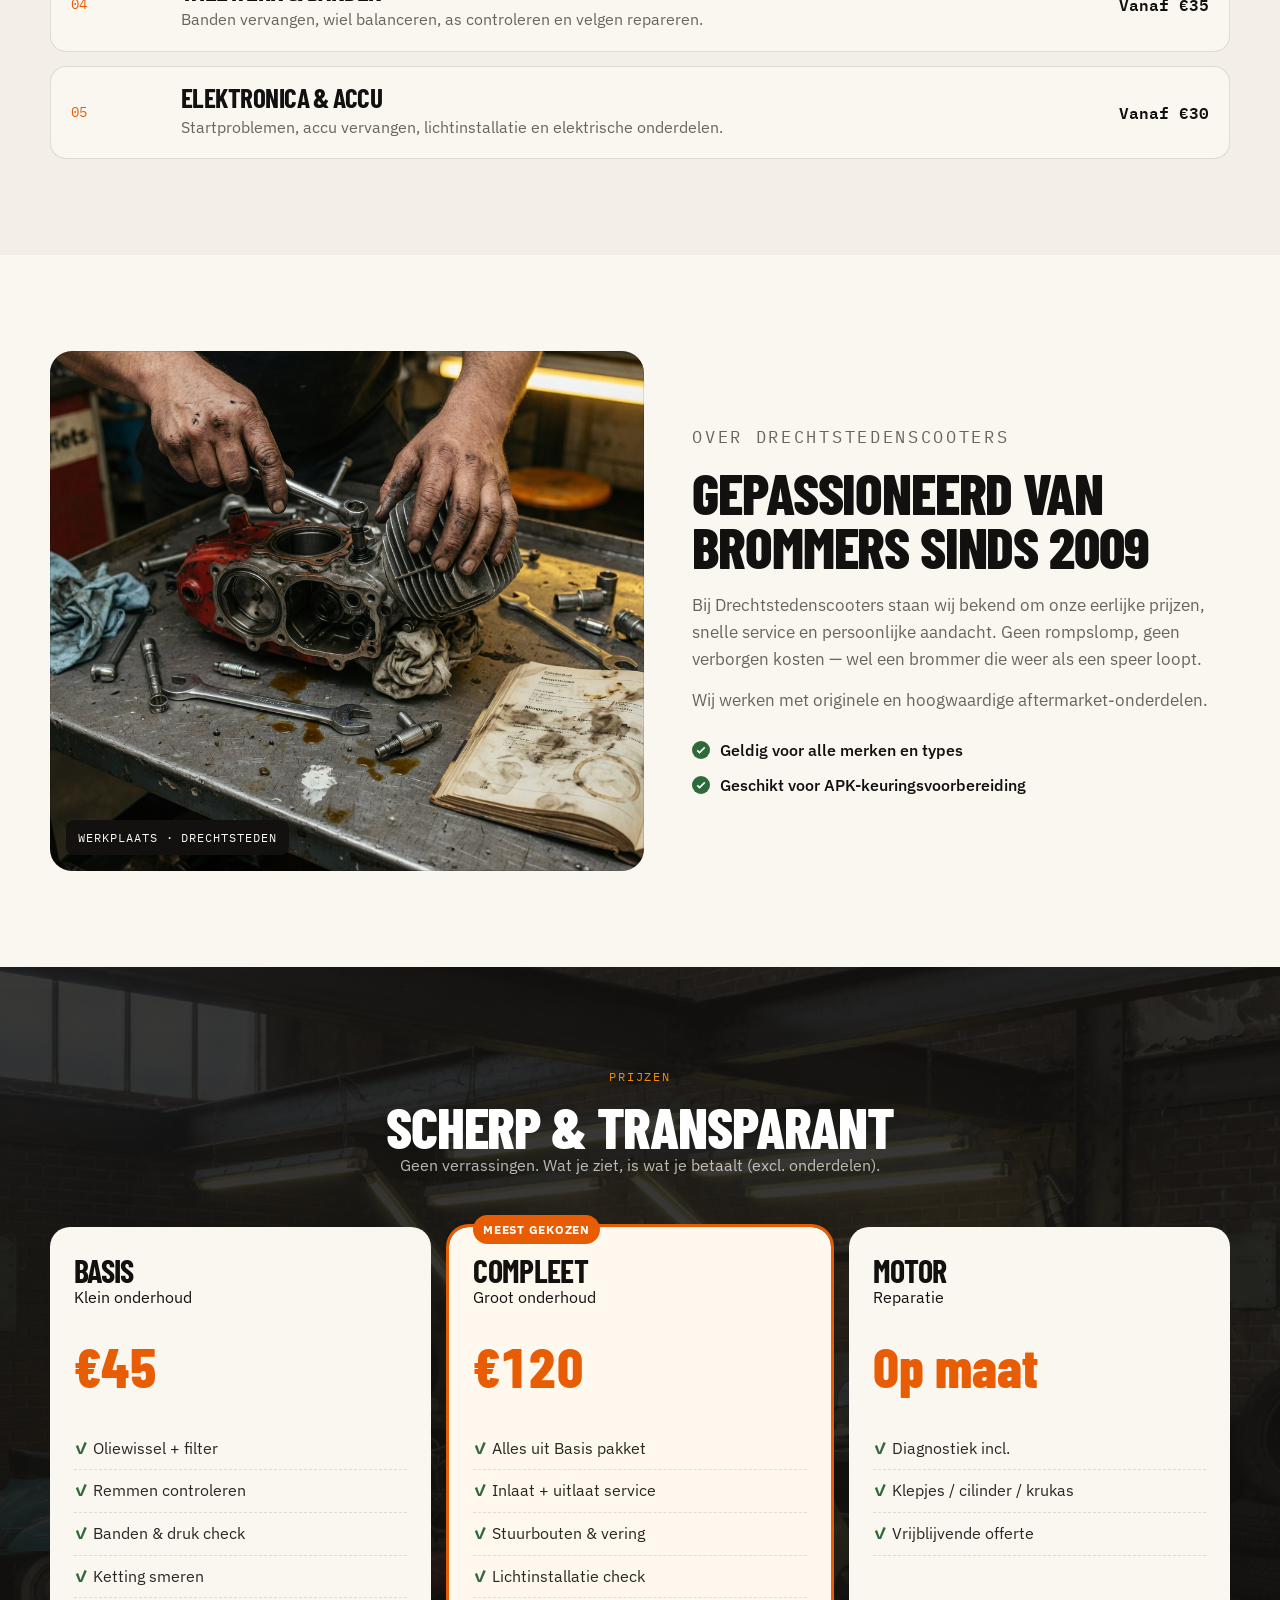
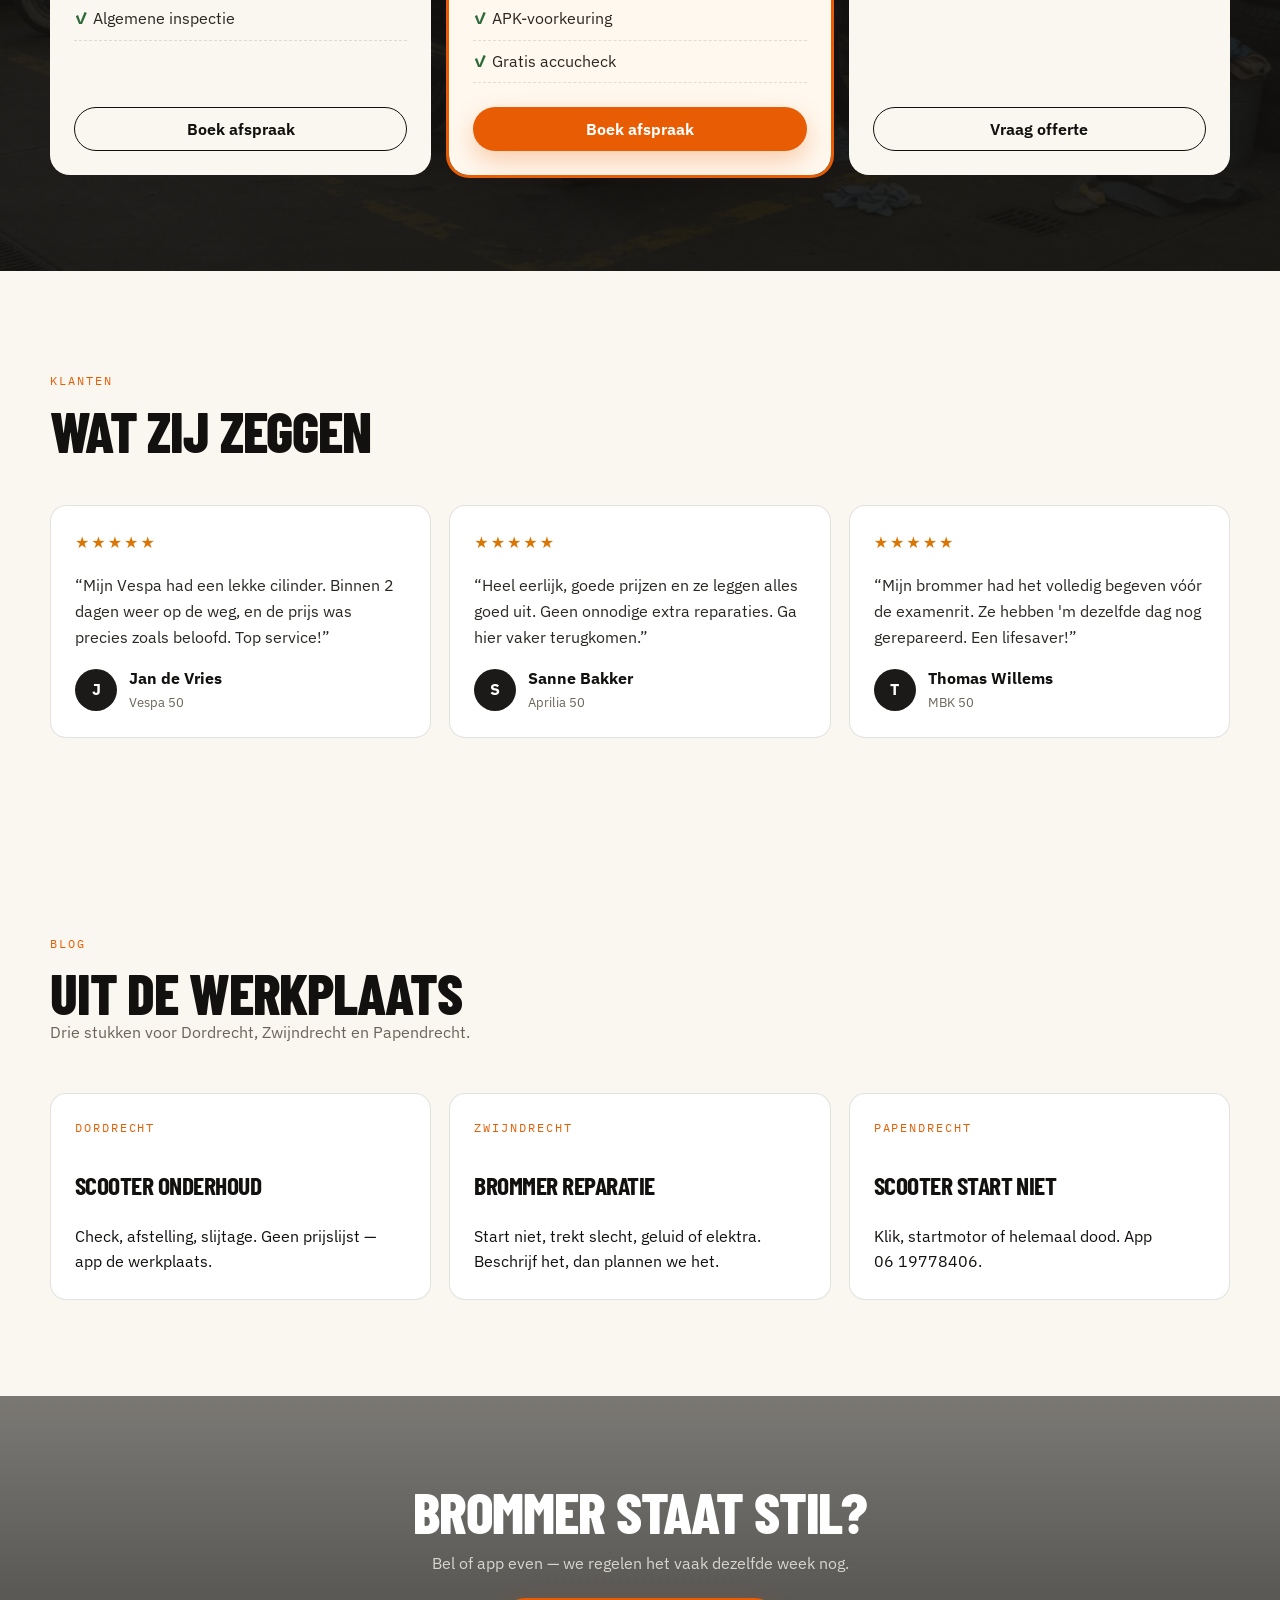
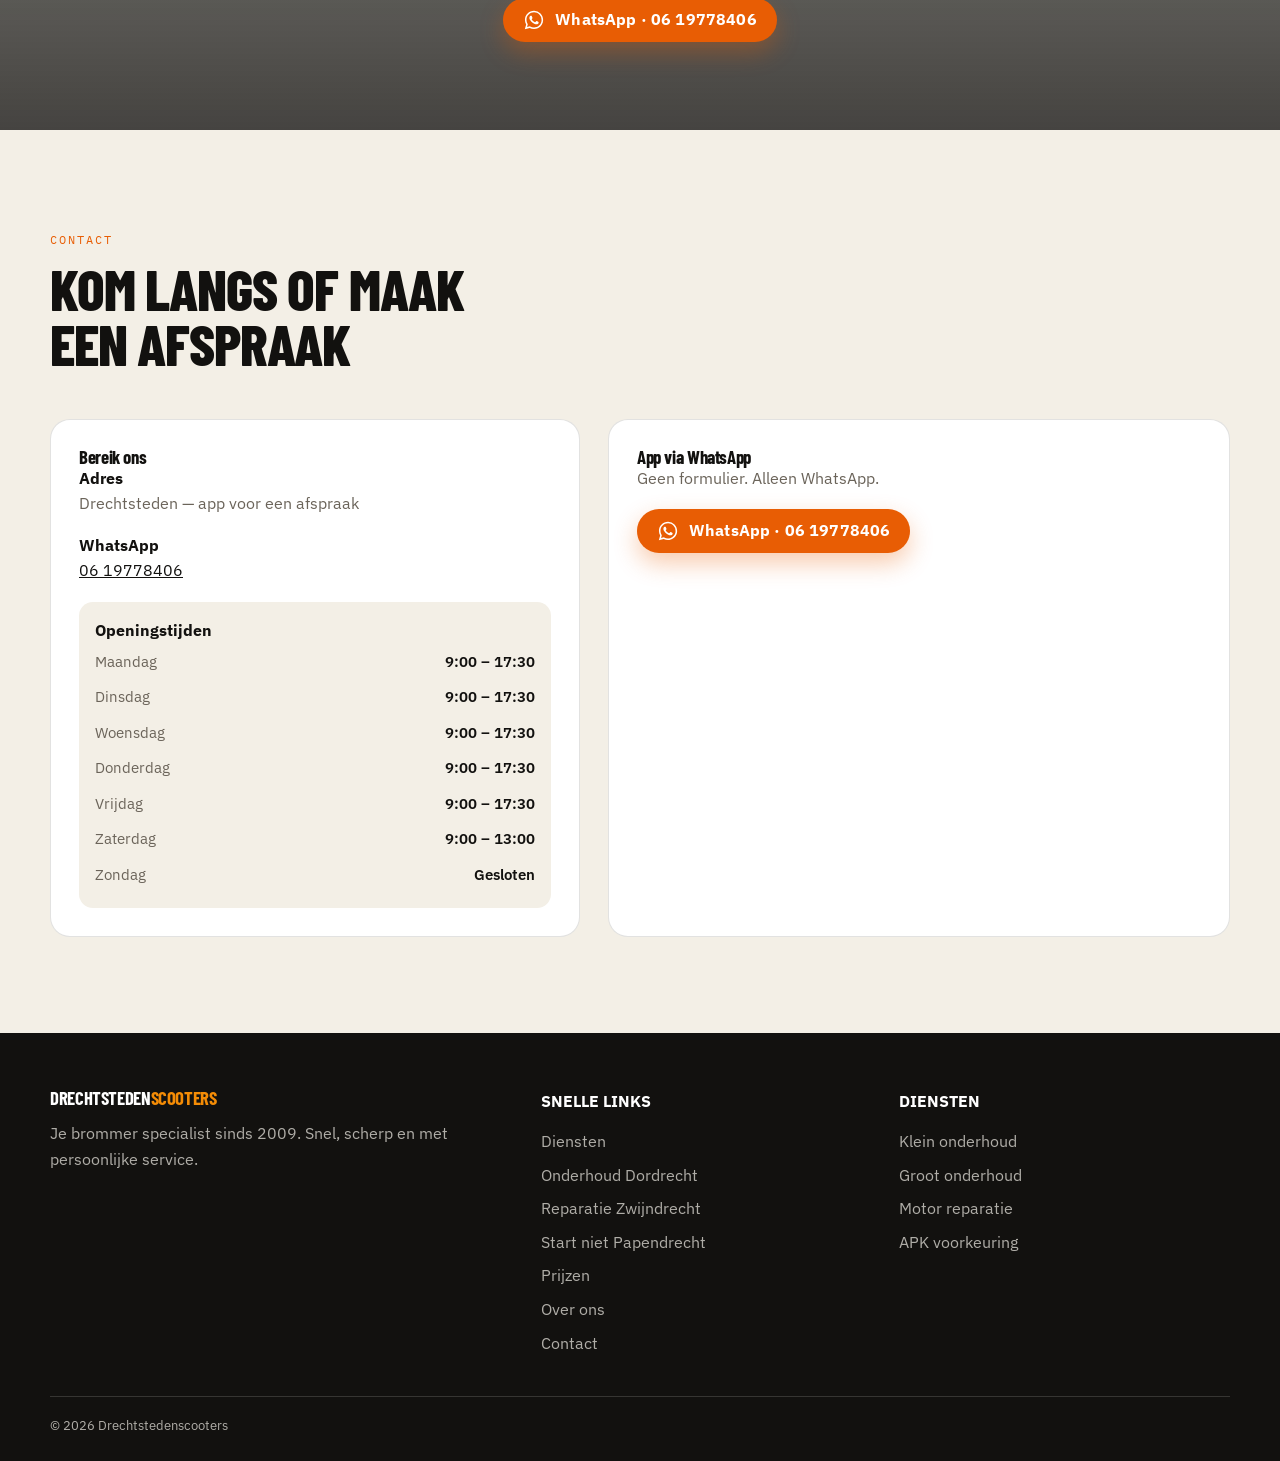
==== commit fb264cfa: "Drop motor ruil; reset title to workshop voice Lau: geen motorinruil. Strip every motor-ruil mention" ====
--- a/index.html
+++ b/index.html
@@ -3,12 +3,12 @@
 <head>
     <meta charset="UTF-8">
     <meta name="viewport" content="width=device-width, initial-scale=1.0">
-    <title>Mijn motor ruil | Scooter- &amp; brommerwerkplaats Drechtsteden</title>
-    <meta name="description" content="Motor ruil en reparatie van scooters en brommers in de Drechtsteden. App de werkplaats: 06 19778406.">
+    <title>Scooter stil? App de werkplaats – Drechtsteden</title>
+    <meta name="description" content="Onderhoud en reparatie van scooters en brommers in de Drechtsteden. App de werkplaats: 06 19778406.">
     <meta name="robots" content="index, follow">
     <link rel="canonical" href="https://www.drechtstedenscooters.nl/">
-    <meta property="og:title" content="Motor ruil &amp; reparatie Drechtsteden | Drechtstedenscooters">
-    <meta property="og:description" content="Motor ruil en reparatie van scooters en brommers in de Drechtsteden. App de werkplaats: 06 19778406.">
+    <meta property="og:title" content="Start niet? Wij wel. | Drechtstedenscooters">
+    <meta property="og:description" content="Onderhoud en reparatie van scooters en brommers in de Drechtsteden. App de werkplaats: 06 19778406.">
     <meta property="og:locale" content="nl_NL">
     <meta property="og:type" content="website">
     <meta property="og:url" content="https://www.drechtstedenscooters.nl/">
@@ -26,7 +26,7 @@
           "url": "https://www.drechtstedenscooters.nl/",
           "telephone": "+31619778406",
           "image": "https://www.drechtstedenscooters.nl/public/photos/hero.jpg",
-          "description": "Motor ruil, onderhoud en reparatie van brommers en scooters in de Drechtsteden.",
+          "description": "Onderhoud en reparatie van brommers en scooters in de Drechtsteden.",
           "areaServed": [
             {"@type": "City", "name": "Dordrecht"},
             {"@type": "City", "name": "Zwijndrecht"},
@@ -103,7 +103,7 @@
             <div>
                 <p class="kicker">Werkplaats · Drechtsteden</p>
                 <h1>Je brommer? <em>Wij maken hem weer ready.</em></h1>
-                <p class="hero-lead">Onderhoud, reparatie en motor ruil voor brommers en scooters in de Drechtsteden. App de werkplaats.</p>
+                <p class="hero-lead">Onderhoud en reparatie van brommers en scooters in de Drechtsteden. App de werkplaats.</p>
                 <div class="hero-actions">
                     <a class="btn btn-wa" href="https://wa.me/31619778406?text=Hoi%2C%20ik%20heb%20een%20vraag%20over%20mijn%20scooter" rel="noopener noreferrer"><svg class="wa-icon" viewBox="0 0 24 24" aria-hidden="true" focusable="false"><path fill="currentColor" d="M19.05 4.91A9.82 9.82 0 0 0 12.04 2C6.58 2 2.13 6.45 2.13 11.91c0 1.75.46 3.45 1.32 4.95L2 22l5.25-1.38a9.87 9.87 0 0 0 4.79 1.22h.01c5.46 0 9.91-4.45 9.91-9.91 0-2.65-1.03-5.14-2.91-7.02m-7.01 15.24h-.01a8.2 8.2 0 0 1-4.18-1.15l-.3-.18-3.12.82.83-3.04-.2-.31a8.18 8.18 0 0 1-1.26-4.38c0-4.54 3.7-8.24 8.25-8.24 2.2 0 4.27.86 5.82 2.42a8.18 8.18 0 0 1 2.41 5.83c.01 4.54-3.7 8.23-8.24 8.23m4.52-6.16c-.25-.12-1.47-.72-1.7-.81-.23-.08-.39-.12-.56.12-.17.25-.64.81-.79.97-.15.17-.29.19-.54.06-.25-.12-1.05-.39-2-1.23-.74-.66-1.24-1.47-1.38-1.72-.15-.25-.02-.38.11-.51.11-.11.25-.29.37-.43.12-.15.17-.25.25-.41.08-.17.04-.31-.02-.43-.06-.12-.56-1.34-.76-1.84-.2-.48-.4-.42-.56-.42h-.48c-.17 0-.43.06-.66.31-.23.25-.87.85-.87 2.07s.89 2.4 1.01 2.56c.12.17 1.75 2.67 4.23 3.74.59.26 1.05.41 1.41.52.59.19 1.13.16 1.56.1.48-.07 1.47-.6 1.67-1.18.21-.58.21-1.07.15-1.18-.06-.1-.23-.17-.48-.29"/></svg> WhatsApp · 06 19778406</a>
                 </div>
@@ -123,7 +123,7 @@
             <div class="section-head">
                 <p class="kicker">Onze diensten</p>
                 <h2>Alles voor je brommer</h2>
-                <p class="muted">Van klein onderhoud tot complete motorruil — wij regelen het allemaal.</p>
+                <p class="muted">Van klein onderhoud tot reparatie. App de werkplaats.</p>
             </div>
             <div class="service-list">
                 <article class="service reveal">
@@ -145,10 +145,10 @@
                 <article class="service reveal">
                     <div class="service-no">03</div>
                     <div>
-                        <h3>Motor ruil</h3>
-                        <p>Blok versleten? Motorinruil of revisie: we kijken wat zin heeft. App wat hij doet — geen prijs tot we hem zien.</p>
-                    </div>
-                    <a class="price-tag" href="https://wa.me/31619778406?text=Hoi%2C%20motor%20ruil" rel="noopener noreferrer">WhatsApp</a>
+                        <h3>Motor reparatie</h3>
+                        <p>Klepjes, cilinder, krukas of andere motorklachten. Beschrijf wat hij doet — we kijken ernaar.</p>
+                    </div>
+                    <a class="price-tag" href="https://wa.me/31619778406?text=Hoi%2C%20motor%20reparatie" rel="noopener noreferrer">WhatsApp</a>
                 </article>
                 <article class="service reveal">
                     <div class="service-no">04</div>
@@ -182,7 +182,6 @@
                 <p>Bij Drechtstedenscooters staan wij bekend om onze eerlijke prijzen, snelle service en persoonlijke aandacht. Geen rompslomp, geen verborgen kosten — wel een brommer die weer als een speer loopt.</p>
                 <p>Wij werken met originele en hoogwaardige aftermarket-onderdelen.</p>
                 <ul class="checks">
-                    <li>Motor ruil / motorinruil</li>
                     <li>Geldig voor alle merken en types</li>
                     <li>Geschikt voor APK-keuringsvoorbereiding</li>
                 </ul>
@@ -228,12 +227,11 @@
                 </article>
                 <article class="ticket reveal">
                     <h3>Motor</h3>
-                    <p>Reparatie / ruil</p>
+                    <p>Reparatie</p>
                     <div class="amount">Op maat</div>
                     <ul>
                         <li>Diagnostiek incl.</li>
                         <li>Klepjes / cilinder / krukas</li>
-                        <li>Complete motorruil</li>
                         <li>Vrijblijvende offerte</li>
                     </ul>
                     <a class="btn btn-dark" href="#contact">Vraag offerte</a>
@@ -392,7 +390,7 @@
                     <ul>
                         <li><a href="#diensten">Klein onderhoud</a></li>
                         <li><a href="#diensten">Groot onderhoud</a></li>
-                        <li><a href="#diensten">Motor ruil</a></li>
+                        <li><a href="#diensten">Motor reparatie</a></li>
                         <li><a href="#diensten">APK voorkeuring</a></li>
                     </ul>
                 </div>
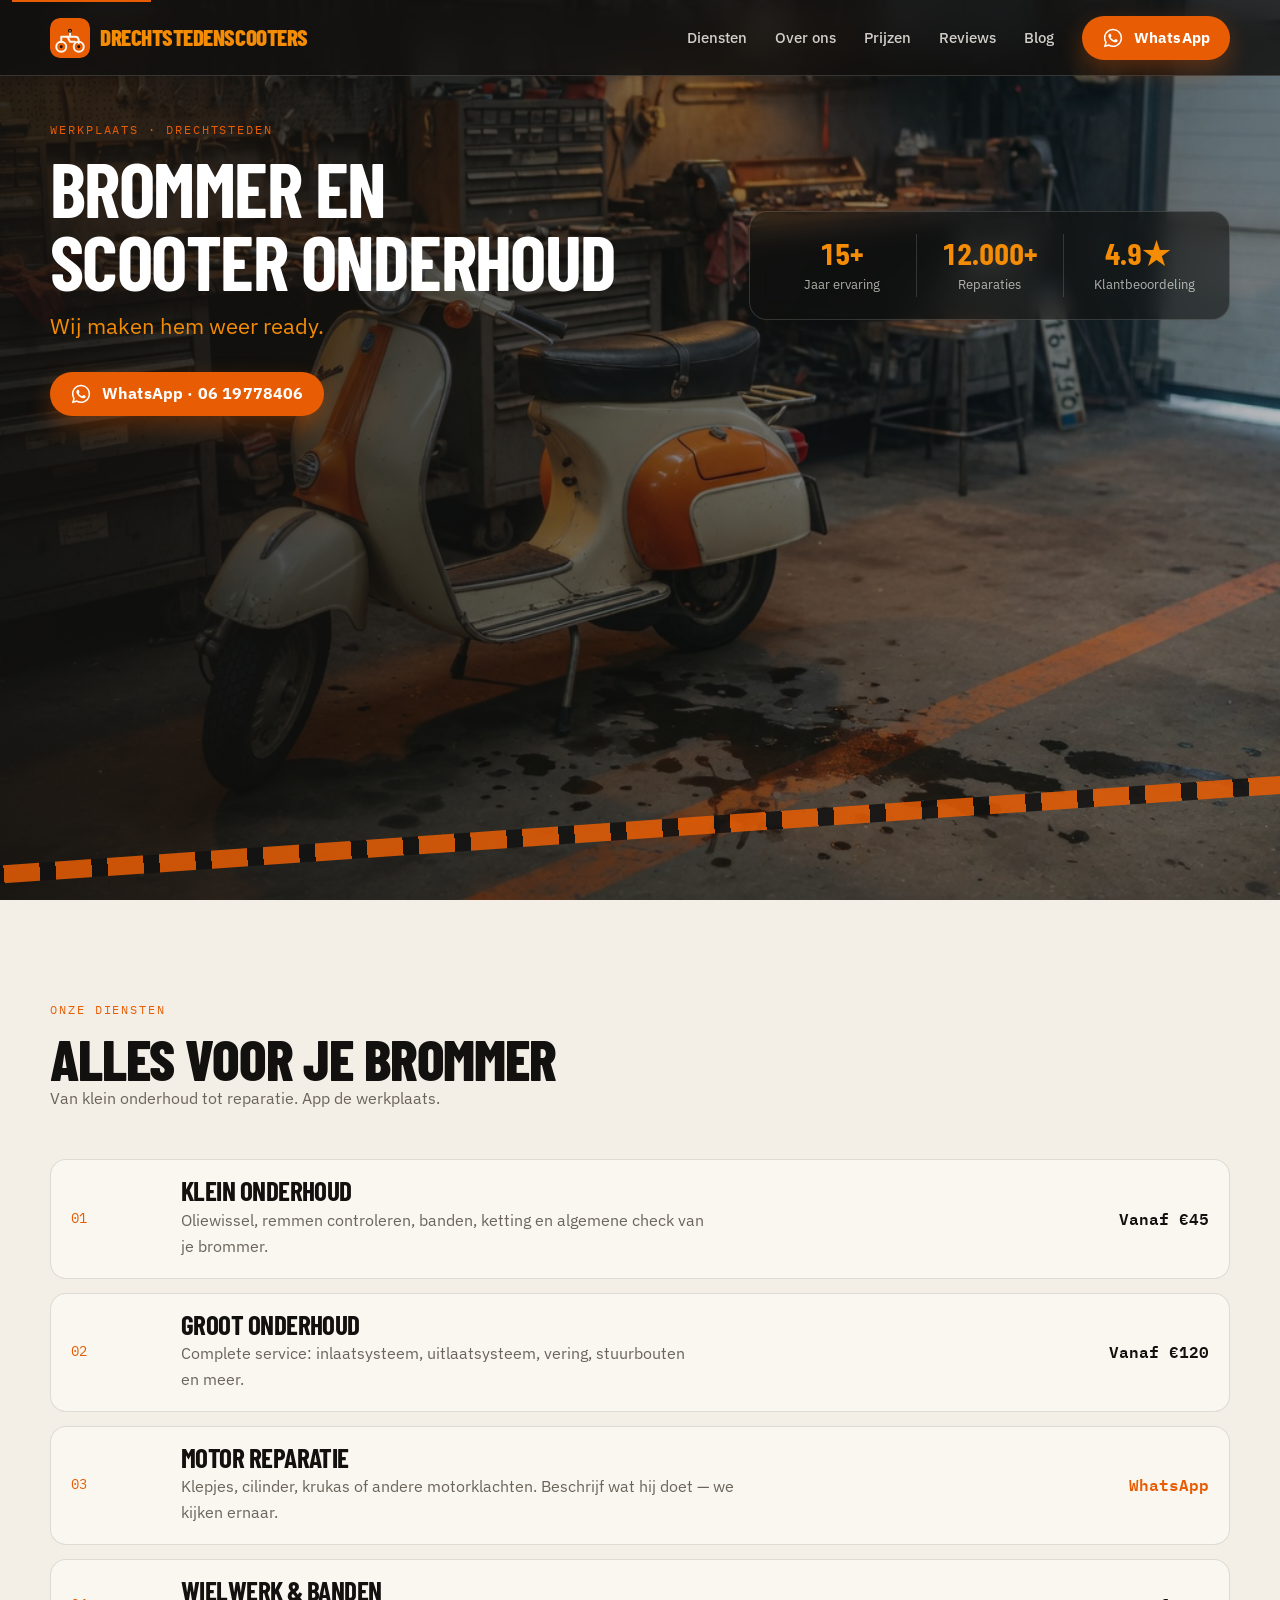
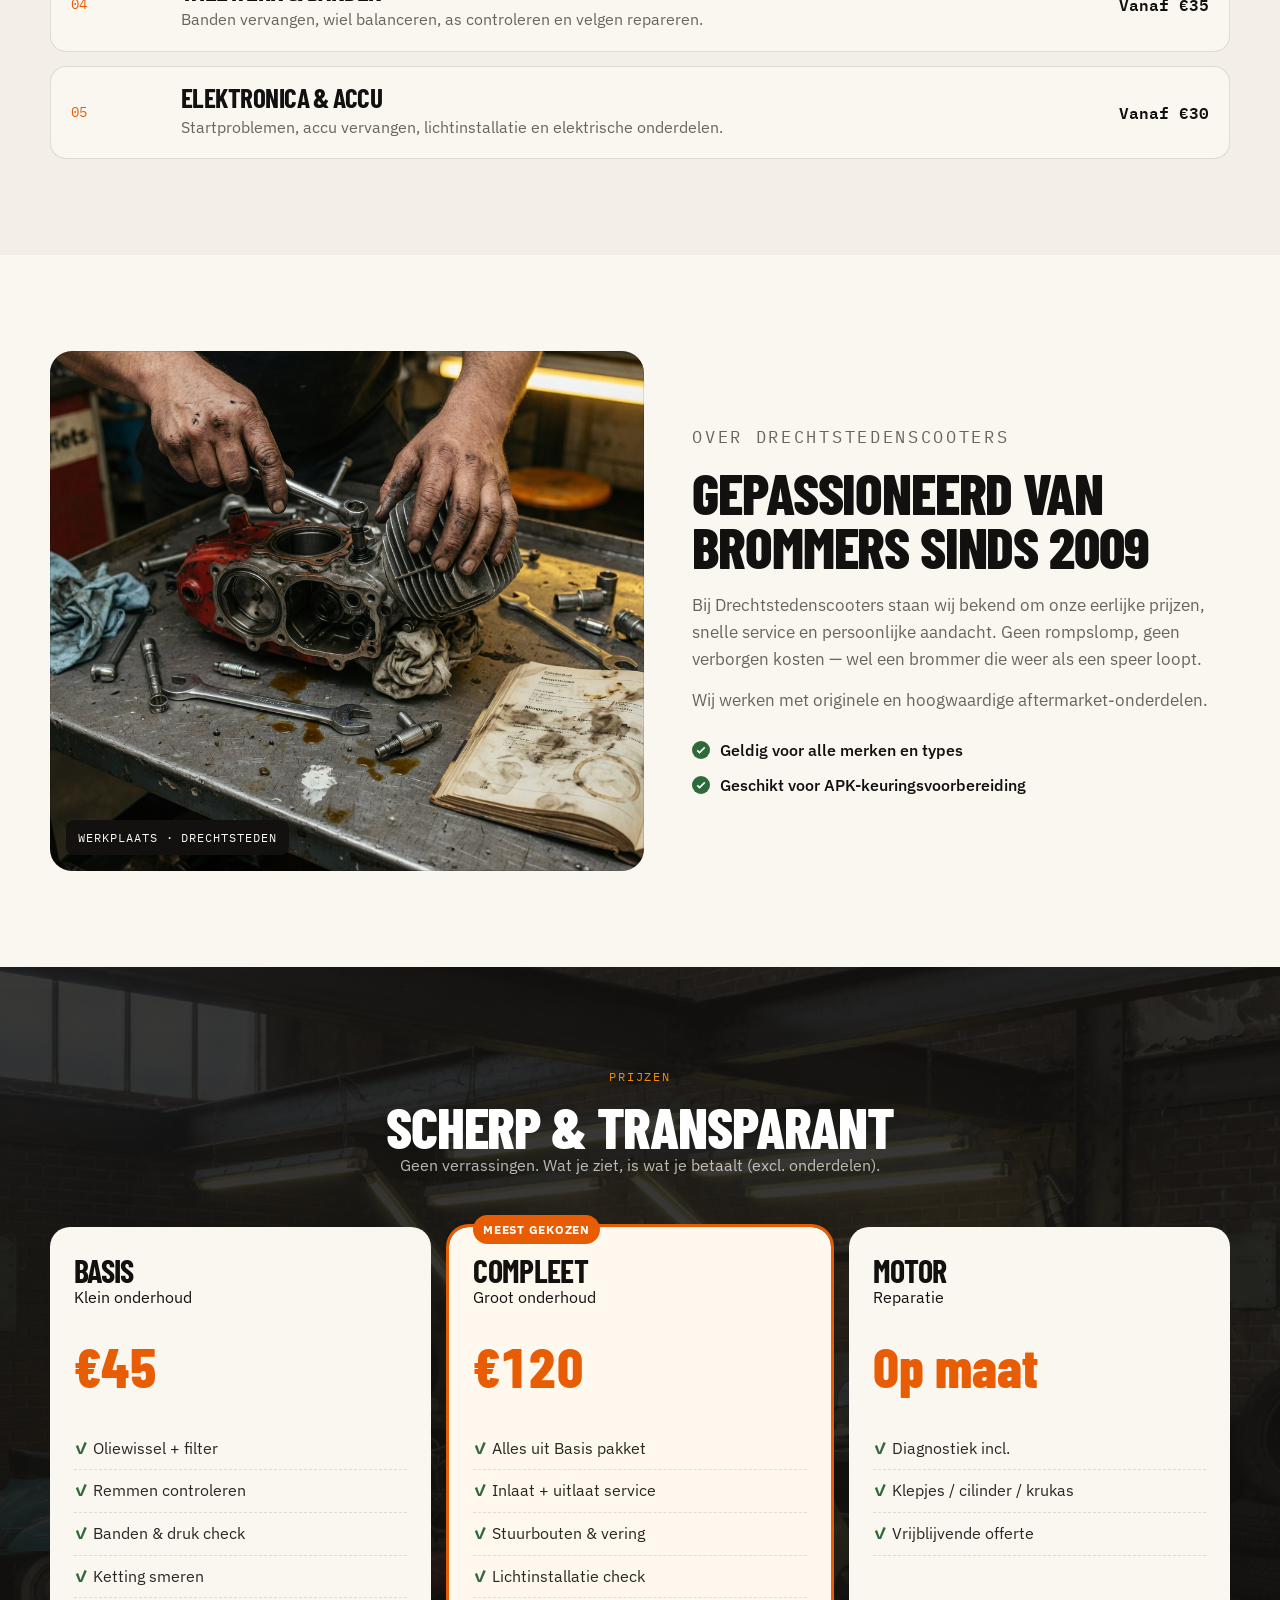
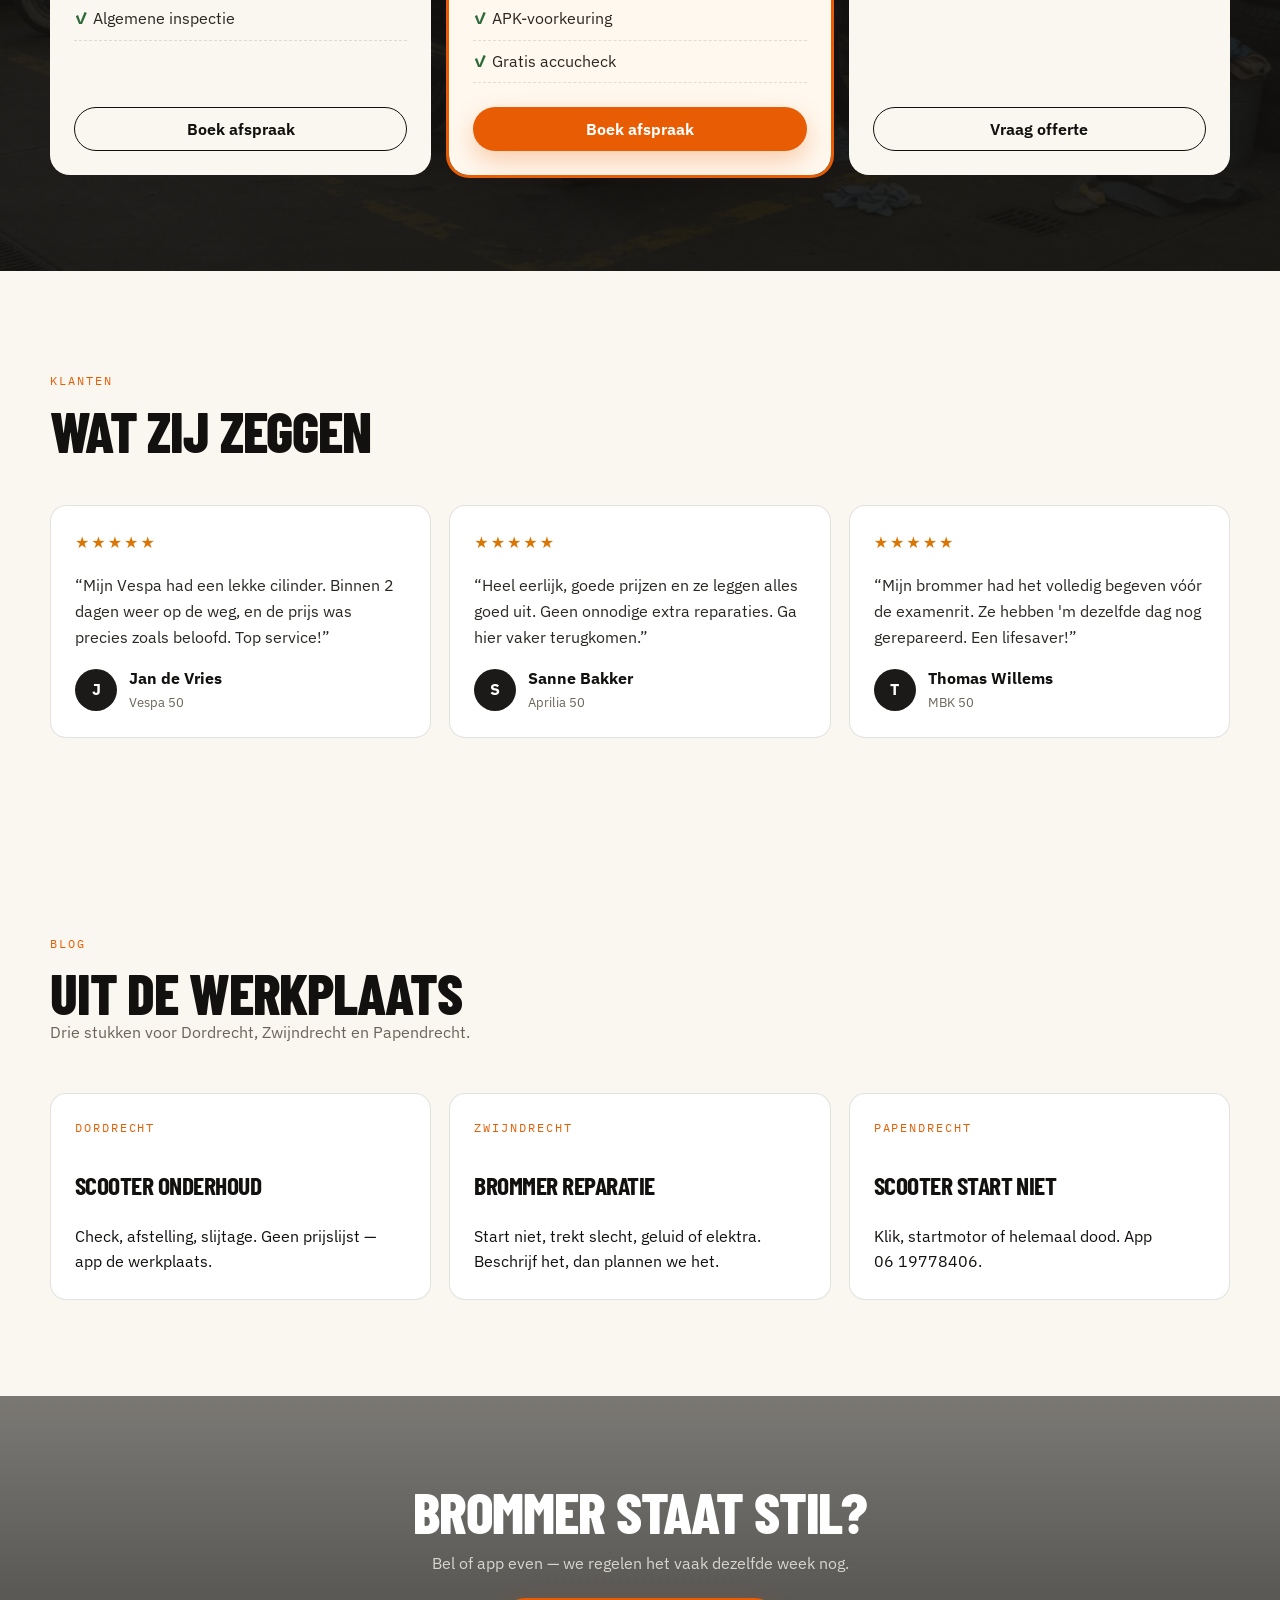
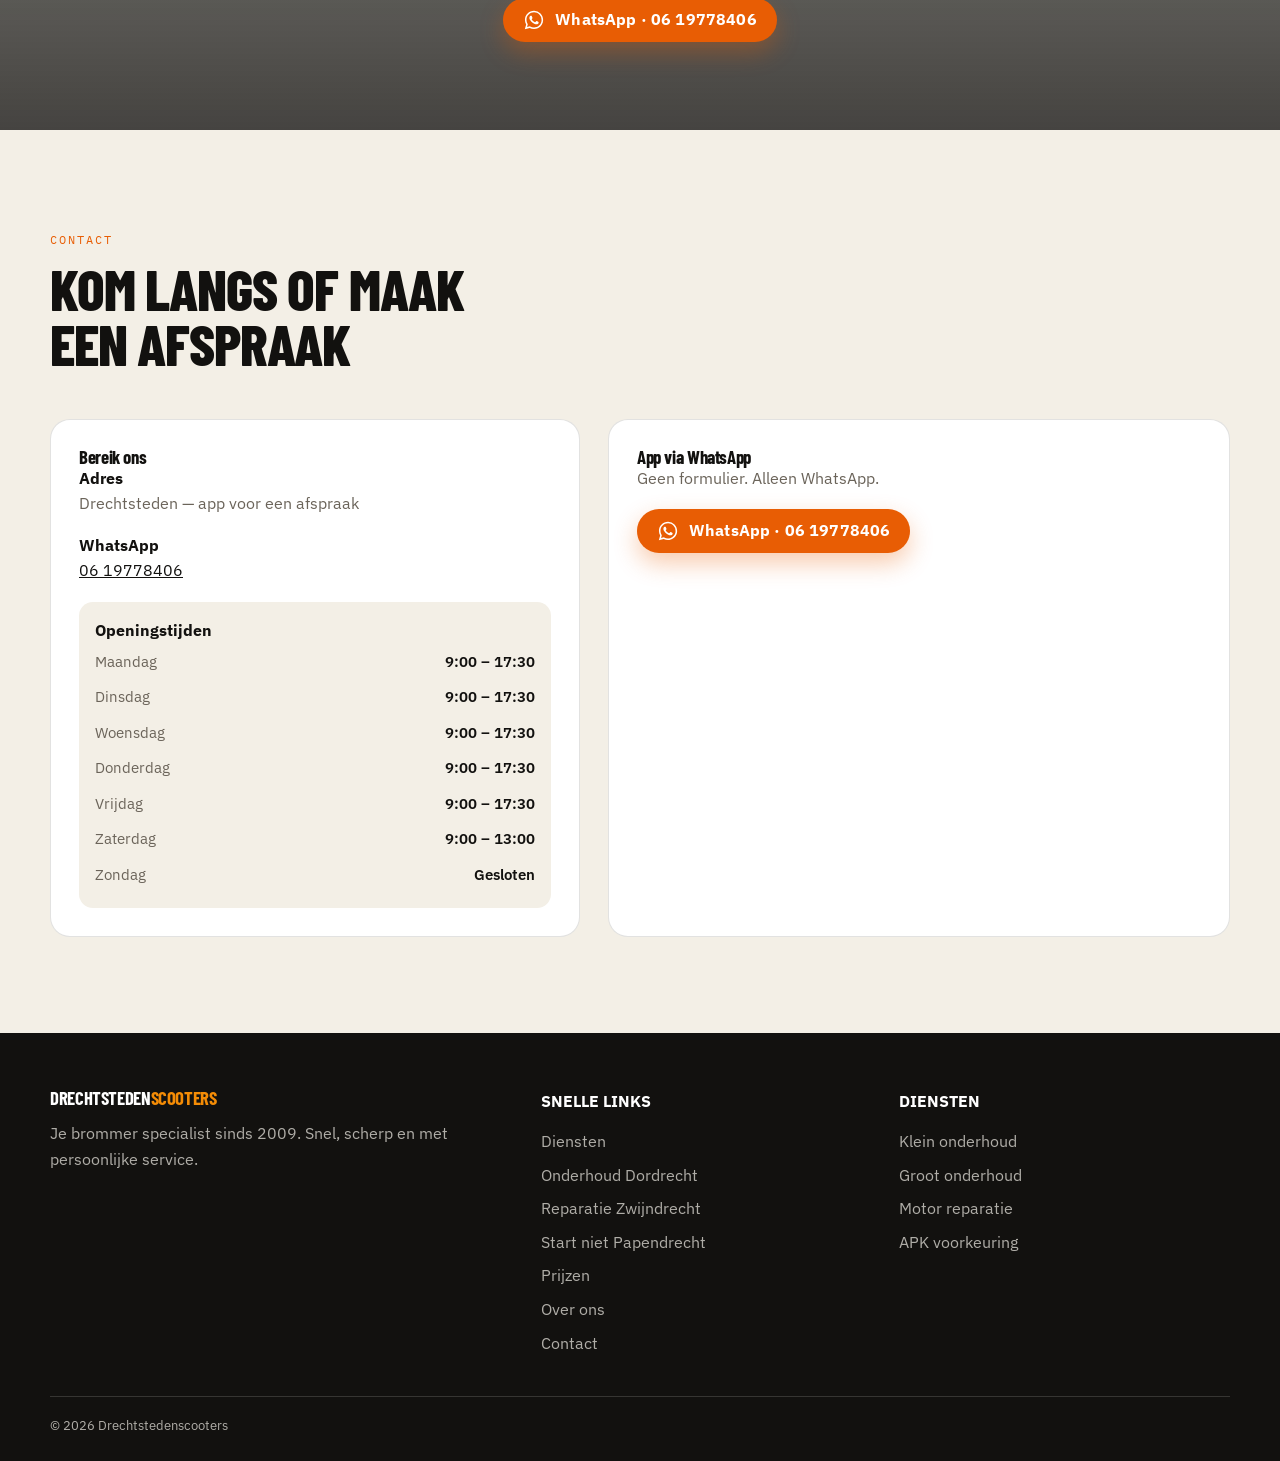
==== commit f7f17fc1: "Lock homepage title: Brommer en Scooter onderhoud H1 and document/og title use Lau’s locked Dutch co" ====
--- a/index.html
+++ b/index.html
@@ -3,11 +3,11 @@
 <head>
     <meta charset="UTF-8">
     <meta name="viewport" content="width=device-width, initial-scale=1.0">
-    <title>Scooter stil? App de werkplaats – Drechtsteden</title>
+    <title>Brommer en Scooter onderhoud | Drechtstedenscooters</title>
     <meta name="description" content="Onderhoud en reparatie van scooters en brommers in de Drechtsteden. App de werkplaats: 06 19778406.">
     <meta name="robots" content="index, follow">
     <link rel="canonical" href="https://www.drechtstedenscooters.nl/">
-    <meta property="og:title" content="Start niet? Wij wel. | Drechtstedenscooters">
+    <meta property="og:title" content="Brommer en Scooter onderhoud | Drechtstedenscooters">
     <meta property="og:description" content="Onderhoud en reparatie van scooters en brommers in de Drechtsteden. App de werkplaats: 06 19778406.">
     <meta property="og:locale" content="nl_NL">
     <meta property="og:type" content="website">
@@ -102,8 +102,8 @@
         <div class="wrap hero-grid">
             <div>
                 <p class="kicker">Werkplaats · Drechtsteden</p>
-                <h1>Je brommer? <em>Wij maken hem weer ready.</em></h1>
-                <p class="hero-lead">Onderhoud en reparatie van brommers en scooters in de Drechtsteden. App de werkplaats.</p>
+                <h1>Brommer en Scooter onderhoud</h1>
+                <p class="hero-lead">Wij maken hem weer ready.</p>
                 <div class="hero-actions">
                     <a class="btn btn-wa" href="https://wa.me/31619778406?text=Hoi%2C%20ik%20heb%20een%20vraag%20over%20mijn%20scooter" rel="noopener noreferrer"><svg class="wa-icon" viewBox="0 0 24 24" aria-hidden="true" focusable="false"><path fill="currentColor" d="M19.05 4.91A9.82 9.82 0 0 0 12.04 2C6.58 2 2.13 6.45 2.13 11.91c0 1.75.46 3.45 1.32 4.95L2 22l5.25-1.38a9.87 9.87 0 0 0 4.79 1.22h.01c5.46 0 9.91-4.45 9.91-9.91 0-2.65-1.03-5.14-2.91-7.02m-7.01 15.24h-.01a8.2 8.2 0 0 1-4.18-1.15l-.3-.18-3.12.82.83-3.04-.2-.31a8.18 8.18 0 0 1-1.26-4.38c0-4.54 3.7-8.24 8.25-8.24 2.2 0 4.27.86 5.82 2.42a8.18 8.18 0 0 1 2.41 5.83c.01 4.54-3.7 8.23-8.24 8.23m4.52-6.16c-.25-.12-1.47-.72-1.7-.81-.23-.08-.39-.12-.56.12-.17.25-.64.81-.79.97-.15.17-.29.19-.54.06-.25-.12-1.05-.39-2-1.23-.74-.66-1.24-1.47-1.38-1.72-.15-.25-.02-.38.11-.51.11-.11.25-.29.37-.43.12-.15.17-.25.25-.41.08-.17.04-.31-.02-.43-.06-.12-.56-1.34-.76-1.84-.2-.48-.4-.42-.56-.42h-.48c-.17 0-.43.06-.66.31-.23.25-.87.85-.87 2.07s.89 2.4 1.01 2.56c.12.17 1.75 2.67 4.23 3.74.59.26 1.05.41 1.41.52.59.19 1.13.16 1.56.1.48-.07 1.47-.6 1.67-1.18.21-.58.21-1.07.15-1.18-.06-.1-.23-.17-.48-.29"/></svg> WhatsApp · 06 19778406</a>
                 </div>
--- a/css/styles.css
+++ b/css/styles.css
@@ -332,10 +332,10 @@
 }
 
 .hero h1 {
-  font-size: clamp(3.1rem, 8vw, 6.4rem);
+  font-size: clamp(2.6rem, 6.4vw, 4.8rem);
   text-transform: uppercase;
-  max-width: 11ch;
-  margin-bottom: 18px;
+  max-width: 18ch;
+  margin-bottom: 12px;
 }
 
 .hero h1 em {
@@ -344,9 +344,9 @@
 }
 
 .hero-lead {
-  max-width: 42ch;
-  color: rgba(250, 247, 240, 0.82);
-  font-size: 1.12rem;
+  max-width: 28ch;
+  color: var(--accent-2);
+  font-size: 1.35rem;
   margin-bottom: 28px;
 }
 
